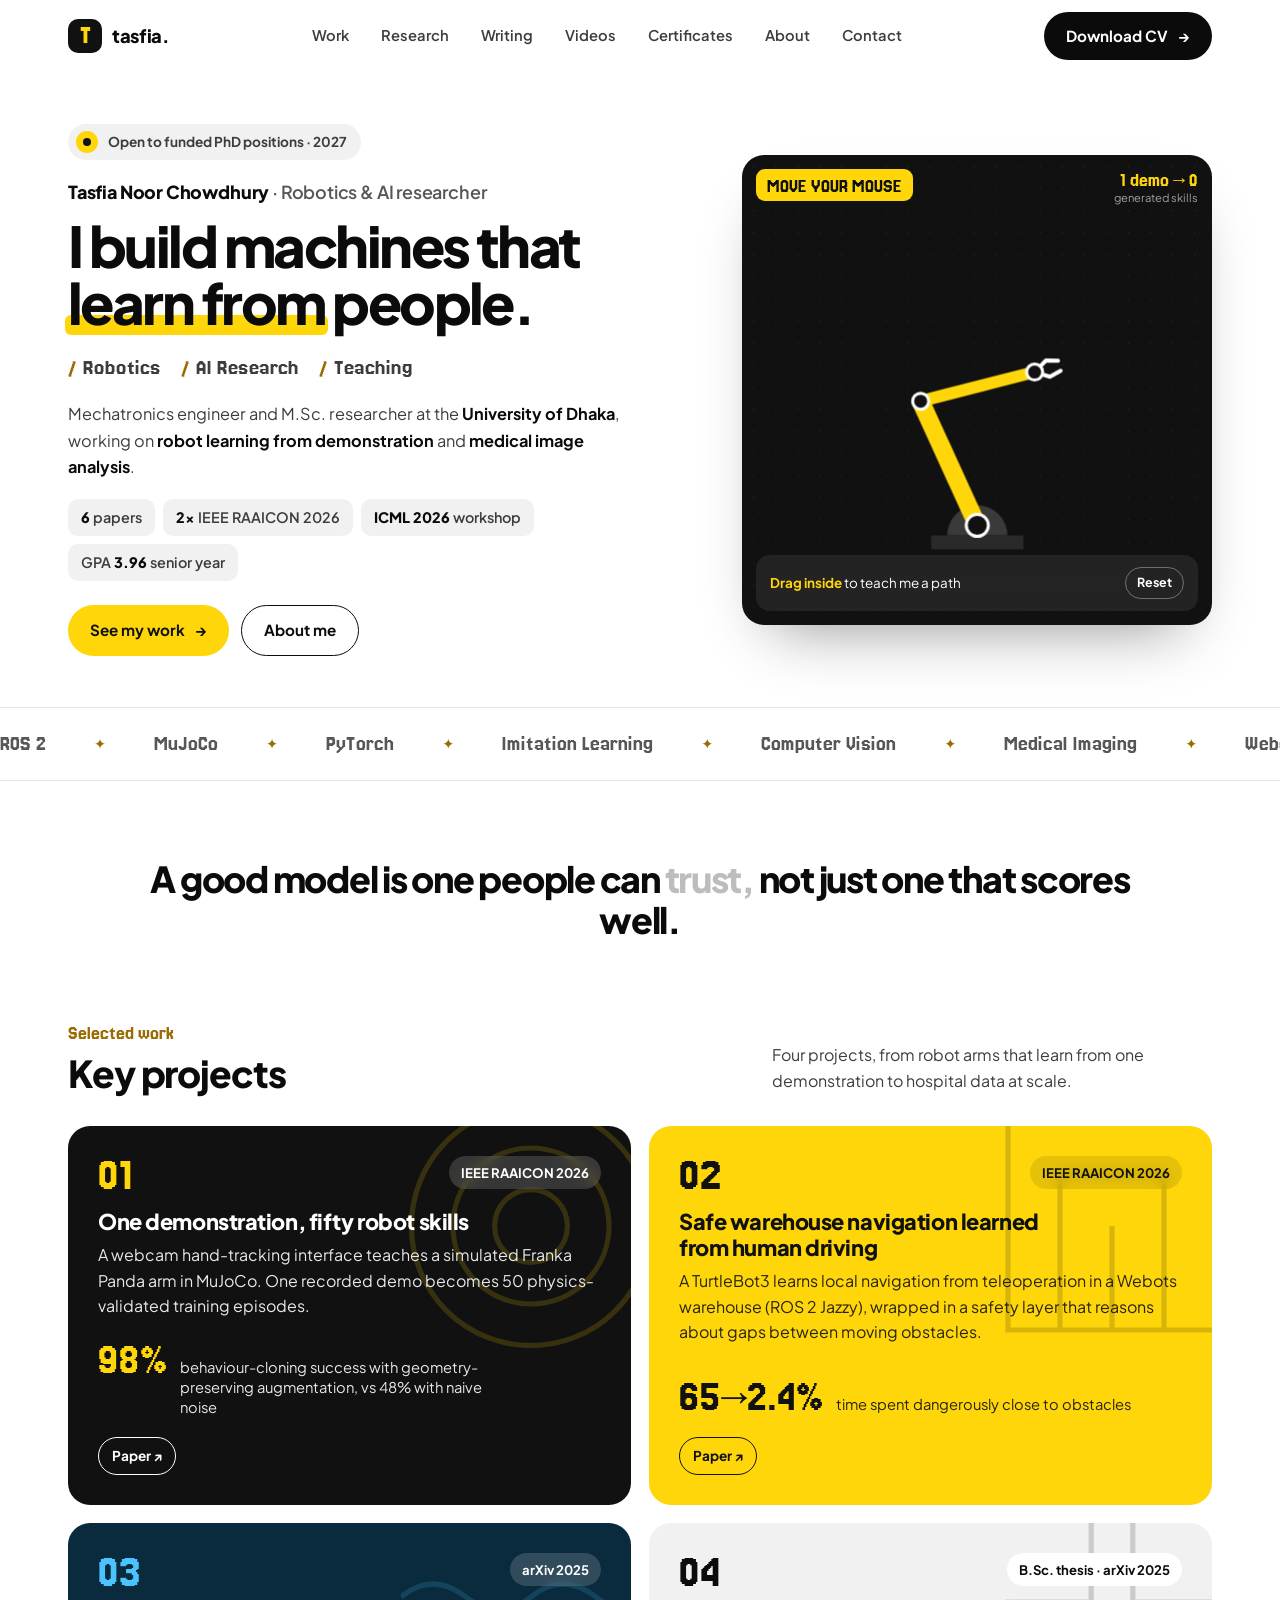
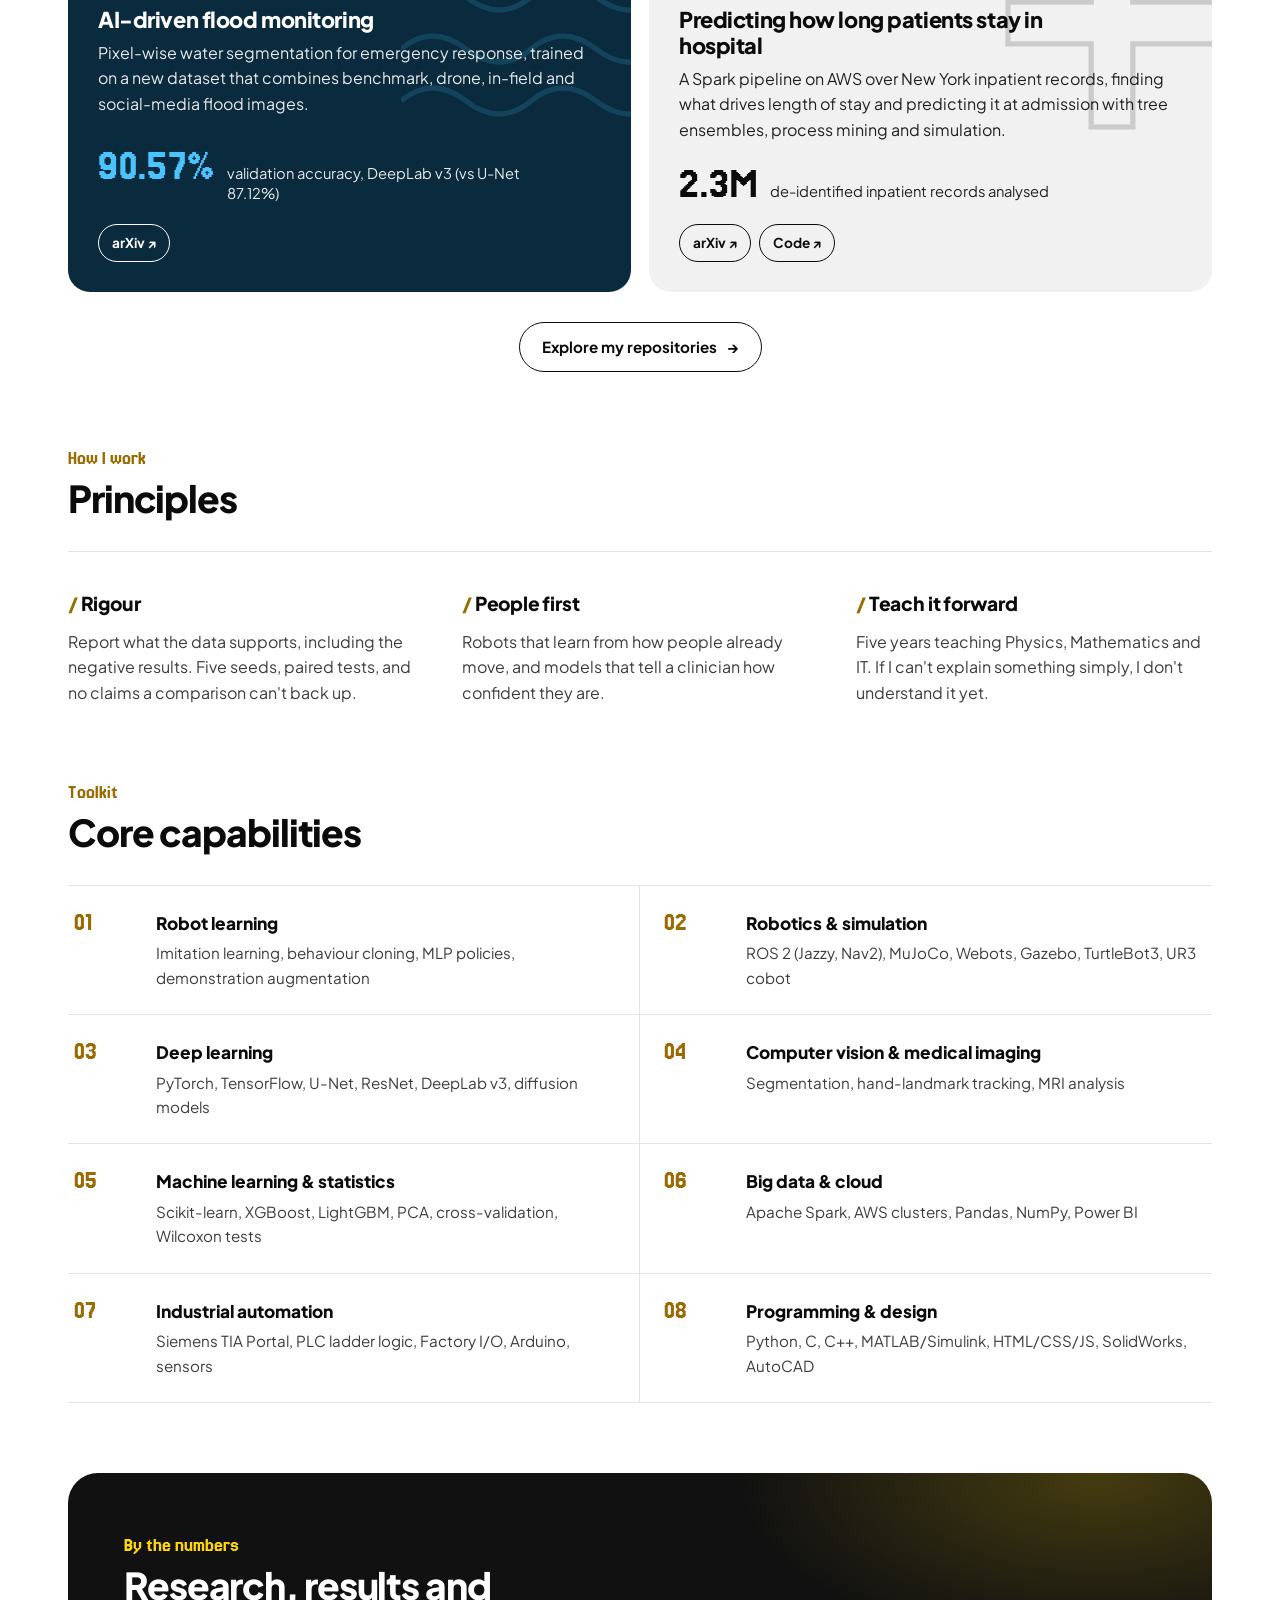
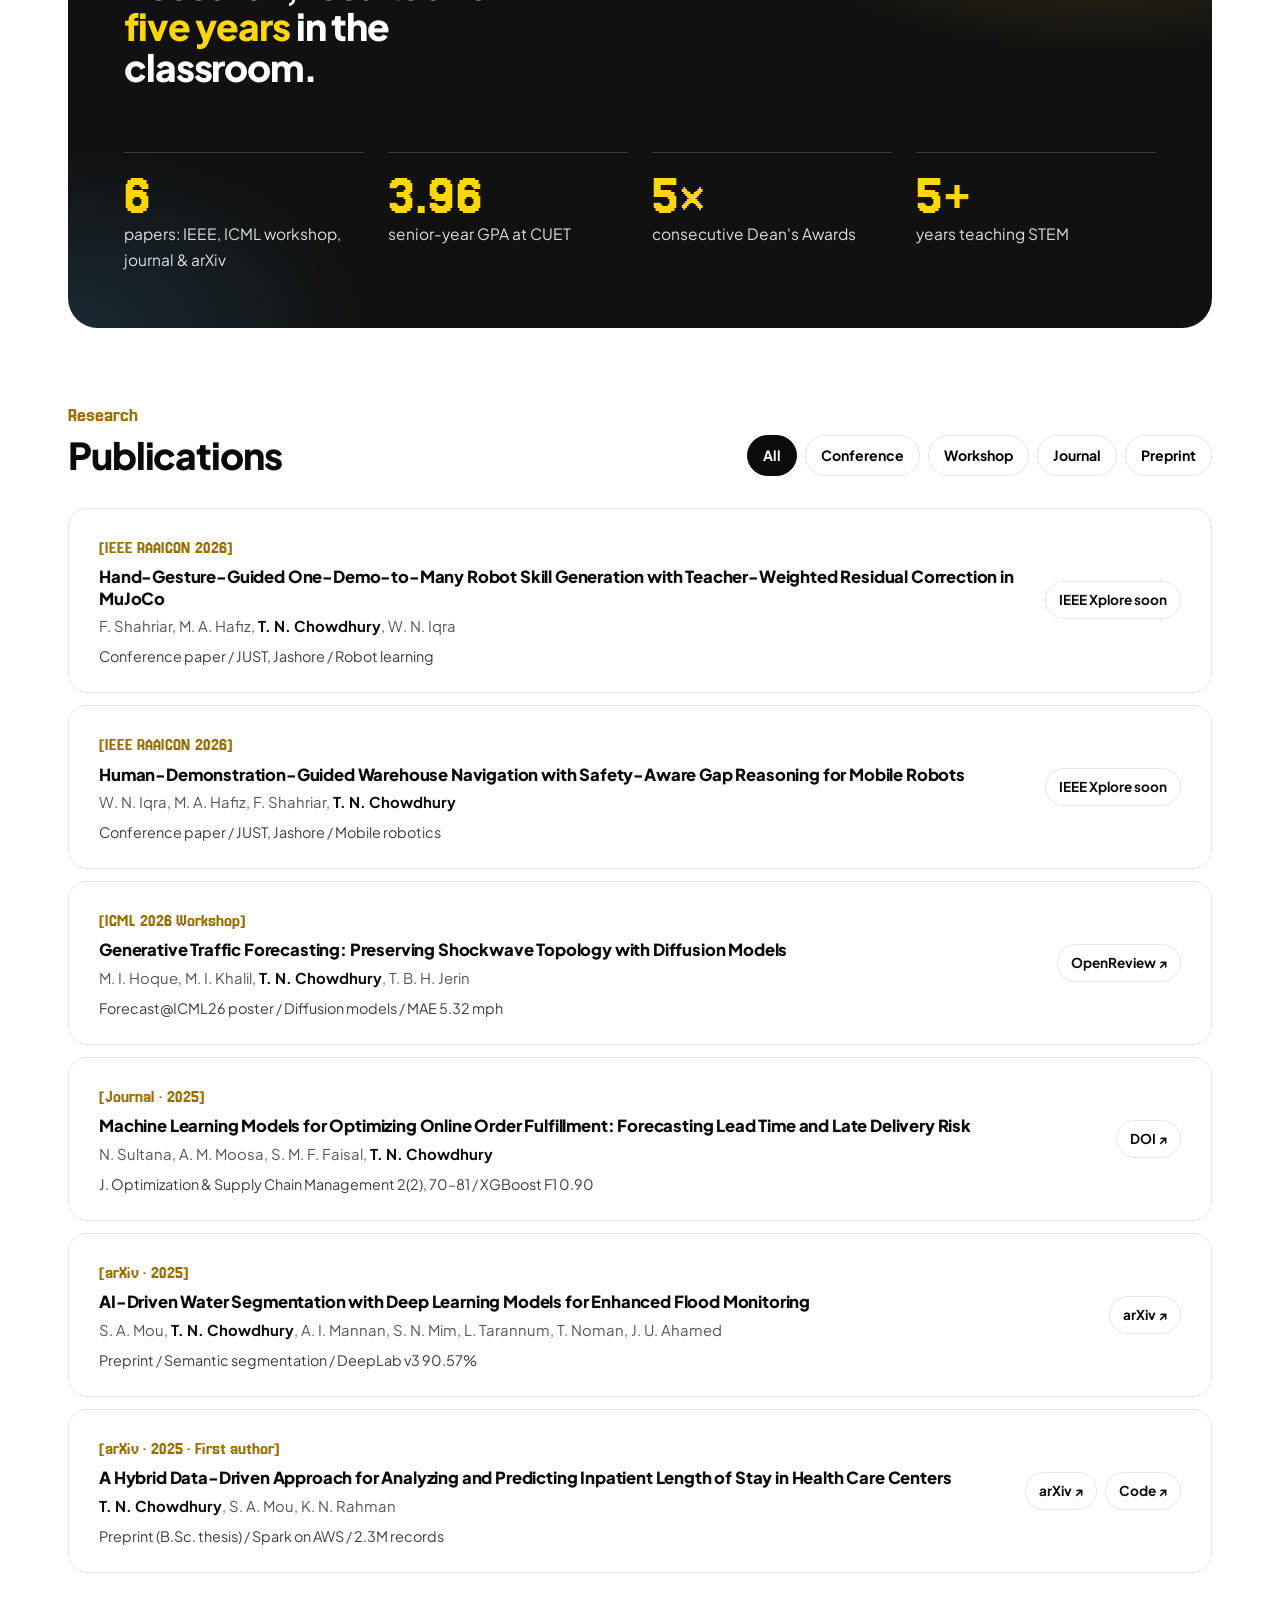
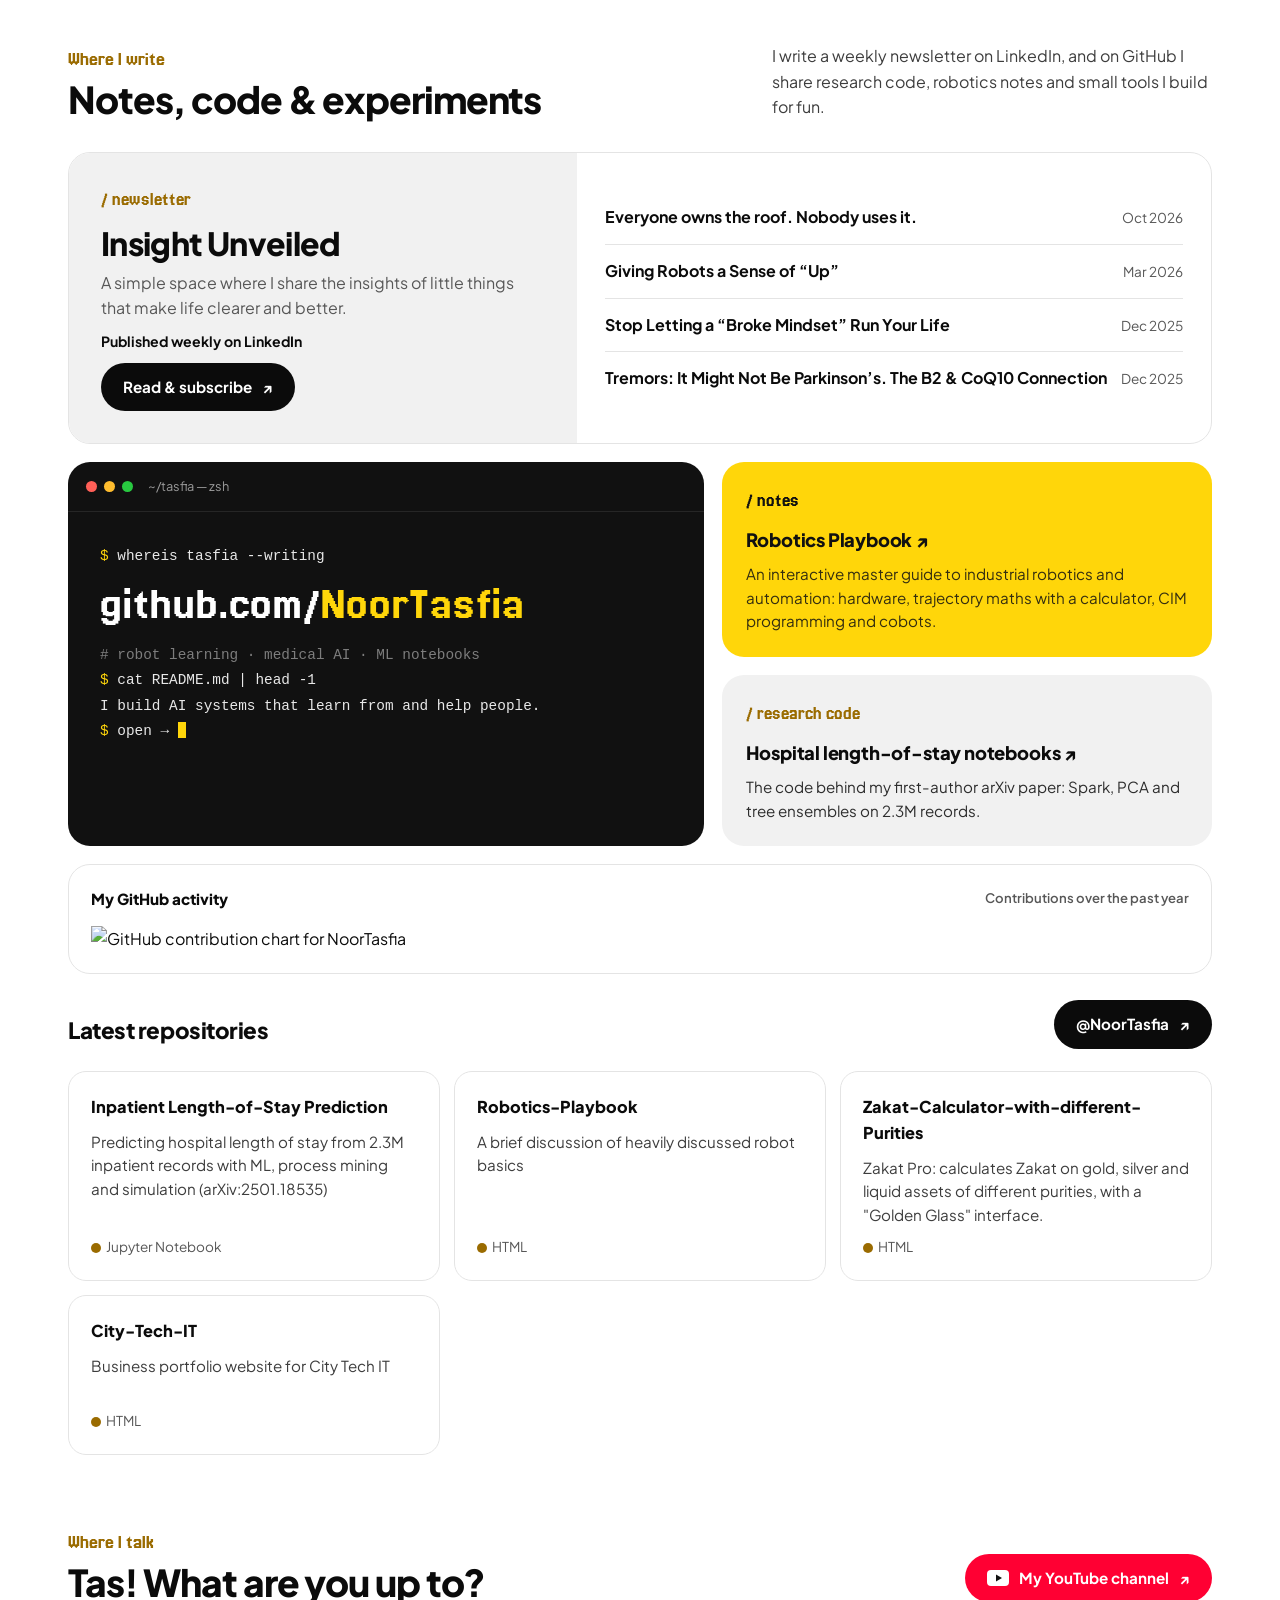
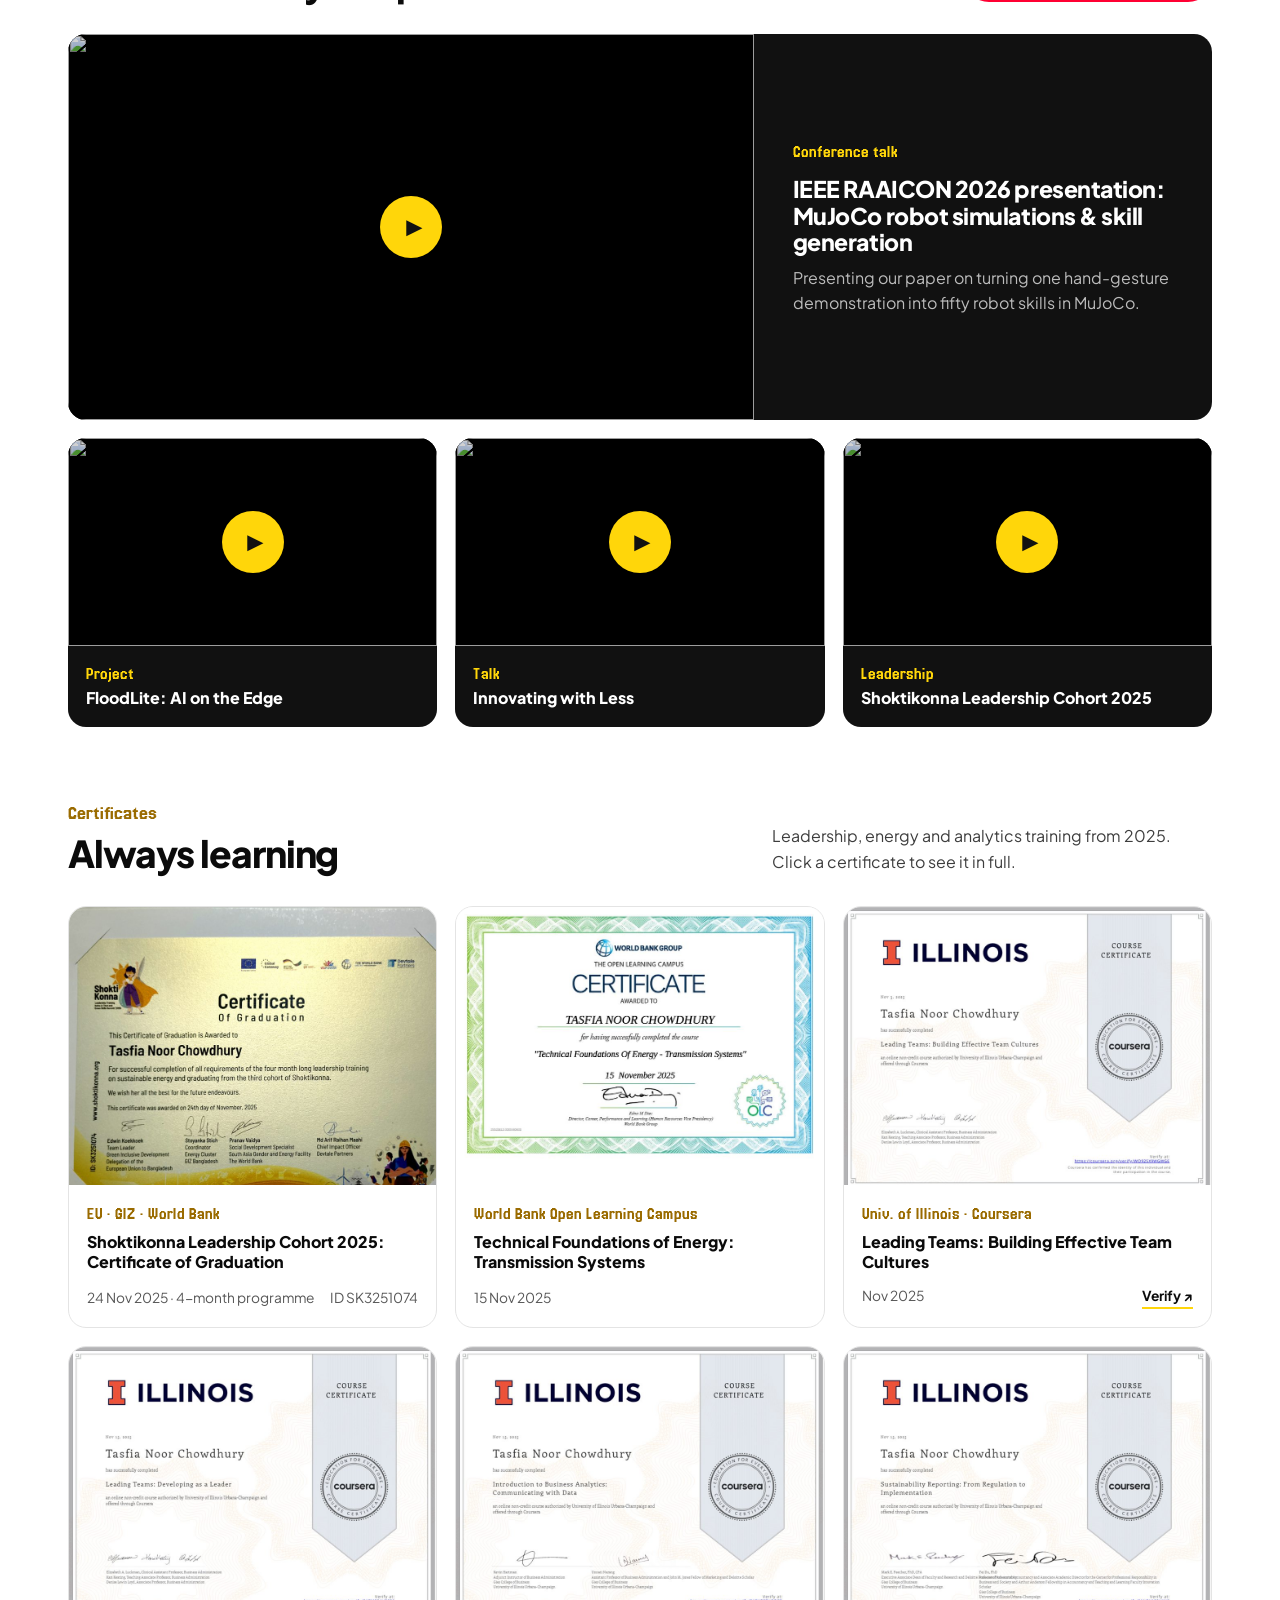
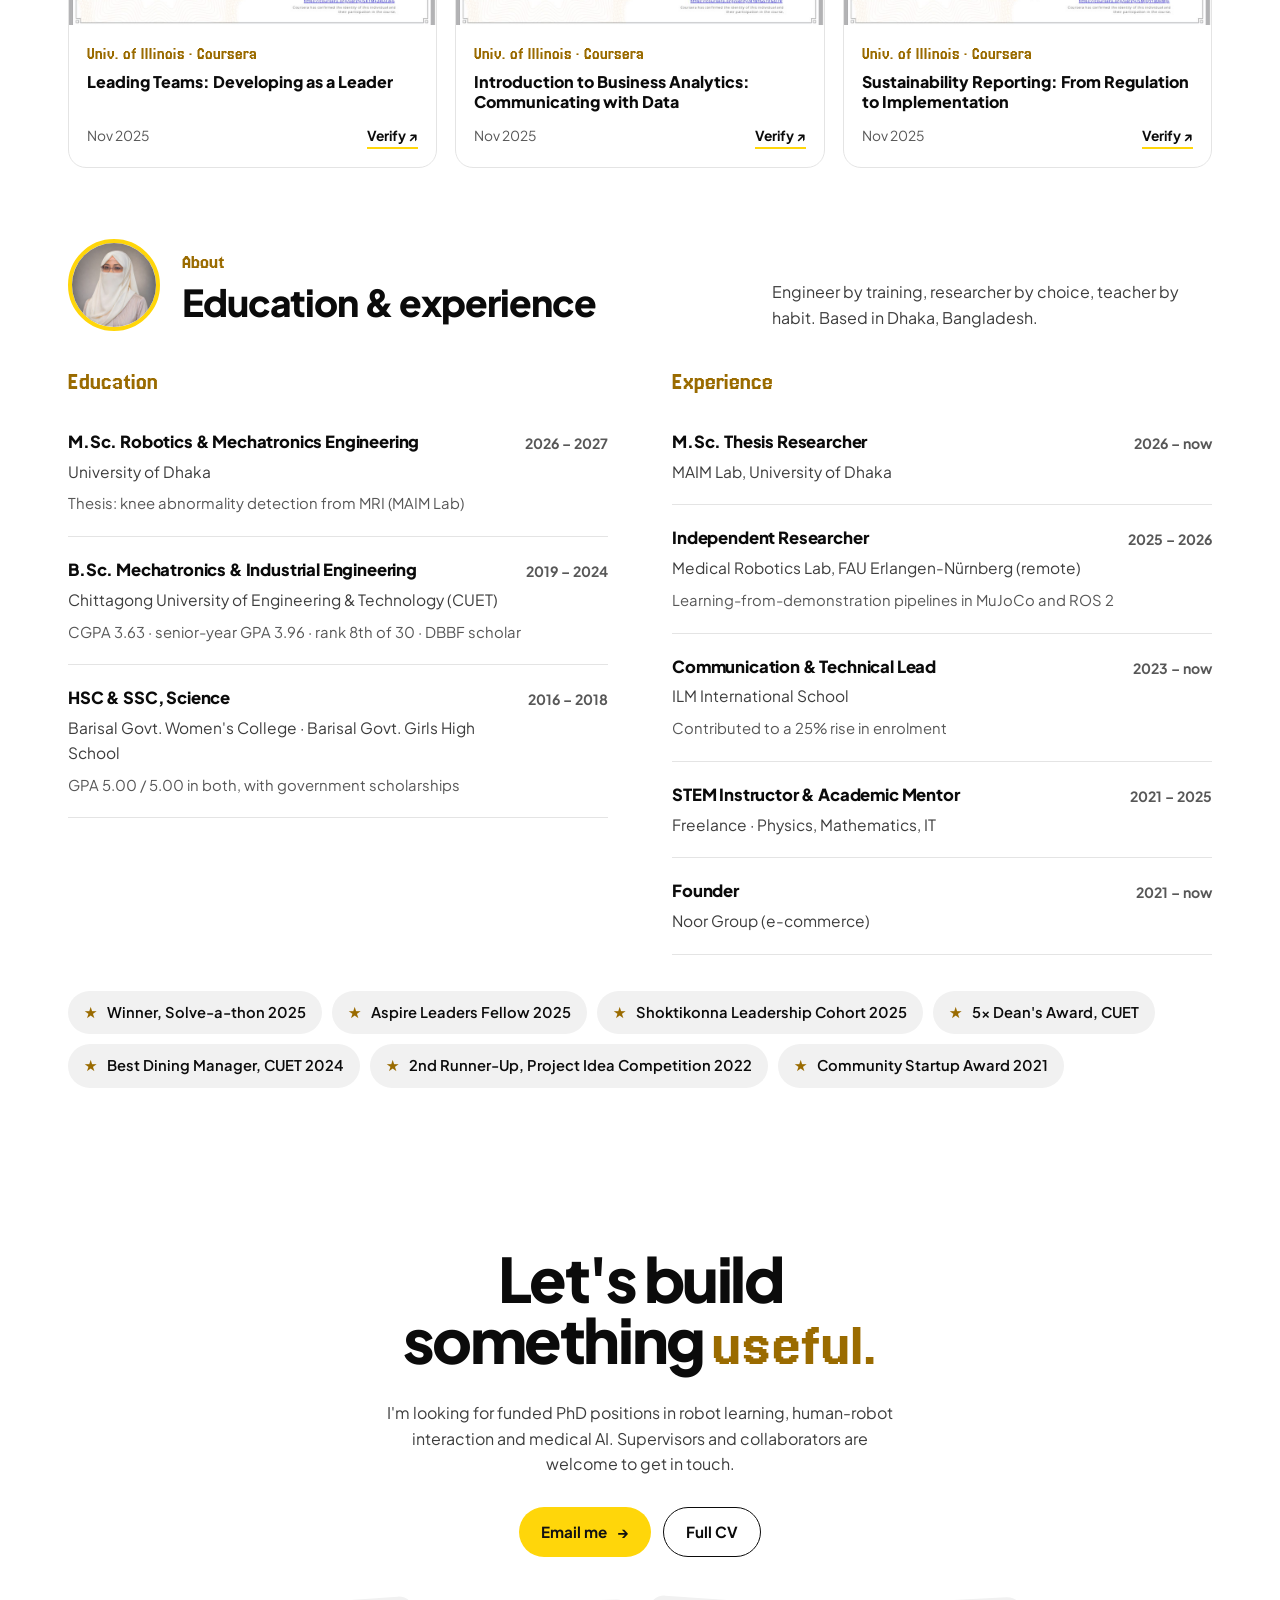
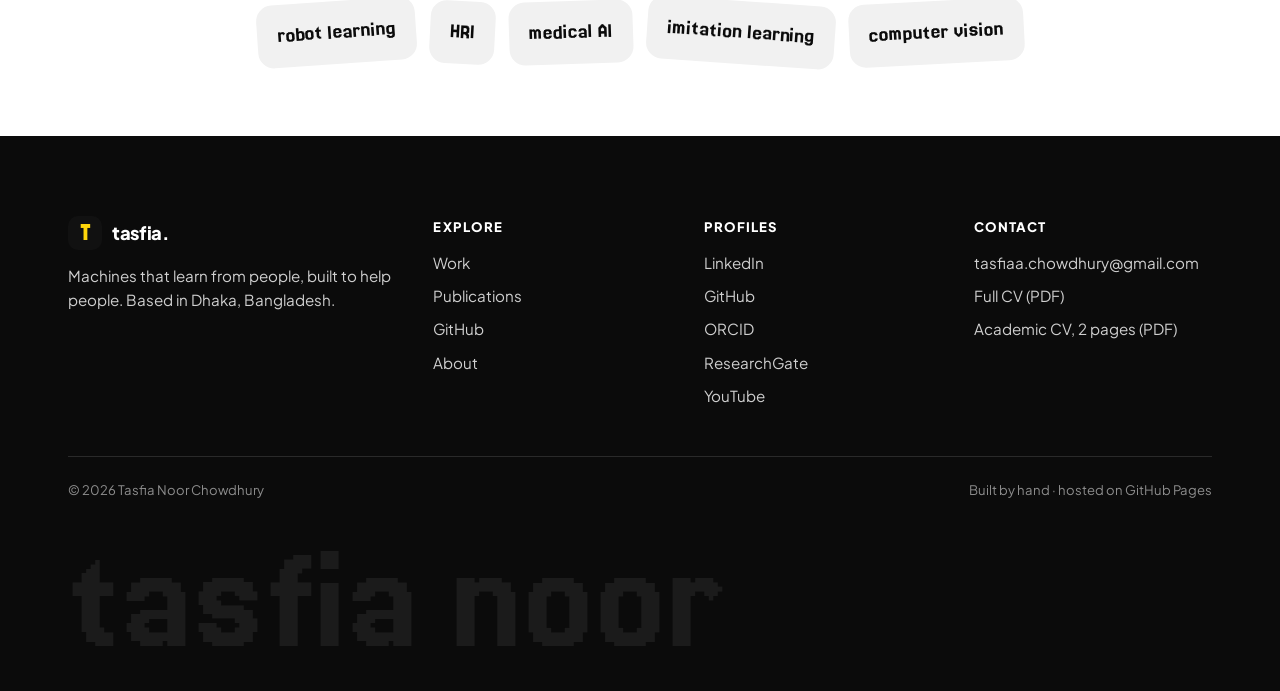
==== index.html @ 5b2067b6 "Add Insight Unveiled LinkedIn newsletter to Where I write Co-Authored-By: Claude Opus 5.5 <noreply@a" ====
<!doctype html>
<html lang="en">
<head>
<meta charset="utf-8">
<meta name="viewport" content="width=device-width, initial-scale=1">
<title>Tasfia Noor Chowdhury</title>
<meta name="description" content="Tasfia Noor Chowdhury: mechatronics engineer and robotics & AI researcher. Robots that learn from people, built to help people.">
<meta property="og:title" content="Tasfia Noor Chowdhury: Robotics & AI Researcher">
<meta property="og:description" content="Machines that learn from people, built to help people.">
<meta property="og:image" content="https://noortasfia.github.io/assets/photo.jpg">
<link rel="icon" href="data:image/svg+xml,<svg xmlns='http://www.w3.org/2000/svg' viewBox='0 0 32 32'><rect width='32' height='32' rx='8' fill='%23111111'/><text x='16' y='23' font-size='18' font-family='Arial' font-weight='700' text-anchor='middle' fill='%23FFD60A'>T</text></svg>">
<link rel="preconnect" href="https://fonts.googleapis.com">
<link rel="preconnect" href="https://fonts.gstatic.com" crossorigin>
<link href="https://fonts.googleapis.com/css2?family=Plus+Jakarta+Sans:ital,wght@0,400;0,500;0,600;0,700;0,800;1,400&family=Jersey+20&display=swap" rel="stylesheet">
<style>
  :root {
    --ink: #0b0b0b;
    --ink-2: #3d3d3d;
    --ink-3: #575757;
    --paper: #ffffff;
    --soft: #f1f1f1;
    --line: #e4e4e4;
    --sun: #ffd60a;
    --sun-2: #ffc300;
    --sun-ink: #9a6b00;
    --night: #111111;
    --sky: #4bc3ff;
    --radius: 22px;
    --gutter: clamp(16px, 4vw, 48px);
    --max: 1240px;
    --pixel: "Jersey 20", ui-monospace, monospace;
    --sans: "Plus Jakarta Sans", system-ui, -apple-system, "Segoe UI", sans-serif;
  }
  *, *::before, *::after { box-sizing: border-box; margin: 0; padding: 0; }
  html { scroll-behavior: smooth; scroll-padding-top: 84px; }
  body { font-family: var(--sans); color: var(--ink); background: var(--paper); line-height: 1.6; -webkit-font-smoothing: antialiased; overflow-x: hidden; }
  a { color: inherit; text-decoration: none; }
  img { display: block; max-width: 100%; }
  .wrap { max-width: var(--max); margin: 0 auto; padding: 0 var(--gutter); }
  .pixel { font-family: var(--pixel); font-weight: 400; letter-spacing: .01em; }
  .muted { color: var(--ink-3); }

  /* ---------- nav ---------- */
  .nav { position: sticky; top: 0; z-index: 50; background: rgba(255,255,255,.82); backdrop-filter: saturate(1.4) blur(14px); -webkit-backdrop-filter: saturate(1.4) blur(14px); border-bottom: 1px solid transparent; transition: border-color .3s; }
  .nav.scrolled { border-color: var(--line); }
  .nav .wrap { display: flex; align-items: center; justify-content: space-between; height: 72px; gap: 16px; }
  .logo { display: flex; align-items: center; gap: 10px; font-weight: 800; font-size: 1.15rem; letter-spacing: -.02em; }
  .logo-mark { width: 34px; height: 34px; border-radius: 10px; background: var(--night); color: var(--sun); display: grid; place-items: center; font-family: var(--pixel); font-size: 1.5rem; line-height: 1; }
  .nav-links { display: flex; gap: 4px; list-style: none; }
  .nav-links a { display: block; padding: 8px 14px; border-radius: 999px; font-size: .92rem; font-weight: 600; color: var(--ink-2); transition: background .2s, color .2s; }
  .nav-links a:hover { background: var(--soft); color: var(--ink); }
  .btn { display: inline-flex; align-items: center; gap: 10px; padding: 12px 22px; border-radius: 999px; font-weight: 700; font-size: .95rem; transition: transform .2s, background .2s, box-shadow .2s; white-space: nowrap; }
  .btn:hover { transform: translateY(-2px); }
  .btn-dark { background: var(--ink); color: #fff; }
  .btn-dark:hover { box-shadow: 0 10px 30px rgba(0,0,0,.18); }
  .btn-sun { background: var(--sun); color: var(--night); }
  .btn-sun:hover { background: var(--sun-2); }
  .btn-ghost { border: 1.5px solid var(--ink); }
  .btn .arr { transition: transform .2s; }
  .btn:hover .arr { transform: translateX(3px); }
  .menu-btn { display: none; background: none; border: 0; width: 42px; height: 42px; border-radius: 12px; cursor: pointer; }
  .menu-btn span { display: block; width: 20px; height: 2px; background: var(--ink); margin: 5px auto; transition: transform .25s, opacity .25s; }

  /* ---------- hero ---------- */
  .hero { padding: clamp(28px, 4vw, 56px) 0 clamp(36px, 4vw, 56px); }
  .hero-grid { display: grid; grid-template-columns: 1.3fr 1fr; gap: clamp(28px, 5vw, 64px); align-items: center; }
  .eyebrow { display: inline-flex; align-items: center; gap: 10px; font-size: .85rem; font-weight: 700; color: var(--ink-2); background: var(--soft); padding: 7px 14px 7px 8px; border-radius: 999px; margin-bottom: 18px; }
  .dot { width: 22px; height: 22px; border-radius: 50%; background: var(--sun); display: grid; place-items: center; }
  .dot::after { content: ""; width: 8px; height: 8px; border-radius: 50%; background: var(--night); animation: pulse 1.8s ease-in-out infinite; }
  @keyframes pulse { 50% { transform: scale(.55); opacity: .6; } }
  h1 { font-size: clamp(2.3rem, 4.4vw, 3.9rem); line-height: 1.02; letter-spacing: -.045em; font-weight: 800; }
  h1 .hl { position: relative; white-space: nowrap; }
  h1 .hl::before { content: ""; position: absolute; left: -.06em; right: -.06em; bottom: .06em; height: .36em; background: var(--sun); z-index: -1; border-radius: 6px; transform-origin: left; animation: swipe 1s .5s cubic-bezier(.2,.8,.2,1) both; }
  @keyframes swipe { from { transform: scaleX(0); } }
  .keywords { display: flex; flex-wrap: wrap; gap: 6px 20px; margin: 18px 0 14px; font-family: var(--pixel); font-size: clamp(1.3rem, 1.8vw, 1.6rem); color: var(--ink-2); }
  .keywords span::before { content: "/"; color: var(--sun-ink); margin-right: 6px; }
  .lead { font-size: clamp(1.02rem, 1.25vw, 1.15rem); line-height: 1.65; color: var(--ink-2); max-width: 580px; }
  .who { font-size: clamp(1.05rem, 1.4vw, 1.25rem); font-weight: 800; letter-spacing: -.01em; margin-bottom: 10px; }
  .who span { color: var(--ink-3); font-weight: 600; }
  .facts { display: flex; flex-wrap: wrap; gap: 8px; margin-top: 18px; list-style: none; }
  .facts li { font-size: .9rem; font-weight: 600; padding: 7px 13px; border-radius: 10px; background: var(--soft); color: var(--ink-2); }
  .facts li b { color: var(--ink); font-weight: 800; }
  .lead b { color: var(--ink); }
  .hero-ctas { display: flex; flex-wrap: wrap; gap: 12px; margin-top: 24px; }
  /* robot playground */
  .robot { position: relative; border-radius: var(--radius); overflow: hidden; aspect-ratio: 1 / 1; max-height: 560px; width: 100%; background: var(--night); color: #fff; touch-action: none; user-select: none; box-shadow: 0 30px 60px -30px rgba(0,0,0,.45); }
  .robot canvas { position: absolute; inset: 0; width: 100%; height: 100%; cursor: crosshair; }
  .robot .hud { position: absolute; left: 14px; right: 14px; top: 14px; display: flex; justify-content: space-between; gap: 10px; align-items: start; pointer-events: none; }
  .robot .mode { font-family: var(--pixel); font-size: 1.25rem; line-height: 1; background: var(--sun); color: var(--night); padding: 7px 11px 5px; border-radius: 9px; }
  .robot .mode.rec { background: #ff4d4d; color: #fff; animation: blink 1s steps(2) infinite; }
  @keyframes blink { 50% { opacity: .55; } }
  .robot .count { font-family: var(--pixel); font-size: 1.25rem; color: var(--sun); text-align: right; line-height: 1.1; }
  .robot .count small { display: block; font-family: var(--sans); font-size: .7rem; color: rgba(255,255,255,.6); }
  .robot .tag { position: absolute; left: 14px; bottom: 14px; right: 14px; background: rgba(255,255,255,.08); backdrop-filter: blur(8px); padding: 12px 14px; border-radius: 14px; font-size: .84rem; display: flex; justify-content: space-between; gap: 10px; align-items: center; pointer-events: none; }
  .robot .tag b { color: var(--sun); font-weight: 700; }
  .robot .reset { pointer-events: auto; font: inherit; font-size: .78rem; font-weight: 700; background: none; color: #fff; border: 1.5px solid rgba(255,255,255,.35); border-radius: 999px; padding: 5px 11px; cursor: pointer; white-space: nowrap; }
  .robot .reset:hover { border-color: var(--sun); color: var(--sun); }

  /* where I write */
  .write { display: grid; grid-template-columns: 1.3fr 1fr; gap: 18px; margin-bottom: 18px; }
  .term { background: var(--night); color: #e8e8e8; border-radius: var(--radius); overflow: hidden; display: flex; flex-direction: column; transition: transform .3s; }
  .term:hover { transform: translateY(-4px); }
  .term-bar { display: flex; align-items: center; gap: 7px; padding: 14px 18px; border-bottom: 1px solid #262626; font-size: .8rem; color: #9a9a9a; }
  .term-bar i { width: 11px; height: 11px; border-radius: 50%; background: #3a3a3a; }
  .term-bar i:first-child { background: #ff5f57; } .term-bar i:nth-child(2) { background: #febc2e; } .term-bar i:nth-child(3) { background: #28c840; }
  .term-bar span { margin-left: 8px; }
  .term-body { padding: clamp(20px, 3vw, 32px); font-family: ui-monospace, "SFMono-Regular", Consolas, monospace; font-size: .9rem; line-height: 1.75; flex: 1; }
  .term-body .p { color: var(--sun); }
  .term-body .c { color: #7d7d7d; }
  .term-body .url { display: block; font-family: var(--pixel); font-size: clamp(1.9rem, 4vw, 3rem); color: #fff; line-height: 1.05; margin: 10px 0 14px; word-break: break-all; }
  .term-body .url em { font-style: normal; color: var(--sun); }
  .caret { display: inline-block; width: .6em; height: 1.1em; background: var(--sun); vertical-align: -.2em; animation: blink 1s steps(2) infinite; }
  .write-side { display: grid; gap: 18px; }
  .wcard { border-radius: var(--radius); padding: 24px; display: flex; flex-direction: column; gap: 8px; transition: transform .3s; }
  .wcard:hover { transform: translateY(-4px); }
  .wcard .k { font-family: var(--pixel); font-size: 1.2rem; }
  .wcard h4 { font-size: 1.15rem; font-weight: 800; letter-spacing: -.01em; }
  .wcard p { font-size: .95rem; line-height: 1.55; opacity: .85; }
  .wcard.y { background: var(--sun); color: var(--night); }
  .wcard.g { background: var(--soft); }
  .wcard.g .k { color: var(--sun-ink); }
  .graph { border: 1px solid var(--line); border-radius: var(--radius); padding: 22px; margin-bottom: 26px; overflow-x: auto; }
  .graph h4 { font-size: .95rem; font-weight: 800; margin-bottom: 14px; display: flex; justify-content: space-between; gap: 10px; flex-wrap: wrap; }
  .graph h4 span { font-weight: 600; color: var(--ink-3); font-size: .82rem; }
  .graph img { width: 100%; min-width: 640px; height: auto; }
  .news { display: grid; grid-template-columns: 1fr 1.25fr; border: 1px solid var(--line); border-radius: var(--radius); overflow: hidden; margin-bottom: 18px; }
  .news-head { background: var(--soft); padding: clamp(22px, 3vw, 32px); display: flex; flex-direction: column; gap: 10px; }
  .news-head .k { font-family: var(--pixel); font-size: 1.2rem; color: var(--sun-ink); }
  .news-head h3 { font-size: clamp(1.5rem, 2.6vw, 2rem); font-weight: 800; letter-spacing: -.02em; line-height: 1.1; }
  .news-head p { font-size: 1rem; line-height: 1.55; color: var(--ink-3); }
  .news-head .meta { font-size: .88rem; font-weight: 700; color: var(--ink); }
  .news-head .btn { align-self: flex-start; margin-top: auto; }
  .news-list { list-style: none; margin: 0; padding: 8px clamp(18px, 2.6vw, 28px); display: flex; flex-direction: column; justify-content: center; }
  .news-list li + li { border-top: 1px solid var(--line); }
  .news-list a { display: flex; justify-content: space-between; align-items: baseline; gap: 14px; padding: 15px 0; }
  .news-list b { font-size: 1rem; font-weight: 700; line-height: 1.4; transition: color .2s; }
  .news-list a:hover b { color: var(--sun-ink); }
  .news-list time { font-size: .85rem; color: var(--ink-3); white-space: nowrap; }

  /* videos */
  .btn-yt { background: #ff0033; color: #fff; }
  .btn-yt:hover { box-shadow: 0 10px 30px rgba(255,0,51,.3); }
  .vids { display: grid; grid-template-columns: repeat(3, 1fr); gap: 18px; }
  .vid { border-radius: 18px; overflow: hidden; background: var(--night); color: #fff; display: flex; flex-direction: column; transition: transform .3s; }
  .vid:hover { transform: translateY(-5px); }
  .vid.big { grid-column: 1 / -1; flex-direction: row; }
  .vid.big .vi { display: flex; flex-direction: column; justify-content: center; gap: 10px; padding: clamp(22px, 3vw, 40px); }
  .vid.big p { font-size: 1rem; line-height: 1.55; color: rgba(255,255,255,.72); }
  .vid button { all: unset; cursor: pointer; position: relative; display: block; aspect-ratio: 16 / 9; overflow: hidden; background: #000; }
  .vid.big button { flex: 0 0 60%; }
  .vid button:focus-visible { outline: 3px solid var(--sun); outline-offset: -3px; }
  .vid img { width: 100%; height: 100%; object-fit: cover; opacity: .82; transition: transform .5s, opacity .3s; }
  .vid:hover img { transform: scale(1.05); opacity: 1; }
  .vid iframe { position: absolute; inset: 0; width: 100%; height: 100%; border: 0; }
  .vid .play { position: absolute; left: 50%; top: 50%; width: 62px; height: 62px; margin: -31px 0 0 -31px; border-radius: 50%; background: var(--sun); color: var(--night); display: grid; place-items: center; font-size: 1.3rem; padding-left: 4px; box-shadow: 0 0 0 0 rgba(255,214,10,.6); animation: ring 2s infinite; }
  @keyframes ring { 70% { box-shadow: 0 0 0 16px rgba(255,214,10,0); } 100% { box-shadow: 0 0 0 0 rgba(255,214,10,0); } }
  .vid .vi { padding: 14px 18px 18px; }
  .vid .iss { font-family: var(--pixel); font-size: 1.05rem; color: var(--sun); }
  .vid h4 { font-size: 1rem; font-weight: 800; line-height: 1.3; }
  .vid.big h4 { font-size: clamp(1.25rem, 1.8vw, 1.5rem); letter-spacing: -.02em; line-height: 1.15; }

  /* certificates */
  .certs { display: grid; grid-template-columns: repeat(3, 1fr); gap: 18px; }
  .cert { border: 1px solid var(--line); border-radius: 18px; overflow: hidden; background: #fff; display: flex; flex-direction: column; transition: transform .3s, box-shadow .3s, border-color .3s; }
  .cert:hover { transform: translateY(-5px) rotate(-.4deg); box-shadow: 0 20px 44px rgba(0,0,0,.09); border-color: var(--ink); }
  .cert button { all: unset; cursor: zoom-in; display: block; aspect-ratio: 900 / 680; background: var(--soft); overflow: hidden; }
  .cert button:focus-visible { outline: 3px solid var(--sun); outline-offset: -3px; }
  .cert img { width: 100%; height: 100%; object-fit: cover; object-position: top; transition: transform .5s; }
  .cert:hover img { transform: scale(1.04); }
  .cert .ci { padding: 16px 18px 18px; display: flex; flex-direction: column; gap: 4px; flex: 1; }
  .cert .iss { font-family: var(--pixel); font-size: 1.05rem; color: var(--sun-ink); }
  .cert h4 { font-size: 1rem; font-weight: 800; line-height: 1.3; }
  .cert .cm { font-size: .86rem; color: var(--ink-3); margin-top: auto; padding-top: 8px; display: flex; justify-content: space-between; gap: 8px; }
  .cert .cm a { font-weight: 700; color: var(--ink); border-bottom: 2px solid var(--sun); }
  dialog.lb { border: 0; padding: 0; background: transparent; max-width: min(1100px, 94vw); max-height: 92vh; margin: auto; }
  dialog.lb::backdrop { background: rgba(10,10,10,.82); backdrop-filter: blur(4px); }
  dialog.lb img { max-width: 100%; max-height: 84vh; border-radius: 12px; display: block; }
  dialog.lb p { color: #fff; text-align: center; margin-top: 12px; font-weight: 600; font-size: .92rem; }
  dialog.lb .x { position: fixed; top: 16px; right: 18px; width: 44px; height: 44px; border-radius: 50%; border: 0; background: var(--sun); color: var(--night); font-size: 1.4rem; font-weight: 800; cursor: pointer; }

  .avatar { width: 92px; height: 92px; border-radius: 50%; object-fit: cover; object-position: center 20%; border: 4px solid var(--sun); flex: none; }
  .about-head { display: flex; gap: 22px; align-items: center; }

  /* ---------- marquee ---------- */
  .marquee { border-block: 1px solid var(--line); overflow: hidden; padding: 18px 0; background: var(--paper); }
  .marquee-track { display: flex; gap: 48px; width: max-content; animation: scroll 38s linear infinite; }
  .marquee span { font-family: var(--pixel); font-size: 1.4rem; color: var(--ink-3); white-space: nowrap; display: inline-flex; align-items: center; gap: 48px; }
  .marquee span::after { content: "✦"; font-family: var(--sans); font-size: .9rem; color: var(--sun-ink); }
  @keyframes scroll { to { transform: translateX(-50%); } }

  /* ---------- statement ---------- */
  .statement { padding: clamp(40px, 6vw, 80px) 0; text-align: center; }
  .statement p { font-size: clamp(1.5rem, 2.8vw, 2.4rem); font-weight: 800; letter-spacing: -.035em; line-height: 1.15; max-width: 980px; margin: 0 auto; }
  .statement p .soft { color: #bdbdbd; }

  /* ---------- section heads ---------- */
  section { scroll-margin-top: 80px; }
  .sec { padding: clamp(40px, 5.5vw, 76px) 0; }
  .sec-head { display: flex; justify-content: space-between; align-items: end; gap: 24px; flex-wrap: wrap; margin-bottom: clamp(20px, 2.6vw, 32px); }
  .label { font-family: var(--pixel); font-size: 1.25rem; color: var(--sun-ink); display: block; margin-bottom: 4px; }
  h2 { font-size: clamp(1.7rem, 2.9vw, 2.5rem); letter-spacing: -.03em; line-height: 1.1; font-weight: 800; }
  .sec-head p { max-width: 440px; color: var(--ink-2); }

  /* ---------- work cards ---------- */
  .cards { display: grid; grid-template-columns: repeat(2, 1fr); gap: 18px; }
  .card { position: relative; border-radius: var(--radius); padding: clamp(22px, 2.4vw, 30px); display: flex; flex-direction: column; justify-content: space-between; overflow: hidden; isolation: isolate; transition: transform .35s cubic-bezier(.2,.8,.2,1); }
  .card:hover { transform: translateY(-6px); }
  .card .num { font-family: var(--pixel); font-size: 3rem; line-height: .8; }
  .card .top { display: flex; justify-content: space-between; align-items: start; gap: 16px; }
  .card .when { font-size: .82rem; font-weight: 700; padding: 6px 12px; border-radius: 999px; background: rgba(255,255,255,.16); backdrop-filter: blur(6px); }
  .card h3 { font-size: clamp(1.2rem, 1.7vw, 1.45rem); letter-spacing: -.02em; line-height: 1.2; font-weight: 800; margin: 14px 0 8px; max-width: 26ch; }
  .card p { font-size: 1rem; line-height: 1.6; opacity: .9; max-width: 52ch; }
  .card .stat { display: flex; align-items: baseline; gap: 12px; margin-top: 22px; flex-wrap: wrap; }
  .card .stat strong { font-family: var(--pixel); font-size: clamp(2.2rem, 3.4vw, 2.9rem); line-height: .9; font-weight: 400; }
  .card .stat small { font-size: .92rem; opacity: .9; max-width: 30ch; line-height: 1.35; }
  .card .links { display: flex; gap: 8px; margin-top: 20px; flex-wrap: wrap; }
  .chip { font-size: .85rem; font-weight: 700; padding: 7px 13px; border-radius: 999px; border: 1.5px solid currentColor; display: inline-flex; gap: 6px; align-items: center; transition: background .2s, color .2s; }
  .card .bg { position: absolute; inset: 0; z-index: -1; opacity: .9; }
  .c1 { background: var(--night); color: #fff; }
  .c1 .num, .c1 .stat strong { color: var(--sun); }
  .c1 .chip:hover { background: var(--sun); color: var(--night); border-color: var(--sun); }
  .c2 { background: var(--sun); color: var(--night); }
  .c2 .when { background: rgba(17,17,17,.1); }
  .c2 .chip:hover { background: var(--night); color: var(--sun); border-color: var(--night); }
  .c3 { background: #0a2a3d; color: #fff; }
  .c3 .num, .c3 .stat strong { color: var(--sky); }
  .c3 .chip:hover { background: var(--sky); color: #0a2a3d; border-color: var(--sky); }
  .c4 { background: var(--soft); color: var(--ink); }
  .c4 .when { background: #fff; }
  .c4 .num, .c4 .stat strong { color: var(--ink); }
  .c4 .chip:hover { background: var(--ink); color: #fff; border-color: var(--ink); }
  .card svg.art { position: absolute; right: -30px; top: -30px; width: 260px; height: 260px; z-index: -1; opacity: .16; }
  .more-row { display: flex; justify-content: center; margin-top: 30px; }

  /* ---------- values ---------- */
  .values { display: grid; grid-template-columns: repeat(3, 1fr); gap: clamp(20px, 3vw, 48px); border-top: 1px solid var(--line); padding-top: 36px; }
  .values h4 { font-size: 1.2rem; font-weight: 800; margin-bottom: 10px; letter-spacing: -.01em; }
  .values h4::before { content: "/ "; color: var(--sun-ink); }
  .values p { color: var(--ink-2); font-size: 1rem; }

  /* ---------- capabilities ---------- */
  .caps { display: grid; grid-template-columns: repeat(2, 1fr); border-top: 1px solid var(--line); }
  .cap { display: grid; grid-template-columns: 64px 1fr; gap: 18px; padding: 24px 6px; border-bottom: 1px solid var(--line); align-items: start; transition: background .25s, padding .25s; }
  .cap:nth-child(odd) { border-right: 1px solid var(--line); padding-right: 24px; }
  .cap:nth-child(even) { padding-left: 24px; }
  .cap:hover { background: #fffbe6; }
  .cap .n { font-family: var(--pixel); font-size: 1.6rem; color: var(--sun-ink); line-height: 1; }
  .cap h5 { font-size: 1.08rem; font-weight: 800; margin-bottom: 4px; }
  .cap p { font-size: .95rem; color: var(--ink-2); }

  /* ---------- stats ---------- */
  .stats { background: var(--night); color: #fff; border-radius: calc(var(--radius) + 8px); padding: clamp(28px, 4.5vw, 56px); position: relative; overflow: hidden; isolation: isolate; }
  .stats::before { content: ""; position: absolute; inset: 0; background: radial-gradient(600px 300px at 90% 0%, rgba(255,214,10,.22), transparent 60%), radial-gradient(500px 300px at 0% 100%, rgba(75,195,255,.14), transparent 60%); z-index: -1; }
  .stats h2 { max-width: 16ch; }
  .stats h2 em { font-style: normal; color: var(--sun); }
  .stat-grid { display: grid; grid-template-columns: repeat(4, 1fr); gap: 24px; margin-top: clamp(32px, 5vw, 64px); }
  .stat-grid div { border-top: 1px solid rgba(255,255,255,.18); padding-top: 18px; }
  .stat-grid strong { display: block; font-family: var(--pixel); font-weight: 400; font-size: clamp(2.6rem, 4.6vw, 4rem); line-height: .85; color: var(--sun); }
  .stat-grid span { font-size: .97rem; color: rgba(255,255,255,.85); }

  /* ---------- publications ---------- */
  .filters { display: flex; gap: 8px; flex-wrap: wrap; }
  .filters button { font: inherit; font-size: .88rem; font-weight: 700; padding: 8px 15px; border-radius: 999px; border: 1.5px solid var(--line); background: #fff; cursor: pointer; transition: all .2s; }
  .filters button:hover { border-color: var(--ink); }
  .filters button.on { background: var(--ink); color: #fff; border-color: var(--ink); }
  .pubs { display: grid; gap: 12px; }
  .pub { display: grid; grid-template-columns: 1fr auto; gap: 18px 28px; align-items: center; padding: 24px clamp(18px, 2.5vw, 30px); border: 1px solid var(--line); border-radius: 18px; transition: border-color .25s, box-shadow .25s, transform .25s; }
  .pub:hover { border-color: var(--ink); box-shadow: 0 14px 40px rgba(0,0,0,.06); }
  .pub .cat { font-family: var(--pixel); font-size: 1.15rem; color: var(--sun-ink); }
  .pub h3 { font-size: clamp(1.02rem, 1.3vw, 1.12rem); font-weight: 800; letter-spacing: -.01em; line-height: 1.3; margin: 4px 0 6px; }
  .pub .authors { font-size: .93rem; color: var(--ink-3); }
  .pub .authors b { color: var(--ink); }
  .pub .meta { font-size: .9rem; color: var(--ink-2); margin-top: 6px; }
  .pub .meta span + span::before { content: " / "; color: var(--ink-3); }
  .pub .act { display: flex; gap: 8px; flex-wrap: wrap; justify-content: end; }
  .pub .chip { border-color: var(--line); }
  .pub .chip:hover { background: var(--sun); border-color: var(--sun); color: var(--night); }
  .pub[hidden] { display: none; }

  /* ---------- github ---------- */
  .repos { display: grid; grid-template-columns: repeat(3, 1fr); gap: 14px; }
  .repo { border: 1px solid var(--line); border-radius: 18px; padding: 22px; display: flex; flex-direction: column; gap: 10px; transition: border-color .25s, transform .25s; min-height: 160px; }
  .repo:hover { border-color: var(--ink); transform: translateY(-3px); }
  .repo .rn { font-weight: 800; font-size: 1.02rem; word-break: break-word; display: flex; gap: 8px; align-items: start; }
  .repo .rn svg { flex: none; margin-top: 3px; }
  .repo p { font-size: .95rem; line-height: 1.55; color: var(--ink-2); flex: 1; }
  .repo .rm { display: flex; gap: 14px; font-size: .85rem; color: var(--ink-3); flex-wrap: wrap; }
  .lang-dot { display: inline-block; width: 10px; height: 10px; border-radius: 50%; margin-right: 5px; vertical-align: -1px; background: var(--sun-ink); }

  /* ---------- experience ---------- */
  .exp { display: grid; grid-template-columns: 1fr 1fr; gap: clamp(28px, 5vw, 72px); }
  .exp h3.col { font-family: var(--pixel); font-size: 1.5rem; font-weight: 400; color: var(--sun-ink); margin-bottom: 8px; }
  .row { display: grid; grid-template-columns: 1fr auto; gap: 4px 20px; padding: 20px 0; border-bottom: 1px solid var(--line); }
  .row h4 { font-size: 1.04rem; font-weight: 800; letter-spacing: -.01em; }
  .row .org { font-size: .97rem; color: var(--ink-2); grid-column: 1; }
  .row .yr { font-size: .88rem; font-weight: 700; color: var(--ink-3); grid-row: 1; grid-column: 2; white-space: nowrap; padding-top: 3px; }
  .row .note { grid-column: 1 / -1; font-size: .93rem; color: var(--ink-3); margin-top: 4px; }

  .awards { display: flex; flex-wrap: wrap; gap: 10px; margin-top: 36px; }
  .award { display: inline-flex; gap: 10px; align-items: center; padding: 10px 16px; border-radius: 999px; background: var(--soft); font-size: .92rem; font-weight: 600; }
  .award::before { content: "★"; color: var(--sun-ink); }

  /* ---------- CTA ---------- */
  .cta { text-align: center; padding: clamp(48px, 7vw, 96px) 0 clamp(44px, 6vw, 72px); }
  .cta .big { font-size: clamp(2.2rem, 4.8vw, 4.2rem); font-weight: 800; letter-spacing: -.04em; line-height: 1; }
  .cta .big .pixel { color: var(--sun-ink); font-size: 1.04em; letter-spacing: 0; }
  .cta p { color: var(--ink-2); margin: 22px auto 30px; max-width: 520px; }
  .cta .hero-ctas { justify-content: center; }
  .strip { display: flex; gap: 14px; justify-content: center; margin: 44px 0 0; flex-wrap: wrap; }
  .strip div { padding: 14px 20px; border-radius: 16px; background: var(--soft); font-family: var(--pixel); font-size: 1.35rem; transform: rotate(var(--r, 0deg)); transition: transform .3s; }
  .strip div:hover { transform: rotate(0) scale(1.06); background: var(--sun); }

  /* ---------- footer ---------- */
  footer { background: var(--ink); color: #cfcfcf; padding: clamp(48px, 7vw, 80px) 0 28px; }
  .foot { display: grid; grid-template-columns: 1.4fr 1fr 1fr 1fr; gap: 32px; }
  footer .logo { color: #fff; margin-bottom: 14px; }
  footer p { font-size: .95rem; max-width: 34ch; }
  footer h6 { color: #fff; font-size: .82rem; font-weight: 800; text-transform: uppercase; letter-spacing: .08em; margin-bottom: 14px; }
  footer ul { list-style: none; display: grid; gap: 9px; font-size: .95rem; }
  footer ul a:hover { color: var(--sun); }
  .foot-bottom { display: flex; justify-content: space-between; gap: 16px; flex-wrap: wrap; border-top: 1px solid #2a2a2a; margin-top: 48px; padding-top: 22px; font-size: .82rem; color: #8d8d8d; }
  .foot-word { font-family: var(--pixel); font-size: clamp(3rem, 12vw, 10rem); line-height: .8; color: #1b1b1b; margin-top: 40px; white-space: nowrap; overflow: hidden; user-select: none; }

  /* ---------- reveal ---------- */
  .reveal { opacity: 0; transform: translateY(26px); transition: opacity .8s cubic-bezier(.2,.8,.2,1), transform .8s cubic-bezier(.2,.8,.2,1); }
  .reveal.in { opacity: 1; transform: none; }
  @media (prefers-reduced-motion: reduce) {
    *, *::before, *::after { animation: none !important; transition: none !important; }
    .reveal { opacity: 1; transform: none; }
  }

  /* ---------- responsive ---------- */
  @media (max-width: 1000px) {
    .repos { grid-template-columns: repeat(2, 1fr); }
    .stat-grid { grid-template-columns: repeat(2, 1fr); }
    .foot { grid-template-columns: 1fr 1fr; }
  }
  @media (max-width: 860px) {
    .nav-links, .nav .btn { display: none; }
    .menu-btn { display: block; }
    .nav.open .nav-links { display: flex; flex-direction: column; position: absolute; top: 72px; left: 0; right: 0; background: #fff; padding: 12px var(--gutter) 20px; border-bottom: 1px solid var(--line); }
    .nav.open .nav-links a { padding: 12px 6px; font-size: 1.05rem; border-radius: 10px; }
    .nav.open .menu-btn span:nth-child(1) { transform: translateY(7px) rotate(45deg); }
    .nav.open .menu-btn span:nth-child(2) { opacity: 0; }
    .nav.open .menu-btn span:nth-child(3) { transform: translateY(-7px) rotate(-45deg); }
    .hero-grid { grid-template-columns: 1fr; }
    .robot { aspect-ratio: 1 / 1; }
    .cards, .exp, .values, .caps, .write, .news { grid-template-columns: 1fr; }
    .certs { grid-template-columns: repeat(2, 1fr); }
    .vids { grid-template-columns: 1fr 1fr; }
    .vid.big { flex-direction: column; }
    .vid.big button { flex: none; }
    .cap:nth-child(odd) { border-right: 0; padding-right: 6px; }
    .cap:nth-child(even) { padding-left: 6px; }
    .card { min-height: 0; }
    .pub { grid-template-columns: 1fr; }
    .pub .act { justify-content: start; }
  }
  @media (max-width: 560px) {
    .vids { grid-template-columns: 1fr; }
    /* swipeable rows on phones instead of very long stacks */
    .repos, .certs { grid-template-columns: none; grid-auto-flow: column; grid-auto-columns: 82%; overflow-x: auto; scroll-snap-type: x mandatory; padding-bottom: 10px; margin-right: calc(var(--gutter) * -1); padding-right: var(--gutter); }
    .repo, .cert { scroll-snap-align: start; }
    .vid:not(.big) { flex-direction: row; }
    .vid:not(.big) button { flex: 0 0 42%; aspect-ratio: 16 / 10; }
    .vid:not(.big) .vi { padding: 10px 14px; align-self: center; }
    .vid .play { width: 48px; height: 48px; margin: -24px 0 0 -24px; font-size: 1rem; }
    .stat-grid { gap: 18px; }
    .about-head { flex-direction: column; align-items: start; }
    .foot { grid-template-columns: 1fr; }
    h1 .hl { white-space: normal; }
  }
</style>
</head>
<body>

<header class="nav" id="nav">
  <div class="wrap">
    <a href="#top" class="logo" aria-label="Tasfia Noor Chowdhury, home"><span class="logo-mark">T</span>tasfia.</a>
    <ul class="nav-links" id="navLinks">
      <li><a href="#work">Work</a></li>
      <li><a href="#research">Research</a></li>
      <li><a href="#writing">Writing</a></li>
      <li><a href="#videos">Videos</a></li>
      <li><a href="#certificates">Certificates</a></li>
      <li><a href="#about">About</a></li>
      <li><a href="#contact">Contact</a></li>
    </ul>
    <a class="btn btn-dark" href="assets/Tasfia_Noor_Chowdhury_CV.pdf" target="_blank" rel="noopener">Download CV <span class="arr">→</span></a>
    <button class="menu-btn" id="menuBtn" aria-label="Open menu" aria-expanded="false"><span></span><span></span><span></span></button>
  </div>
</header>

<main id="top">
  <!-- HERO -->
  <section class="hero">
    <div class="wrap hero-grid">
      <div>
        <span class="eyebrow reveal"><span class="dot"></span>Open to funded PhD positions · 2027</span>
        <p class="who reveal">Tasfia Noor Chowdhury <span>· Robotics &amp; AI researcher</span></p>
        <h1 class="reveal">I build machines that <span class="hl">learn from</span> people.</h1>
        <div class="keywords reveal"><span>Robotics</span><span>AI Research</span><span>Teaching</span></div>
        <p class="lead reveal">Mechatronics engineer and M.Sc. researcher at the <b>University of Dhaka</b>, working on <b>robot learning from demonstration</b> and <b>medical image analysis</b>.</p>
        <ul class="facts reveal">
          <li><b>6</b> papers</li>
          <li><b>2×</b> IEEE RAAICON 2026</li>
          <li><b>ICML 2026</b> workshop</li>
          <li>GPA <b>3.96</b> senior year</li>
        </ul>
        <div class="hero-ctas reveal">
          <a class="btn btn-sun" href="#work">See my work <span class="arr">→</span></a>
          <a class="btn btn-ghost" href="#about">About me</a>
        </div>
      </div>
      <figure class="robot reveal" id="robot" aria-label="Interactive robot arm. Move your pointer and it follows; drag to teach it a path and it replays your demonstration with fifty variations.">
        <canvas id="robotCanvas"></canvas>
        <div class="hud">
          <span class="mode" id="robotMode">FOLLOW ME</span>
          <span class="count" id="robotCount">1 demo → 0<small>generated skills</small></span>
        </div>
        <figcaption class="tag"><span id="robotHint"><b>Drag inside</b> to teach me a path</span><button class="reset" id="robotReset" type="button">Reset</button></figcaption>
      </figure>
    </div>
  </section>

  <div class="marquee" aria-hidden="true">
    <div class="marquee-track">
      <span>ROS 2</span><span>MuJoCo</span><span>PyTorch</span><span>Imitation Learning</span><span>Computer Vision</span><span>Medical Imaging</span><span>Webots</span><span>Apache Spark</span><span>Siemens TIA Portal</span><span>Behaviour Cloning</span>
      <span>ROS 2</span><span>MuJoCo</span><span>PyTorch</span><span>Imitation Learning</span><span>Computer Vision</span><span>Medical Imaging</span><span>Webots</span><span>Apache Spark</span><span>Siemens TIA Portal</span><span>Behaviour Cloning</span>
    </div>
  </div>

  <!-- STATEMENT -->
  <section class="statement">
    <div class="wrap"><p class="reveal">A good model is one people can <span class="soft">trust,</span> not just one that scores well.</p></div>
  </section>

  <!-- WORK -->
  <section class="sec" id="work" style="padding-top:0">
    <div class="wrap">
      <div class="sec-head reveal">
        <div><span class="label">Selected work</span><h2>Key projects</h2></div>
        <p>Four projects, from robot arms that learn from one demonstration to hospital data at scale.</p>
      </div>
      <div class="cards">
        <article class="card c1 reveal">
          <svg class="art" viewBox="0 0 100 100" fill="none" stroke="#FFD60A" stroke-width="2"><circle cx="50" cy="50" r="46"/><circle cx="50" cy="50" r="30"/><circle cx="50" cy="50" r="14"/></svg>
          <div>
            <div class="top"><span class="num">01</span><span class="when">IEEE RAAICON 2026</span></div>
            <h3>One demonstration, fifty robot skills</h3>
            <p>A webcam hand-tracking interface teaches a simulated Franka Panda arm in MuJoCo. One recorded demo becomes 50 physics-validated training episodes.</p>
          </div>
          <div>
            <div class="stat"><strong>98%</strong><small>behaviour-cloning success with geometry-preserving augmentation, vs 48% with naive noise</small></div>
            <div class="links"><a class="chip" href="#research">Paper ↗</a></div>
          </div>
        </article>

        <article class="card c2 reveal">
          <svg class="art" viewBox="0 0 100 100" fill="none" stroke="#111111" stroke-width="2"><path d="M10 90V10h80v80z"/><path d="M30 90V30h40v60"/><path d="M50 90V50"/></svg>
          <div>
            <div class="top"><span class="num">02</span><span class="when">IEEE RAAICON 2026</span></div>
            <h3>Safe warehouse navigation learned from human driving</h3>
            <p>A TurtleBot3 learns local navigation from teleoperation in a Webots warehouse (ROS 2 Jazzy), wrapped in a safety layer that reasons about gaps between moving obstacles.</p>
          </div>
          <div>
            <div class="stat"><strong>65→2.4%</strong><small>time spent dangerously close to obstacles</small></div>
            <div class="links"><a class="chip" href="#research">Paper ↗</a></div>
          </div>
        </article>

        <article class="card c3 reveal">
          <svg class="art" viewBox="0 0 100 100" fill="none" stroke="#4BC3FF" stroke-width="2"><path d="M0 40q12-10 25 0t25 0 25 0 25 0"/><path d="M0 60q12-10 25 0t25 0 25 0 25 0"/><path d="M0 80q12-10 25 0t25 0 25 0 25 0"/></svg>
          <div>
            <div class="top"><span class="num">03</span><span class="when">arXiv 2025</span></div>
            <h3>AI-driven flood monitoring</h3>
            <p>Pixel-wise water segmentation for emergency response, trained on a new dataset that combines benchmark, drone, in-field and social-media flood images.</p>
          </div>
          <div>
            <div class="stat"><strong>90.57%</strong><small>validation accuracy, DeepLab v3 (vs U-Net 87.12%)</small></div>
            <div class="links"><a class="chip" href="https://arxiv.org/abs/2501.08266" target="_blank" rel="noopener">arXiv ↗</a></div>
          </div>
        </article>

        <article class="card c4 reveal">
          <svg class="art" viewBox="0 0 100 100" fill="none" stroke="#0b0b0b" stroke-width="2"><path d="M42 10h16v32h32v16H58v32H42V58H10V42h32z"/></svg>
          <div>
            <div class="top"><span class="num">04</span><span class="when">B.Sc. thesis · arXiv 2025</span></div>
            <h3>Predicting how long patients stay in hospital</h3>
            <p>A Spark pipeline on AWS over New York inpatient records, finding what drives length of stay and predicting it at admission with tree ensembles, process mining and simulation.</p>
          </div>
          <div>
            <div class="stat"><strong>2.3M</strong><small>de-identified inpatient records analysed</small></div>
            <div class="links">
              <a class="chip" href="https://arxiv.org/abs/2501.18535" target="_blank" rel="noopener">arXiv ↗</a>
              <a class="chip" href="https://github.com/NoorTasfia/A-Hybrid-Data-Driven-Approach-For-Analyzing-And-Predicting-Inpatient-Length-Of-Stay-In-Health-Centre" target="_blank" rel="noopener">Code ↗</a>
            </div>
          </div>
        </article>
      </div>
      <div class="more-row reveal"><a class="btn btn-ghost" href="#github">Explore my repositories <span class="arr">→</span></a></div>
    </div>
  </section>

  <!-- VALUES -->
  <section class="sec" style="padding-top:0">
    <div class="wrap">
      <div class="sec-head reveal"><div><span class="label">How I work</span><h2>Principles</h2></div></div>
      <div class="values">
        <div class="reveal"><h4>Rigour</h4><p>Report what the data supports, including the negative results. Five seeds, paired tests, and no claims a comparison can't back up.</p></div>
        <div class="reveal"><h4>People first</h4><p>Robots that learn from how people already move, and models that tell a clinician how confident they are.</p></div>
        <div class="reveal"><h4>Teach it forward</h4><p>Five years teaching Physics, Mathematics and IT. If I can't explain something simply, I don't understand it yet.</p></div>
      </div>
    </div>
  </section>

  <!-- CAPABILITIES -->
  <section class="sec" style="padding-top:0">
    <div class="wrap">
      <div class="sec-head reveal"><div><span class="label">Toolkit</span><h2>Core capabilities</h2></div></div>
      <div class="caps">
        <div class="cap reveal"><span class="n">01</span><div><h5>Robot learning</h5><p>Imitation learning, behaviour cloning, MLP policies, demonstration augmentation</p></div></div>
        <div class="cap reveal"><span class="n">02</span><div><h5>Robotics &amp; simulation</h5><p>ROS 2 (Jazzy, Nav2), MuJoCo, Webots, Gazebo, TurtleBot3, UR3 cobot</p></div></div>
        <div class="cap reveal"><span class="n">03</span><div><h5>Deep learning</h5><p>PyTorch, TensorFlow, U-Net, ResNet, DeepLab v3, diffusion models</p></div></div>
        <div class="cap reveal"><span class="n">04</span><div><h5>Computer vision &amp; medical imaging</h5><p>Segmentation, hand-landmark tracking, MRI analysis</p></div></div>
        <div class="cap reveal"><span class="n">05</span><div><h5>Machine learning &amp; statistics</h5><p>Scikit-learn, XGBoost, LightGBM, PCA, cross-validation, Wilcoxon tests</p></div></div>
        <div class="cap reveal"><span class="n">06</span><div><h5>Big data &amp; cloud</h5><p>Apache Spark, AWS clusters, Pandas, NumPy, Power BI</p></div></div>
        <div class="cap reveal"><span class="n">07</span><div><h5>Industrial automation</h5><p>Siemens TIA Portal, PLC ladder logic, Factory I/O, Arduino, sensors</p></div></div>
        <div class="cap reveal"><span class="n">08</span><div><h5>Programming &amp; design</h5><p>Python, C, C++, MATLAB/Simulink, HTML/CSS/JS, SolidWorks, AutoCAD</p></div></div>
      </div>
    </div>
  </section>

  <!-- STATS -->
  <section class="sec" style="padding-top:0">
    <div class="wrap">
      <div class="stats reveal">
        <span class="label" style="color:var(--sun)">By the numbers</span>
        <h2>Research, results and <em>five years</em> in the classroom.</h2>
        <div class="stat-grid">
          <div><strong data-count="6">6</strong><span>papers: IEEE, ICML workshop, journal &amp; arXiv</span></div>
          <div><strong data-count="3.96" data-dec="2">3.96</strong><span>senior-year GPA at CUET</span></div>
          <div><strong data-count="5" data-suffix="×">5×</strong><span>consecutive Dean's Awards</span></div>
          <div><strong data-count="5" data-suffix="+">5+</strong><span>years teaching STEM</span></div>
        </div>
      </div>
    </div>
  </section>

  <!-- PUBLICATIONS -->
  <section class="sec" id="research" style="padding-top:0">
    <div class="wrap">
      <div class="sec-head reveal">
        <div><span class="label">Research</span><h2>Publications</h2></div>
        <div class="filters" role="group" aria-label="Filter publications">
          <button class="on" data-f="all">All</button>
          <button data-f="conf">Conference</button>
          <button data-f="work">Workshop</button>
          <button data-f="jour">Journal</button>
          <button data-f="pre">Preprint</button>
        </div>
      </div>
      <div class="pubs">
        <article class="pub reveal" data-t="conf">
          <div>
            <span class="cat">[IEEE RAAICON 2026]</span>
            <h3>Hand-Gesture-Guided One-Demo-to-Many Robot Skill Generation with Teacher-Weighted Residual Correction in MuJoCo</h3>
            <div class="authors">F. Shahriar, M. A. Hafiz, <b>T. N. Chowdhury</b>, W. N. Iqra</div>
            <div class="meta"><span>Conference paper</span><span>JUST, Jashore</span><span>Robot learning</span></div>
          </div>
          <div class="act"><span class="chip">IEEE Xplore soon</span></div>
        </article>
        <article class="pub reveal" data-t="conf">
          <div>
            <span class="cat">[IEEE RAAICON 2026]</span>
            <h3>Human-Demonstration-Guided Warehouse Navigation with Safety-Aware Gap Reasoning for Mobile Robots</h3>
            <div class="authors">W. N. Iqra, M. A. Hafiz, F. Shahriar, <b>T. N. Chowdhury</b></div>
            <div class="meta"><span>Conference paper</span><span>JUST, Jashore</span><span>Mobile robotics</span></div>
          </div>
          <div class="act"><span class="chip">IEEE Xplore soon</span></div>
        </article>
        <article class="pub reveal" data-t="work">
          <div>
            <span class="cat">[ICML 2026 Workshop]</span>
            <h3>Generative Traffic Forecasting: Preserving Shockwave Topology with Diffusion Models</h3>
            <div class="authors">M. I. Hoque, M. I. Khalil, <b>T. N. Chowdhury</b>, T. B. H. Jerin</div>
            <div class="meta"><span>Forecast@ICML26 poster</span><span>Diffusion models</span><span>MAE 5.32 mph</span></div>
          </div>
          <div class="act"><a class="chip" href="https://openreview.net/forum?id=KA5RdNascV" target="_blank" rel="noopener">OpenReview ↗</a></div>
        </article>
        <article class="pub reveal" data-t="jour">
          <div>
            <span class="cat">[Journal · 2025]</span>
            <h3>Machine Learning Models for Optimizing Online Order Fulfillment: Forecasting Lead Time and Late Delivery Risk</h3>
            <div class="authors">N. Sultana, A. M. Moosa, S. M. F. Faisal, <b>T. N. Chowdhury</b></div>
            <div class="meta"><span>J. Optimization &amp; Supply Chain Management 2(2), 70–81</span><span>XGBoost F1 0.90</span></div>
          </div>
          <div class="act"><a class="chip" href="https://doi.org/10.22034/ISS.2025.9373.1049" target="_blank" rel="noopener">DOI ↗</a></div>
        </article>
        <article class="pub reveal" data-t="pre">
          <div>
            <span class="cat">[arXiv · 2025]</span>
            <h3>AI-Driven Water Segmentation with Deep Learning Models for Enhanced Flood Monitoring</h3>
            <div class="authors">S. A. Mou, <b>T. N. Chowdhury</b>, A. I. Mannan, S. N. Mim, L. Tarannum, T. Noman, J. U. Ahamed</div>
            <div class="meta"><span>Preprint</span><span>Semantic segmentation</span><span>DeepLab v3 90.57%</span></div>
          </div>
          <div class="act"><a class="chip" href="https://arxiv.org/abs/2501.08266" target="_blank" rel="noopener">arXiv ↗</a></div>
        </article>
        <article class="pub reveal" data-t="pre">
          <div>
            <span class="cat">[arXiv · 2025 · First author]</span>
            <h3>A Hybrid Data-Driven Approach for Analyzing and Predicting Inpatient Length of Stay in Health Care Centers</h3>
            <div class="authors"><b>T. N. Chowdhury</b>, S. A. Mou, K. N. Rahman</div>
            <div class="meta"><span>Preprint (B.Sc. thesis)</span><span>Spark on AWS</span><span>2.3M records</span></div>
          </div>
          <div class="act">
            <a class="chip" href="https://arxiv.org/abs/2501.18535" target="_blank" rel="noopener">arXiv ↗</a>
            <a class="chip" href="https://github.com/NoorTasfia/A-Hybrid-Data-Driven-Approach-For-Analyzing-And-Predicting-Inpatient-Length-Of-Stay-In-Health-Centre" target="_blank" rel="noopener">Code ↗</a>
          </div>
        </article>
      </div>
    </div>
  </section>

  <!-- WHERE I WRITE (GitHub) -->
  <section class="sec" id="writing" style="padding-top:0">
    <div class="wrap">
      <div class="sec-head reveal">
        <div><span class="label">Where I write</span><h2>Notes, code &amp; experiments</h2></div>
        <p>I write a weekly newsletter on LinkedIn, and on GitHub I share research code, robotics notes and small tools I build for fun.</p>
      </div>
      <div class="news reveal">
        <div class="news-head">
          <span class="k">/ newsletter</span>
          <h3>Insight Unveiled</h3>
          <p>A simple space where I share the insights of little things that make life clearer and better.</p>
          <span class="meta">Published weekly on LinkedIn</span>
          <a class="btn btn-dark" href="https://www.linkedin.com/newsletters/insight-unveiled-7402220966640357376/" target="_blank" rel="noopener">Read &amp; subscribe <span class="arr">↗</span></a>
        </div>
        <ul class="news-list">
          <li><a href="https://www.linkedin.com/newsletters/insight-unveiled-7402220966640357376/" target="_blank" rel="noopener"><b>Everyone owns the roof. Nobody uses it.</b><time datetime="2026-10-30">Oct 2026</time></a></li>
          <li><a href="https://www.linkedin.com/newsletters/insight-unveiled-7402220966640357376/" target="_blank" rel="noopener"><b>Giving Robots a Sense of “Up”</b><time datetime="2026-03-02">Mar 2026</time></a></li>
          <li><a href="https://www.linkedin.com/newsletters/insight-unveiled-7402220966640357376/" target="_blank" rel="noopener"><b>Stop Letting a “Broke Mindset” Run Your Life</b><time datetime="2025-12-31">Dec 2025</time></a></li>
          <li><a href="https://www.linkedin.com/newsletters/insight-unveiled-7402220966640357376/" target="_blank" rel="noopener"><b>Tremors: It Might Not Be Parkinson’s. The B2 &amp; CoQ10 Connection</b><time datetime="2025-12-12">Dec 2025</time></a></li>
        </ul>
      </div>
      <div class="write">
        <a class="term reveal" href="https://github.com/NoorTasfia" target="_blank" rel="noopener">
          <div class="term-bar"><i></i><i></i><i></i><span>~/tasfia — zsh</span></div>
          <div class="term-body">
            <div><span class="p">$</span> whereis tasfia --writing</div>
            <span class="url">github.com/<em>NoorTasfia</em></span>
            <div class="c"># robot learning · medical AI · ML notebooks</div>
            <div><span class="p">$</span> cat README.md | head -1</div>
            <div>I build AI systems that learn from and help people.</div>
            <div><span class="p">$</span> open → <span class="caret"></span></div>
          </div>
        </a>
        <div class="write-side">
          <a class="wcard y reveal" href="https://github.com/NoorTasfia/Robotics-Playbook" target="_blank" rel="noopener">
            <span class="k">/ notes</span>
            <h4>Robotics Playbook ↗</h4>
            <p>An interactive master guide to industrial robotics and automation: hardware, trajectory maths with a calculator, CIM programming and cobots.</p>
          </a>
          <a class="wcard g reveal" href="https://github.com/NoorTasfia/A-Hybrid-Data-Driven-Approach-For-Analyzing-And-Predicting-Inpatient-Length-Of-Stay-In-Health-Centre" target="_blank" rel="noopener">
            <span class="k">/ research code</span>
            <h4>Hospital length-of-stay notebooks ↗</h4>
            <p>The code behind my first-author arXiv paper: Spark, PCA and tree ensembles on 2.3M records.</p>
          </a>
        </div>
      </div>
      <div class="graph reveal">
        <h4>My GitHub activity <span>Contributions over the past year</span></h4>
        <img src="https://ghchart.rshah.org/E0A800/NoorTasfia" alt="GitHub contribution chart for NoorTasfia" loading="lazy">
      </div>
      <div class="sec-head reveal" id="github" style="margin-bottom:22px">
        <h3 style="font-size:1.4rem;font-weight:800;letter-spacing:-.02em">Latest repositories</h3>
        <a class="btn btn-dark" href="https://github.com/NoorTasfia" target="_blank" rel="noopener">@NoorTasfia <span class="arr">↗</span></a>
      </div>
      <div class="repos" id="repos">
        <!-- Fallback list; replaced with live data from the GitHub API when it loads -->
        <a class="repo" href="https://github.com/NoorTasfia/A-Hybrid-Data-Driven-Approach-For-Analyzing-And-Predicting-Inpatient-Length-Of-Stay-In-Health-Centre" target="_blank" rel="noopener"><span class="rn">Inpatient Length-of-Stay Prediction</span><p>Predicting hospital length of stay from 2.3M inpatient records with ML, process mining and simulation (arXiv:2501.18535)</p><span class="rm"><span><i class="lang-dot"></i>Jupyter Notebook</span></span></a>
        <a class="repo" href="https://github.com/NoorTasfia/Robotics-Playbook" target="_blank" rel="noopener"><span class="rn">Robotics-Playbook</span><p>A brief discussion of heavily discussed robot basics</p><span class="rm"><span><i class="lang-dot"></i>HTML</span></span></a>
        <a class="repo" href="https://github.com/NoorTasfia/Zakat-Calculator-with-different-Purities" target="_blank" rel="noopener"><span class="rn">Zakat-Calculator-with-different-Purities</span><p>Zakat Pro: calculates Zakat on gold, silver and liquid assets of different purities, with a "Golden Glass" interface.</p><span class="rm"><span><i class="lang-dot"></i>HTML</span></span></a>
        <a class="repo" href="https://github.com/NoorTasfia/City-Tech-IT" target="_blank" rel="noopener"><span class="rn">City-Tech-IT</span><p>Business portfolio website for City Tech IT</p><span class="rm"><span><i class="lang-dot"></i>HTML</span></span></a>
      </div>
    </div>
  </section>

  <!-- VIDEOS (YouTube) -->
  <section class="sec" id="videos" style="padding-top:0">
    <div class="wrap">
      <div class="sec-head reveal">
        <div><span class="label">Where I talk</span><h2>Tas! What are you up to?</h2></div>
        <a class="btn btn-yt" href="https://www.youtube.com/@taswhatareyouupto933/videos" target="_blank" rel="noopener"><svg width="22" height="16" viewBox="0 0 22 16" aria-hidden="true"><rect width="22" height="16" rx="4" fill="currentColor"/><path d="M9 4.5v7l6-3.5z" fill="#111"/></svg>My YouTube channel <span class="arr">↗</span></a>
      </div>
      <div class="vids">
        <article class="vid big reveal">
          <button type="button" data-yt="1etRjXyCowQ" aria-label="Play: IEEE RAAICON 2026 presentation"><img src="https://i.ytimg.com/vi/1etRjXyCowQ/maxresdefault.jpg" alt="" loading="lazy"><span class="play">▶</span></button>
          <div class="vi"><span class="iss">Conference talk</span><h4>IEEE RAAICON 2026 presentation: MuJoCo robot simulations &amp; skill generation</h4><p>Presenting our paper on turning one hand-gesture demonstration into fifty robot skills in MuJoCo.</p></div>
        </article>
        <article class="vid reveal">
          <button type="button" data-yt="F_onc64OuEQ" aria-label="Play: FloodLite: AI on the Edge"><img src="https://i.ytimg.com/vi/F_onc64OuEQ/maxresdefault.jpg" alt="" loading="lazy"><span class="play">▶</span></button>
          <div class="vi"><span class="iss">Project</span><h4>FloodLite: AI on the Edge</h4></div>
        </article>
        <article class="vid reveal">
          <button type="button" data-yt="4044WR3Z6R8" aria-label="Play: Innovating with Less"><img src="https://i.ytimg.com/vi/4044WR3Z6R8/maxresdefault.jpg" alt="" loading="lazy"><span class="play">▶</span></button>
          <div class="vi"><span class="iss">Talk</span><h4>Innovating with Less</h4></div>
        </article>
        <article class="vid reveal">
          <button type="button" data-yt="fTD4IIWKnlk" aria-label="Play: Shoktikonna Leadership Cohort 2025"><img src="https://i.ytimg.com/vi/fTD4IIWKnlk/mqdefault.jpg" alt="" loading="lazy"><span class="play">▶</span></button>
          <div class="vi"><span class="iss">Leadership</span><h4>Shoktikonna Leadership Cohort 2025</h4></div>
        </article>
      </div>
    </div>
  </section>

  <!-- CERTIFICATES -->
  <section class="sec" id="certificates" style="padding-top:0">
    <div class="wrap">
      <div class="sec-head reveal">
        <div><span class="label">Certificates</span><h2>Always learning</h2></div>
        <p>Leadership, energy and analytics training from 2025. Click a certificate to see it in full.</p>
      </div>
      <div class="certs">
        <article class="cert reveal">
          <button type="button" data-full="assets/certs/shoktikonna.jpg" aria-label="View Shoktikonna graduation certificate"><img src="assets/certs/shoktikonna.jpg" alt="Shoktikonna Leadership Cohort certificate of graduation" loading="lazy"></button>
          <div class="ci"><span class="iss">EU · GIZ · World Bank</span><h4>Shoktikonna Leadership Cohort 2025: Certificate of Graduation</h4><div class="cm"><span>24 Nov 2025 · 4-month programme</span><span>ID SK3251074</span></div></div>
        </article>
        <article class="cert reveal">
          <button type="button" data-full="assets/certs/worldbank-energy.jpg" aria-label="View World Bank certificate"><img src="assets/certs/worldbank-energy.jpg" alt="World Bank Open Learning Campus certificate" loading="lazy"></button>
          <div class="ci"><span class="iss">World Bank Open Learning Campus</span><h4>Technical Foundations of Energy: Transmission Systems</h4><div class="cm"><span>15 Nov 2025</span></div></div>
        </article>
        <article class="cert reveal">
          <button type="button" data-full="assets/certs/coursera-team-cultures.jpg" aria-label="View Leading Teams: Building Effective Team Cultures certificate"><img src="assets/certs/coursera-team-cultures.jpg" alt="Coursera certificate: Leading Teams: Building Effective Team Cultures" loading="lazy"></button>
          <div class="ci"><span class="iss">Univ. of Illinois · Coursera</span><h4>Leading Teams: Building Effective Team Cultures</h4><div class="cm"><span>Nov 2025</span><a href="https://coursera.org/verify/WO92SX9WGWGE" target="_blank" rel="noopener">Verify ↗</a></div></div>
        </article>
        <article class="cert reveal">
          <button type="button" data-full="assets/certs/coursera-developing-leader.jpg" aria-label="View Leading Teams: Developing as a Leader certificate"><img src="assets/certs/coursera-developing-leader.jpg" alt="Coursera certificate: Leading Teams: Developing as a Leader" loading="lazy"></button>
          <div class="ci"><span class="iss">Univ. of Illinois · Coursera</span><h4>Leading Teams: Developing as a Leader</h4><div class="cm"><span>Nov 2025</span><a href="https://coursera.org/verify/SKTMF24U33F6" target="_blank" rel="noopener">Verify ↗</a></div></div>
        </article>
        <article class="cert reveal">
          <button type="button" data-full="assets/certs/coursera-business-analytics.jpg" aria-label="View Introduction to Business Analytics certificate"><img src="assets/certs/coursera-business-analytics.jpg" alt="Coursera certificate: Introduction to Business Analytics: Communicating with Data" loading="lazy"></button>
          <div class="ci"><span class="iss">Univ. of Illinois · Coursera</span><h4>Introduction to Business Analytics: Communicating with Data</h4><div class="cm"><span>Nov 2025</span><a href="https://coursera.org/verify/RY8YGSTVGO7R" target="_blank" rel="noopener">Verify ↗</a></div></div>
        </article>
        <article class="cert reveal">
          <button type="button" data-full="assets/certs/coursera-sustainability.jpg" aria-label="View Sustainability Reporting certificate"><img src="assets/certs/coursera-sustainability.jpg" alt="Coursera certificate: Sustainability Reporting: From Regulation to Implementation" loading="lazy"></button>
          <div class="ci"><span class="iss">Univ. of Illinois · Coursera</span><h4>Sustainability Reporting: From Regulation to Implementation</h4><div class="cm"><span>Nov 2025</span><a href="https://coursera.org/verify/5MJQY180HWJF" target="_blank" rel="noopener">Verify ↗</a></div></div>
        </article>
      </div>
    </div>
  </section>
  <dialog class="lb" id="lightbox"><button class="x" type="button" aria-label="Close">×</button><img id="lbImg" alt=""><p id="lbCap"></p></dialog>

  <!-- ABOUT / EXPERIENCE -->
  <section class="sec" id="about" style="padding-top:0">
    <div class="wrap">
      <div class="sec-head reveal">
        <div class="about-head"><img class="avatar" src="assets/photo.jpg" alt="Tasfia Noor Chowdhury" width="92" height="92"><div><span class="label">About</span><h2>Education &amp; experience</h2></div></div>
        <p>Engineer by training, researcher by choice, teacher by habit. Based in Dhaka, Bangladesh.</p>
      </div>
      <div class="exp">
        <div class="reveal">
          <h3 class="col">Education</h3>
          <div class="row"><h4>M.Sc. Robotics &amp; Mechatronics Engineering</h4><span class="yr">2026 – 2027</span><span class="org">University of Dhaka</span><span class="note">Thesis: knee abnormality detection from MRI (MAIM Lab)</span></div>
          <div class="row"><h4>B.Sc. Mechatronics &amp; Industrial Engineering</h4><span class="yr">2019 – 2024</span><span class="org">Chittagong University of Engineering &amp; Technology (CUET)</span><span class="note">CGPA 3.63 · senior-year GPA 3.96 · rank 8th of 30 · DBBF scholar</span></div>
          <div class="row"><h4>HSC &amp; SSC, Science</h4><span class="yr">2016 – 2018</span><span class="org">Barisal Govt. Women's College · Barisal Govt. Girls High School</span><span class="note">GPA 5.00 / 5.00 in both, with government scholarships</span></div>
        </div>
        <div class="reveal">
          <h3 class="col">Experience</h3>
          <div class="row"><h4>M.Sc. Thesis Researcher</h4><span class="yr">2026 – now</span><span class="org">MAIM Lab, University of Dhaka</span></div>
          <div class="row"><h4>Independent Researcher</h4><span class="yr">2025 – 2026</span><span class="org">Medical Robotics Lab, FAU Erlangen-Nürnberg (remote)</span><span class="note">Learning-from-demonstration pipelines in MuJoCo and ROS 2</span></div>
          <div class="row"><h4>Communication &amp; Technical Lead</h4><span class="yr">2023 – now</span><span class="org">ILM International School</span><span class="note">Contributed to a 25% rise in enrolment</span></div>
          <div class="row"><h4>STEM Instructor &amp; Academic Mentor</h4><span class="yr">2021 – 2025</span><span class="org">Freelance · Physics, Mathematics, IT</span></div>
          <div class="row"><h4>Founder</h4><span class="yr">2021 – now</span><span class="org">Noor Group (e-commerce)</span></div>
        </div>
      </div>
      <div class="awards reveal">
        <span class="award">Winner, Solve-a-thon 2025</span>
        <span class="award">Aspire Leaders Fellow 2025</span>
        <span class="award">Shoktikonna Leadership Cohort 2025</span>
        <span class="award">5× Dean's Award, CUET</span>
        <span class="award">Best Dining Manager, CUET 2024</span>
        <span class="award">2nd Runner-Up, Project Idea Competition 2022</span>
        <span class="award">Community Startup Award 2021</span>
      </div>
    </div>
  </section>

  <!-- CTA -->
  <section class="cta" id="contact">
    <div class="wrap">
      <div class="big reveal">Let's build<br>something <span class="pixel">useful.</span></div>
      <p class="reveal">I'm looking for funded PhD positions in robot learning, human-robot interaction and medical AI. Supervisors and collaborators are welcome to get in touch.</p>
      <div class="hero-ctas reveal">
        <a class="btn btn-sun" href="mailto:tasfiaa.chowdhury@gmail.com">Email me <span class="arr">→</span></a>
        <a class="btn btn-ghost" href="assets/Tasfia_Noor_Chowdhury_CV.pdf" target="_blank" rel="noopener">Full CV</a>
      </div>
      <div class="strip reveal" aria-hidden="true">
        <div style="--r:-4deg">robot learning</div>
        <div style="--r:3deg">HRI</div>
        <div style="--r:-2deg">medical AI</div>
        <div style="--r:4deg">imitation learning</div>
        <div style="--r:-3deg">computer vision</div>
      </div>
    </div>
  </section>
</main>

<footer>
  <div class="wrap">
    <div class="foot">
      <div>
        <a href="#top" class="logo"><span class="logo-mark">T</span>tasfia.</a>
        <p>Machines that learn from people, built to help people. Based in Dhaka, Bangladesh.</p>
      </div>
      <div>
        <h6>Explore</h6>
        <ul><li><a href="#work">Work</a></li><li><a href="#research">Publications</a></li><li><a href="#github">GitHub</a></li><li><a href="#about">About</a></li></ul>
      </div>
      <div>
        <h6>Profiles</h6>
        <ul>
          <li><a href="https://www.linkedin.com/in/tasfia-noor-chowdhury/" target="_blank" rel="noopener">LinkedIn</a></li>
          <li><a href="https://github.com/NoorTasfia" target="_blank" rel="noopener">GitHub</a></li>
          <li><a href="https://orcid.org/0009-0005-2074-1118" target="_blank" rel="noopener">ORCID</a></li>
          <li><a href="https://www.researchgate.net/profile/Tasfia-Chowdhury" target="_blank" rel="noopener">ResearchGate</a></li>
          <li><a href="https://www.youtube.com/@taswhatareyouupto933/videos" target="_blank" rel="noopener">YouTube</a></li>
        </ul>
      </div>
      <div>
        <h6>Contact</h6>
        <ul>
          <li><a href="mailto:tasfiaa.chowdhury@gmail.com">tasfiaa.chowdhury@gmail.com</a></li>
          <li><a href="assets/Tasfia_Noor_Chowdhury_CV.pdf" target="_blank" rel="noopener">Full CV (PDF)</a></li>
          <li><a href="assets/Tasfia_Noor_Chowdhury_Resume.pdf" target="_blank" rel="noopener">Academic CV, 2 pages (PDF)</a></li>
        </ul>
      </div>
    </div>
    <div class="foot-bottom"><span>© <span id="yr">2026</span> Tasfia Noor Chowdhury</span><span>Built by hand · hosted on GitHub Pages</span></div>
    <div class="foot-word" aria-hidden="true">tasfia noor</div>
  </div>
</footer>

<script>
  // Sticky nav border and mobile menu
  var nav = document.getElementById('nav');
  var menuBtn = document.getElementById('menuBtn');
  addEventListener('scroll', function () { nav.classList.toggle('scrolled', scrollY > 8); }, { passive: true });
  menuBtn.addEventListener('click', function () {
    var open = nav.classList.toggle('open');
    menuBtn.setAttribute('aria-expanded', open);
  });
  document.querySelectorAll('#navLinks a').forEach(function (a) {
    a.addEventListener('click', function () { nav.classList.remove('open'); menuBtn.setAttribute('aria-expanded', false); });
  });
  document.getElementById('yr').textContent = new Date().getFullYear();

  // Reveal on scroll
  var io = 'IntersectionObserver' in window ? new IntersectionObserver(function (entries) {
    entries.forEach(function (e) { if (e.isIntersecting) { e.target.classList.add('in'); io.unobserve(e.target); } });
  }, { threshold: .12 }) : null;
  document.querySelectorAll('.reveal').forEach(function (el) { io ? io.observe(el) : el.classList.add('in'); });

  // Count-up numbers in the stats band
  var counted = false;
  var statsBox = document.querySelector('.stats');
  function countUp() {
    if (counted) return; counted = true;
    document.querySelectorAll('[data-count]').forEach(function (el) {
      var end = parseFloat(el.dataset.count), dec = +(el.dataset.dec || 0), suf = el.dataset.suffix || '', t0 = null;
      function step(t) {
        if (!t0) t0 = t;
        var p = Math.min((t - t0) / 1200, 1), v = end * (1 - Math.pow(1 - p, 3));
        el.textContent = v.toFixed(dec) + suf;
        if (p < 1) requestAnimationFrame(step);
      }
      requestAnimationFrame(step);
    });
  }
  if (io && !matchMedia('(prefers-reduced-motion: reduce)').matches) {
    new IntersectionObserver(function (e, o) { if (e[0].isIntersecting) { countUp(); o.disconnect(); } }, { threshold: .4 }).observe(statsBox);
  }

  // Publication filters
  document.querySelectorAll('.filters button').forEach(function (b) {
    b.addEventListener('click', function () {
      document.querySelectorAll('.filters button').forEach(function (x) { x.classList.toggle('on', x === b); });
      document.querySelectorAll('.pub').forEach(function (p) { p.hidden = b.dataset.f !== 'all' && p.dataset.t !== b.dataset.f; });
    });
  });

  // Robot arm playground: follows the pointer; drag to record a demo, then it replays it with 50 variations
  (function () {
    var box = document.getElementById('robot'), cv = document.getElementById('robotCanvas'), ctx = cv.getContext('2d');
    var modeEl = document.getElementById('robotMode'), countEl = document.getElementById('robotCount'), hintEl = document.getElementById('robotHint');
    var SUN = '#FFD60A', W, H, base, L1, L2;
    var mode = 'idle', demo = [], ghosts = [], shown = 0, play = 0, track = null, tip = null, target = { x: 0, y: 0 };

    function size() {
      var r = box.getBoundingClientRect(), dpr = Math.min(devicePixelRatio || 1, 2);
      W = r.width; H = r.height; cv.width = W * dpr; cv.height = H * dpr; ctx.setTransform(dpr, 0, 0, dpr, 0, 0);
      base = { x: W * .5, y: Math.min(H * .8, H - 100) }; L1 = Math.min(W, H) * .29; L2 = Math.min(W, H) * .25;
    }
    function local(e) { var r = cv.getBoundingClientRect(); return { x: e.clientX - r.left, y: e.clientY - r.top }; }
    function setMode(m) {
      mode = m;
      modeEl.className = 'mode' + (m === 'record' ? ' rec' : '');
      modeEl.textContent = { idle: matchMedia('(pointer: coarse)').matches ? 'TOUCH & DRAG' : 'MOVE YOUR MOUSE', follow: 'FOLLOW ME', record: '● REC DEMO', replay: 'REPLAY ×50' }[m];
      hintEl.innerHTML = m === 'replay' ? '<b>1 demo → 50 skills</b>, like my IEEE paper' : m === 'record' ? '<b>Recording…</b> let go to replay' : '<b>Drag inside</b> to teach me a path';
    }
    function count() { countEl.innerHTML = '1 demo → ' + shown + '<small>generated skills</small>'; }

    // Two-link inverse kinematics, elbow up
    function ik(t) {
      var dx = t.x - base.x, dy = t.y - base.y, a = Math.atan2(dy, dx);
      var d = Math.max(Math.abs(L1 - L2) + 2, Math.min(L1 + L2 - 2, Math.hypot(dx, dy)));
      var s = a - Math.acos(Math.max(-1, Math.min(1, (L1 * L1 + d * d - L2 * L2) / (2 * L1 * d))));
      return { e: { x: base.x + L1 * Math.cos(s), y: base.y + L1 * Math.sin(s) }, h: { x: base.x + d * Math.cos(a), y: base.y + d * Math.sin(a) } };
    }
    // Geometry-preserving variations: rotate, scale and shift the whole demo as a rigid shape
    function makeGhosts() {
      var cx = 0, cy = 0; demo.forEach(function (p) { cx += p.x; cy += p.y; }); cx /= demo.length; cy /= demo.length;
      ghosts = [];
      for (var k = 0; k < 50; k++) {
        var th = (Math.random() - .5) * .6, sc = .8 + Math.random() * .3, ox = (Math.random() - .5) * W * .3, oy = (Math.random() - .5) * H * .18;
        var c = Math.cos(th), s = Math.sin(th);
        ghosts.push(demo.map(function (p) {
          var x = (p.x - cx) * sc, y = (p.y - cy) * sc;
          return { x: cx + ox + x * c - y * s, y: cy + oy + x * s + y * c };
        }));
      }
    }
    function path(pts) { ctx.beginPath(); pts.forEach(function (p, i) { i ? ctx.lineTo(p.x, p.y) : ctx.moveTo(p.x, p.y); }); ctx.stroke(); }

    cv.addEventListener('pointerdown', function (e) { cv.setPointerCapture(e.pointerId); demo = [local(e)]; ghosts = []; shown = 0; count(); setMode('record'); });
    cv.addEventListener('pointermove', function (e) {
      var p = local(e);
      if (mode === 'record') { var l = demo[demo.length - 1]; if (Math.hypot(p.x - l.x, p.y - l.y) > 3) demo.push(p); }
      else if (mode !== 'replay') setMode('follow');
      if (mode !== 'replay') target = p;
    });
    cv.addEventListener('pointerup', function () {
      if (mode !== 'record') return;
      if (demo.length > 10) { makeGhosts(); track = demo; play = 0; setMode('replay'); } else { demo = []; setMode('follow'); }
    });
    cv.addEventListener('pointerleave', function () { if (mode === 'follow') setMode('idle'); });
    document.getElementById('robotReset').addEventListener('click', function () { demo = []; ghosts = []; shown = 0; count(); setMode('idle'); });

    function frame(t) {
      if (mode === 'idle') target = { x: base.x + L1 * 1.1 * Math.sin(t * .0009), y: base.y - (L1 + L2) * .62 + H * .08 * Math.sin(t * .0021) };
      if (mode === 'replay') {
        play += .7;
        if (play >= track.length) { play = 0; track = ghosts[Math.floor(Math.random() * ghosts.length)]; }
        if (shown < 50 && Math.random() < .35) { shown++; count(); }
        target = track[Math.floor(play)];
      }
      if (!tip) tip = { x: target.x, y: target.y };
      tip.x += (target.x - tip.x) * .16; tip.y += (target.y - tip.y) * .16;

      ctx.clearRect(0, 0, W, H);
      ctx.fillStyle = 'rgba(255,255,255,.07)';
      for (var gx = 11; gx < W; gx += 22) for (var gy = 11; gy < H; gy += 22) ctx.fillRect(gx, gy, 1.5, 1.5);
      ctx.lineCap = ctx.lineJoin = 'round';
      ctx.lineWidth = 1; ctx.strokeStyle = 'rgba(255,214,10,.16)';
      ghosts.slice(0, shown).forEach(path);
      if (demo.length > 1) { ctx.lineWidth = 2.5; ctx.strokeStyle = mode === 'record' ? '#ff4d4d' : SUN; path(demo); }

      var j = ik(tip), ang = Math.atan2(j.h.y - j.e.y, j.h.x - j.e.x);
      ctx.fillStyle = '#2a2a2a'; ctx.fillRect(base.x - 46, base.y + 10, 92, 14);
      ctx.fillStyle = '#3a3a3a'; ctx.beginPath(); ctx.arc(base.x, base.y + 10, 30, Math.PI, 0); ctx.fill();
      ctx.strokeStyle = SUN; ctx.lineWidth = 18; ctx.beginPath(); ctx.moveTo(base.x, base.y); ctx.lineTo(j.e.x, j.e.y); ctx.stroke();
      ctx.lineWidth = 12; ctx.beginPath(); ctx.moveTo(j.e.x, j.e.y); ctx.lineTo(j.h.x, j.h.y); ctx.stroke();
      // gripper fingers
      ctx.strokeStyle = '#fff'; ctx.lineWidth = 4;
      [-1, 1].forEach(function (sd) {
        var o = ang + sd * .55; ctx.beginPath(); ctx.moveTo(j.h.x, j.h.y);
        ctx.lineTo(j.h.x + 16 * Math.cos(o), j.h.y + 16 * Math.sin(o)); ctx.lineTo(j.h.x + 26 * Math.cos(ang + sd * .2), j.h.y + 26 * Math.sin(ang + sd * .2)); ctx.stroke();
      });
      [base, j.e, j.h].forEach(function (p, i) {
        ctx.fillStyle = '#111'; ctx.strokeStyle = '#fff'; ctx.lineWidth = 3;
        ctx.beginPath(); ctx.arc(p.x, p.y, i ? 8 : 11, 0, 7); ctx.fill(); ctx.stroke();
      });
      if (mode === 'follow') { ctx.strokeStyle = 'rgba(255,255,255,.5)'; ctx.lineWidth = 1.5; ctx.beginPath(); ctx.arc(target.x, target.y, 10, 0, 7); ctx.stroke(); }
      requestAnimationFrame(frame);
    }
    size(); addEventListener('resize', size); setMode('idle'); count(); requestAnimationFrame(frame);
  })();

  // YouTube: load the player only when a thumbnail is clicked
  document.querySelectorAll('.vid button').forEach(function (b) {
    b.addEventListener('click', function () {
      if (b.querySelector('iframe')) return;
      var f = document.createElement('iframe');
      f.src = 'https://www.youtube-nocookie.com/embed/' + b.dataset.yt + '?autoplay=1&rel=0';
      f.title = b.getAttribute('aria-label'); f.allow = 'autoplay; encrypted-media; picture-in-picture'; f.allowFullscreen = true;
      b.appendChild(f);
    });
  });

  // Certificate lightbox
  var lb = document.getElementById('lightbox'), lbImg = document.getElementById('lbImg');
  document.querySelectorAll('.cert button').forEach(function (b) {
    b.addEventListener('click', function () {
      lbImg.src = b.dataset.full; lbImg.alt = b.querySelector('img').alt;
      document.getElementById('lbCap').textContent = b.closest('.cert').querySelector('h4').textContent;
      lb.showModal();
    });
  });
  lb.addEventListener('click', function (e) { if (e.target === lb || e.target.classList.contains('x')) lb.close(); });

  // Live GitHub repositories (falls back to the static list above)
  var LANG = { 'Python': '#3572A5', 'Jupyter Notebook': '#DA5B0B', 'HTML': '#e34c26', 'JavaScript': '#f1e05a', 'C++': '#f34b7d', 'C': '#555555', 'MATLAB': '#e16737', 'TypeScript': '#3178c6', 'CSS': '#563d7c' };
  var SKIP = ['NoorTasfia', 'NoorTasfia.github.io'];
  var NAMES = { 'A-Hybrid-Data-Driven-Approach-For-Analyzing-And-Predicting-Inpatient-Length-Of-Stay-In-Health-Centre': 'Inpatient Length-of-Stay Prediction' };
  function esc(s) { return String(s).replace(/[&<>"']/g, function (c) { return { '&': '&amp;', '<': '&lt;', '>': '&gt;', '"': '&quot;', "'": '&#39;' }[c]; }); }
  fetch('https://api.github.com/users/NoorTasfia/repos?sort=updated&per_page=30')
    .then(function (r) { if (!r.ok) throw r; return r.json(); })
    .then(function (list) {
      list = list.filter(function (r) { return !r.fork && SKIP.indexOf(r.name) < 0 && r.description; });
      if (!list.length) return;
      document.getElementById('repos').innerHTML = list.slice(0, 9).map(function (r) {
        var lang = r.language ? '<span><i class="lang-dot" style="background:' + (LANG[r.language] || '#9a6b00') + '"></i>' + esc(r.language) + '</span>' : '';
        var stars = r.stargazers_count ? '<span>★ ' + r.stargazers_count + '</span>' : '';
        var upd = '<span>Updated ' + new Date(r.pushed_at).toLocaleDateString('en-GB', { month: 'short', year: 'numeric' }) + '</span>';
        return '<a class="repo" href="' + esc(r.html_url) + '" target="_blank" rel="noopener"><span class="rn">' + esc(NAMES[r.name] || r.name) + '</span><p>' + esc(r.description) + '</p><span class="rm">' + lang + stars + upd + '</span></a>';
      }).join('');
    })
    .catch(function () { /* keep the fallback list */ });
</script>
</body>
</html>
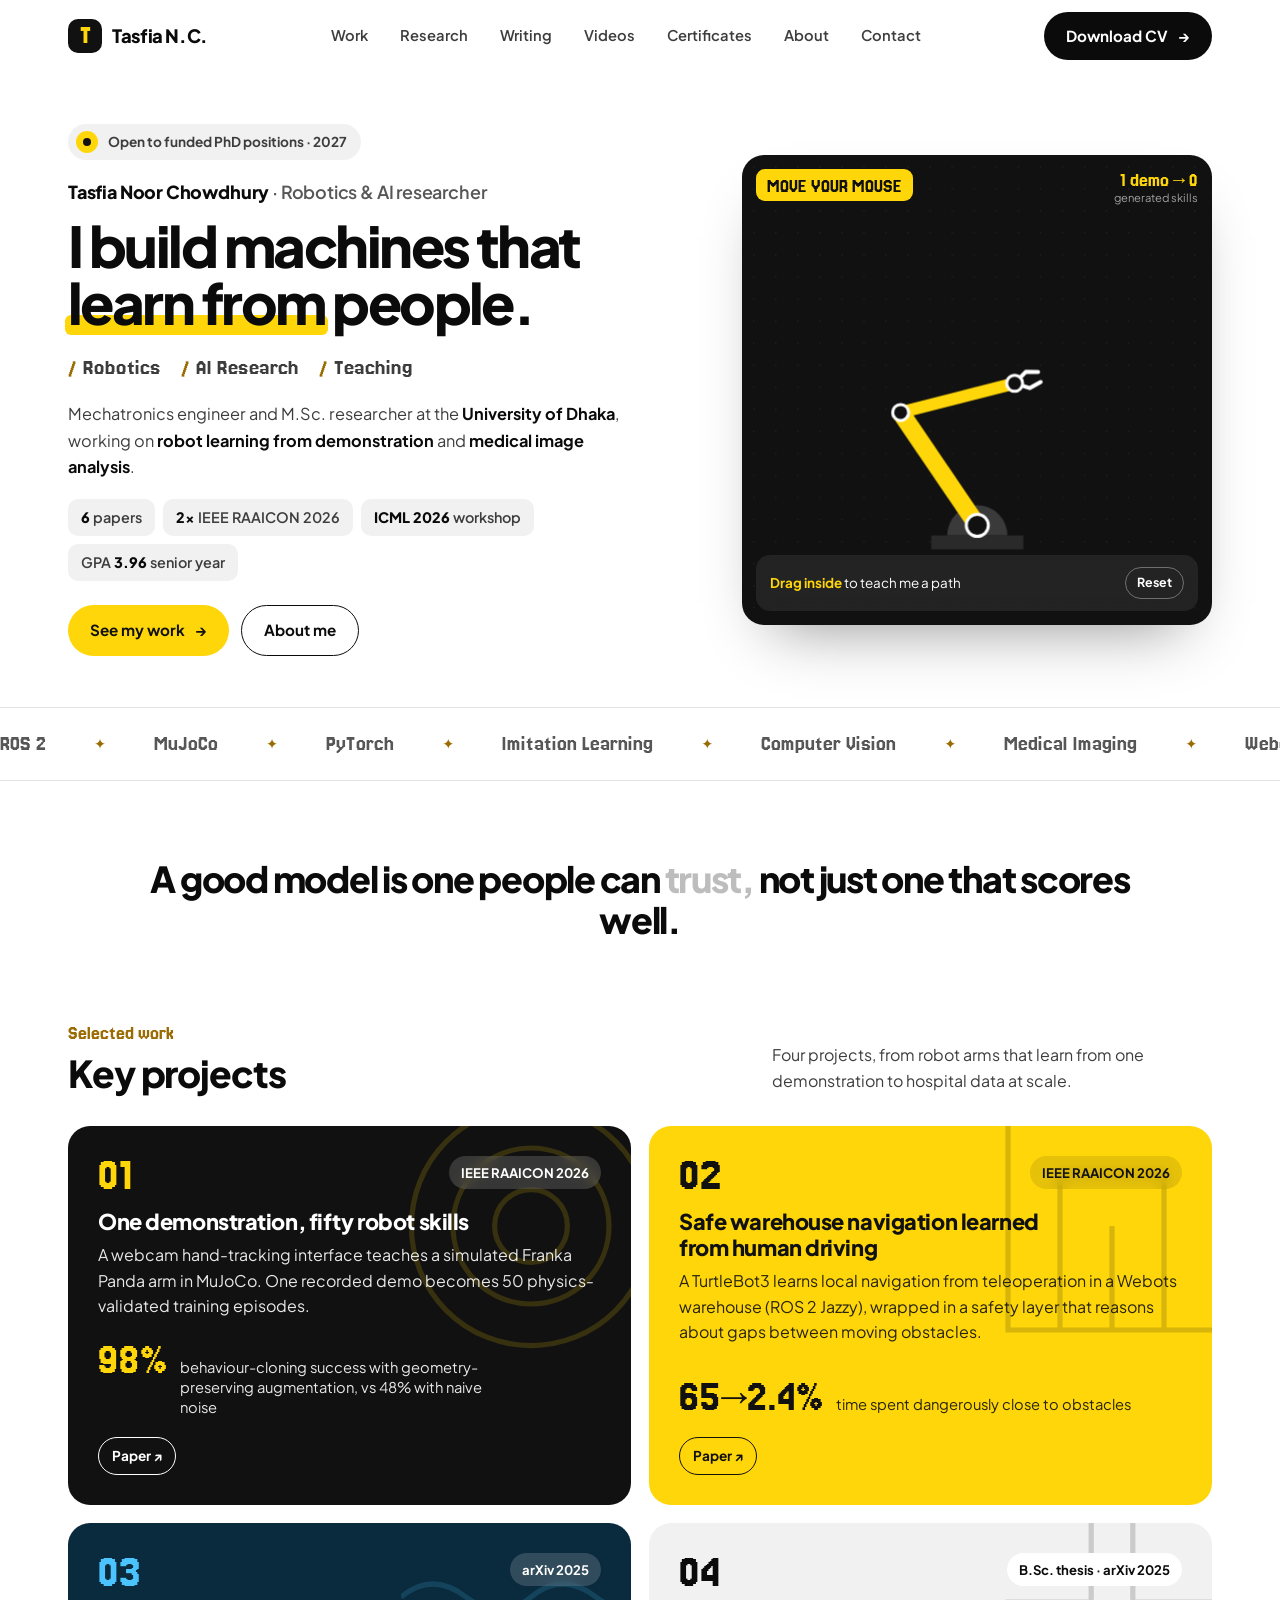
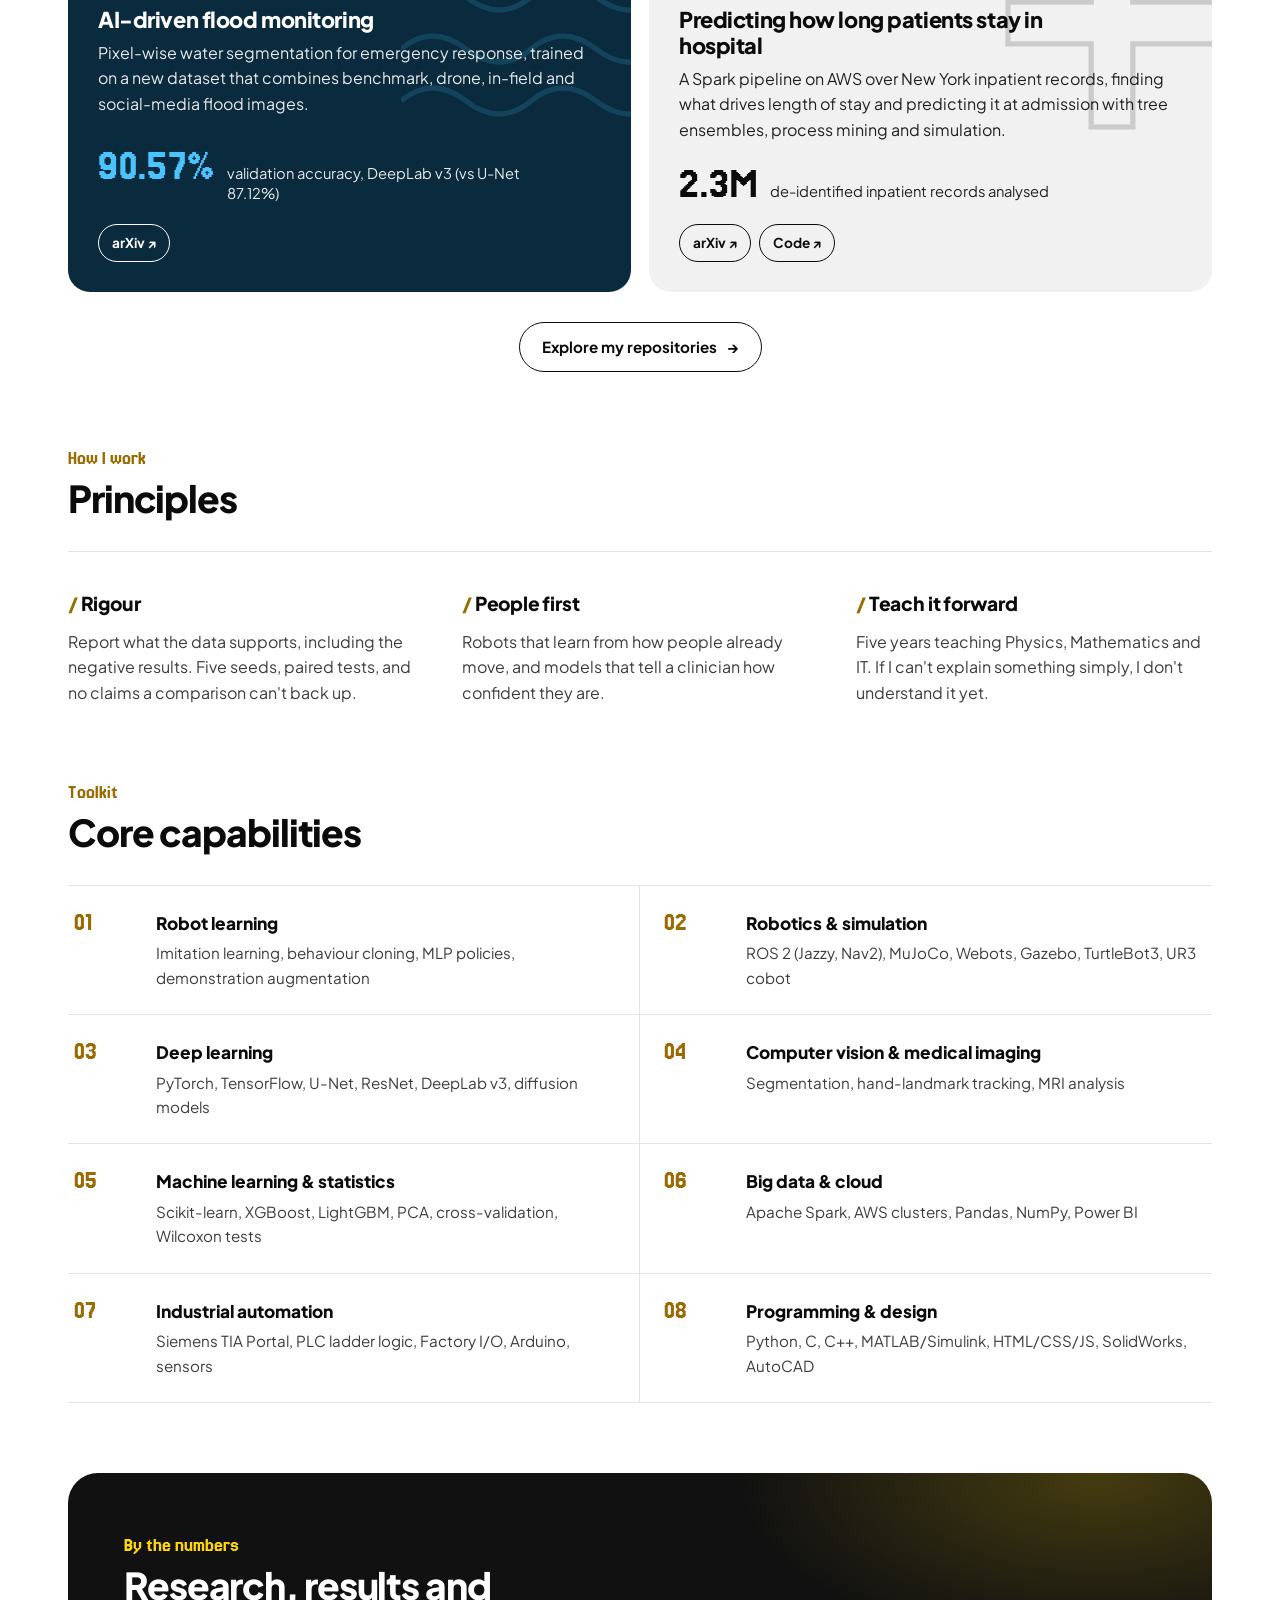
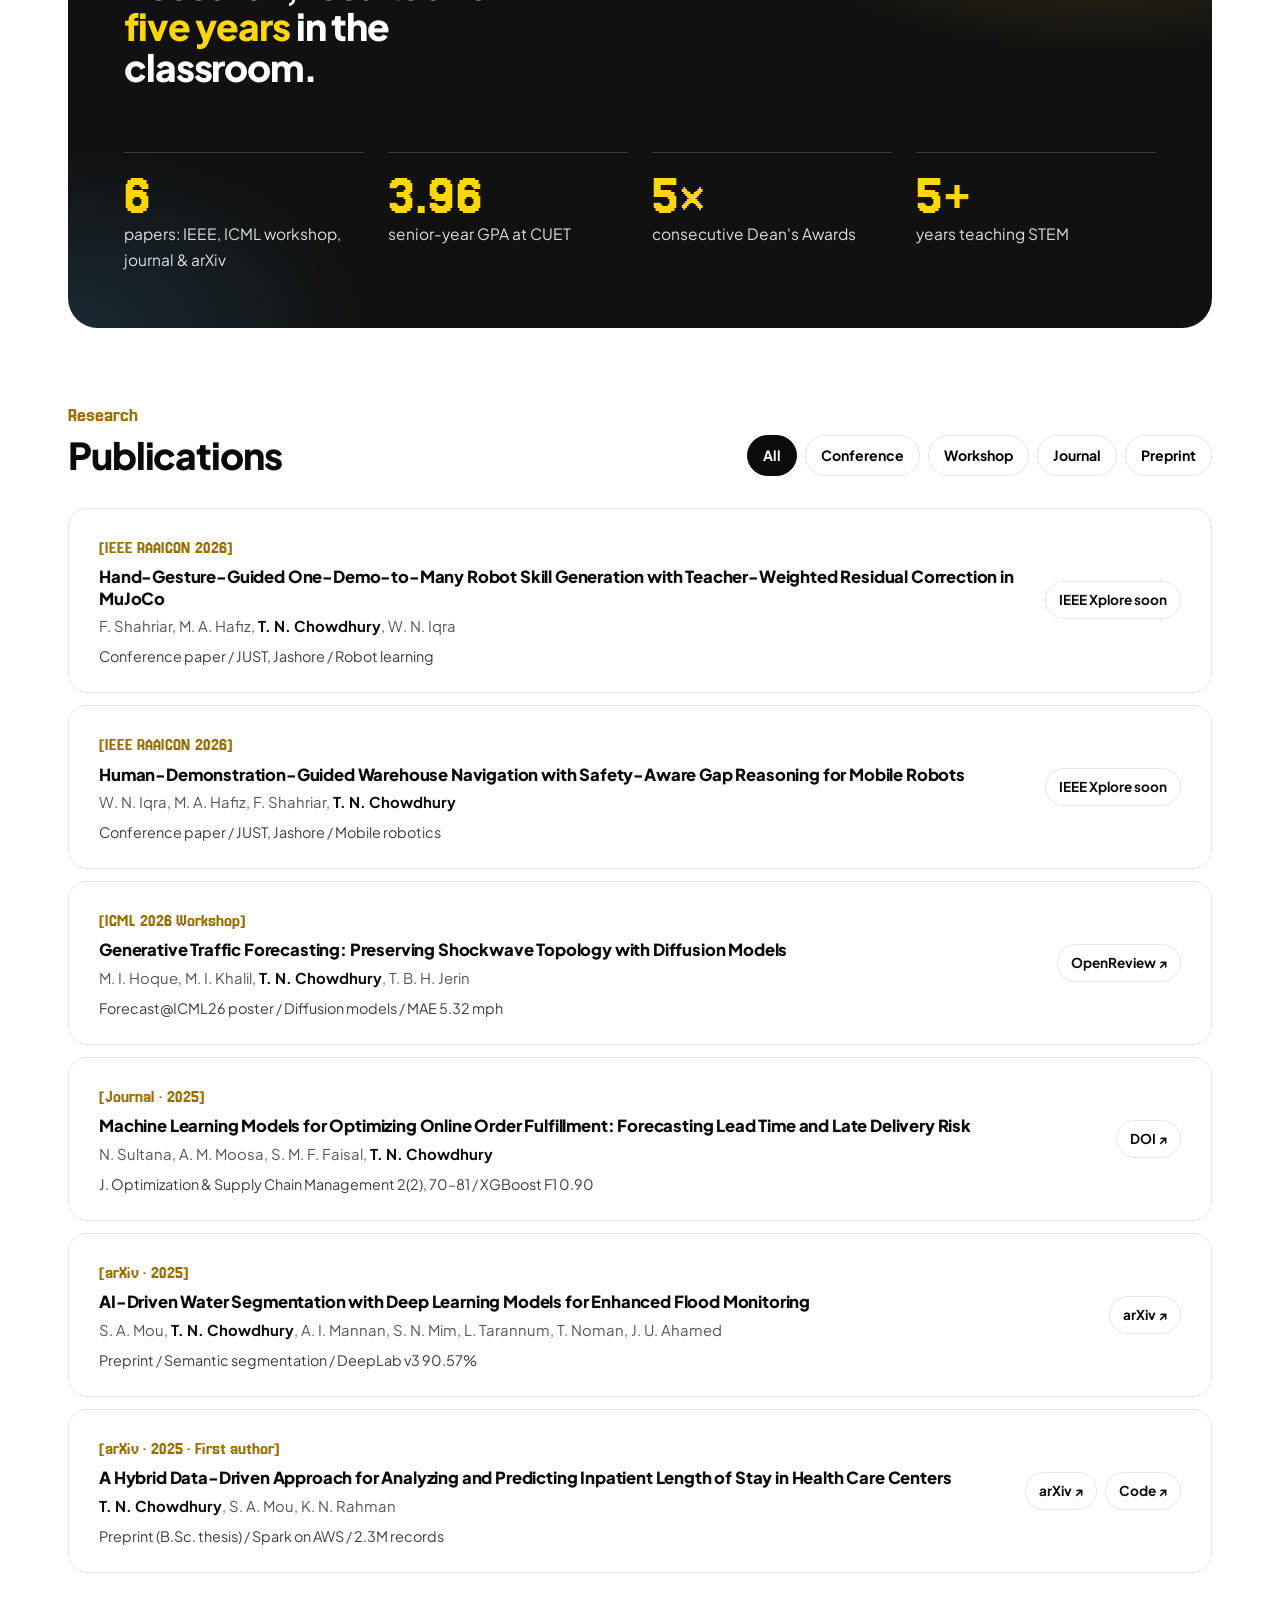
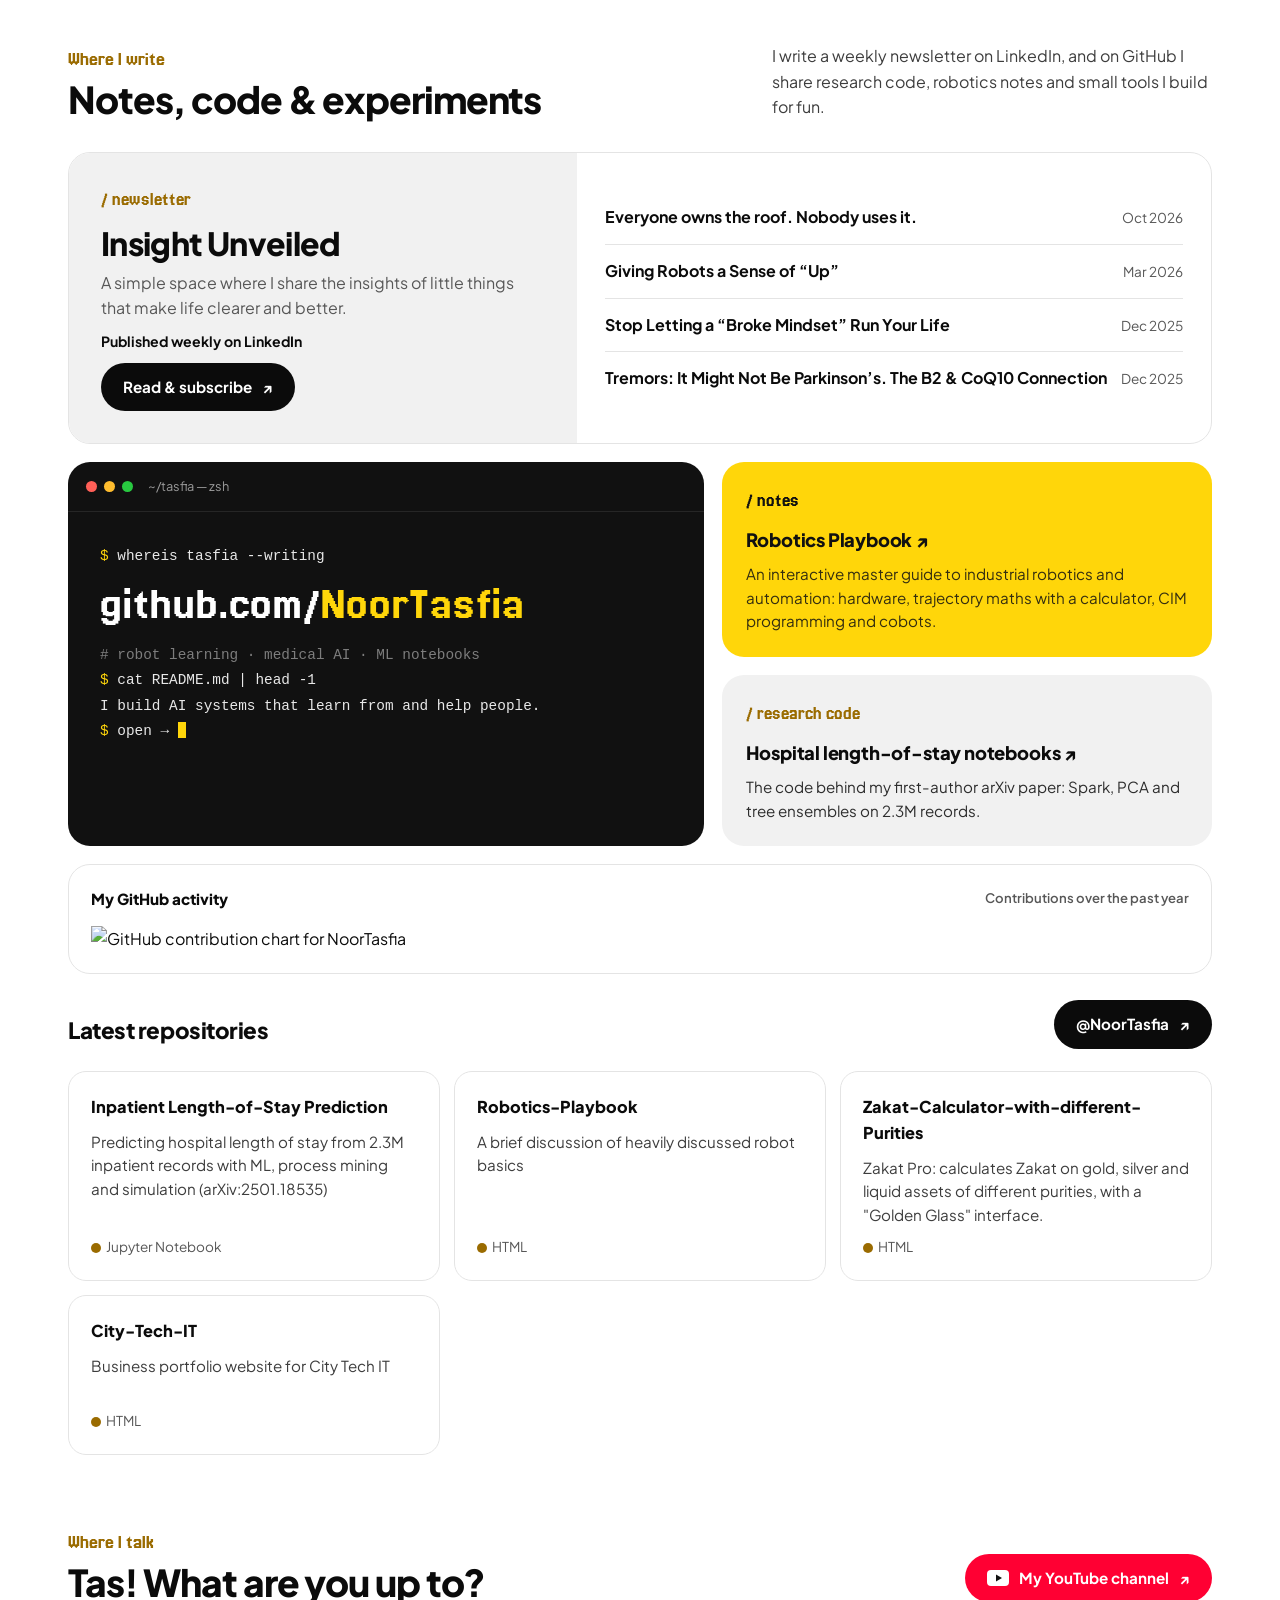
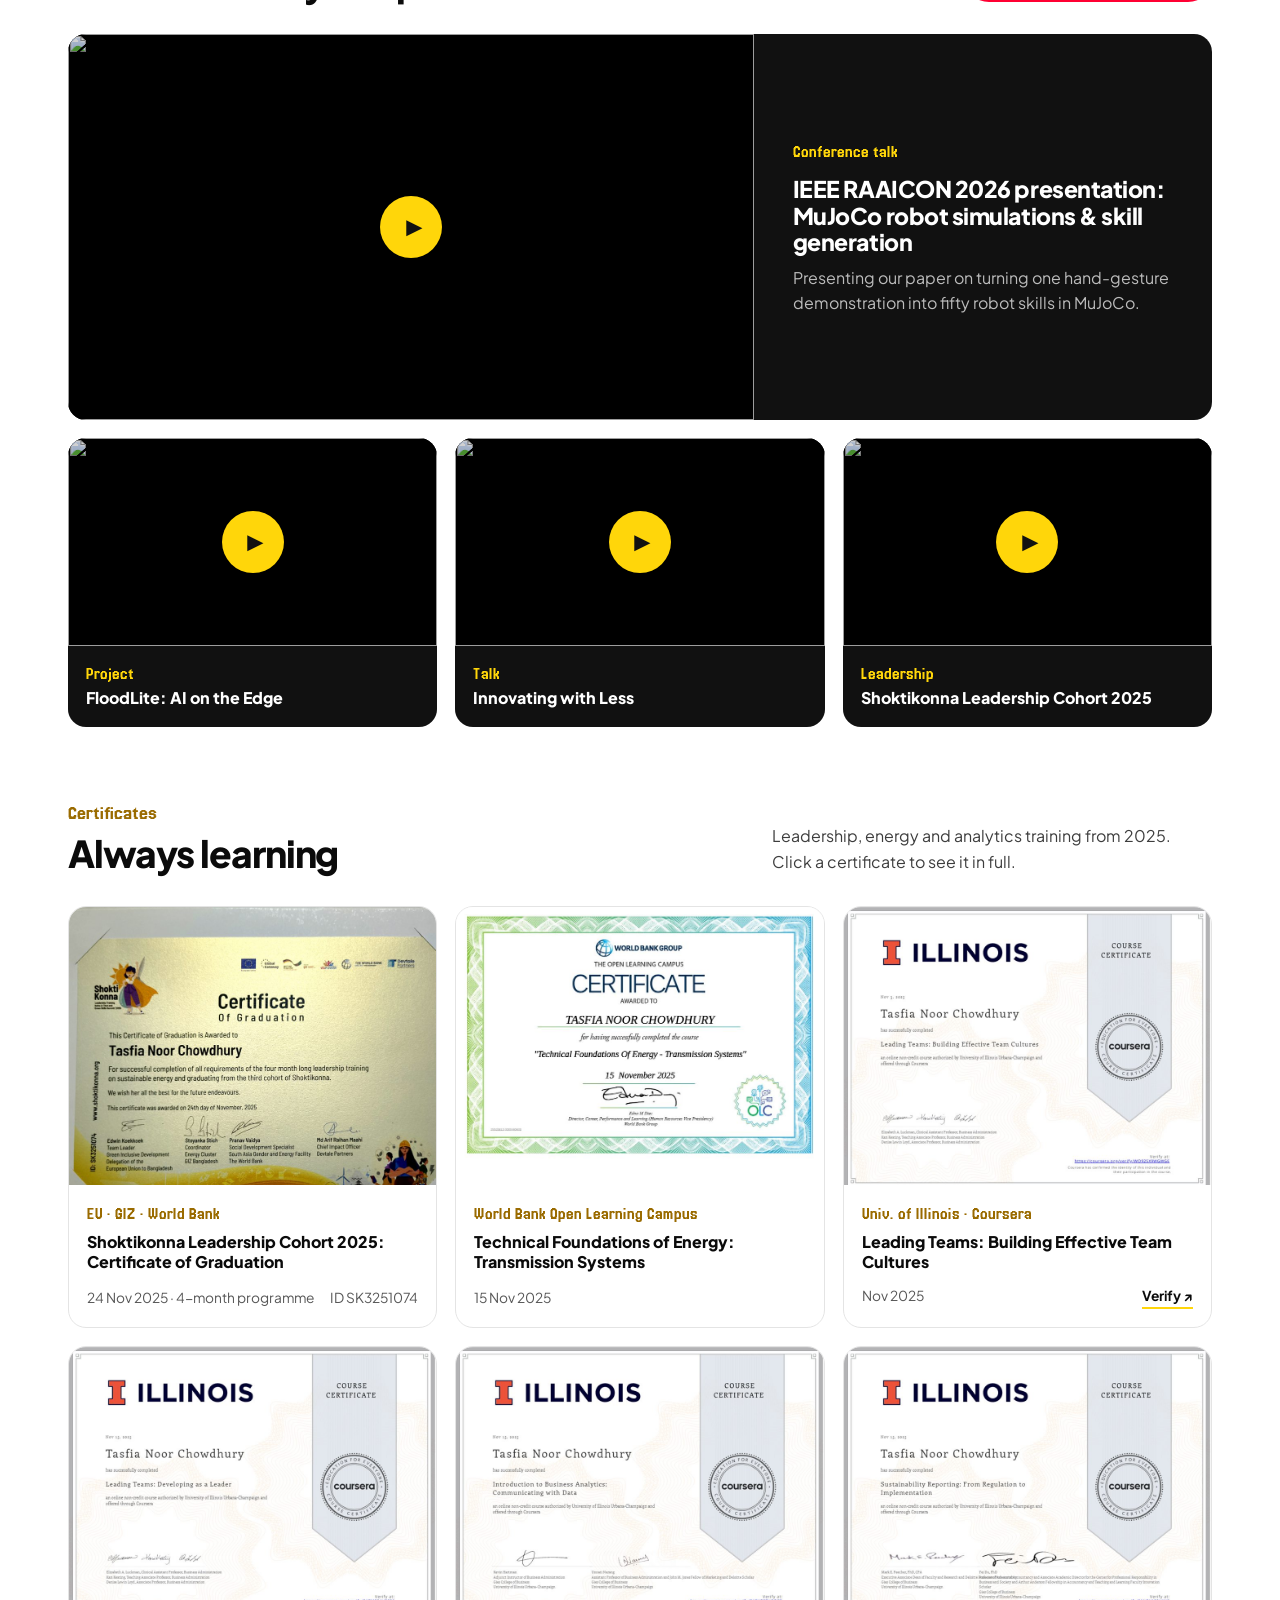
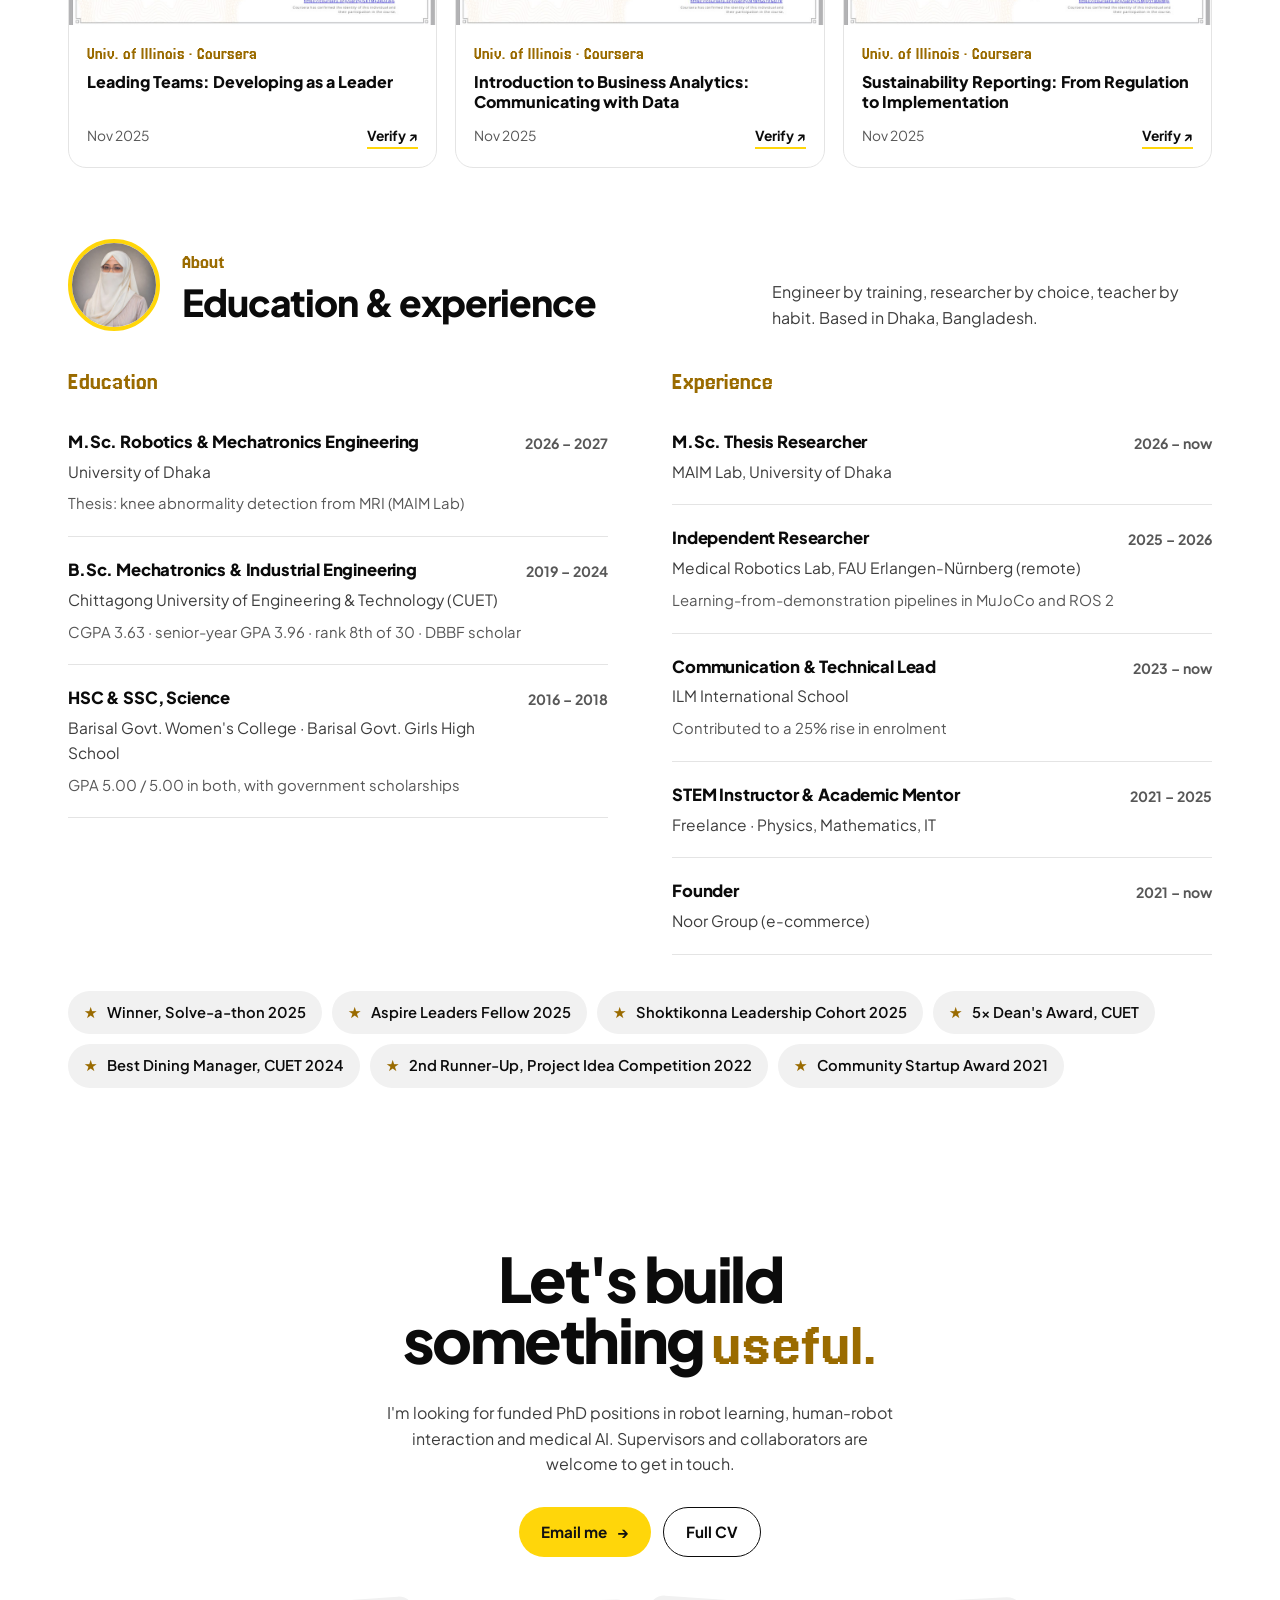
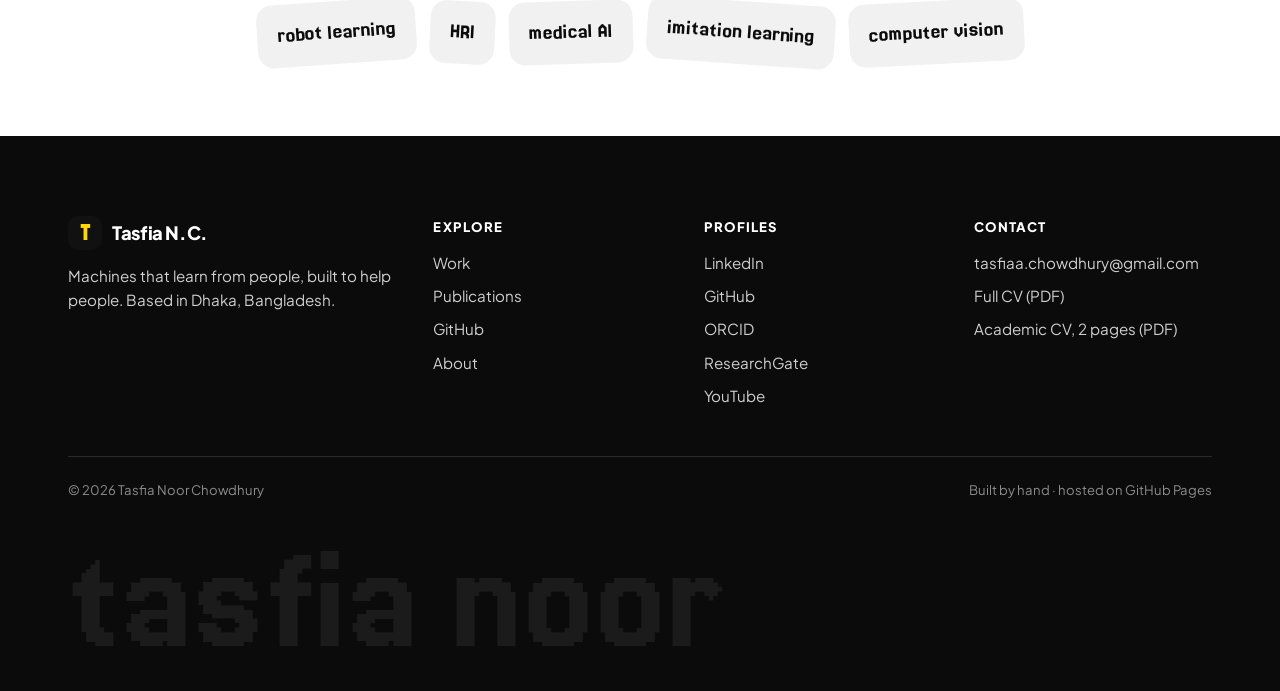
==== commit 5b765c0f: "Logo text: Tasfia N.C. Co-Authored-By: Claude Opus 5.5 <noreply@anthropic.com>" ====
--- a/index.html
+++ b/index.html
@@ -376,7 +376,7 @@
 
 <header class="nav" id="nav">
   <div class="wrap">
-    <a href="#top" class="logo" aria-label="Tasfia Noor Chowdhury, home"><span class="logo-mark">T</span>tasfia.</a>
+    <a href="#top" class="logo" aria-label="Tasfia Noor Chowdhury, home"><span class="logo-mark">T</span>Tasfia N.C.</a>
     <ul class="nav-links" id="navLinks">
       <li><a href="#work">Work</a></li>
       <li><a href="#research">Research</a></li>
@@ -811,7 +811,7 @@
   <div class="wrap">
     <div class="foot">
       <div>
-        <a href="#top" class="logo"><span class="logo-mark">T</span>tasfia.</a>
+        <a href="#top" class="logo"><span class="logo-mark">T</span>Tasfia N.C.</a>
         <p>Machines that learn from people, built to help people. Based in Dhaka, Bangladesh.</p>
       </div>
       <div>
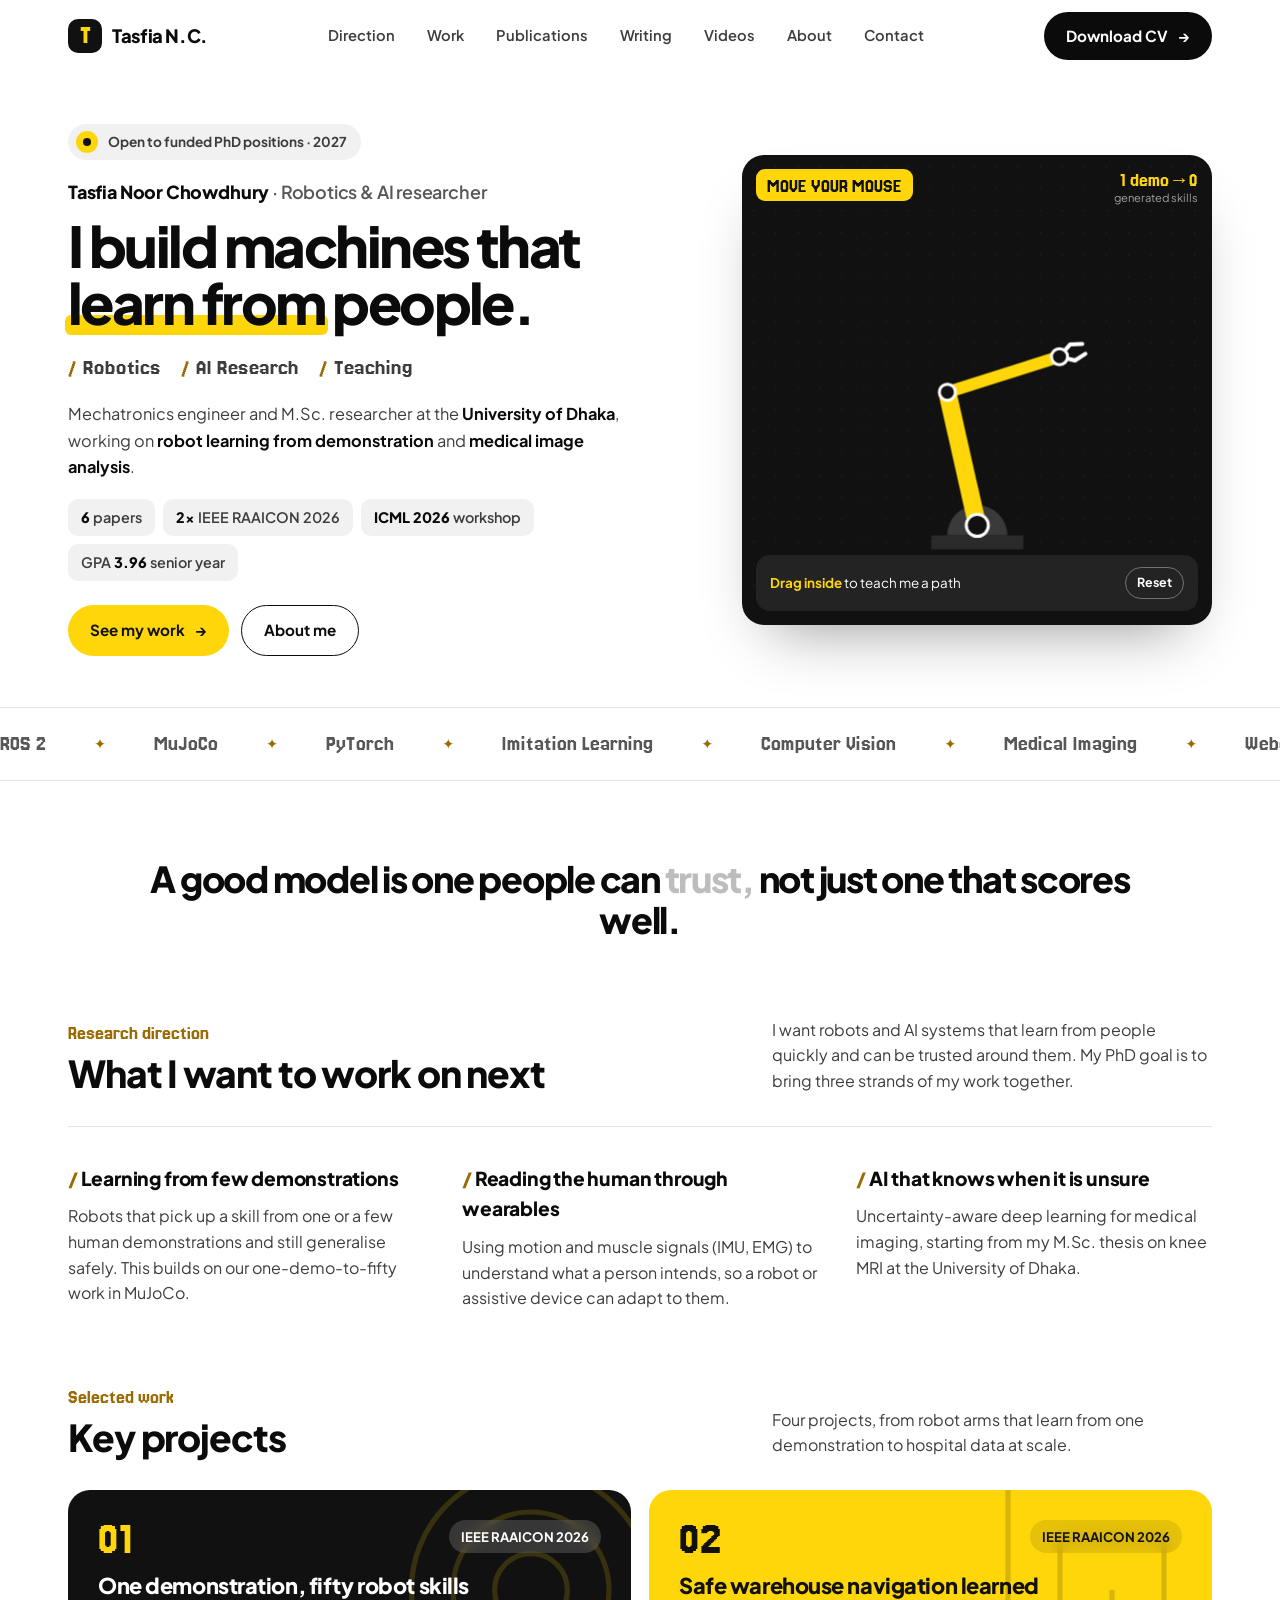
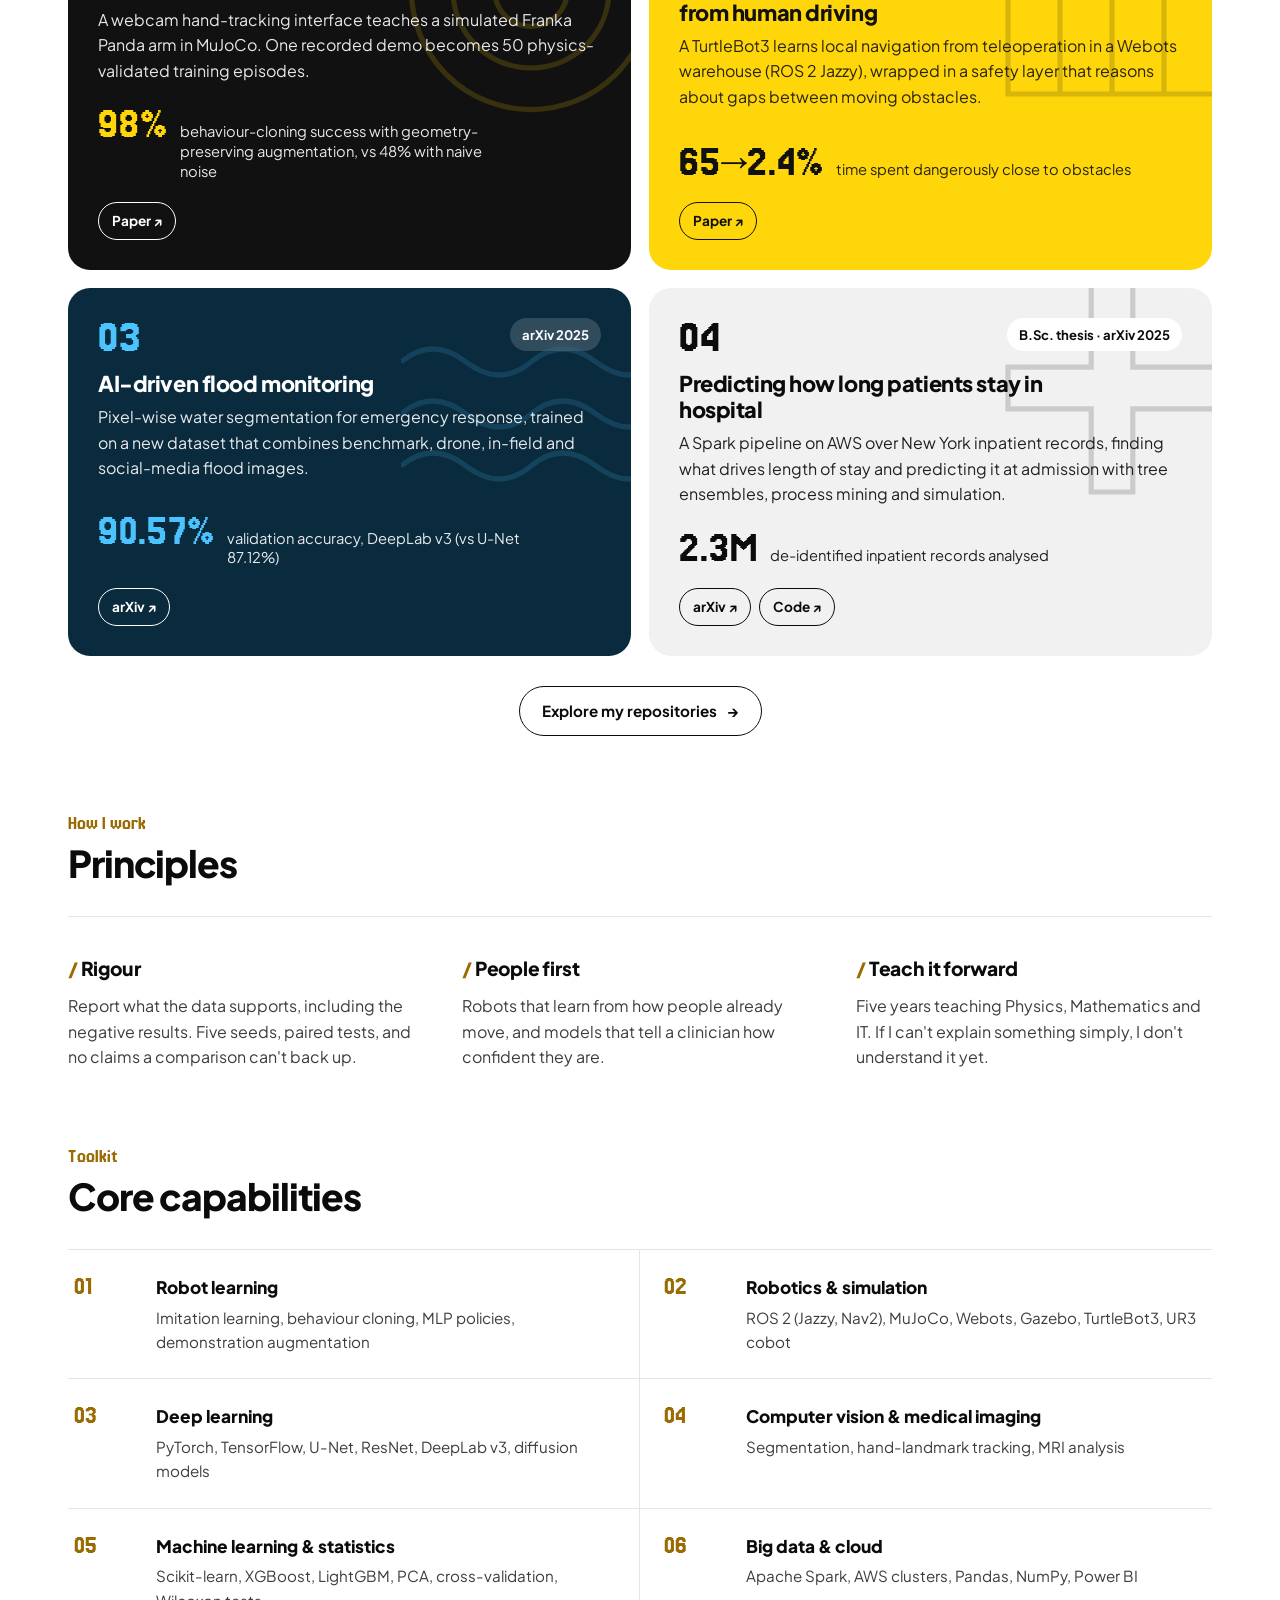
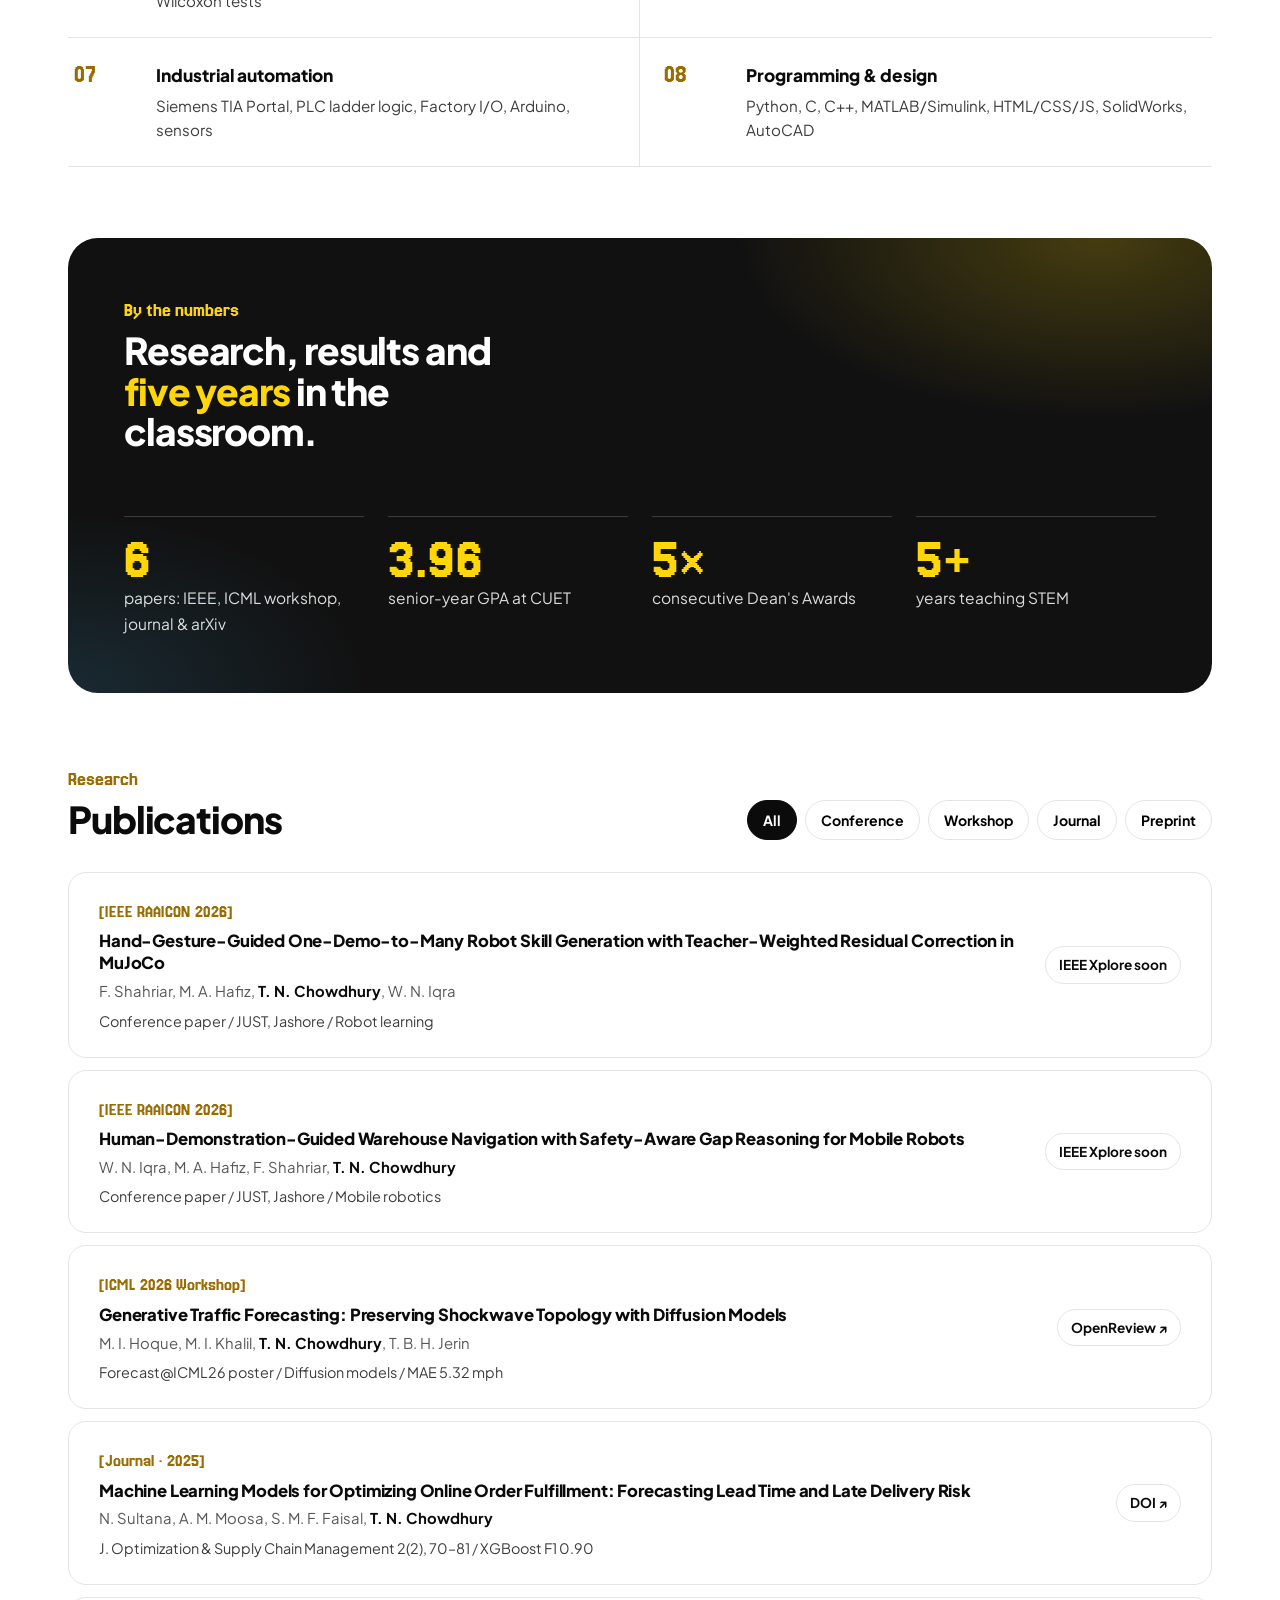
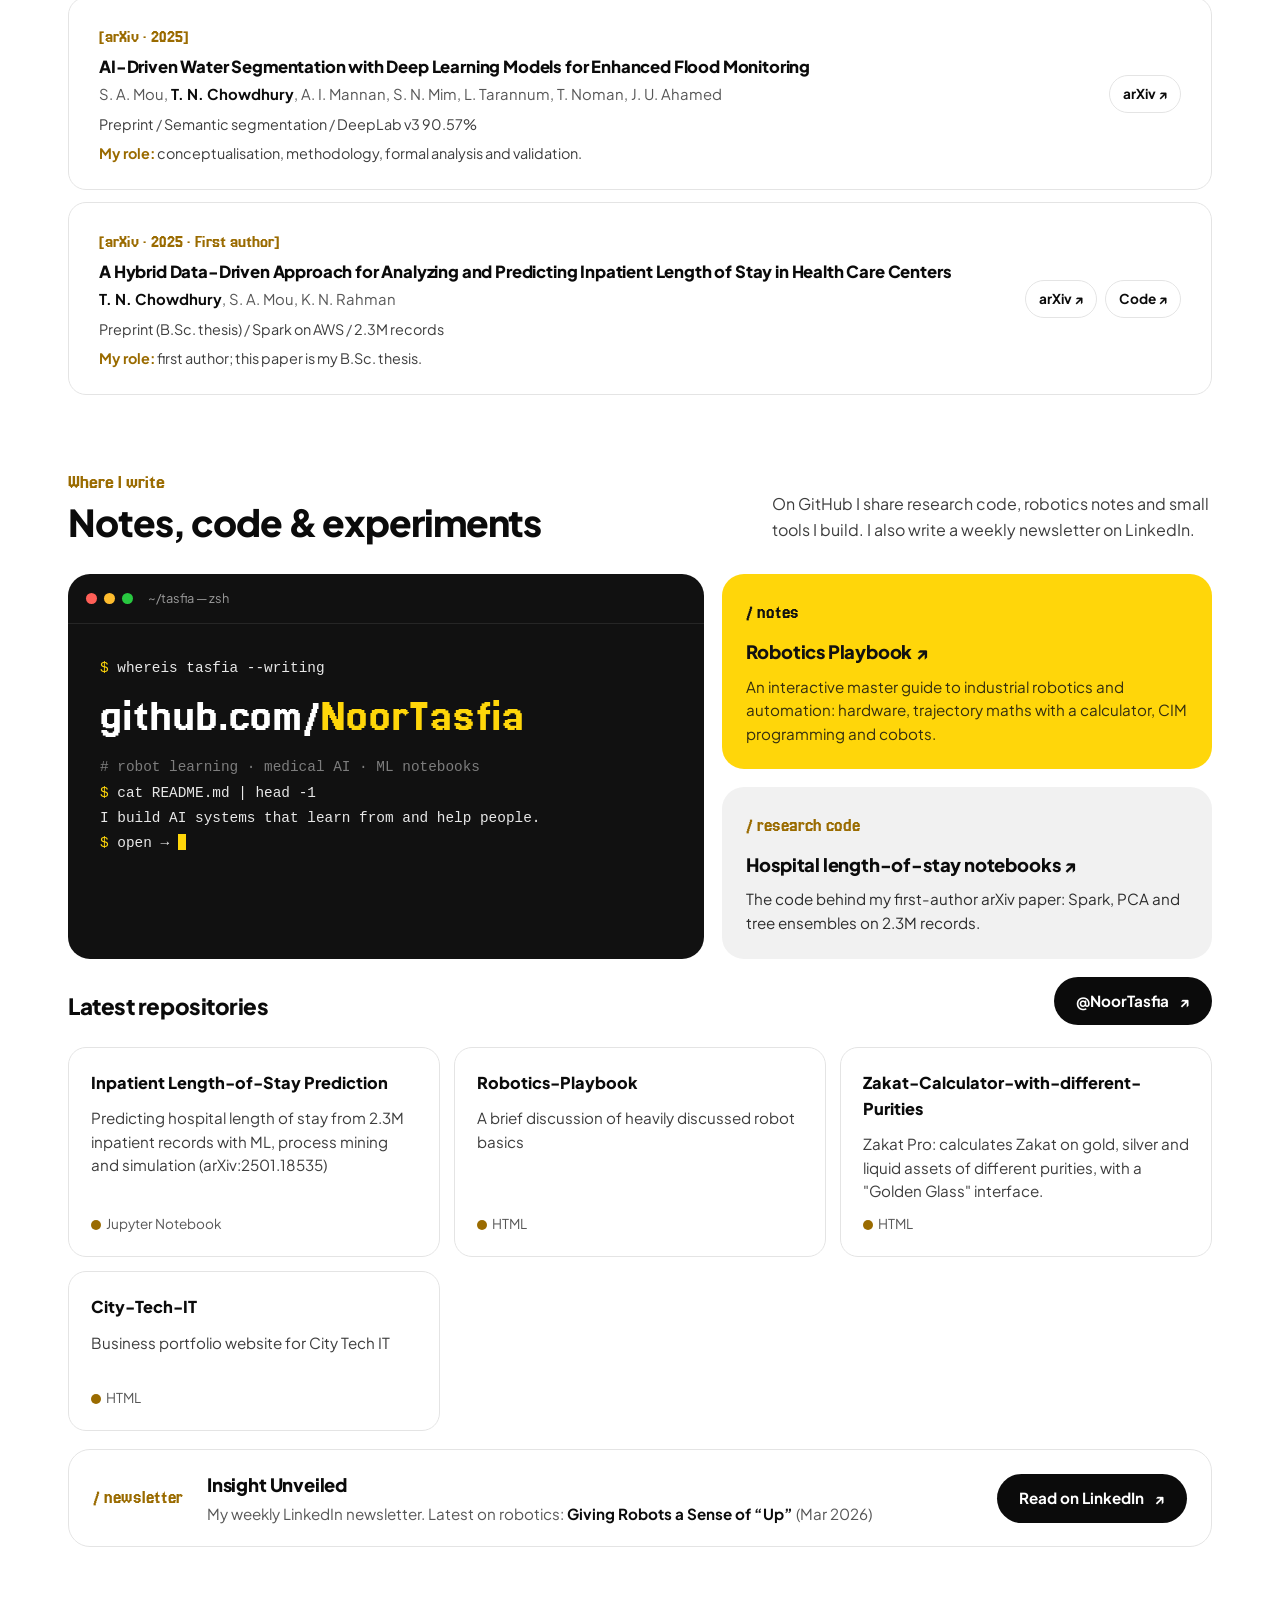
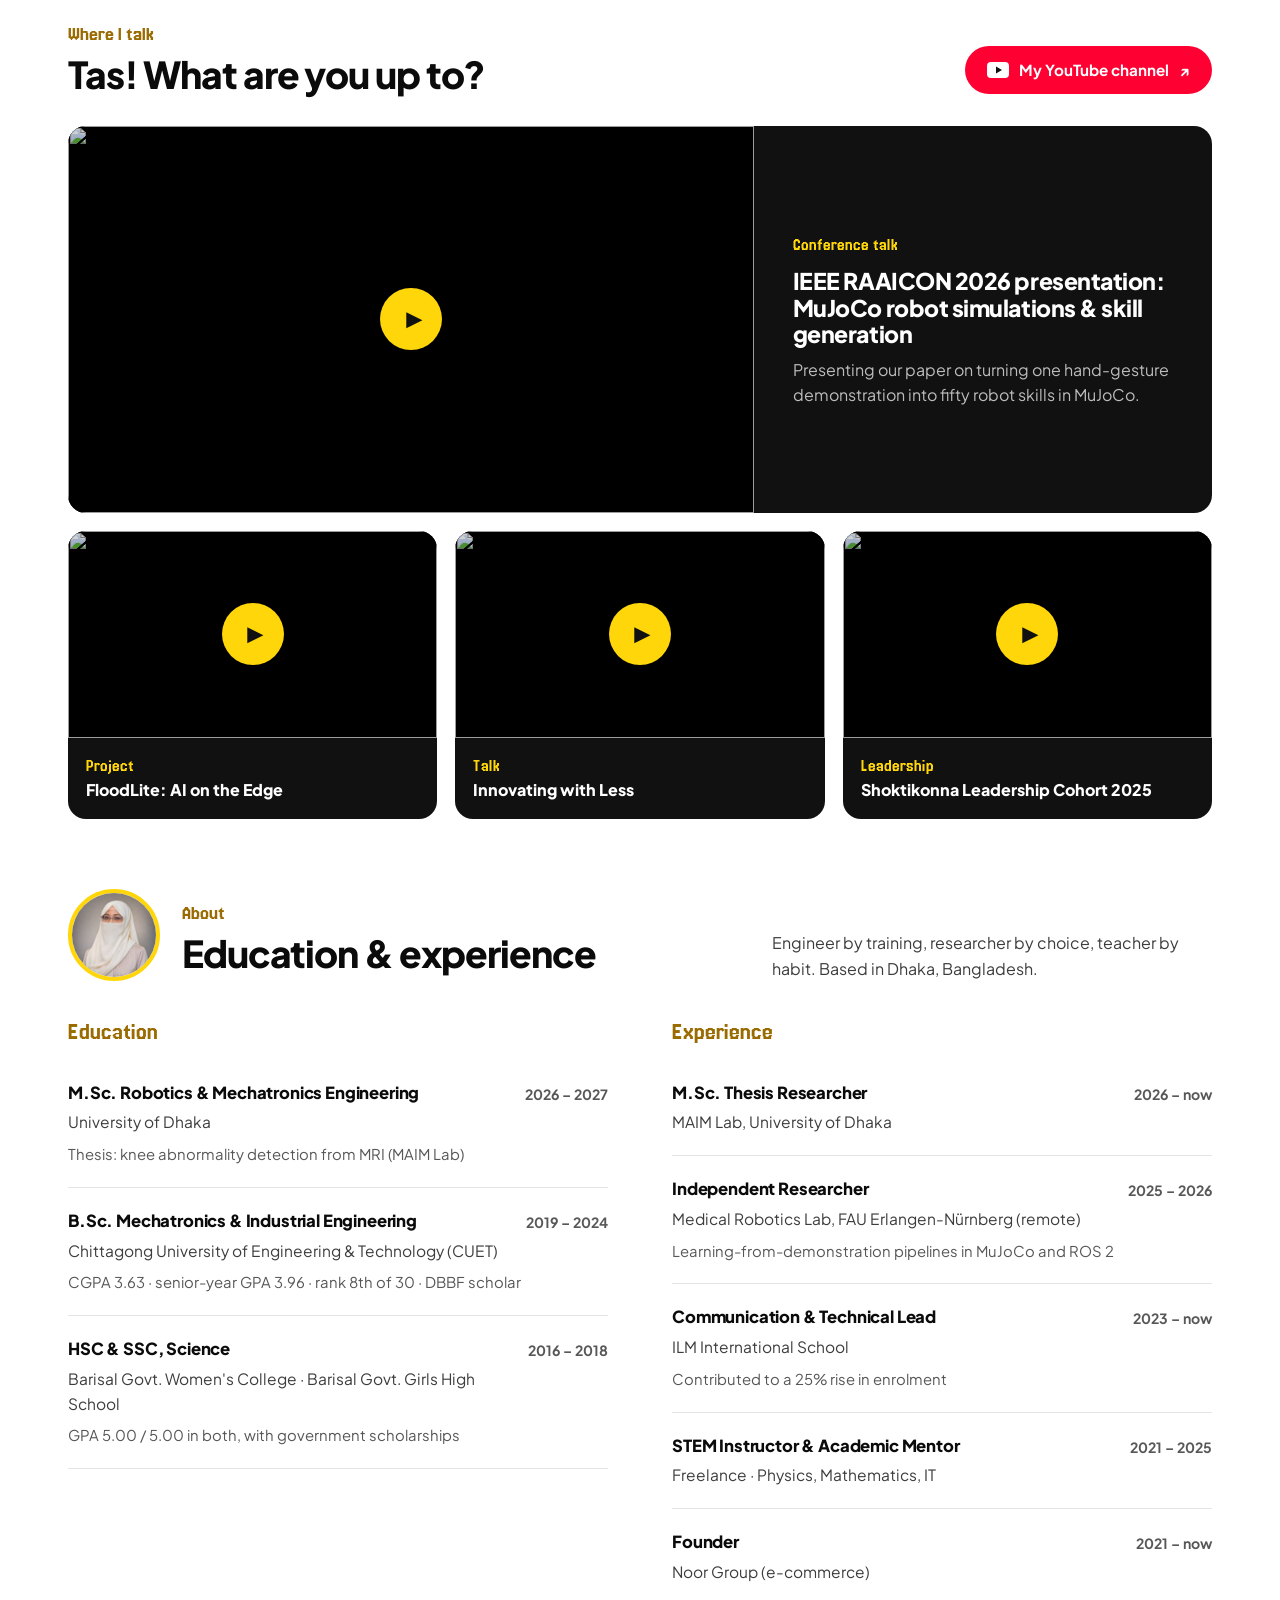
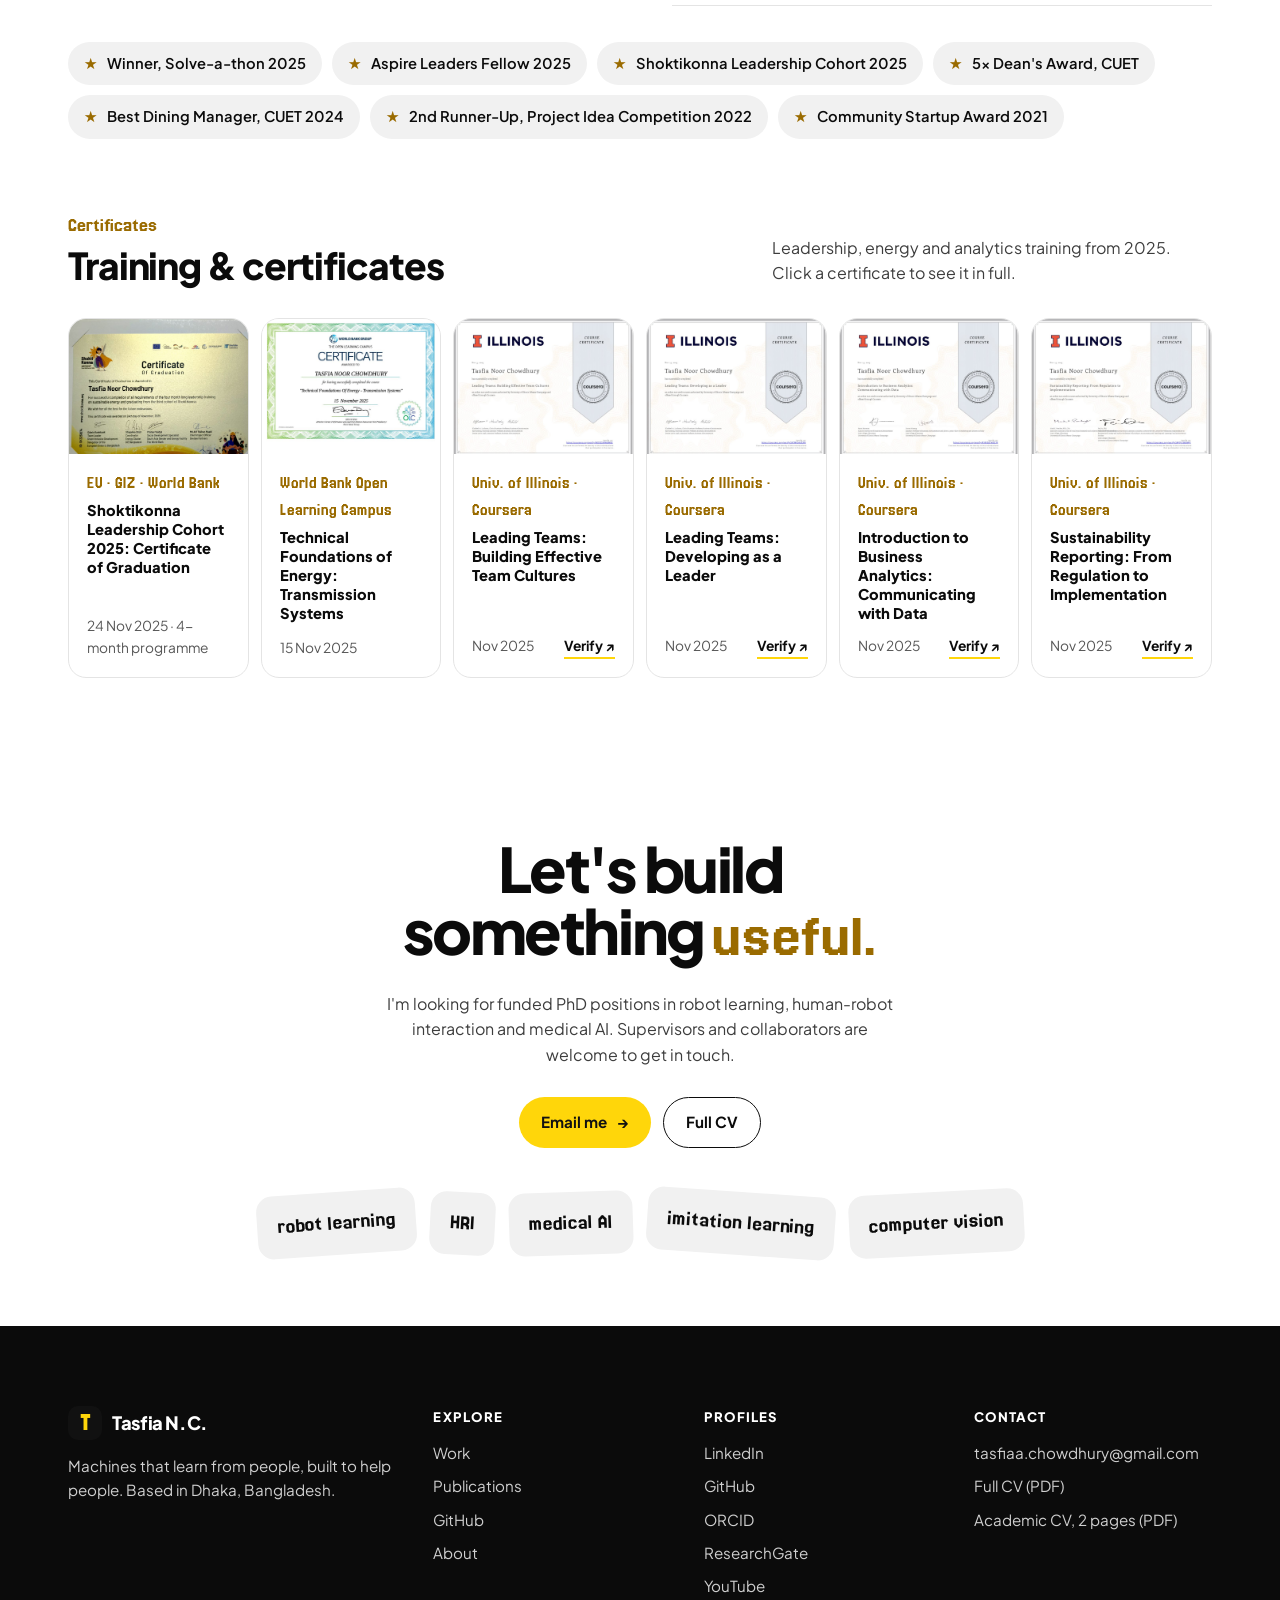
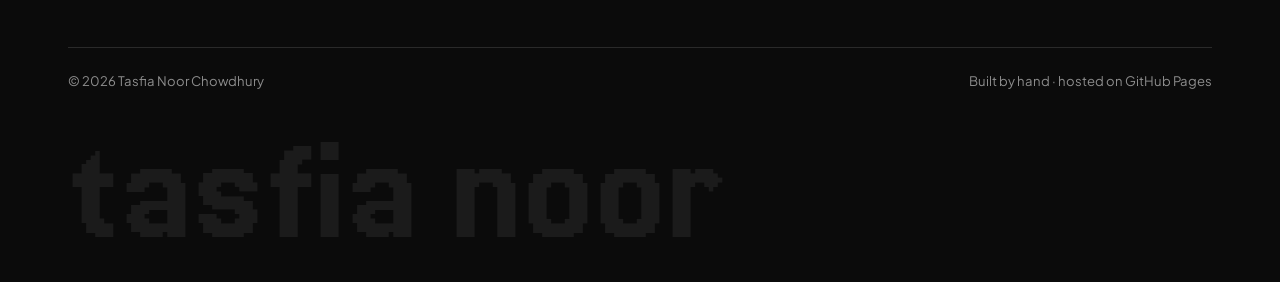
==== commit 107a3920: "PhD-focused pass: research direction section, author roles, slimmer newsletter, no activity chart, c" ====
--- a/index.html
+++ b/index.html
@@ -123,19 +123,15 @@
   .graph h4 { font-size: .95rem; font-weight: 800; margin-bottom: 14px; display: flex; justify-content: space-between; gap: 10px; flex-wrap: wrap; }
   .graph h4 span { font-weight: 600; color: var(--ink-3); font-size: .82rem; }
   .graph img { width: 100%; min-width: 640px; height: auto; }
-  .news { display: grid; grid-template-columns: 1fr 1.25fr; border: 1px solid var(--line); border-radius: var(--radius); overflow: hidden; margin-bottom: 18px; }
-  .news-head { background: var(--soft); padding: clamp(22px, 3vw, 32px); display: flex; flex-direction: column; gap: 10px; }
-  .news-head .k { font-family: var(--pixel); font-size: 1.2rem; color: var(--sun-ink); }
-  .news-head h3 { font-size: clamp(1.5rem, 2.6vw, 2rem); font-weight: 800; letter-spacing: -.02em; line-height: 1.1; }
-  .news-head p { font-size: 1rem; line-height: 1.55; color: var(--ink-3); }
-  .news-head .meta { font-size: .88rem; font-weight: 700; color: var(--ink); }
-  .news-head .btn { align-self: flex-start; margin-top: auto; }
-  .news-list { list-style: none; margin: 0; padding: 8px clamp(18px, 2.6vw, 28px); display: flex; flex-direction: column; justify-content: center; }
-  .news-list li + li { border-top: 1px solid var(--line); }
-  .news-list a { display: flex; justify-content: space-between; align-items: baseline; gap: 14px; padding: 15px 0; }
-  .news-list b { font-size: 1rem; font-weight: 700; line-height: 1.4; transition: color .2s; }
-  .news-list a:hover b { color: var(--sun-ink); }
-  .news-list time { font-size: .85rem; color: var(--ink-3); white-space: nowrap; }
+  .news { display: flex; align-items: center; gap: 18px 24px; flex-wrap: wrap; border: 1px solid var(--line); border-radius: var(--radius); padding: 20px 24px; margin-top: 18px; transition: border-color .2s; }
+  .news:hover { border-color: var(--sun-2); }
+  .news .k { font-family: var(--pixel); font-size: 1.2rem; color: var(--sun-ink); }
+  .news > div { flex: 1; min-width: 240px; }
+  .news h3 { font-size: 1.15rem; font-weight: 800; letter-spacing: -.01em; }
+  .news p { font-size: .95rem; color: var(--ink-3); margin-top: 2px; }
+  .news p b { color: var(--ink); }
+  .pub .role { font-size: .9rem; color: var(--ink-2); margin-top: 6px; }
+  .pub .role b { color: var(--sun-ink); }
 
   /* videos */
   .btn-yt { background: #ff0033; color: #fff; }
@@ -160,7 +156,7 @@
   .vid.big h4 { font-size: clamp(1.25rem, 1.8vw, 1.5rem); letter-spacing: -.02em; line-height: 1.15; }
 
   /* certificates */
-  .certs { display: grid; grid-template-columns: repeat(3, 1fr); gap: 18px; }
+  .certs { display: grid; grid-template-columns: repeat(6, 1fr); gap: 12px; }
   .cert { border: 1px solid var(--line); border-radius: 18px; overflow: hidden; background: #fff; display: flex; flex-direction: column; transition: transform .3s, box-shadow .3s, border-color .3s; }
   .cert:hover { transform: translateY(-5px) rotate(-.4deg); box-shadow: 0 20px 44px rgba(0,0,0,.09); border-color: var(--ink); }
   .cert button { all: unset; cursor: zoom-in; display: block; aspect-ratio: 900 / 680; background: var(--soft); overflow: hidden; }
@@ -169,7 +165,7 @@
   .cert:hover img { transform: scale(1.04); }
   .cert .ci { padding: 16px 18px 18px; display: flex; flex-direction: column; gap: 4px; flex: 1; }
   .cert .iss { font-family: var(--pixel); font-size: 1.05rem; color: var(--sun-ink); }
-  .cert h4 { font-size: 1rem; font-weight: 800; line-height: 1.3; }
+  .cert h4 { font-size: .92rem; font-weight: 800; line-height: 1.3; }
   .cert .cm { font-size: .86rem; color: var(--ink-3); margin-top: auto; padding-top: 8px; display: flex; justify-content: space-between; gap: 8px; }
   .cert .cm a { font-weight: 700; color: var(--ink); border-bottom: 2px solid var(--sun); }
   dialog.lb { border: 0; padding: 0; background: transparent; max-width: min(1100px, 94vw); max-height: 92vh; margin: auto; }
@@ -345,8 +341,8 @@
     .nav.open .menu-btn span:nth-child(3) { transform: translateY(-7px) rotate(-45deg); }
     .hero-grid { grid-template-columns: 1fr; }
     .robot { aspect-ratio: 1 / 1; }
-    .cards, .exp, .values, .caps, .write, .news { grid-template-columns: 1fr; }
-    .certs { grid-template-columns: repeat(2, 1fr); }
+    .cards, .exp, .values, .caps, .write { grid-template-columns: 1fr; }
+    .certs { grid-template-columns: repeat(3, 1fr); }
     .vids { grid-template-columns: 1fr 1fr; }
     .vid.big { flex-direction: column; }
     .vid.big button { flex: none; }
@@ -378,11 +374,11 @@
   <div class="wrap">
     <a href="#top" class="logo" aria-label="Tasfia Noor Chowdhury, home"><span class="logo-mark">T</span>Tasfia N.C.</a>
     <ul class="nav-links" id="navLinks">
+      <li><a href="#direction">Direction</a></li>
       <li><a href="#work">Work</a></li>
-      <li><a href="#research">Research</a></li>
+      <li><a href="#research">Publications</a></li>
       <li><a href="#writing">Writing</a></li>
       <li><a href="#videos">Videos</a></li>
-      <li><a href="#certificates">Certificates</a></li>
       <li><a href="#about">About</a></li>
       <li><a href="#contact">Contact</a></li>
     </ul>
@@ -435,6 +431,21 @@
     <div class="wrap"><p class="reveal">A good model is one people can <span class="soft">trust,</span> not just one that scores well.</p></div>
   </section>
 
+  <!-- RESEARCH DIRECTION -->
+  <section class="sec" id="direction" style="padding-top:0">
+    <div class="wrap">
+      <div class="sec-head reveal">
+        <div><span class="label">Research direction</span><h2>What I want to work on next</h2></div>
+        <p>I want robots and AI systems that learn from people quickly and can be trusted around them. My PhD goal is to bring three strands of my work together.</p>
+      </div>
+      <div class="values">
+        <div class="reveal"><h4>Learning from few demonstrations</h4><p>Robots that pick up a skill from one or a few human demonstrations and still generalise safely. This builds on our one-demo-to-fifty work in MuJoCo.</p></div>
+        <div class="reveal"><h4>Reading the human through wearables</h4><p>Using motion and muscle signals (IMU, EMG) to understand what a person intends, so a robot or assistive device can adapt to them.</p></div>
+        <div class="reveal"><h4>AI that knows when it is unsure</h4><p>Uncertainty-aware deep learning for medical imaging, starting from my M.Sc. thesis on knee MRI at the University of Dhaka.</p></div>
+      </div>
+    </div>
+  </section>
+
   <!-- WORK -->
   <section class="sec" id="work" style="padding-top:0">
     <div class="wrap">
@@ -603,6 +614,7 @@
             <h3>AI-Driven Water Segmentation with Deep Learning Models for Enhanced Flood Monitoring</h3>
             <div class="authors">S. A. Mou, <b>T. N. Chowdhury</b>, A. I. Mannan, S. N. Mim, L. Tarannum, T. Noman, J. U. Ahamed</div>
             <div class="meta"><span>Preprint</span><span>Semantic segmentation</span><span>DeepLab v3 90.57%</span></div>
+            <div class="role"><b>My role:</b> conceptualisation, methodology, formal analysis and validation.</div>
           </div>
           <div class="act"><a class="chip" href="https://arxiv.org/abs/2501.08266" target="_blank" rel="noopener">arXiv ↗</a></div>
         </article>
@@ -612,6 +624,7 @@
             <h3>A Hybrid Data-Driven Approach for Analyzing and Predicting Inpatient Length of Stay in Health Care Centers</h3>
             <div class="authors"><b>T. N. Chowdhury</b>, S. A. Mou, K. N. Rahman</div>
             <div class="meta"><span>Preprint (B.Sc. thesis)</span><span>Spark on AWS</span><span>2.3M records</span></div>
+            <div class="role"><b>My role:</b> first author; this paper is my B.Sc. thesis.</div>
           </div>
           <div class="act">
             <a class="chip" href="https://arxiv.org/abs/2501.18535" target="_blank" rel="noopener">arXiv ↗</a>
@@ -627,22 +640,7 @@
     <div class="wrap">
       <div class="sec-head reveal">
         <div><span class="label">Where I write</span><h2>Notes, code &amp; experiments</h2></div>
-        <p>I write a weekly newsletter on LinkedIn, and on GitHub I share research code, robotics notes and small tools I build for fun.</p>
-      </div>
-      <div class="news reveal">
-        <div class="news-head">
-          <span class="k">/ newsletter</span>
-          <h3>Insight Unveiled</h3>
-          <p>A simple space where I share the insights of little things that make life clearer and better.</p>
-          <span class="meta">Published weekly on LinkedIn</span>
-          <a class="btn btn-dark" href="https://www.linkedin.com/newsletters/insight-unveiled-7402220966640357376/" target="_blank" rel="noopener">Read &amp; subscribe <span class="arr">↗</span></a>
-        </div>
-        <ul class="news-list">
-          <li><a href="https://www.linkedin.com/newsletters/insight-unveiled-7402220966640357376/" target="_blank" rel="noopener"><b>Everyone owns the roof. Nobody uses it.</b><time datetime="2026-10-30">Oct 2026</time></a></li>
-          <li><a href="https://www.linkedin.com/newsletters/insight-unveiled-7402220966640357376/" target="_blank" rel="noopener"><b>Giving Robots a Sense of “Up”</b><time datetime="2026-03-02">Mar 2026</time></a></li>
-          <li><a href="https://www.linkedin.com/newsletters/insight-unveiled-7402220966640357376/" target="_blank" rel="noopener"><b>Stop Letting a “Broke Mindset” Run Your Life</b><time datetime="2025-12-31">Dec 2025</time></a></li>
-          <li><a href="https://www.linkedin.com/newsletters/insight-unveiled-7402220966640357376/" target="_blank" rel="noopener"><b>Tremors: It Might Not Be Parkinson’s. The B2 &amp; CoQ10 Connection</b><time datetime="2025-12-12">Dec 2025</time></a></li>
-        </ul>
+        <p>On GitHub I share research code, robotics notes and small tools I build. I also write a weekly newsletter on LinkedIn.</p>
       </div>
       <div class="write">
         <a class="term reveal" href="https://github.com/NoorTasfia" target="_blank" rel="noopener">
@@ -669,10 +667,6 @@
           </a>
         </div>
       </div>
-      <div class="graph reveal">
-        <h4>My GitHub activity <span>Contributions over the past year</span></h4>
-        <img src="https://ghchart.rshah.org/E0A800/NoorTasfia" alt="GitHub contribution chart for NoorTasfia" loading="lazy">
-      </div>
       <div class="sec-head reveal" id="github" style="margin-bottom:22px">
         <h3 style="font-size:1.4rem;font-weight:800;letter-spacing:-.02em">Latest repositories</h3>
         <a class="btn btn-dark" href="https://github.com/NoorTasfia" target="_blank" rel="noopener">@NoorTasfia <span class="arr">↗</span></a>
@@ -684,6 +678,11 @@
         <a class="repo" href="https://github.com/NoorTasfia/Zakat-Calculator-with-different-Purities" target="_blank" rel="noopener"><span class="rn">Zakat-Calculator-with-different-Purities</span><p>Zakat Pro: calculates Zakat on gold, silver and liquid assets of different purities, with a "Golden Glass" interface.</p><span class="rm"><span><i class="lang-dot"></i>HTML</span></span></a>
         <a class="repo" href="https://github.com/NoorTasfia/City-Tech-IT" target="_blank" rel="noopener"><span class="rn">City-Tech-IT</span><p>Business portfolio website for City Tech IT</p><span class="rm"><span><i class="lang-dot"></i>HTML</span></span></a>
       </div>
+      <a class="news reveal" href="https://www.linkedin.com/newsletters/insight-unveiled-7402220966640357376/" target="_blank" rel="noopener">
+        <span class="k">/ newsletter</span>
+        <div><h3>Insight Unveiled</h3><p>My weekly LinkedIn newsletter. Latest on robotics: <b>Giving Robots a Sense of “Up”</b> (Mar 2026)</p></div>
+        <span class="btn btn-dark">Read on LinkedIn <span class="arr">↗</span></span>
+      </a>
     </div>
   </section>
 
@@ -715,42 +714,6 @@
     </div>
   </section>
 
-  <!-- CERTIFICATES -->
-  <section class="sec" id="certificates" style="padding-top:0">
-    <div class="wrap">
-      <div class="sec-head reveal">
-        <div><span class="label">Certificates</span><h2>Always learning</h2></div>
-        <p>Leadership, energy and analytics training from 2025. Click a certificate to see it in full.</p>
-      </div>
-      <div class="certs">
-        <article class="cert reveal">
-          <button type="button" data-full="assets/certs/shoktikonna.jpg" aria-label="View Shoktikonna graduation certificate"><img src="assets/certs/shoktikonna.jpg" alt="Shoktikonna Leadership Cohort certificate of graduation" loading="lazy"></button>
-          <div class="ci"><span class="iss">EU · GIZ · World Bank</span><h4>Shoktikonna Leadership Cohort 2025: Certificate of Graduation</h4><div class="cm"><span>24 Nov 2025 · 4-month programme</span><span>ID SK3251074</span></div></div>
-        </article>
-        <article class="cert reveal">
-          <button type="button" data-full="assets/certs/worldbank-energy.jpg" aria-label="View World Bank certificate"><img src="assets/certs/worldbank-energy.jpg" alt="World Bank Open Learning Campus certificate" loading="lazy"></button>
-          <div class="ci"><span class="iss">World Bank Open Learning Campus</span><h4>Technical Foundations of Energy: Transmission Systems</h4><div class="cm"><span>15 Nov 2025</span></div></div>
-        </article>
-        <article class="cert reveal">
-          <button type="button" data-full="assets/certs/coursera-team-cultures.jpg" aria-label="View Leading Teams: Building Effective Team Cultures certificate"><img src="assets/certs/coursera-team-cultures.jpg" alt="Coursera certificate: Leading Teams: Building Effective Team Cultures" loading="lazy"></button>
-          <div class="ci"><span class="iss">Univ. of Illinois · Coursera</span><h4>Leading Teams: Building Effective Team Cultures</h4><div class="cm"><span>Nov 2025</span><a href="https://coursera.org/verify/WO92SX9WGWGE" target="_blank" rel="noopener">Verify ↗</a></div></div>
-        </article>
-        <article class="cert reveal">
-          <button type="button" data-full="assets/certs/coursera-developing-leader.jpg" aria-label="View Leading Teams: Developing as a Leader certificate"><img src="assets/certs/coursera-developing-leader.jpg" alt="Coursera certificate: Leading Teams: Developing as a Leader" loading="lazy"></button>
-          <div class="ci"><span class="iss">Univ. of Illinois · Coursera</span><h4>Leading Teams: Developing as a Leader</h4><div class="cm"><span>Nov 2025</span><a href="https://coursera.org/verify/SKTMF24U33F6" target="_blank" rel="noopener">Verify ↗</a></div></div>
-        </article>
-        <article class="cert reveal">
-          <button type="button" data-full="assets/certs/coursera-business-analytics.jpg" aria-label="View Introduction to Business Analytics certificate"><img src="assets/certs/coursera-business-analytics.jpg" alt="Coursera certificate: Introduction to Business Analytics: Communicating with Data" loading="lazy"></button>
-          <div class="ci"><span class="iss">Univ. of Illinois · Coursera</span><h4>Introduction to Business Analytics: Communicating with Data</h4><div class="cm"><span>Nov 2025</span><a href="https://coursera.org/verify/RY8YGSTVGO7R" target="_blank" rel="noopener">Verify ↗</a></div></div>
-        </article>
-        <article class="cert reveal">
-          <button type="button" data-full="assets/certs/coursera-sustainability.jpg" aria-label="View Sustainability Reporting certificate"><img src="assets/certs/coursera-sustainability.jpg" alt="Coursera certificate: Sustainability Reporting: From Regulation to Implementation" loading="lazy"></button>
-          <div class="ci"><span class="iss">Univ. of Illinois · Coursera</span><h4>Sustainability Reporting: From Regulation to Implementation</h4><div class="cm"><span>Nov 2025</span><a href="https://coursera.org/verify/5MJQY180HWJF" target="_blank" rel="noopener">Verify ↗</a></div></div>
-        </article>
-      </div>
-    </div>
-  </section>
-  <dialog class="lb" id="lightbox"><button class="x" type="button" aria-label="Close">×</button><img id="lbImg" alt=""><p id="lbCap"></p></dialog>
 
   <!-- ABOUT / EXPERIENCE -->
   <section class="sec" id="about" style="padding-top:0">
@@ -787,6 +750,42 @@
     </div>
   </section>
 
+  <!-- CERTIFICATES -->
+  <section class="sec" id="certificates" style="padding-top:0">
+    <div class="wrap">
+      <div class="sec-head reveal">
+        <div><span class="label">Certificates</span><h2>Training &amp; certificates</h2></div>
+        <p>Leadership, energy and analytics training from 2025. Click a certificate to see it in full.</p>
+      </div>
+      <div class="certs">
+        <article class="cert reveal">
+          <button type="button" data-full="assets/certs/shoktikonna.jpg" aria-label="View Shoktikonna graduation certificate"><img src="assets/certs/shoktikonna.jpg" alt="Shoktikonna Leadership Cohort certificate of graduation" loading="lazy"></button>
+          <div class="ci"><span class="iss">EU · GIZ · World Bank</span><h4>Shoktikonna Leadership Cohort 2025: Certificate of Graduation</h4><div class="cm"><span>24 Nov 2025 · 4-month programme</span></div></div>
+        </article>
+        <article class="cert reveal">
+          <button type="button" data-full="assets/certs/worldbank-energy.jpg" aria-label="View World Bank certificate"><img src="assets/certs/worldbank-energy.jpg" alt="World Bank Open Learning Campus certificate" loading="lazy"></button>
+          <div class="ci"><span class="iss">World Bank Open Learning Campus</span><h4>Technical Foundations of Energy: Transmission Systems</h4><div class="cm"><span>15 Nov 2025</span></div></div>
+        </article>
+        <article class="cert reveal">
+          <button type="button" data-full="assets/certs/coursera-team-cultures.jpg" aria-label="View Leading Teams: Building Effective Team Cultures certificate"><img src="assets/certs/coursera-team-cultures.jpg" alt="Coursera certificate: Leading Teams: Building Effective Team Cultures" loading="lazy"></button>
+          <div class="ci"><span class="iss">Univ. of Illinois · Coursera</span><h4>Leading Teams: Building Effective Team Cultures</h4><div class="cm"><span>Nov 2025</span><a href="https://coursera.org/verify/WO92SX9WGWGE" target="_blank" rel="noopener">Verify ↗</a></div></div>
+        </article>
+        <article class="cert reveal">
+          <button type="button" data-full="assets/certs/coursera-developing-leader.jpg" aria-label="View Leading Teams: Developing as a Leader certificate"><img src="assets/certs/coursera-developing-leader.jpg" alt="Coursera certificate: Leading Teams: Developing as a Leader" loading="lazy"></button>
+          <div class="ci"><span class="iss">Univ. of Illinois · Coursera</span><h4>Leading Teams: Developing as a Leader</h4><div class="cm"><span>Nov 2025</span><a href="https://coursera.org/verify/SKTMF24U33F6" target="_blank" rel="noopener">Verify ↗</a></div></div>
+        </article>
+        <article class="cert reveal">
+          <button type="button" data-full="assets/certs/coursera-business-analytics.jpg" aria-label="View Introduction to Business Analytics certificate"><img src="assets/certs/coursera-business-analytics.jpg" alt="Coursera certificate: Introduction to Business Analytics: Communicating with Data" loading="lazy"></button>
+          <div class="ci"><span class="iss">Univ. of Illinois · Coursera</span><h4>Introduction to Business Analytics: Communicating with Data</h4><div class="cm"><span>Nov 2025</span><a href="https://coursera.org/verify/RY8YGSTVGO7R" target="_blank" rel="noopener">Verify ↗</a></div></div>
+        </article>
+        <article class="cert reveal">
+          <button type="button" data-full="assets/certs/coursera-sustainability.jpg" aria-label="View Sustainability Reporting certificate"><img src="assets/certs/coursera-sustainability.jpg" alt="Coursera certificate: Sustainability Reporting: From Regulation to Implementation" loading="lazy"></button>
+          <div class="ci"><span class="iss">Univ. of Illinois · Coursera</span><h4>Sustainability Reporting: From Regulation to Implementation</h4><div class="cm"><span>Nov 2025</span><a href="https://coursera.org/verify/5MJQY180HWJF" target="_blank" rel="noopener">Verify ↗</a></div></div>
+        </article>
+      </div>
+    </div>
+  </section>
+  <dialog class="lb" id="lightbox"><button class="x" type="button" aria-label="Close">×</button><img id="lbImg" alt=""><p id="lbCap"></p></dialog>
   <!-- CTA -->
   <section class="cta" id="contact">
     <div class="wrap">
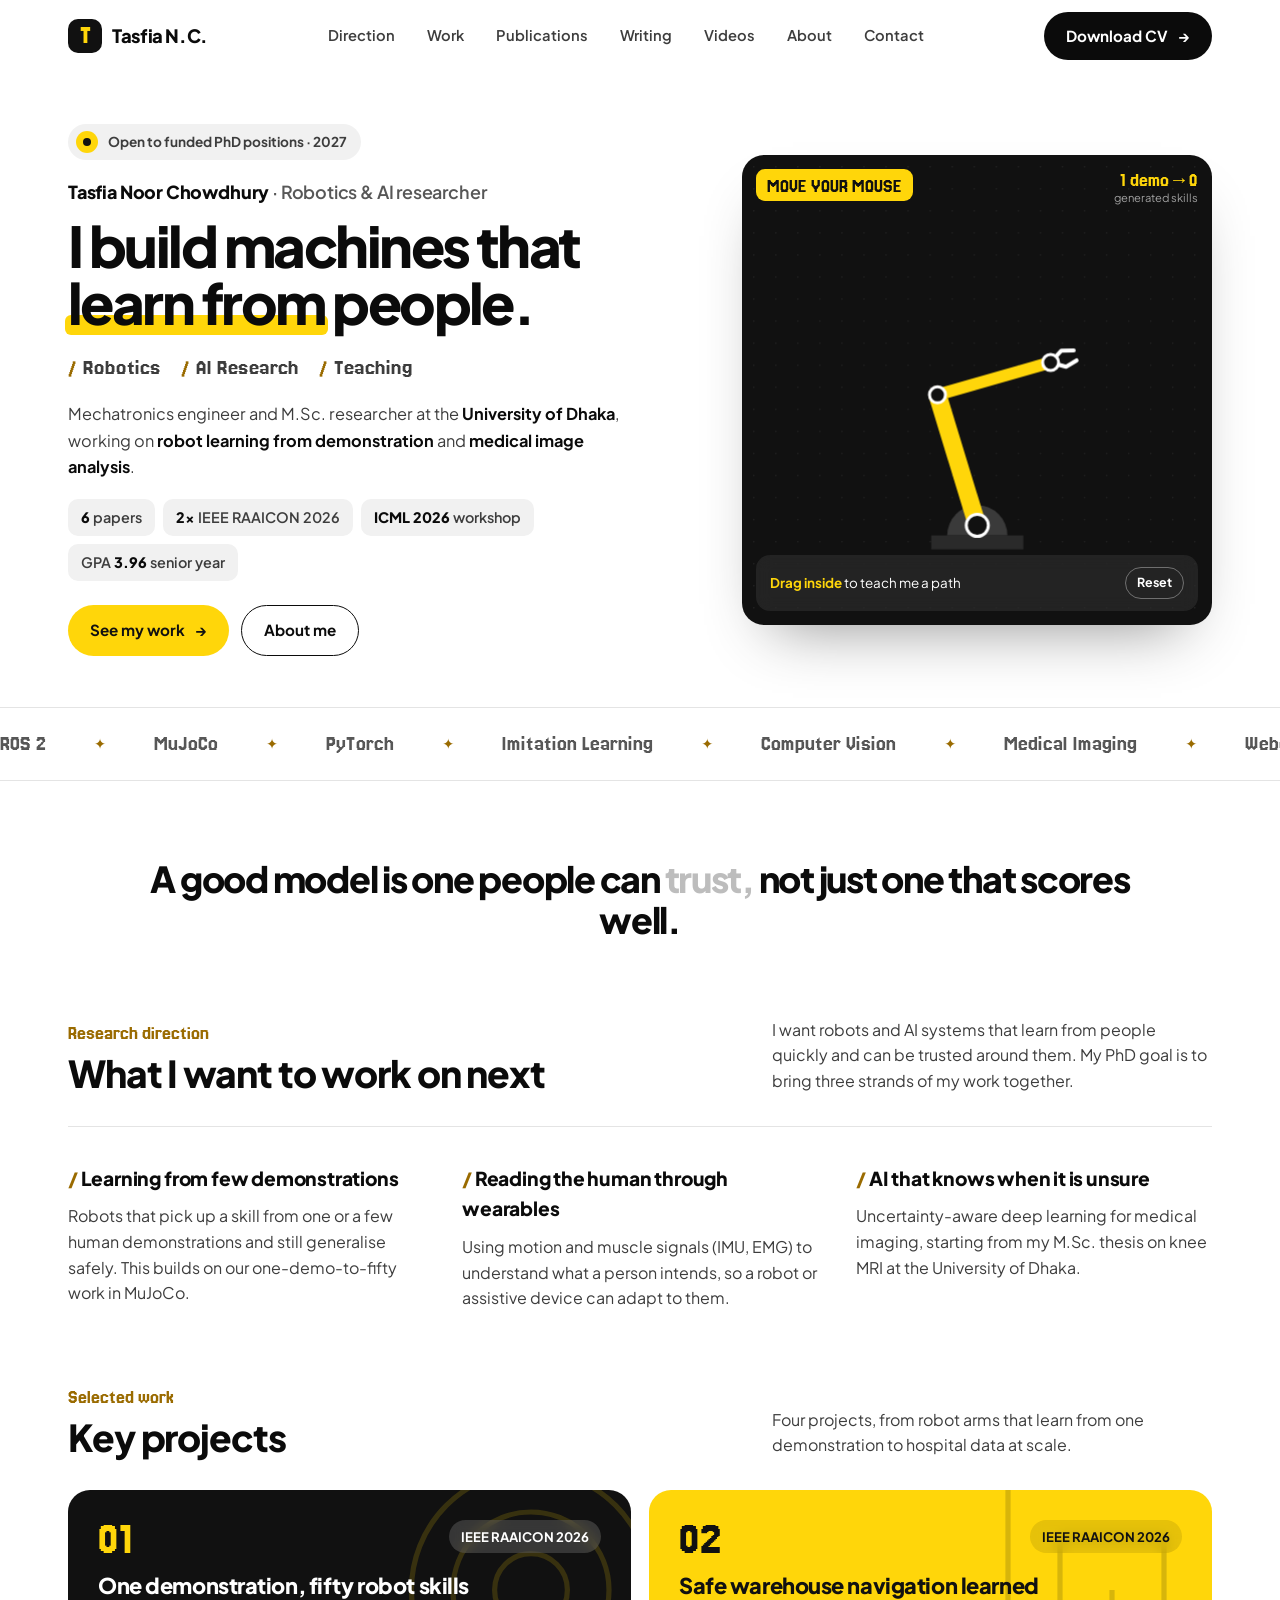
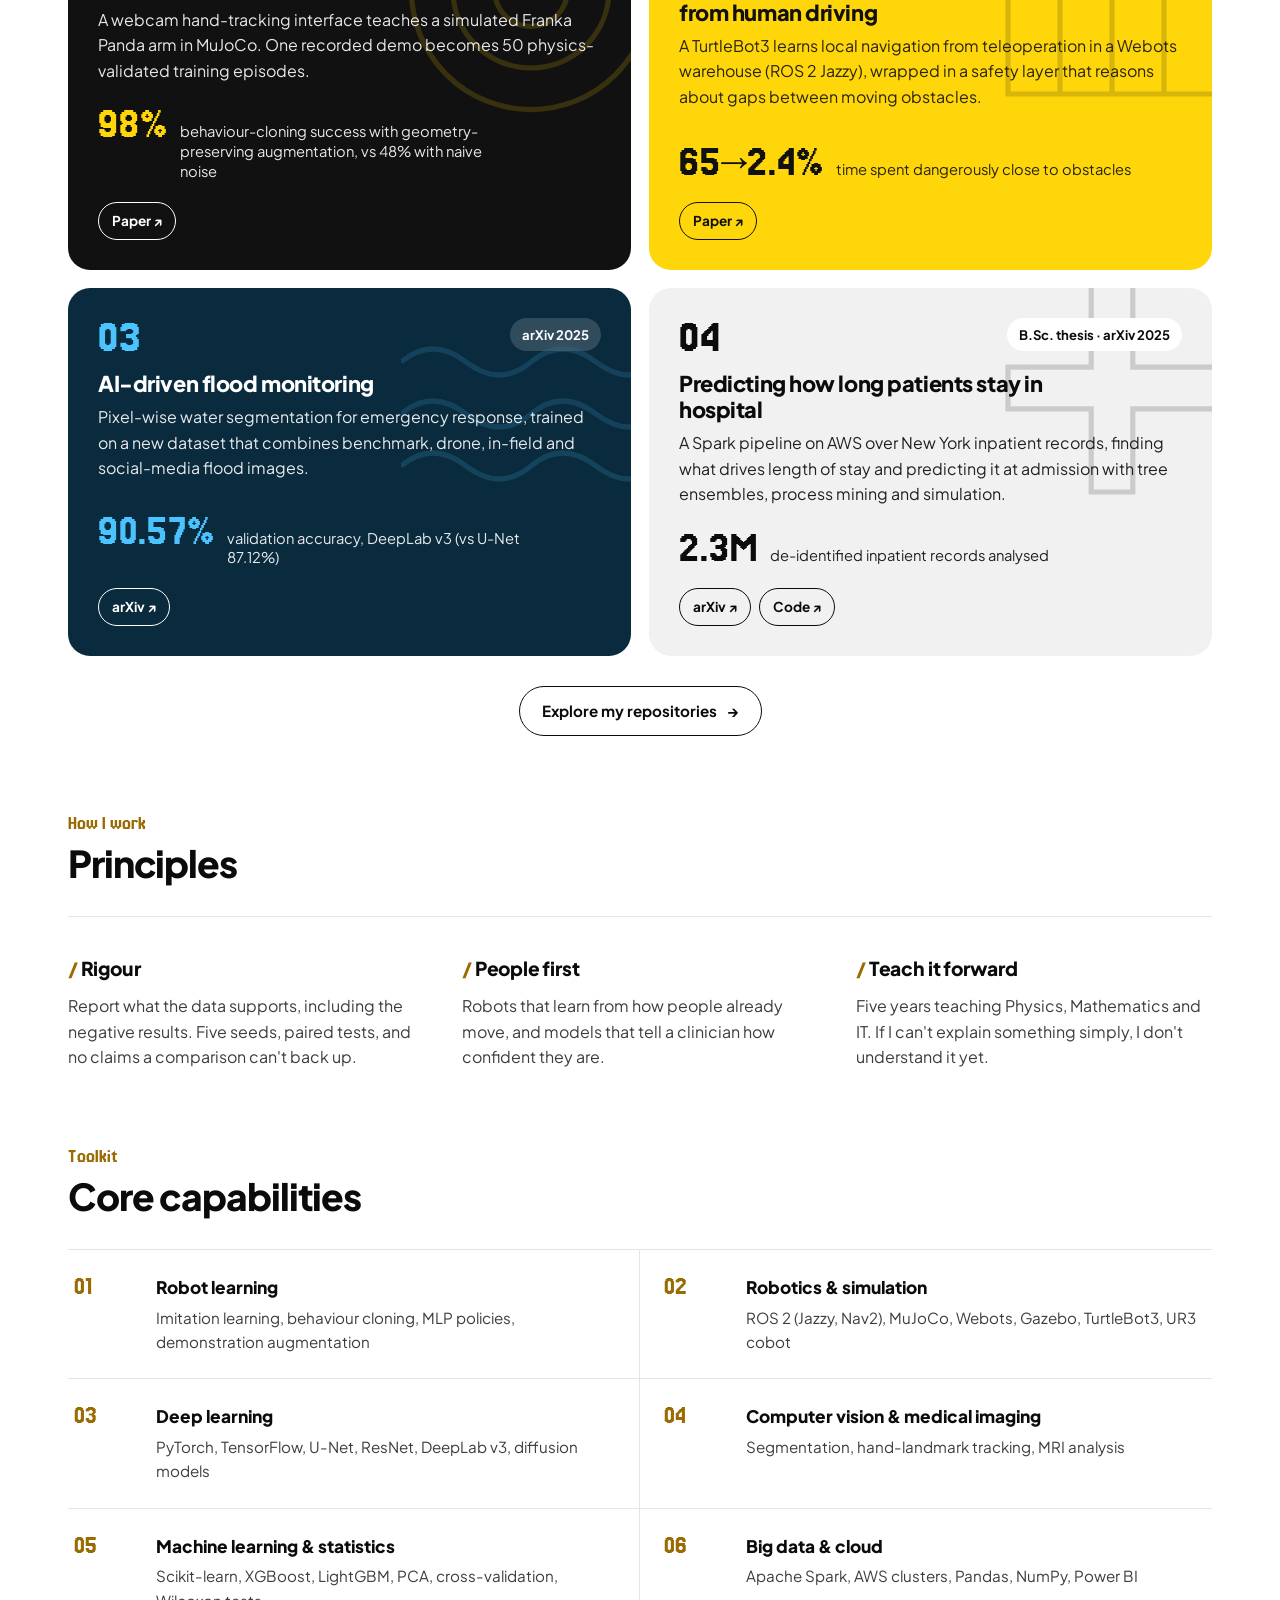
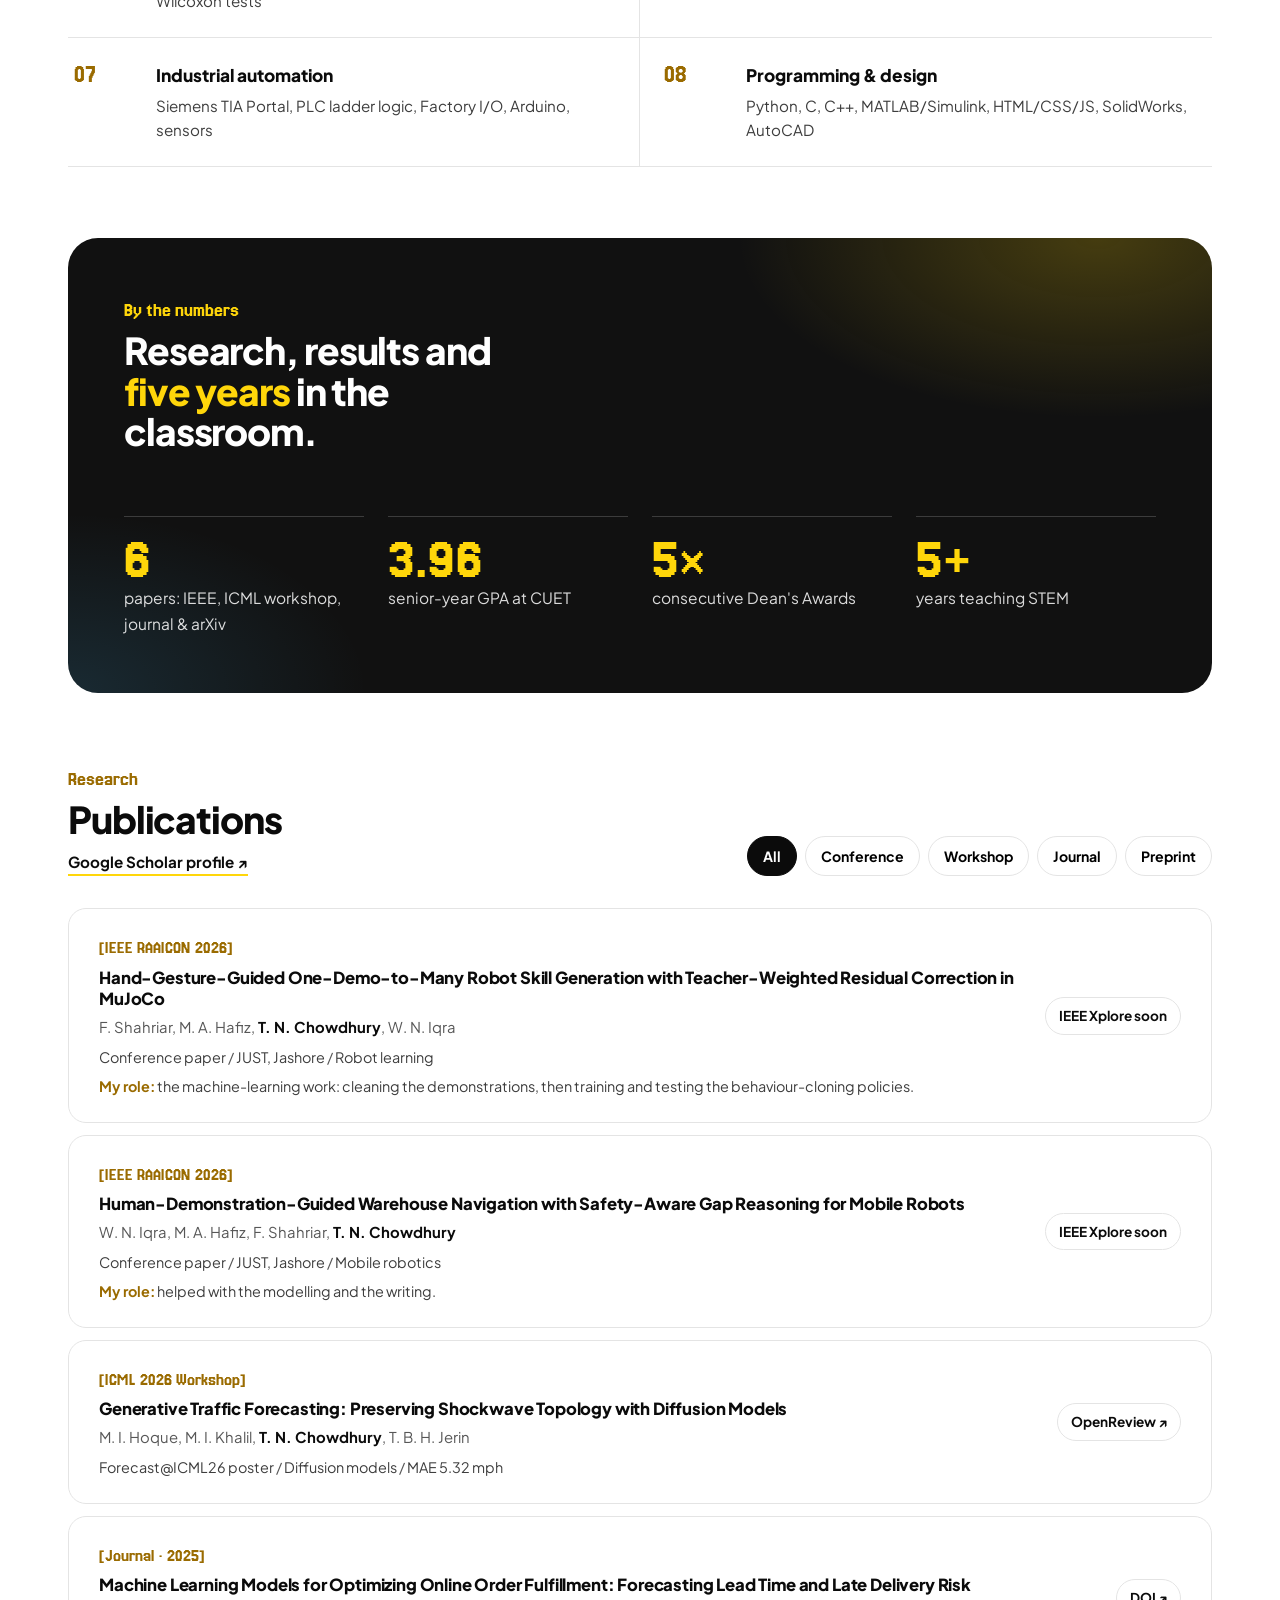
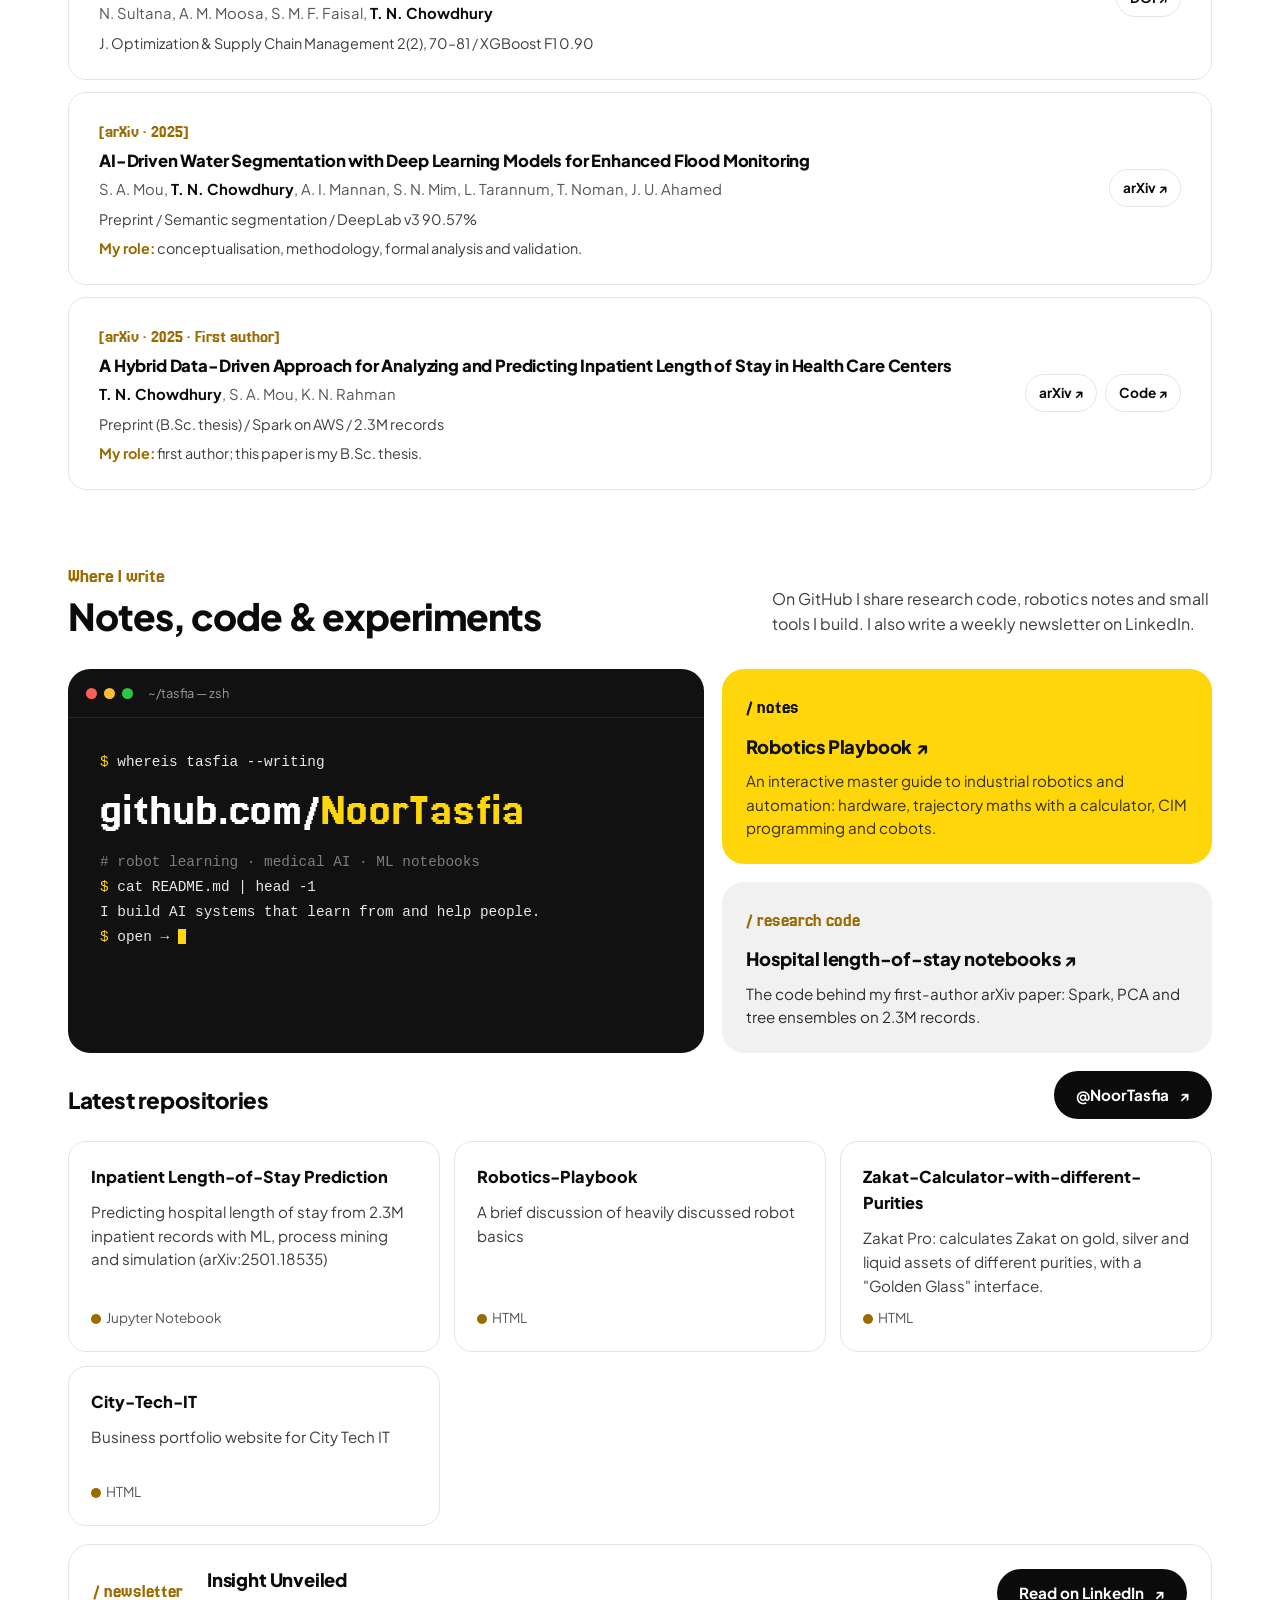
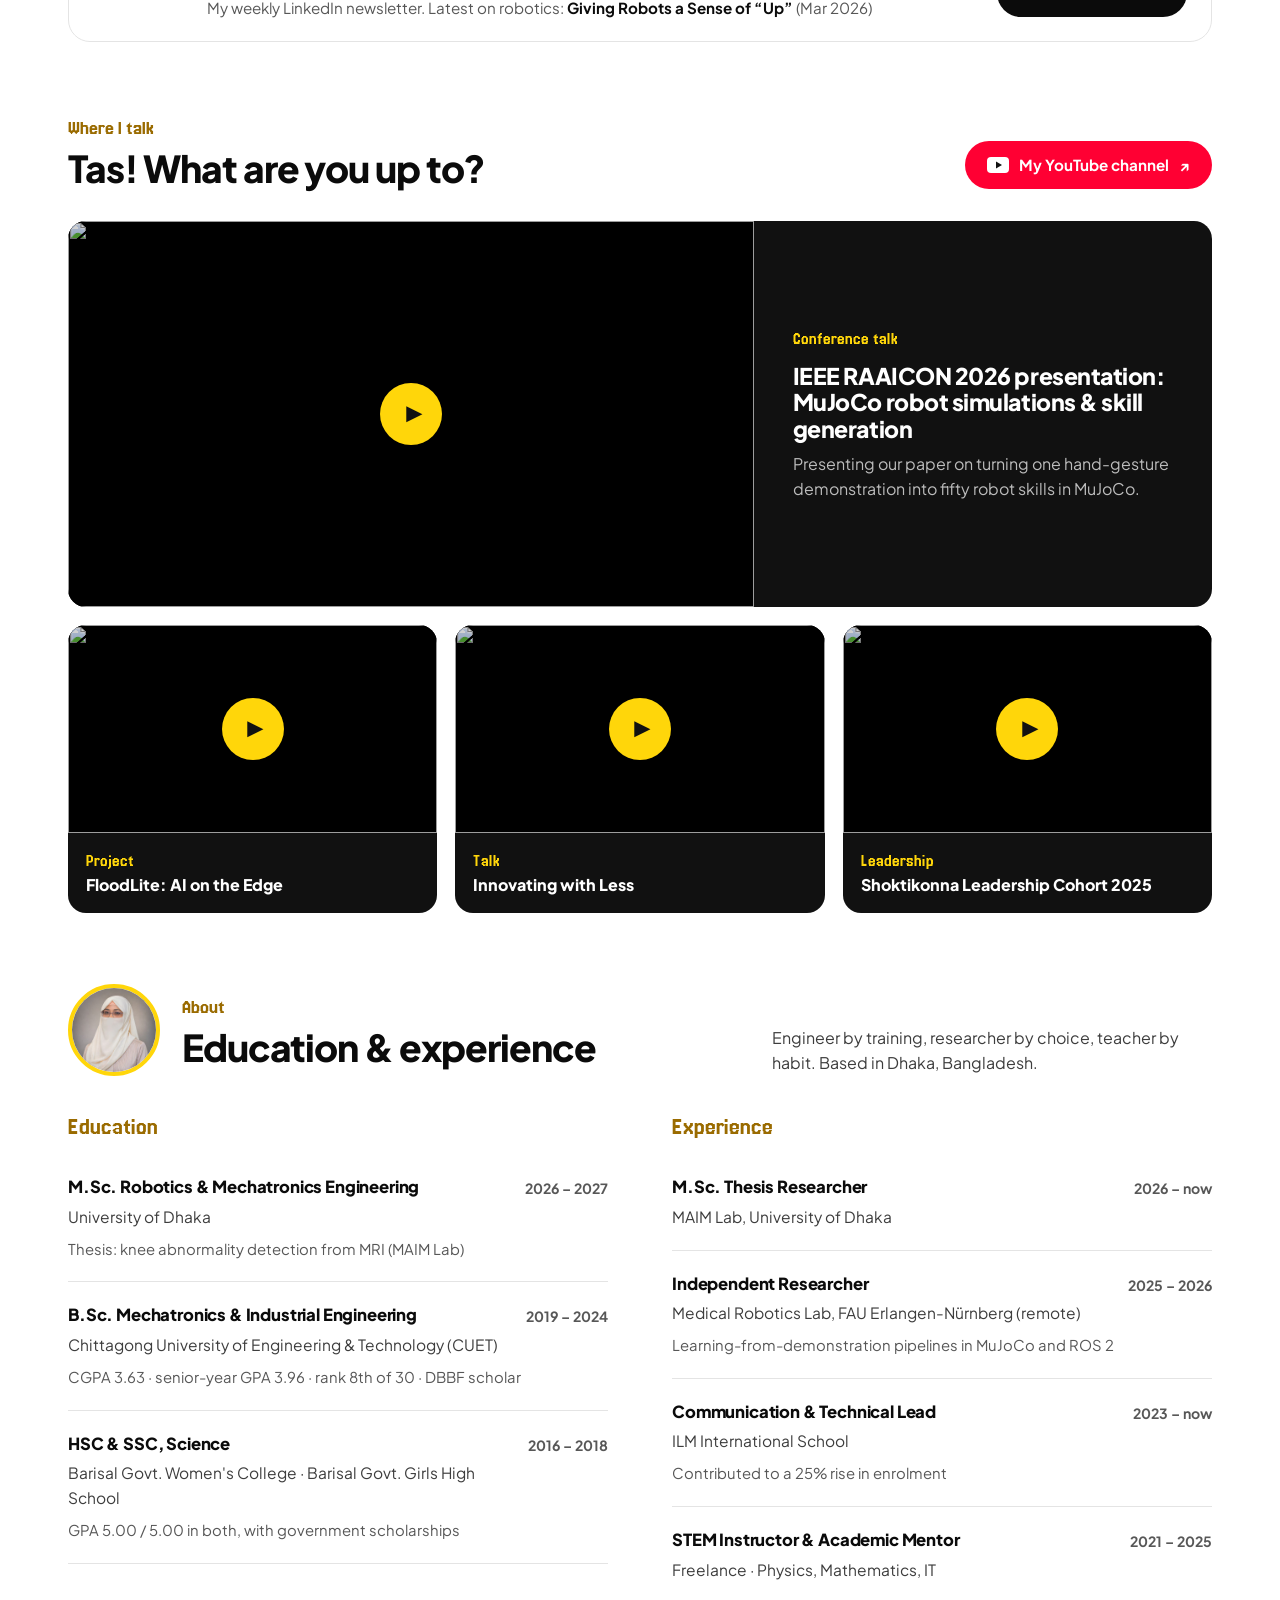
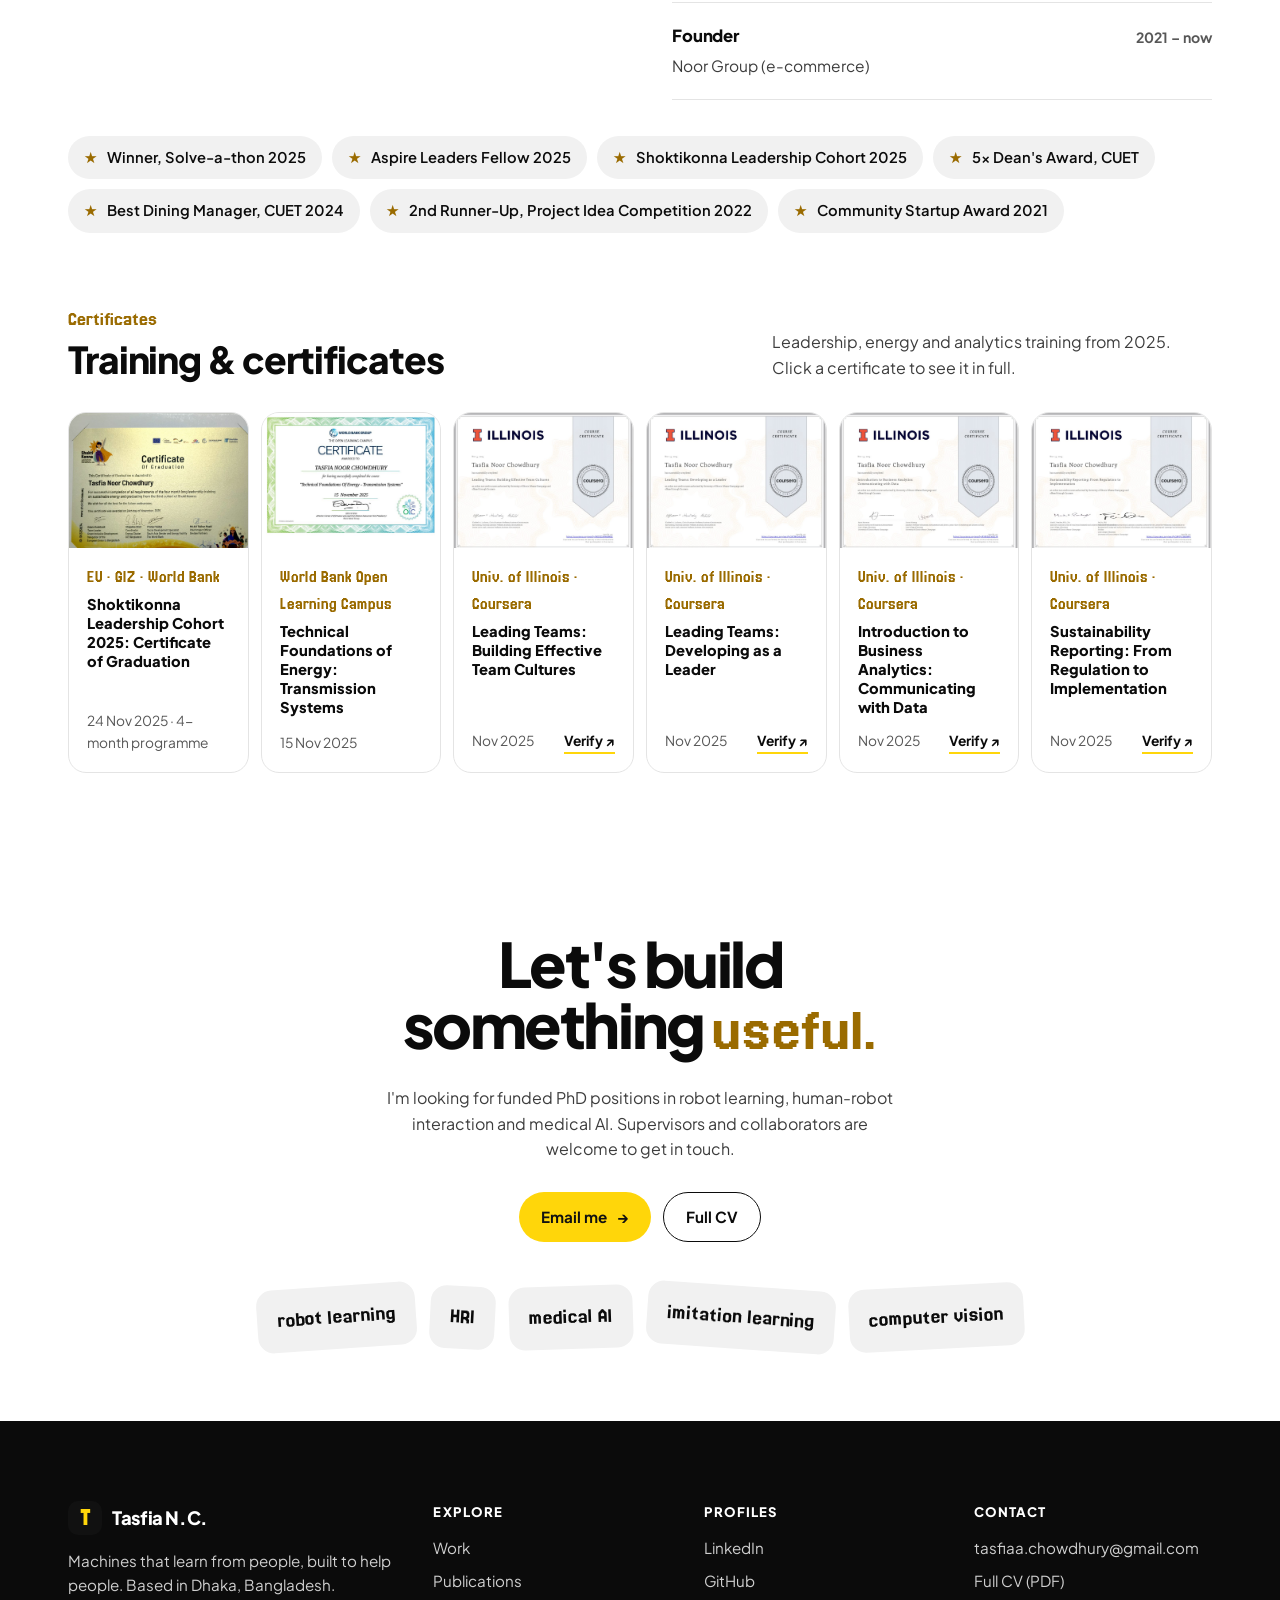
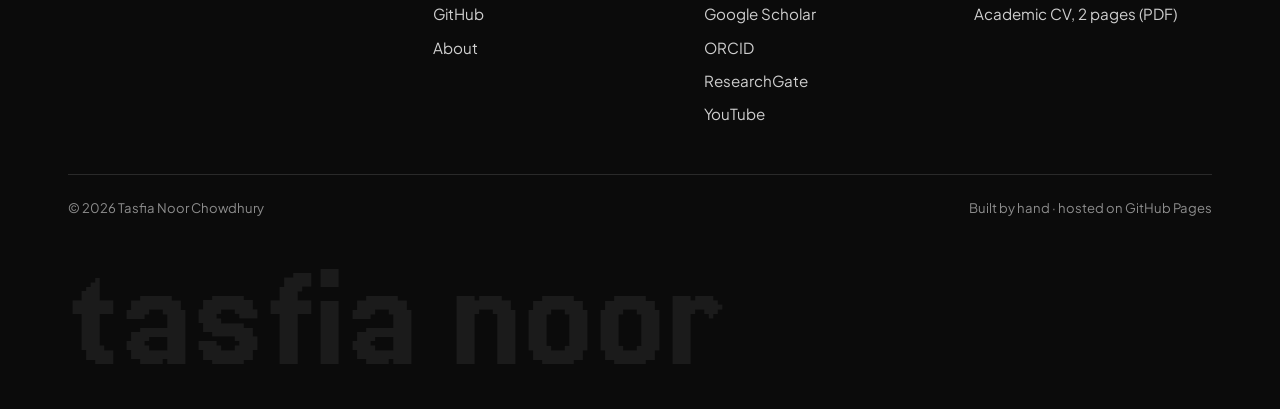
==== commit 345d341c: "Add roles for RAAICON papers and Google Scholar profile links Co-Authored-By: Claude Opus 5.5 <norep" ====
--- a/index.html
+++ b/index.html
@@ -132,6 +132,7 @@
   .news p b { color: var(--ink); }
   .pub .role { font-size: .9rem; color: var(--ink-2); margin-top: 6px; }
   .pub .role b { color: var(--sun-ink); }
+  .scholar { display: inline-block; margin-top: 10px; font-size: .95rem; font-weight: 700; border-bottom: 2px solid var(--sun); }
 
   /* videos */
   .btn-yt { background: #ff0033; color: #fff; }
@@ -562,7 +563,7 @@
   <section class="sec" id="research" style="padding-top:0">
     <div class="wrap">
       <div class="sec-head reveal">
-        <div><span class="label">Research</span><h2>Publications</h2></div>
+        <div><span class="label">Research</span><h2>Publications</h2><a class="scholar" href="https://scholar.google.com/citations?user=RaQGSYoAAAAJ&amp;hl=en" target="_blank" rel="noopener">Google Scholar profile ↗</a></div>
         <div class="filters" role="group" aria-label="Filter publications">
           <button class="on" data-f="all">All</button>
           <button data-f="conf">Conference</button>
@@ -578,6 +579,7 @@
             <h3>Hand-Gesture-Guided One-Demo-to-Many Robot Skill Generation with Teacher-Weighted Residual Correction in MuJoCo</h3>
             <div class="authors">F. Shahriar, M. A. Hafiz, <b>T. N. Chowdhury</b>, W. N. Iqra</div>
             <div class="meta"><span>Conference paper</span><span>JUST, Jashore</span><span>Robot learning</span></div>
+            <div class="role"><b>My role:</b> the machine-learning work: cleaning the demonstrations, then training and testing the behaviour-cloning policies.</div>
           </div>
           <div class="act"><span class="chip">IEEE Xplore soon</span></div>
         </article>
@@ -587,6 +589,7 @@
             <h3>Human-Demonstration-Guided Warehouse Navigation with Safety-Aware Gap Reasoning for Mobile Robots</h3>
             <div class="authors">W. N. Iqra, M. A. Hafiz, F. Shahriar, <b>T. N. Chowdhury</b></div>
             <div class="meta"><span>Conference paper</span><span>JUST, Jashore</span><span>Mobile robotics</span></div>
+            <div class="role"><b>My role:</b> helped with the modelling and the writing.</div>
           </div>
           <div class="act"><span class="chip">IEEE Xplore soon</span></div>
         </article>
@@ -822,6 +825,7 @@
         <ul>
           <li><a href="https://www.linkedin.com/in/tasfia-noor-chowdhury/" target="_blank" rel="noopener">LinkedIn</a></li>
           <li><a href="https://github.com/NoorTasfia" target="_blank" rel="noopener">GitHub</a></li>
+          <li><a href="https://scholar.google.com/citations?user=RaQGSYoAAAAJ&amp;hl=en" target="_blank" rel="noopener">Google Scholar</a></li>
           <li><a href="https://orcid.org/0009-0005-2074-1118" target="_blank" rel="noopener">ORCID</a></li>
           <li><a href="https://www.researchgate.net/profile/Tasfia-Chowdhury" target="_blank" rel="noopener">ResearchGate</a></li>
           <li><a href="https://www.youtube.com/@taswhatareyouupto933/videos" target="_blank" rel="noopener">YouTube</a></li>
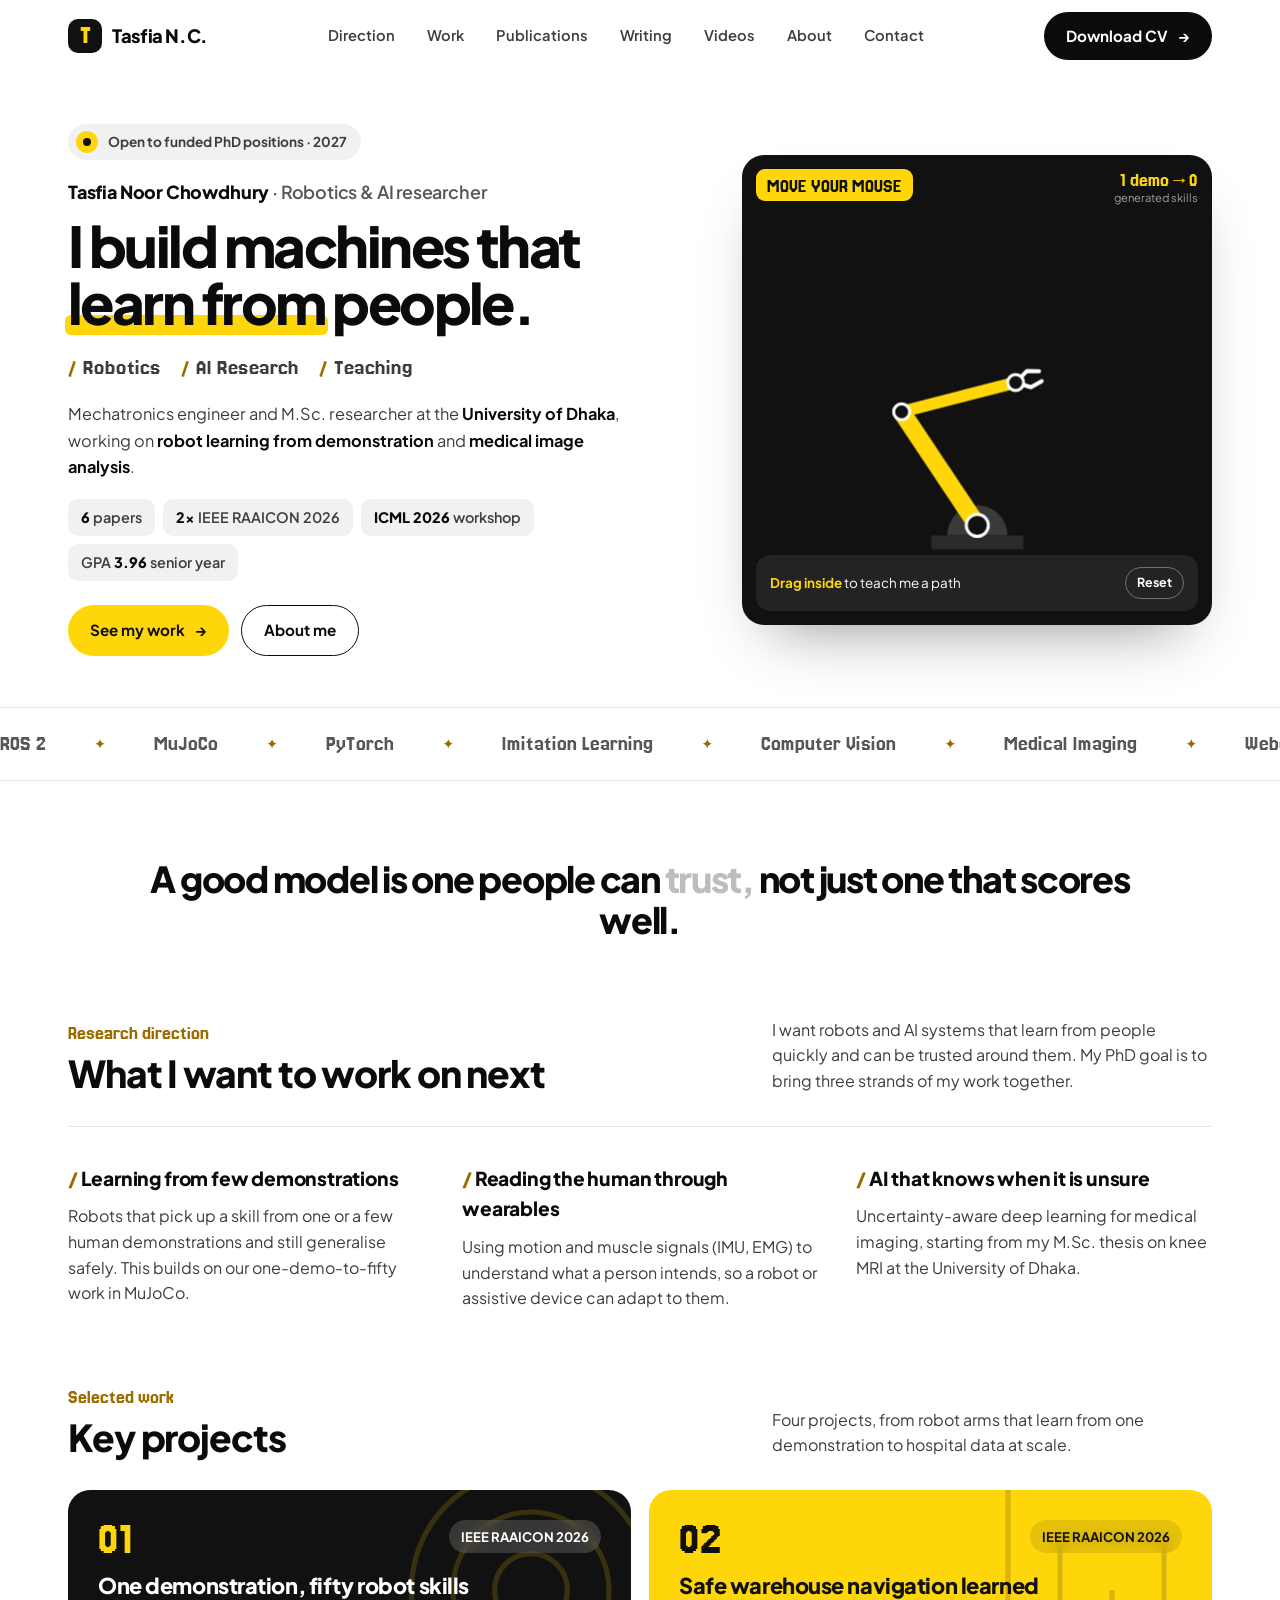
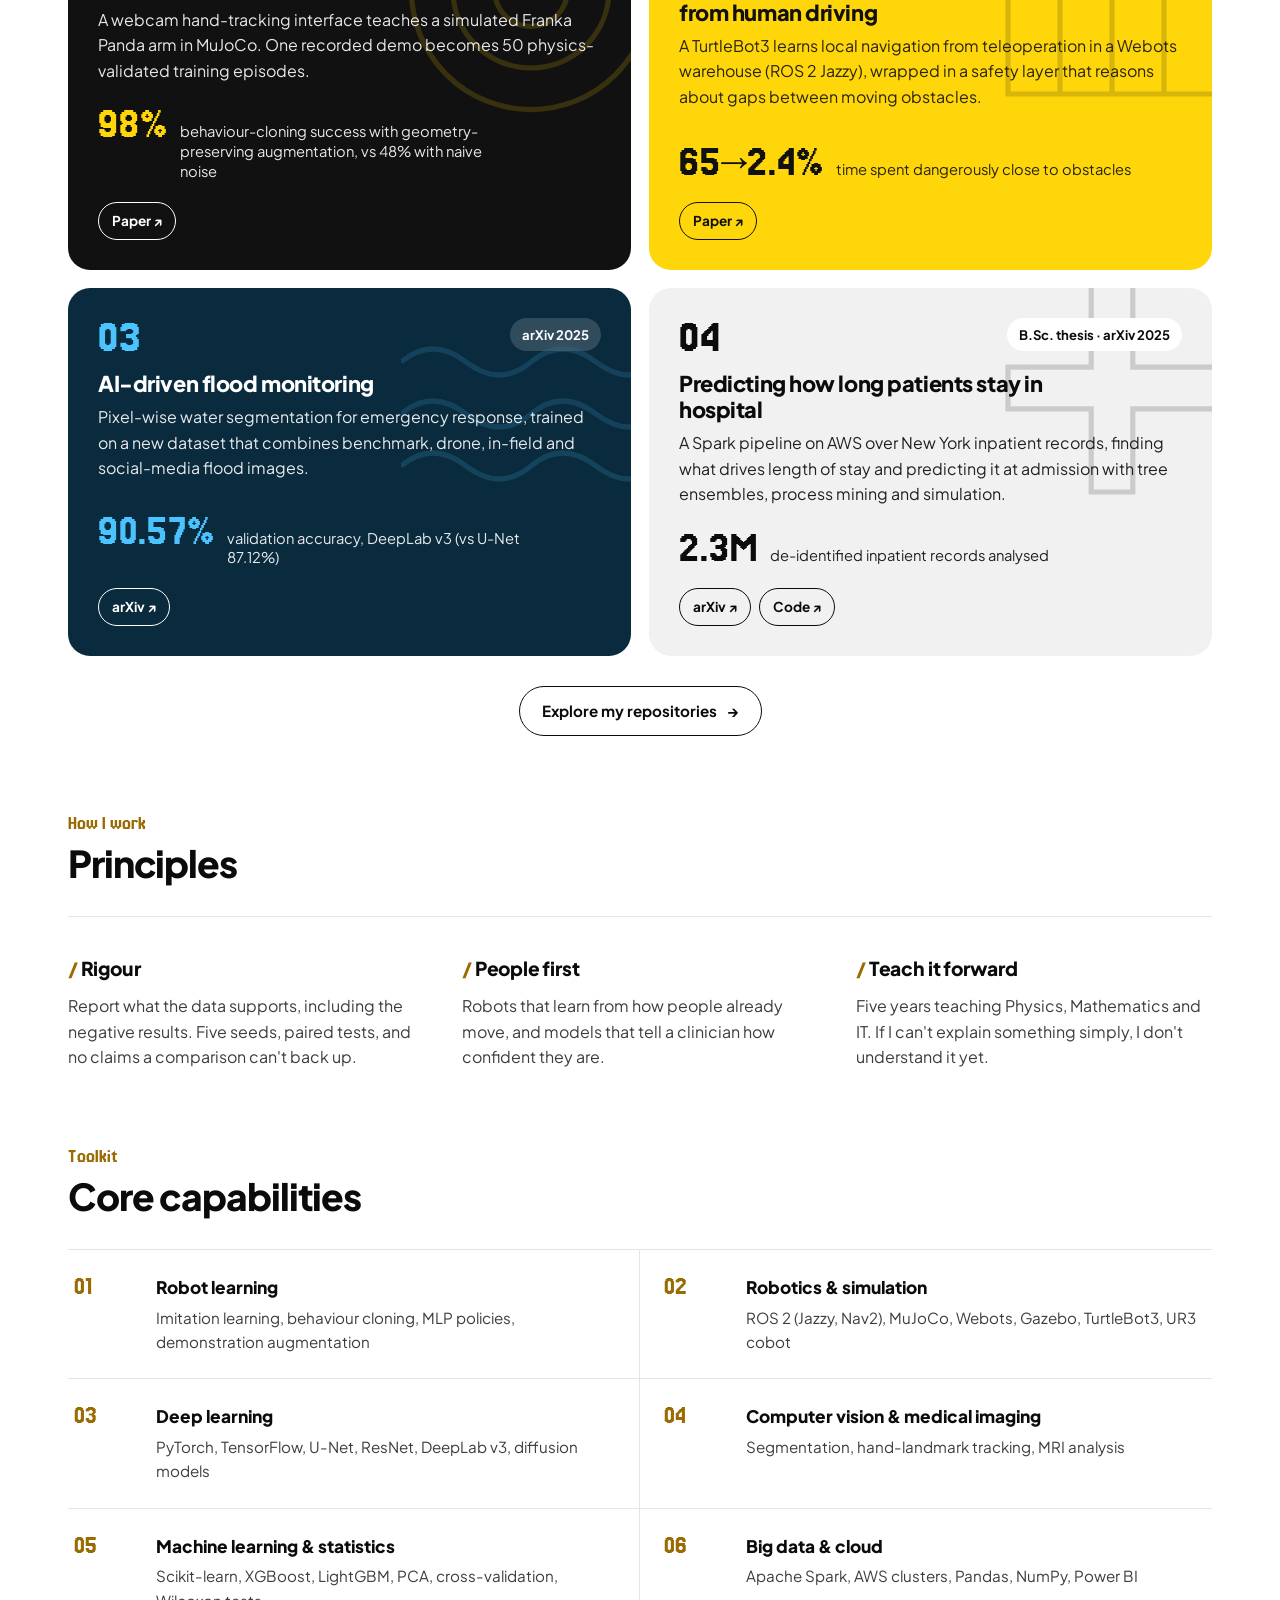
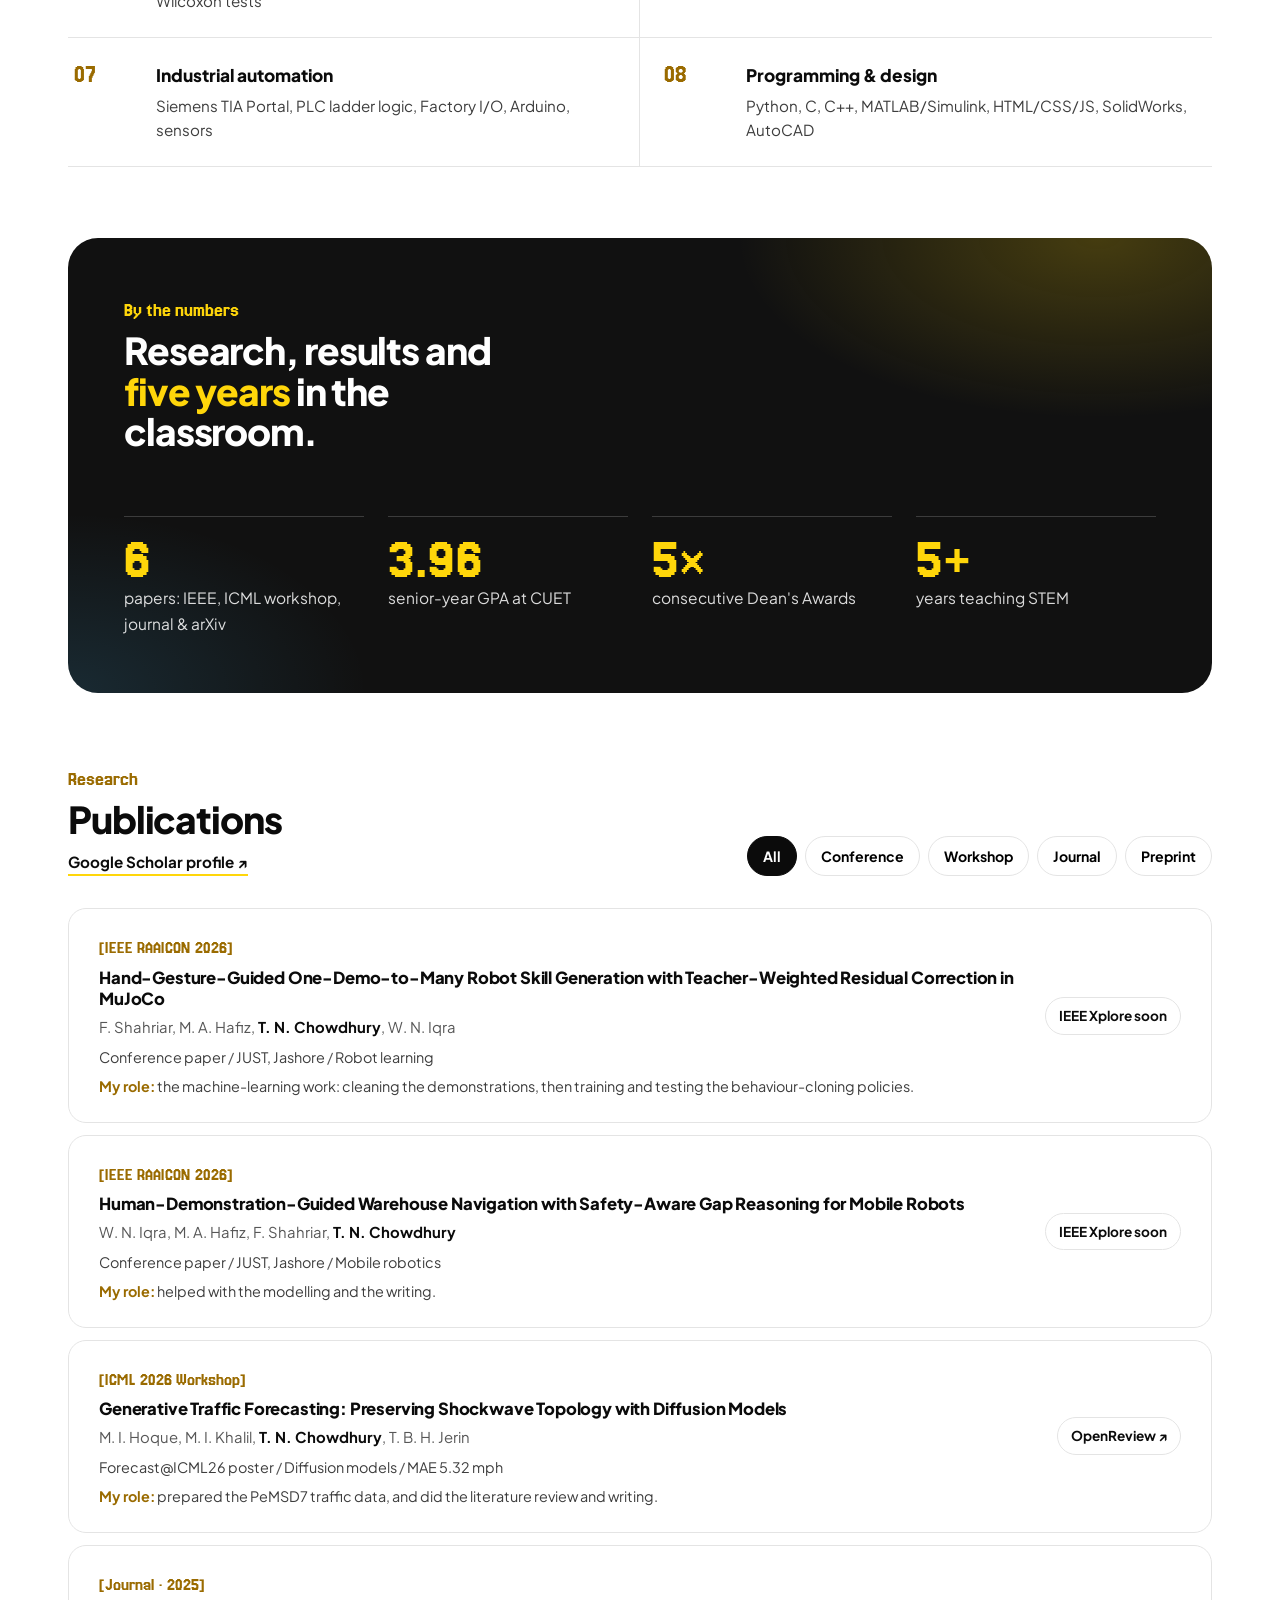
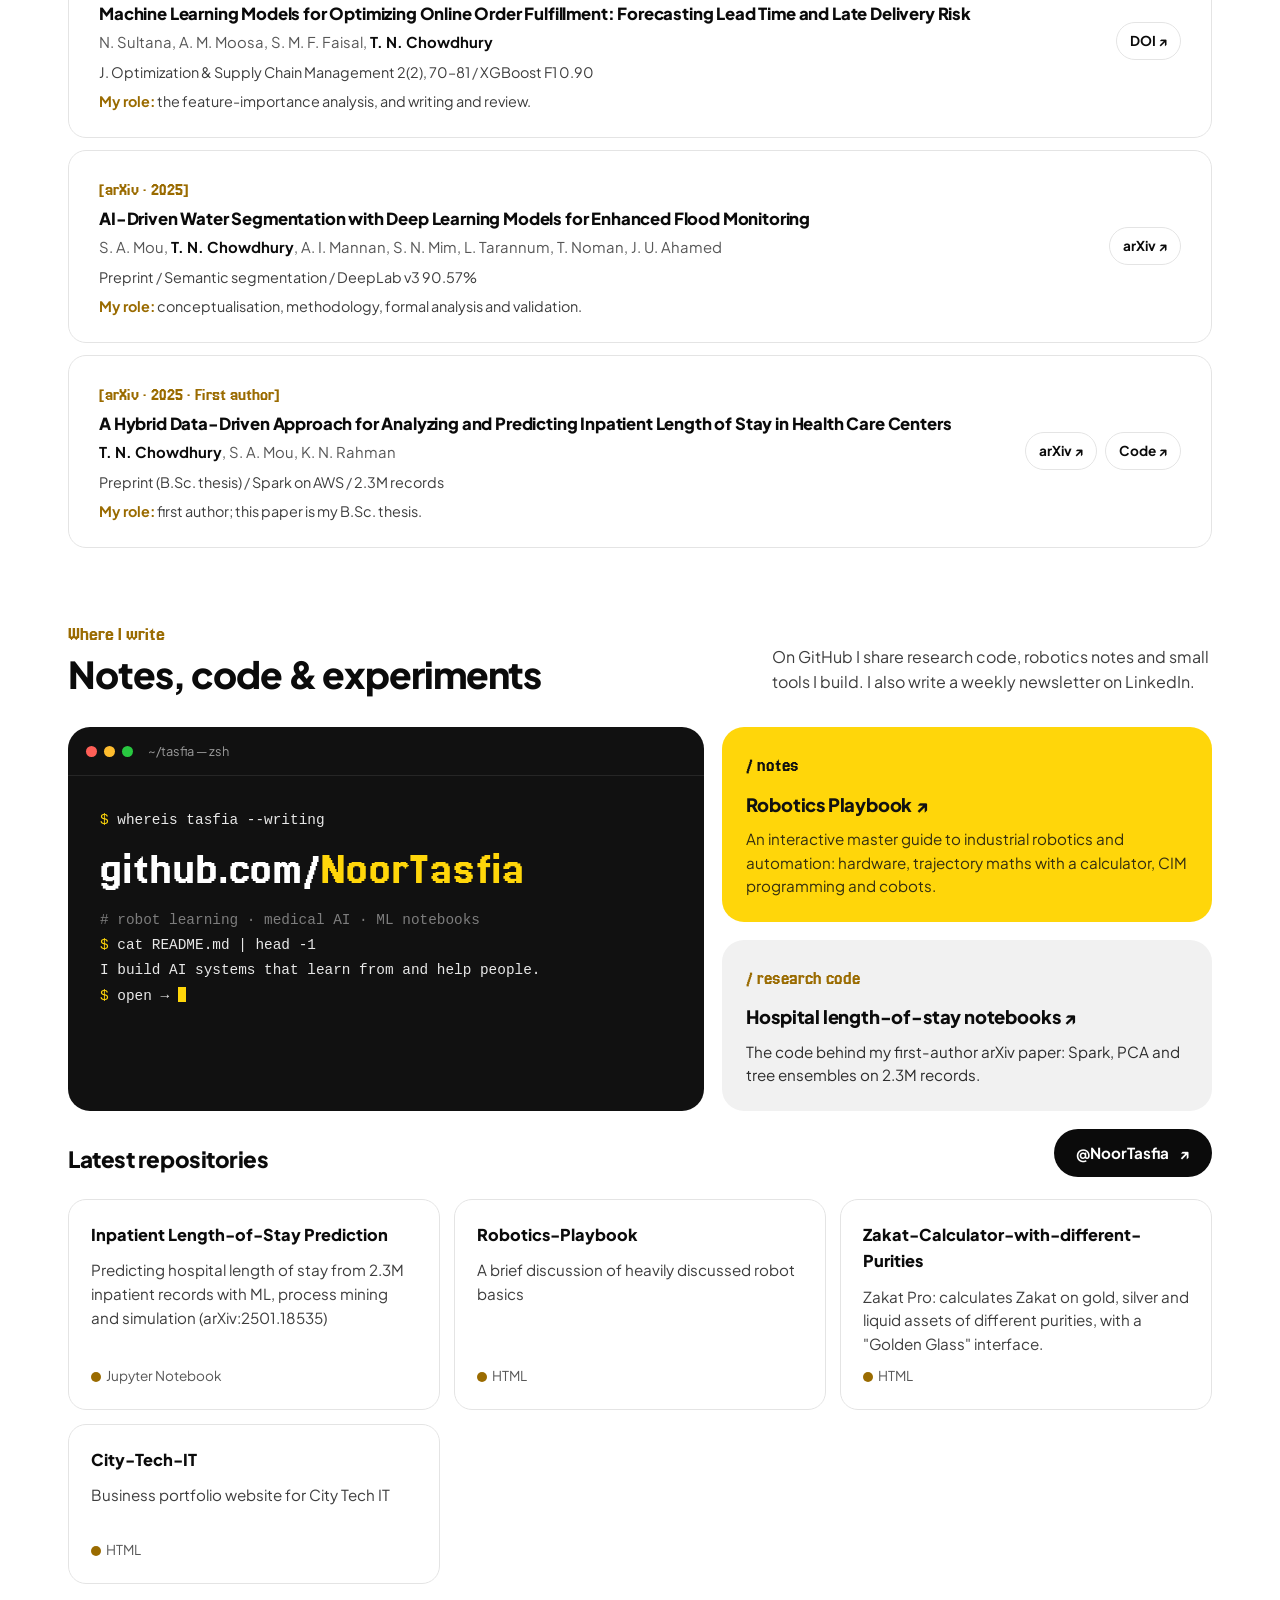
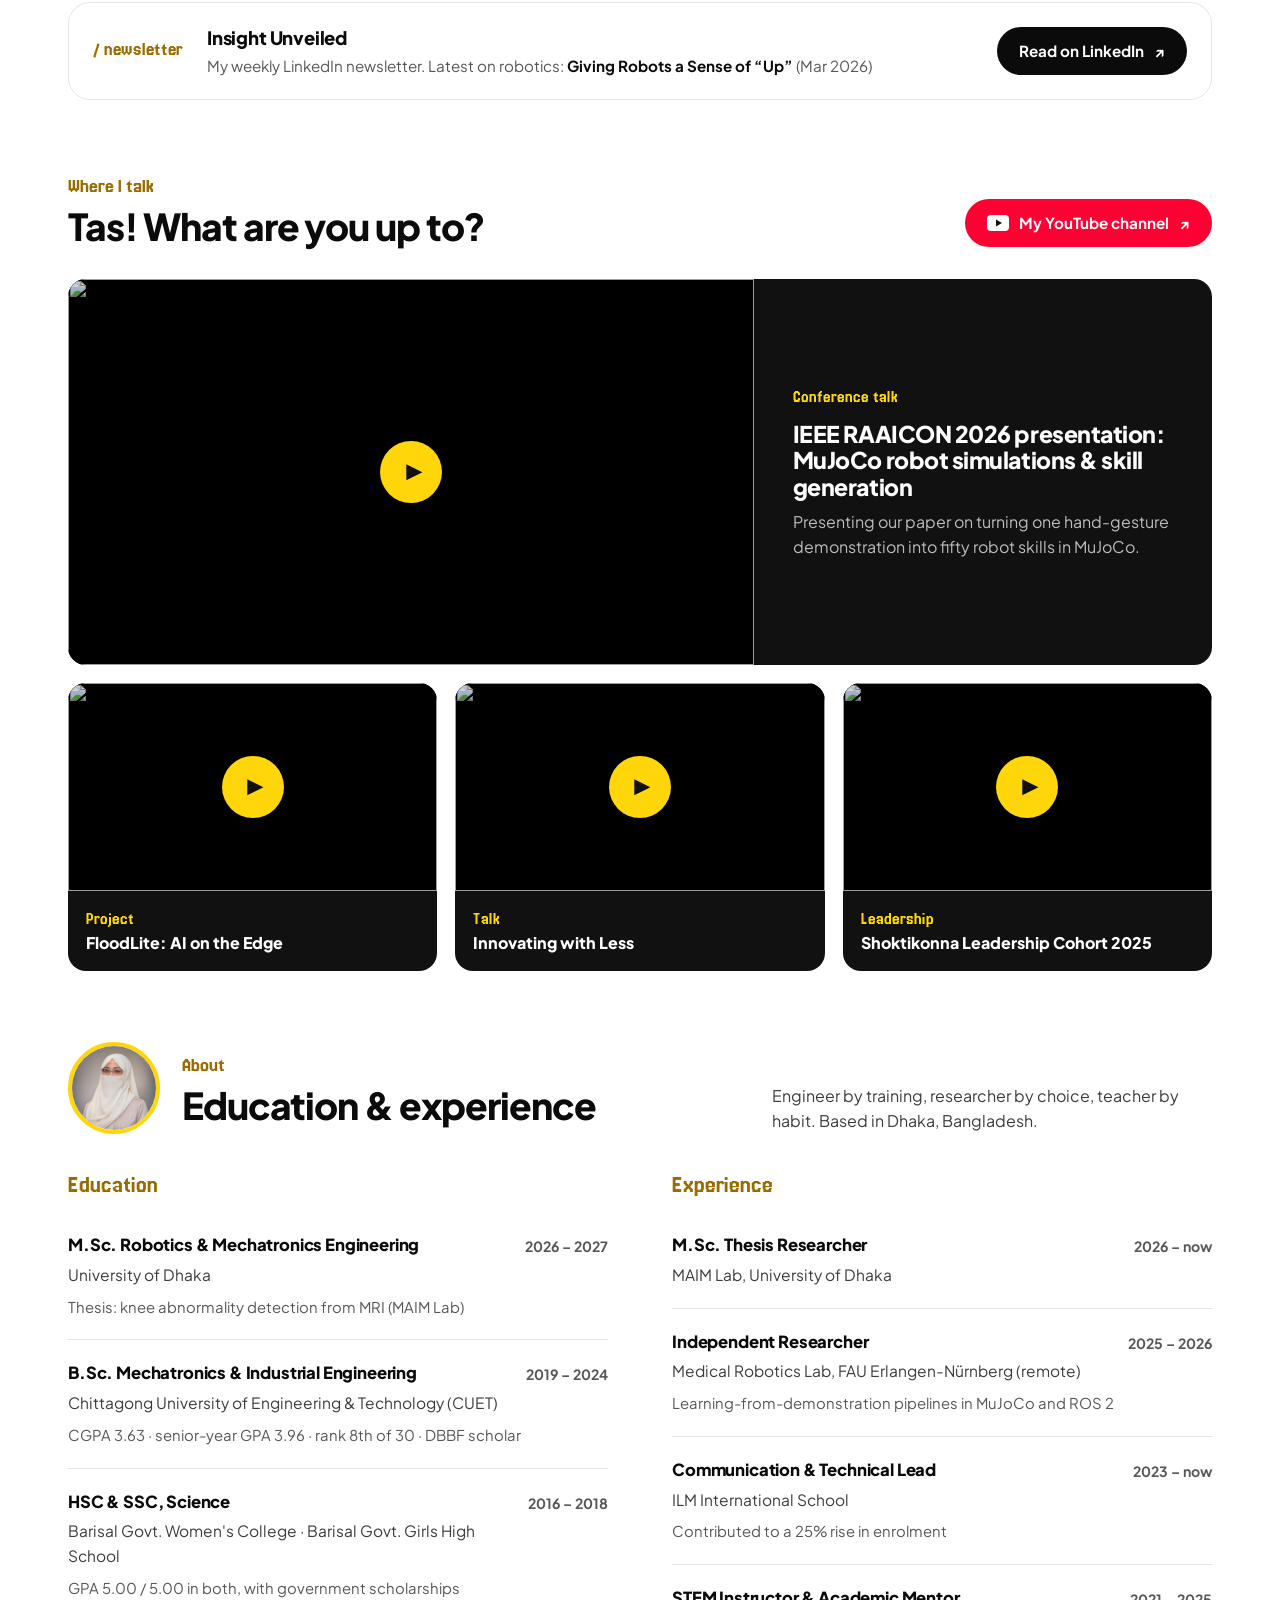
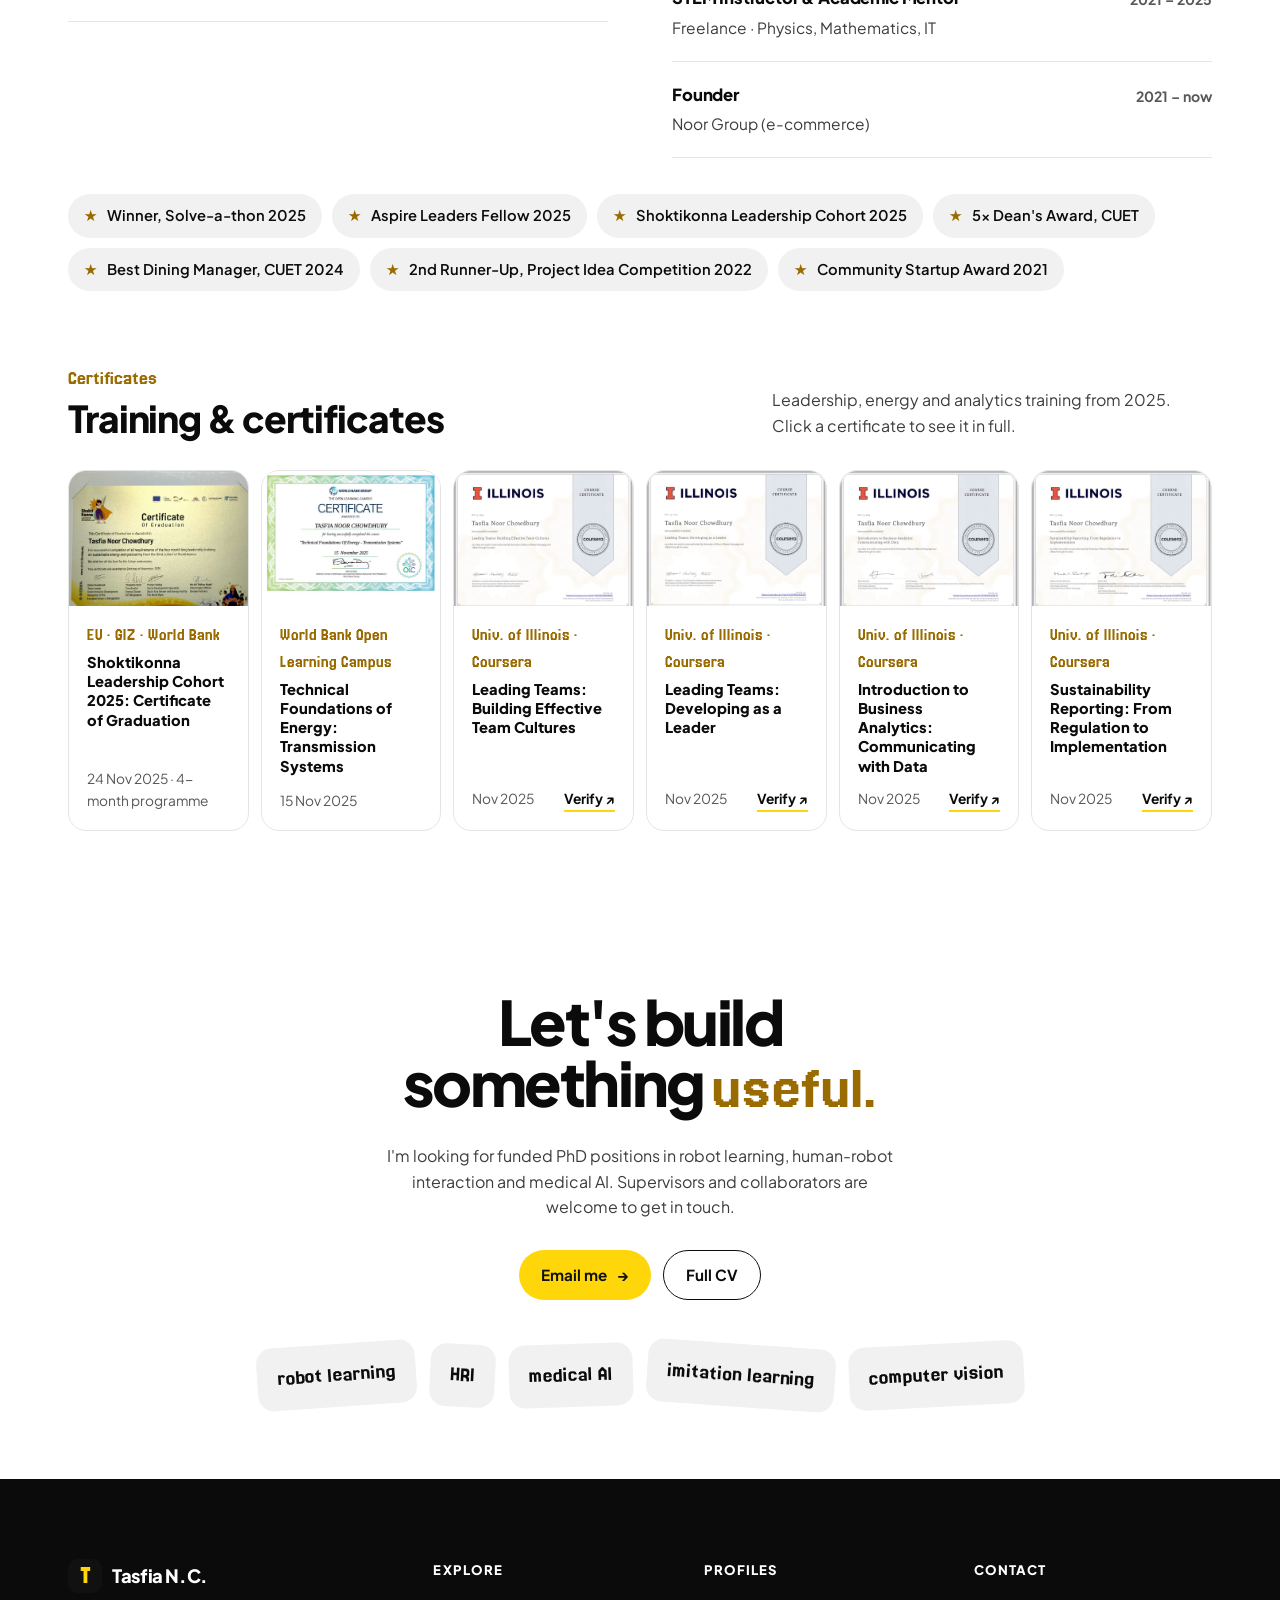
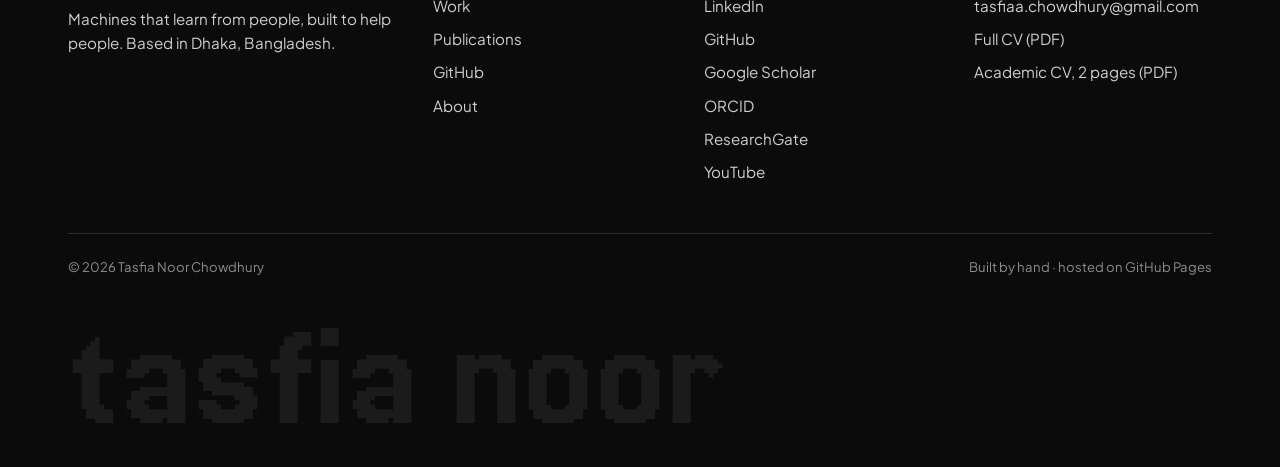
==== commit 79fb84b0: "Add roles for ICML poster and supply-chain paper Co-Authored-By: Claude Opus 5.5 <noreply@anthropic." ====
--- a/index.html
+++ b/index.html
@@ -599,6 +599,7 @@
             <h3>Generative Traffic Forecasting: Preserving Shockwave Topology with Diffusion Models</h3>
             <div class="authors">M. I. Hoque, M. I. Khalil, <b>T. N. Chowdhury</b>, T. B. H. Jerin</div>
             <div class="meta"><span>Forecast@ICML26 poster</span><span>Diffusion models</span><span>MAE 5.32 mph</span></div>
+            <div class="role"><b>My role:</b> prepared the PeMSD7 traffic data, and did the literature review and writing.</div>
           </div>
           <div class="act"><a class="chip" href="https://openreview.net/forum?id=KA5RdNascV" target="_blank" rel="noopener">OpenReview ↗</a></div>
         </article>
@@ -608,6 +609,7 @@
             <h3>Machine Learning Models for Optimizing Online Order Fulfillment: Forecasting Lead Time and Late Delivery Risk</h3>
             <div class="authors">N. Sultana, A. M. Moosa, S. M. F. Faisal, <b>T. N. Chowdhury</b></div>
             <div class="meta"><span>J. Optimization &amp; Supply Chain Management 2(2), 70–81</span><span>XGBoost F1 0.90</span></div>
+            <div class="role"><b>My role:</b> the feature-importance analysis, and writing and review.</div>
           </div>
           <div class="act"><a class="chip" href="https://doi.org/10.22034/ISS.2025.9373.1049" target="_blank" rel="noopener">DOI ↗</a></div>
         </article>
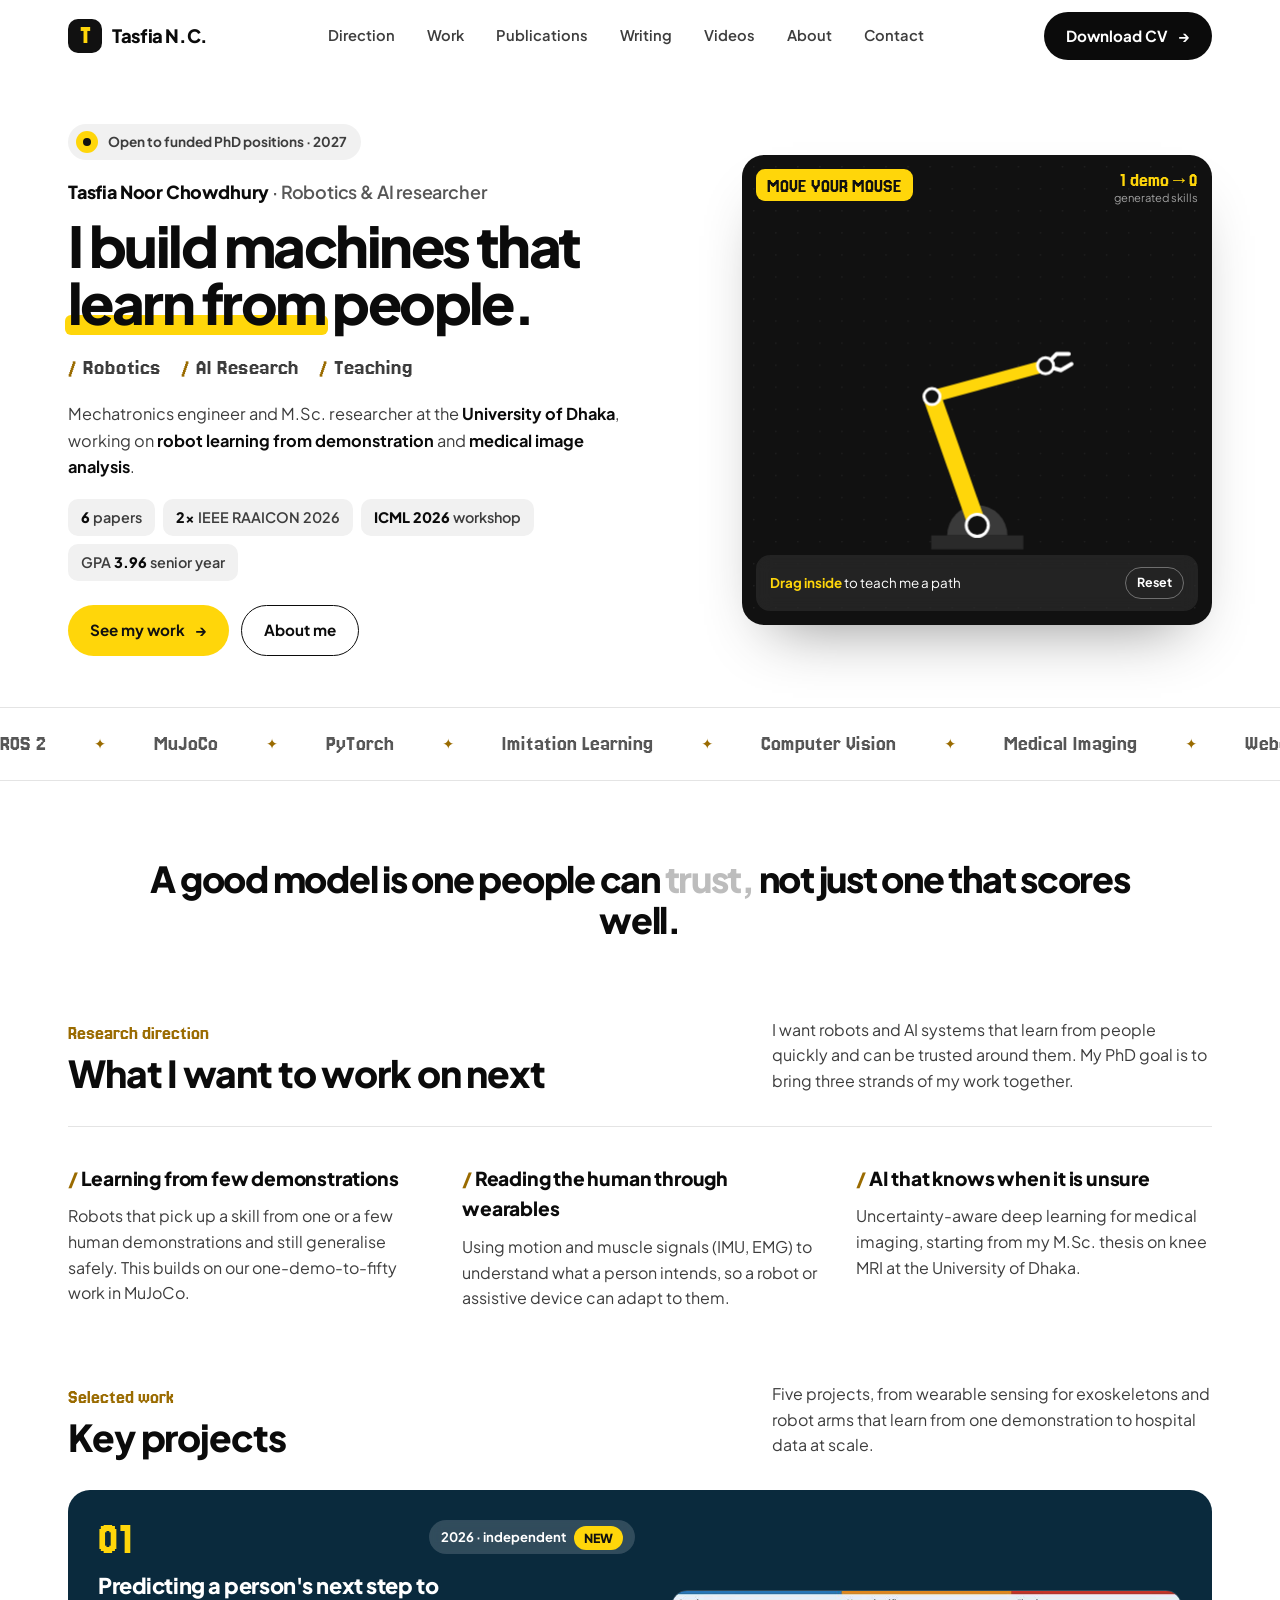
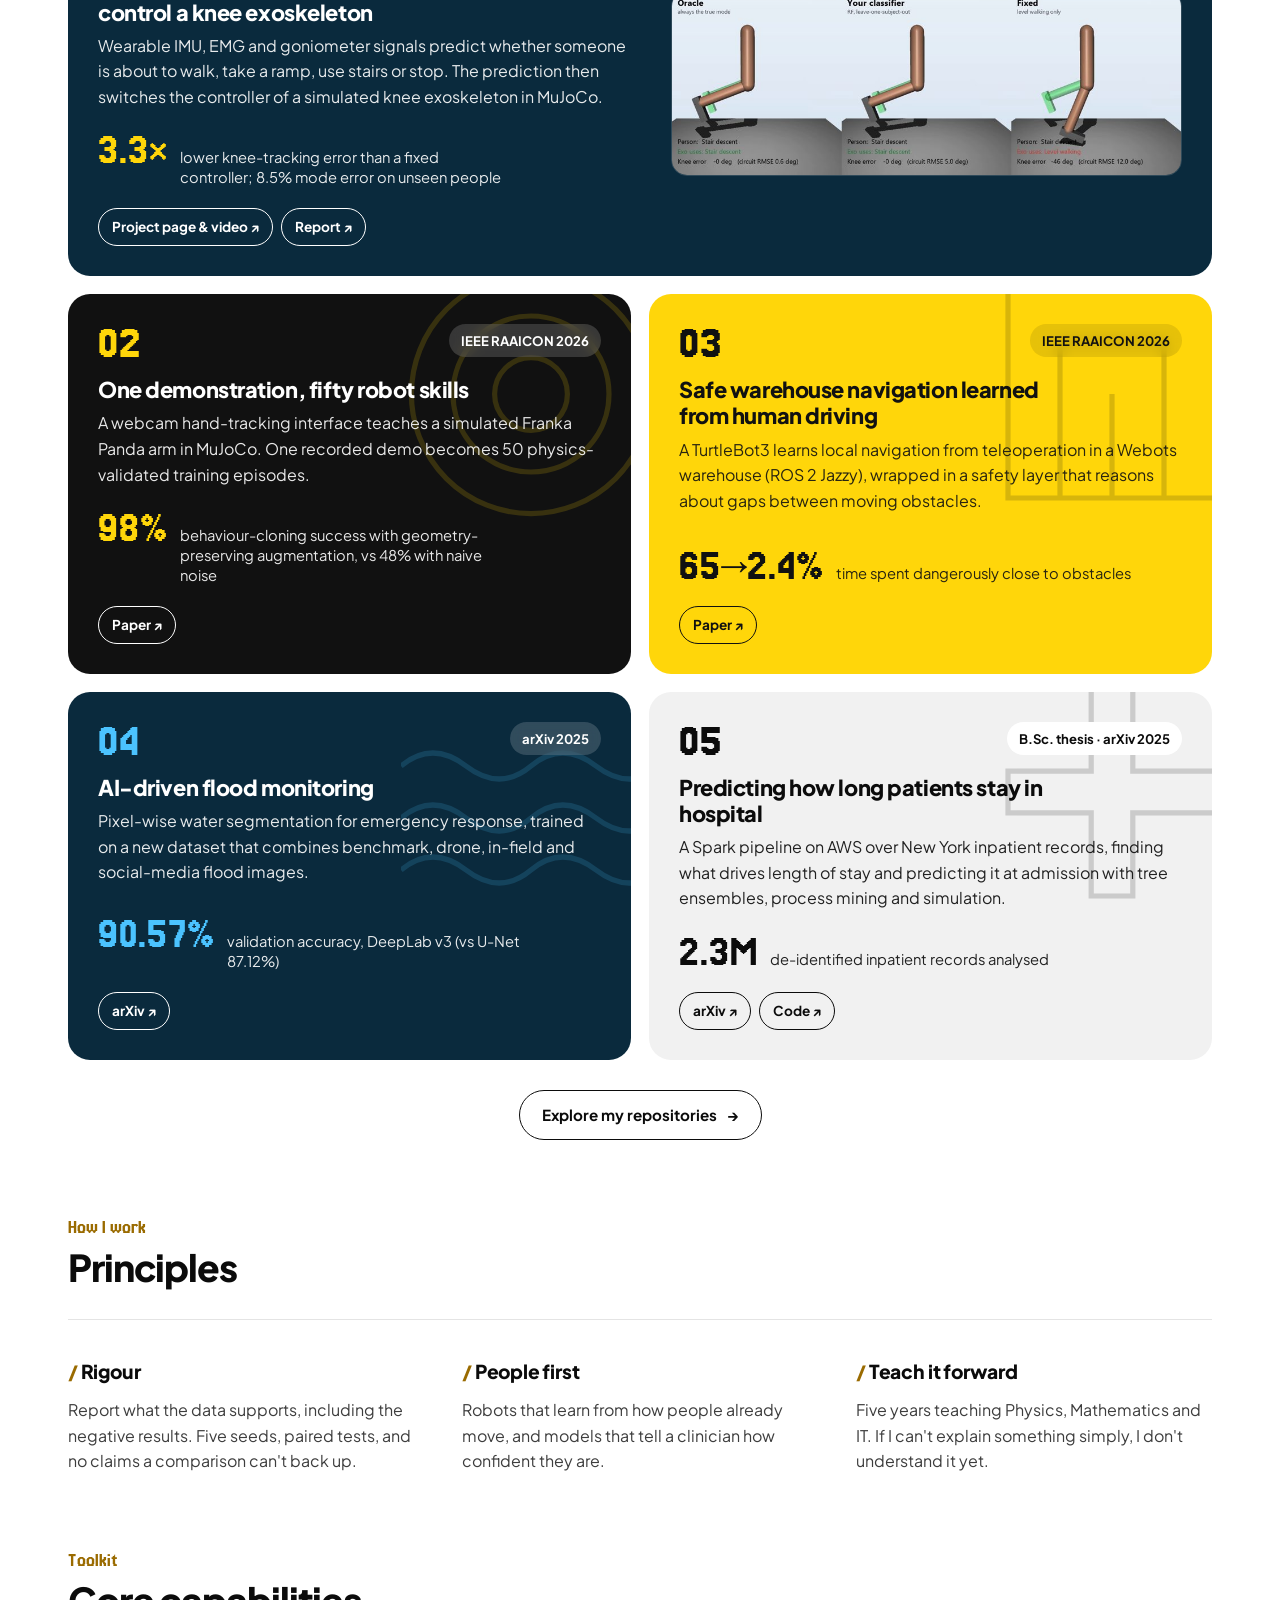
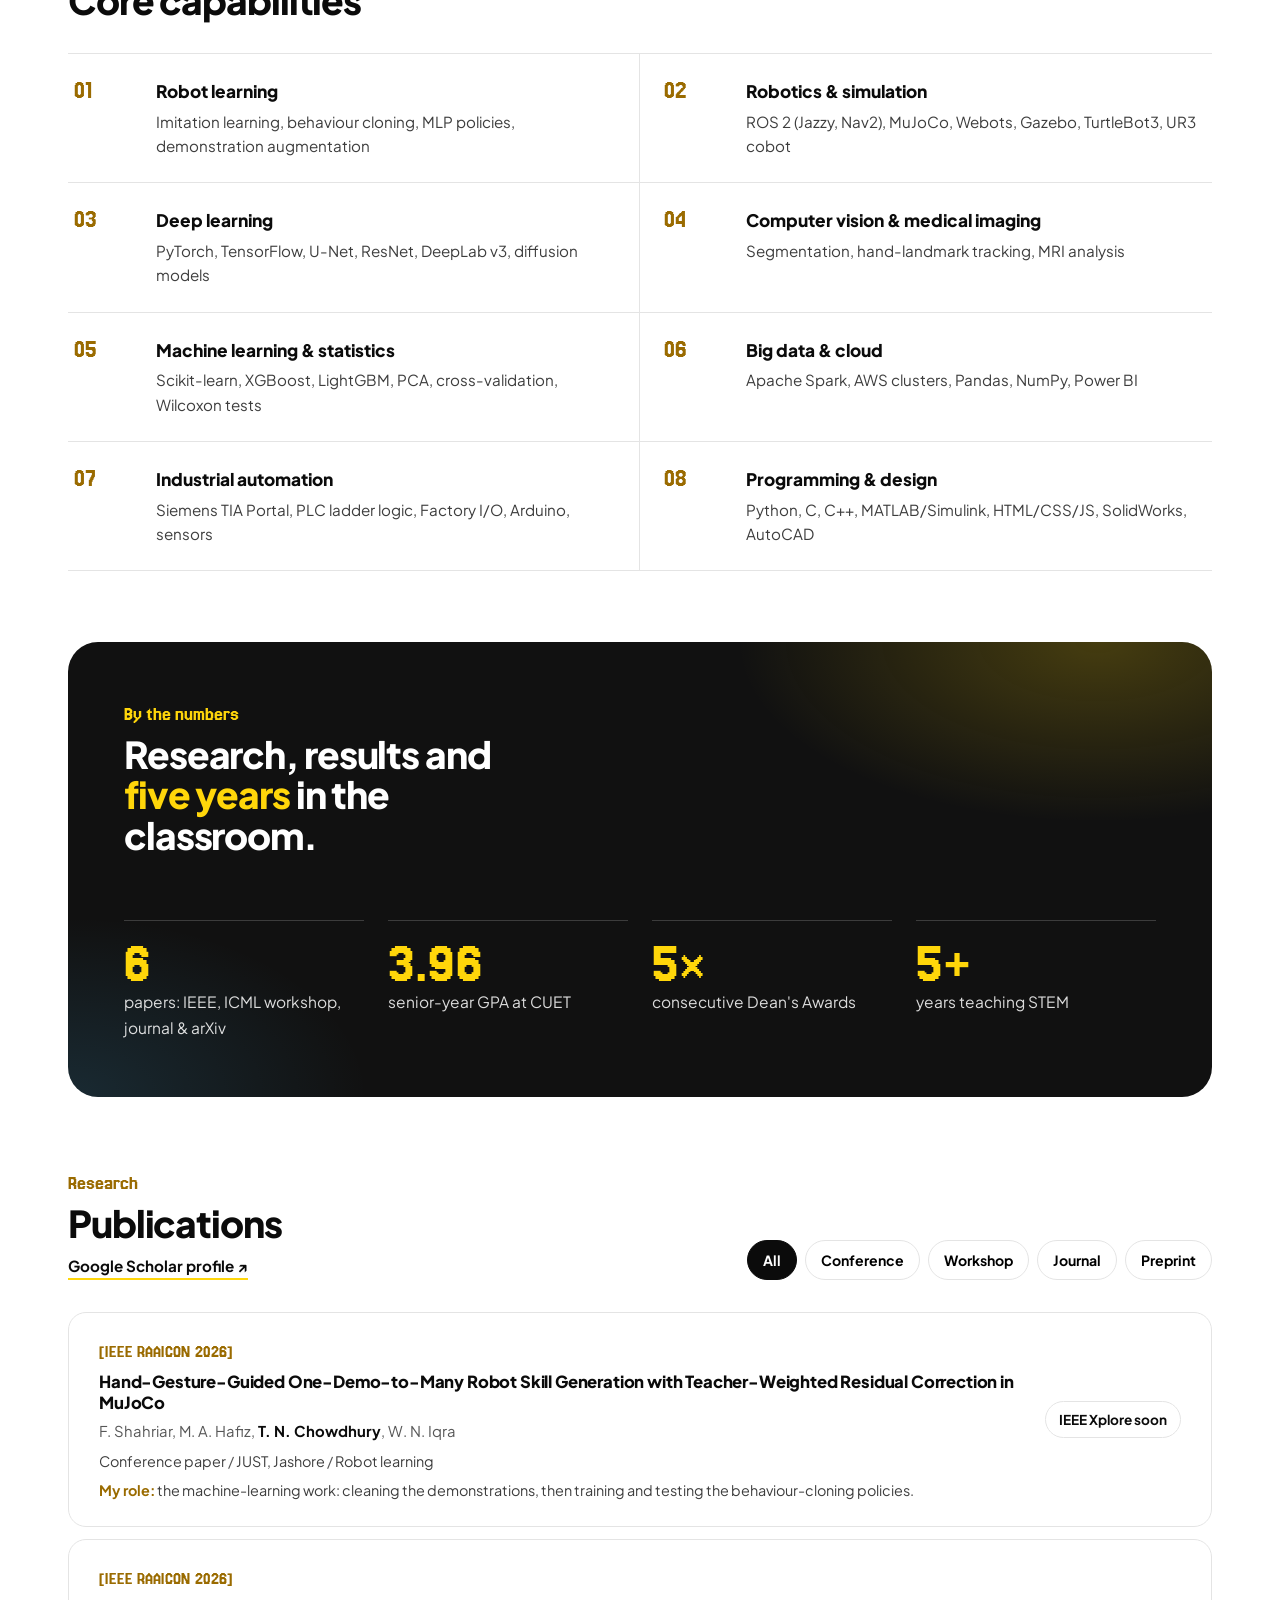
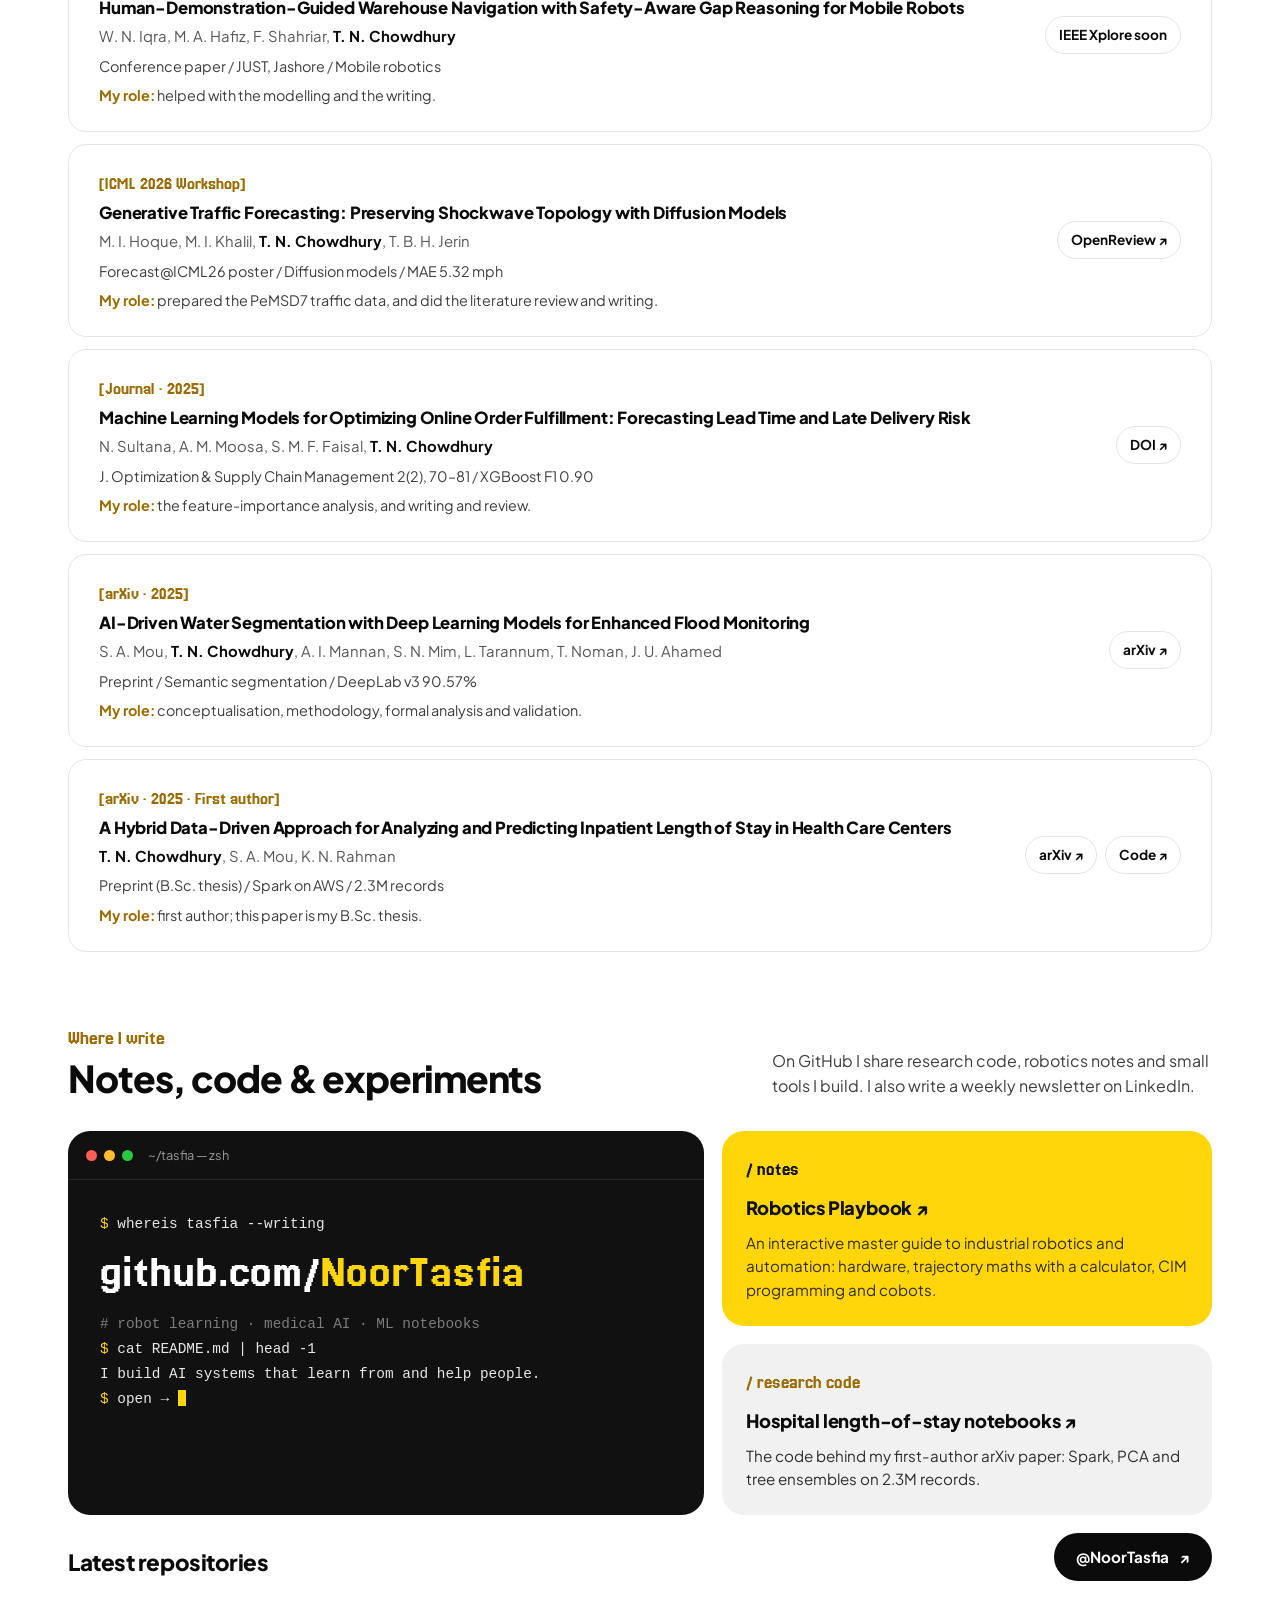
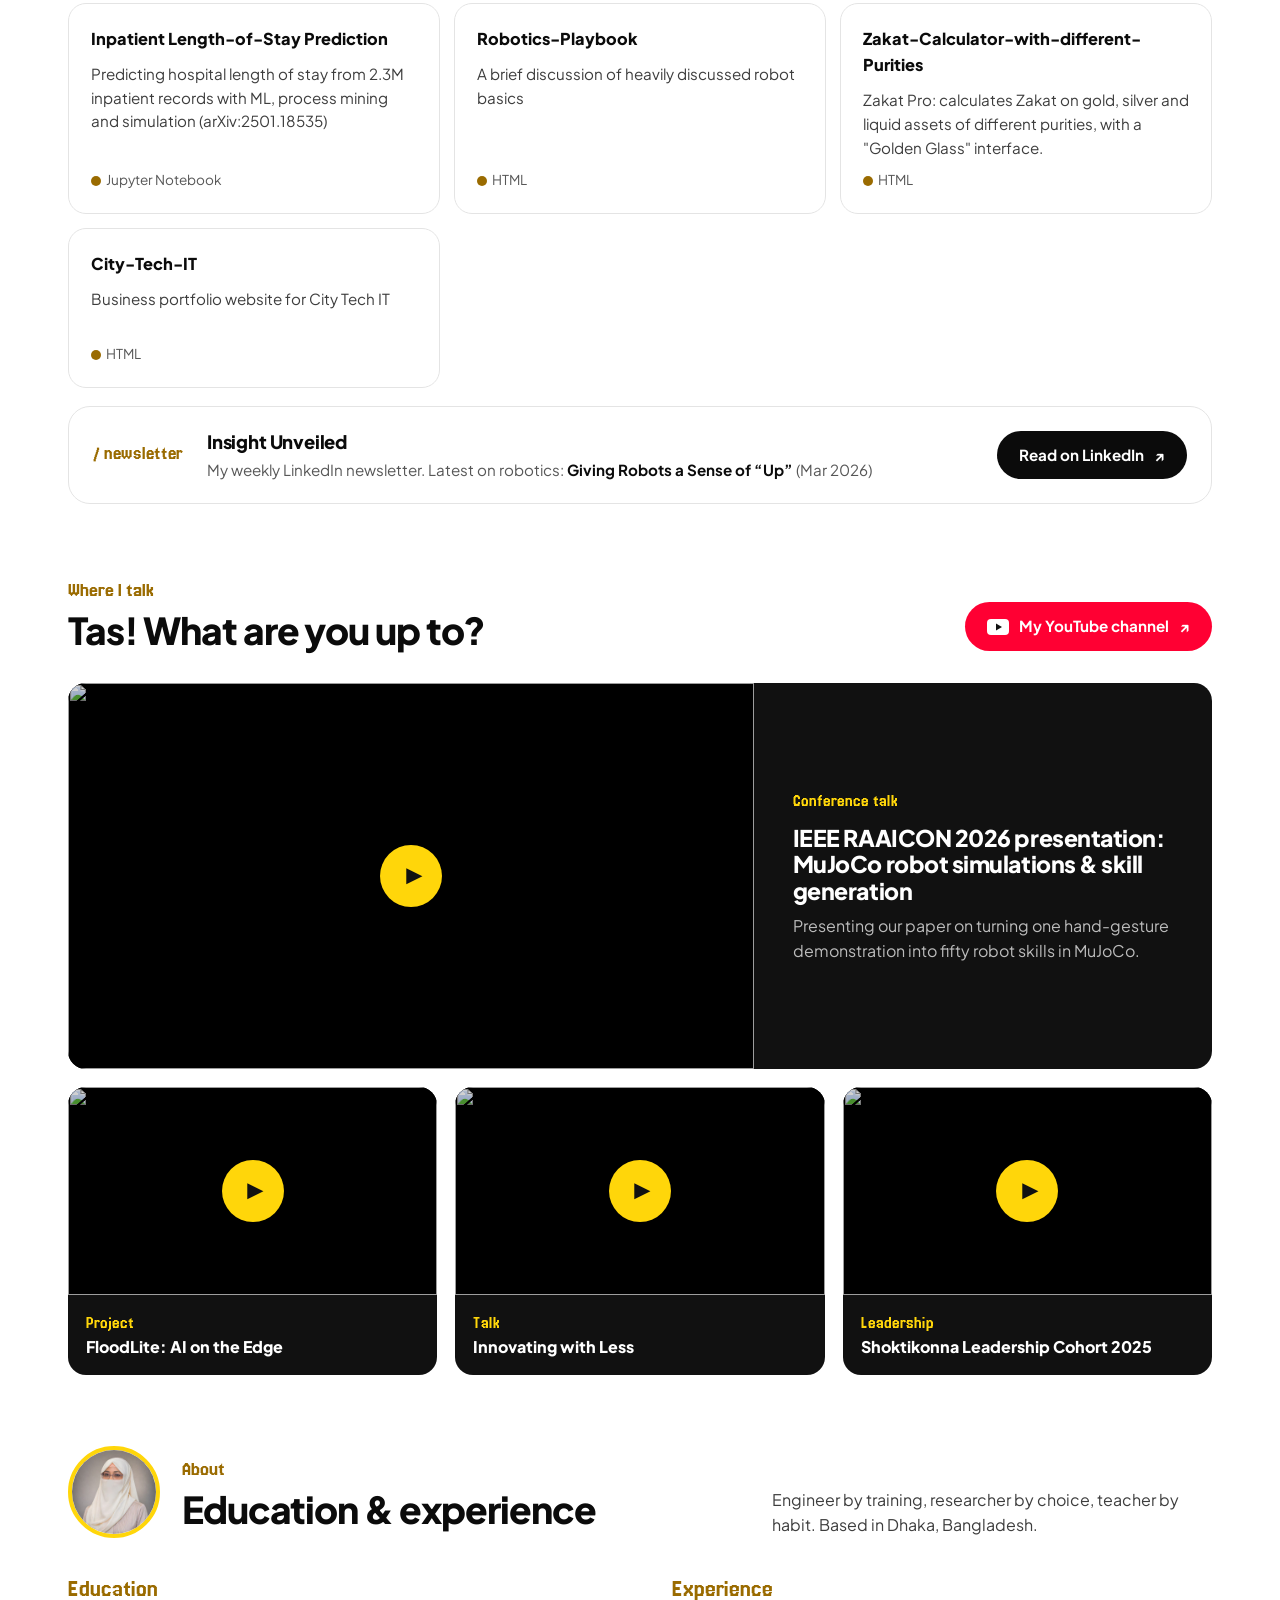
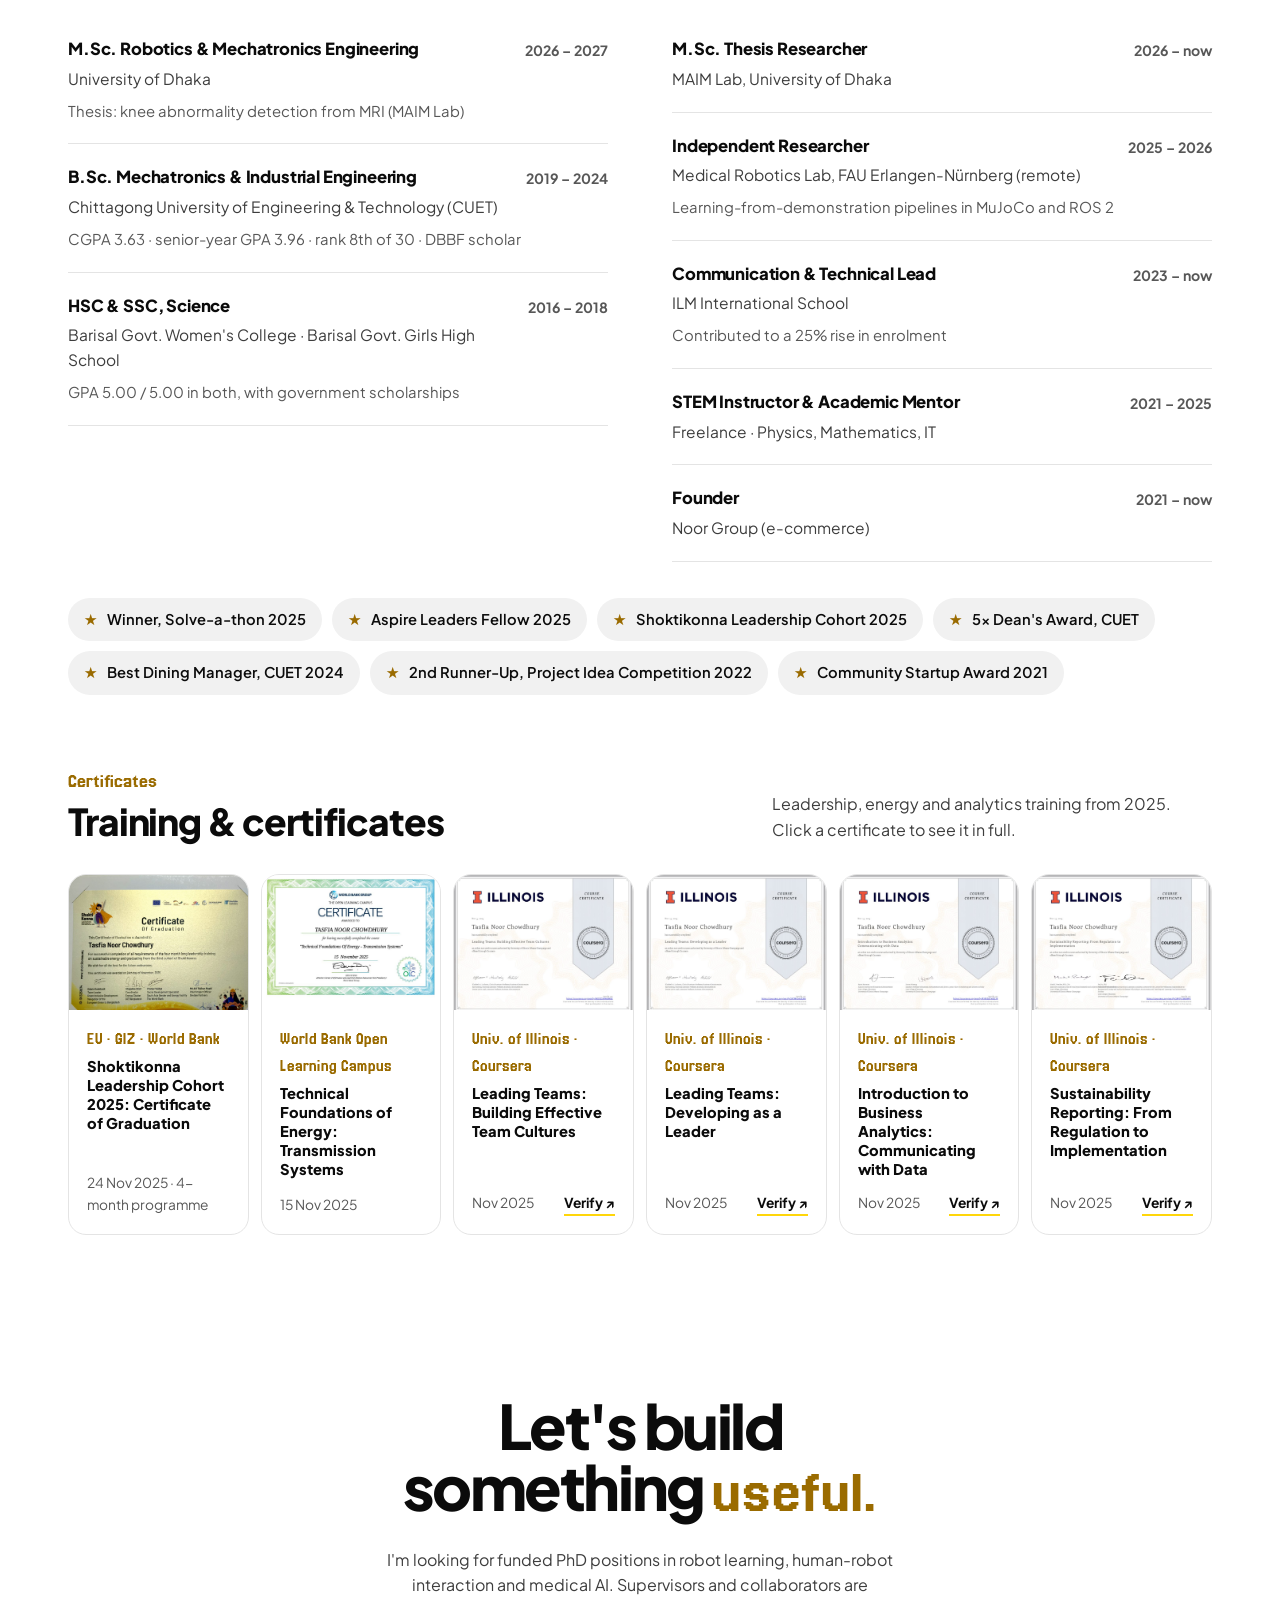
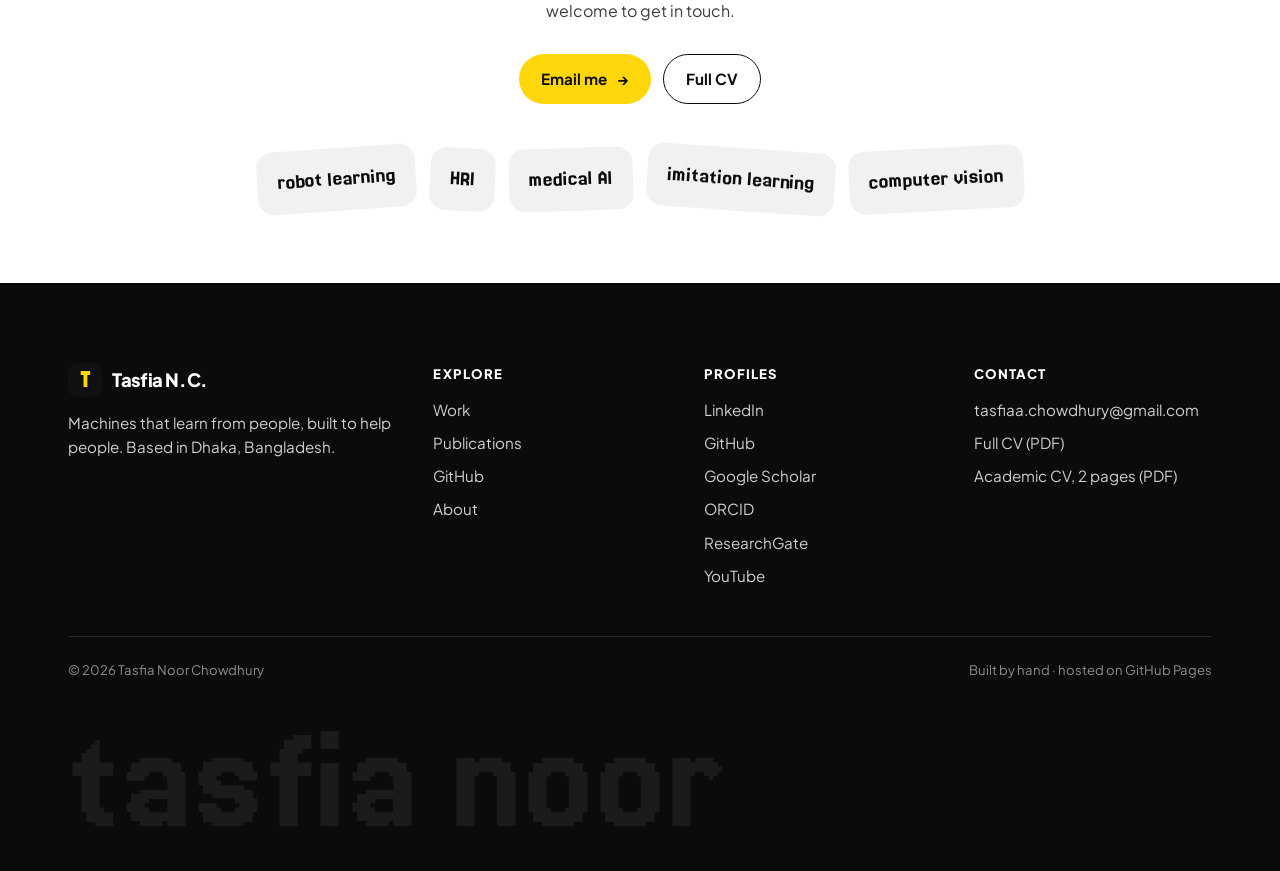
==== commit d2fe1c57: "Add knee exoskeleton intent-recognition project page with demo video Co-Authored-By: Claude Opus 5.5" ====
--- a/index.html
+++ b/index.html
@@ -226,6 +226,14 @@
   .c4 .when { background: #fff; }
   .c4 .num, .c4 .stat strong { color: var(--ink); }
   .c4 .chip:hover { background: var(--ink); color: #fff; border-color: var(--ink); }
+  .card.wide { grid-column: 1 / -1; display: grid; grid-template-columns: 1.05fr 1fr; gap: clamp(18px, 3vw, 36px); align-items: center; background: #0a2a3d; color: #fff; }
+  .card.wide .num, .card.wide .stat strong { color: var(--sun); }
+  .card.wide .chip:hover { background: var(--sun); color: var(--night); border-color: var(--sun); }
+  .card.wide .shot { display: block; border-radius: 16px; overflow: hidden; border: 1px solid rgba(255,255,255,.15); }
+  .card.wide .shot img { width: 100%; transition: transform .5s; }
+  .card.wide:hover .shot img { transform: scale(1.03); }
+  .card.wide .new { font-size: .78rem; font-weight: 800; padding: 4px 10px; border-radius: 999px; background: var(--sun); color: var(--night); margin-left: 8px; vertical-align: middle; }
+  @media (max-width: 860px) { .card.wide { grid-template-columns: 1fr; } }
   .card svg.art { position: absolute; right: -30px; top: -30px; width: 260px; height: 260px; z-index: -1; opacity: .16; }
   .more-row { display: flex; justify-content: center; margin-top: 30px; }
 
@@ -452,13 +460,24 @@
     <div class="wrap">
       <div class="sec-head reveal">
         <div><span class="label">Selected work</span><h2>Key projects</h2></div>
-        <p>Four projects, from robot arms that learn from one demonstration to hospital data at scale.</p>
+        <p>Five projects, from wearable sensing for exoskeletons and robot arms that learn from one demonstration to hospital data at scale.</p>
       </div>
       <div class="cards">
+        <article class="card wide reveal">
+          <div>
+            <div class="top"><span class="num">01</span><span class="when">2026 · independent<span class="new">NEW</span></span></div>
+            <h3>Predicting a person's next step to control a knee exoskeleton</h3>
+            <p>Wearable IMU, EMG and goniometer signals predict whether someone is about to walk, take a ramp, use stairs or stop. The prediction then switches the controller of a simulated knee exoskeleton in MuJoCo.</p>
+            <div class="stat"><strong>3.3×</strong><small>lower knee-tracking error than a fixed controller; 8.5% mode error on unseen people</small></div>
+            <div class="links"><a class="chip" href="projects/knee-exo/">Project page &amp; video ↗</a><a class="chip" href="projects/knee-exo/report.pdf" target="_blank" rel="noopener">Report ↗</a></div>
+          </div>
+          <a class="shot" href="projects/knee-exo/" aria-label="Open the knee exoskeleton project page"><img src="projects/knee-exo/card.jpg" alt="MuJoCo knee exoskeleton: oracle, classifier and fixed controllers side by side" loading="lazy"></a>
+        </article>
+
         <article class="card c1 reveal">
           <svg class="art" viewBox="0 0 100 100" fill="none" stroke="#FFD60A" stroke-width="2"><circle cx="50" cy="50" r="46"/><circle cx="50" cy="50" r="30"/><circle cx="50" cy="50" r="14"/></svg>
           <div>
-            <div class="top"><span class="num">01</span><span class="when">IEEE RAAICON 2026</span></div>
+            <div class="top"><span class="num">02</span><span class="when">IEEE RAAICON 2026</span></div>
             <h3>One demonstration, fifty robot skills</h3>
             <p>A webcam hand-tracking interface teaches a simulated Franka Panda arm in MuJoCo. One recorded demo becomes 50 physics-validated training episodes.</p>
           </div>
@@ -471,7 +490,7 @@
         <article class="card c2 reveal">
           <svg class="art" viewBox="0 0 100 100" fill="none" stroke="#111111" stroke-width="2"><path d="M10 90V10h80v80z"/><path d="M30 90V30h40v60"/><path d="M50 90V50"/></svg>
           <div>
-            <div class="top"><span class="num">02</span><span class="when">IEEE RAAICON 2026</span></div>
+            <div class="top"><span class="num">03</span><span class="when">IEEE RAAICON 2026</span></div>
             <h3>Safe warehouse navigation learned from human driving</h3>
             <p>A TurtleBot3 learns local navigation from teleoperation in a Webots warehouse (ROS 2 Jazzy), wrapped in a safety layer that reasons about gaps between moving obstacles.</p>
           </div>
@@ -484,7 +503,7 @@
         <article class="card c3 reveal">
           <svg class="art" viewBox="0 0 100 100" fill="none" stroke="#4BC3FF" stroke-width="2"><path d="M0 40q12-10 25 0t25 0 25 0 25 0"/><path d="M0 60q12-10 25 0t25 0 25 0 25 0"/><path d="M0 80q12-10 25 0t25 0 25 0 25 0"/></svg>
           <div>
-            <div class="top"><span class="num">03</span><span class="when">arXiv 2025</span></div>
+            <div class="top"><span class="num">04</span><span class="when">arXiv 2025</span></div>
             <h3>AI-driven flood monitoring</h3>
             <p>Pixel-wise water segmentation for emergency response, trained on a new dataset that combines benchmark, drone, in-field and social-media flood images.</p>
           </div>
@@ -497,7 +516,7 @@
         <article class="card c4 reveal">
           <svg class="art" viewBox="0 0 100 100" fill="none" stroke="#0b0b0b" stroke-width="2"><path d="M42 10h16v32h32v16H58v32H42V58H10V42h32z"/></svg>
           <div>
-            <div class="top"><span class="num">04</span><span class="when">B.Sc. thesis · arXiv 2025</span></div>
+            <div class="top"><span class="num">05</span><span class="when">B.Sc. thesis · arXiv 2025</span></div>
             <h3>Predicting how long patients stay in hospital</h3>
             <p>A Spark pipeline on AWS over New York inpatient records, finding what drives length of stay and predicting it at admission with tree ensembles, process mining and simulation.</p>
           </div>
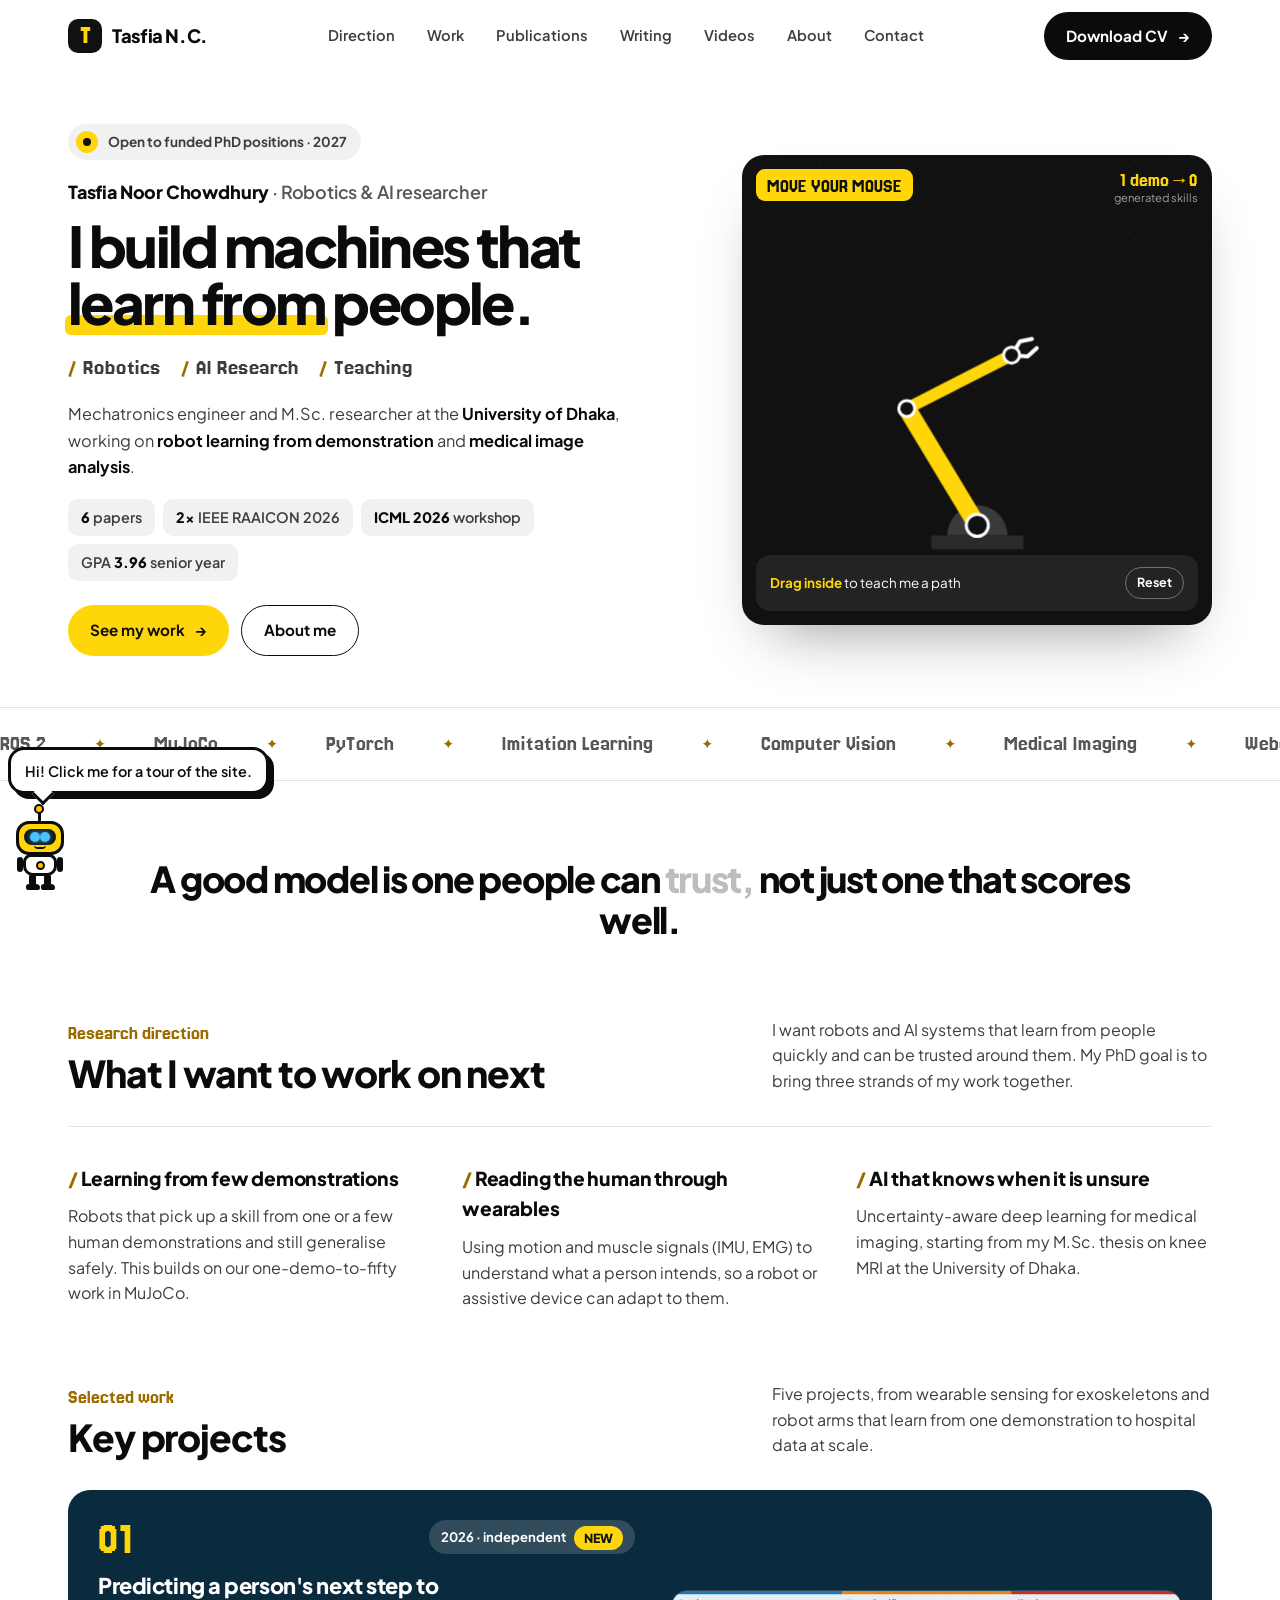
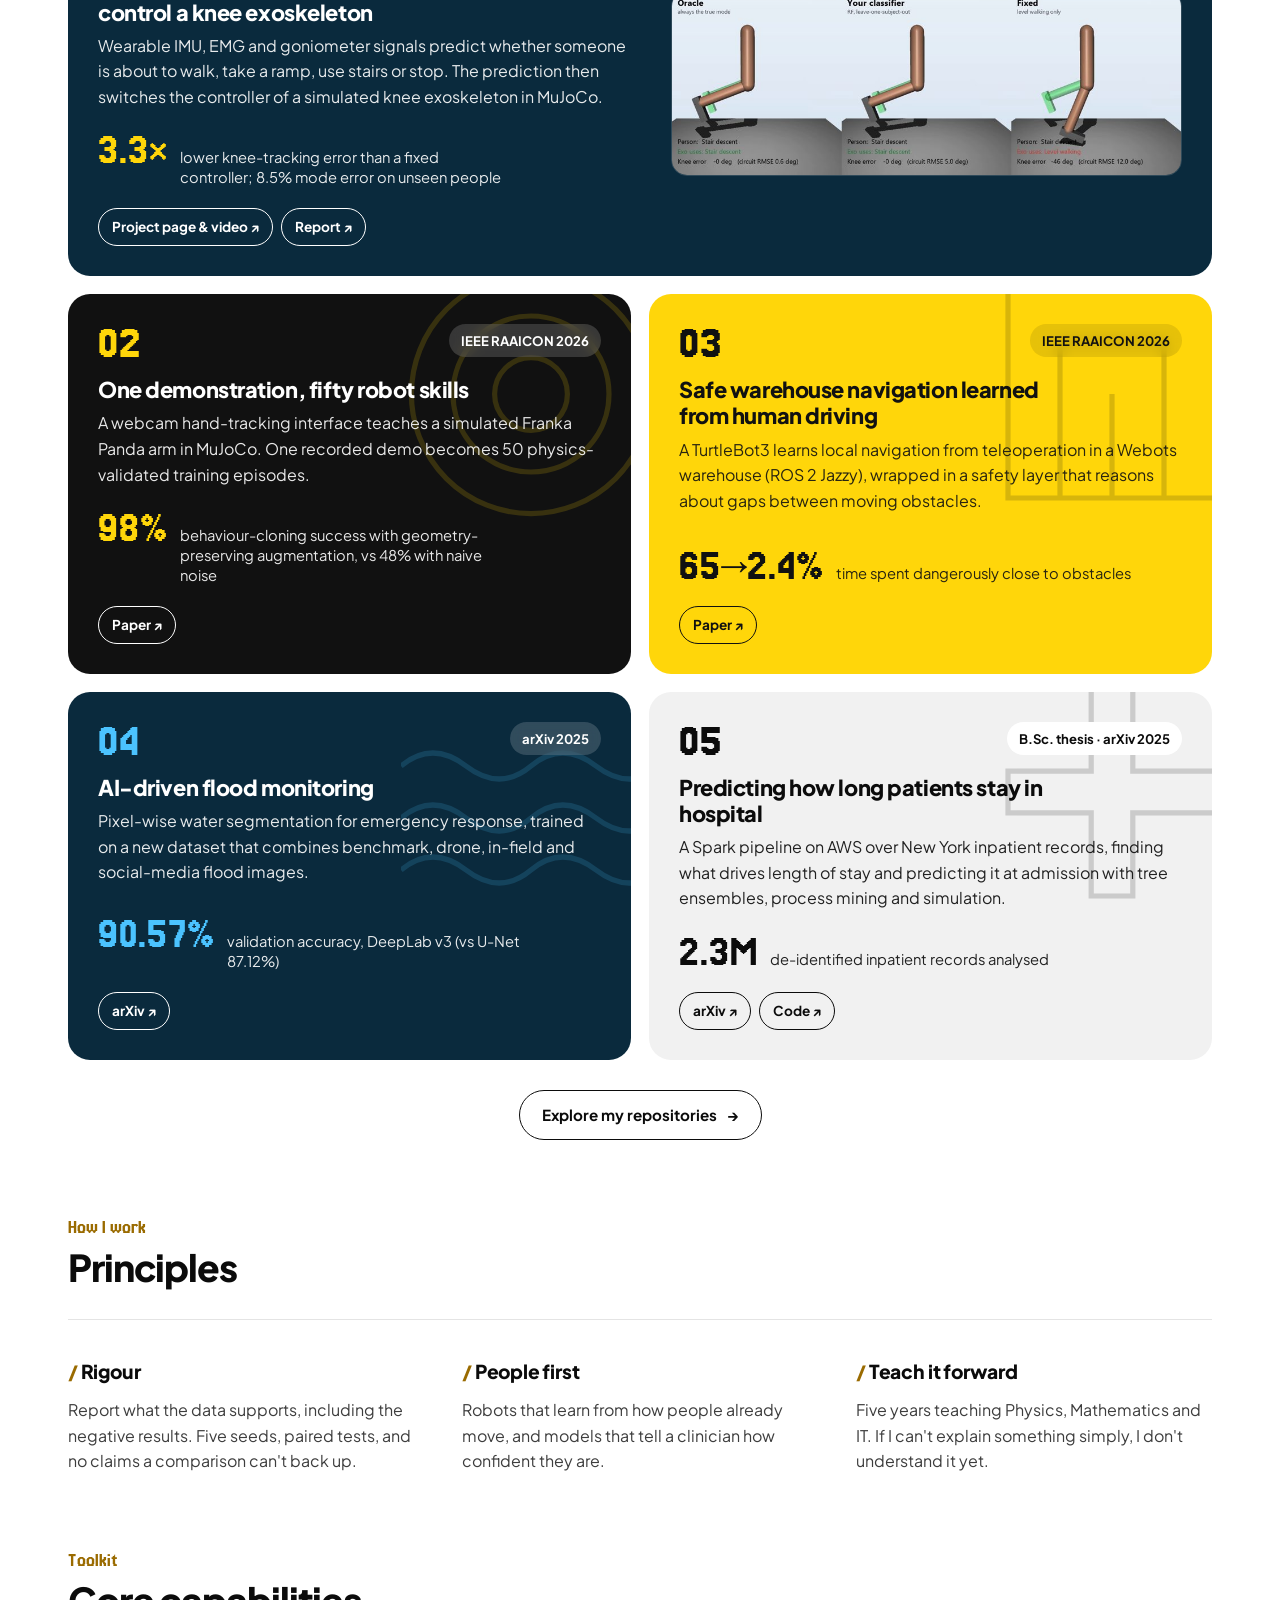
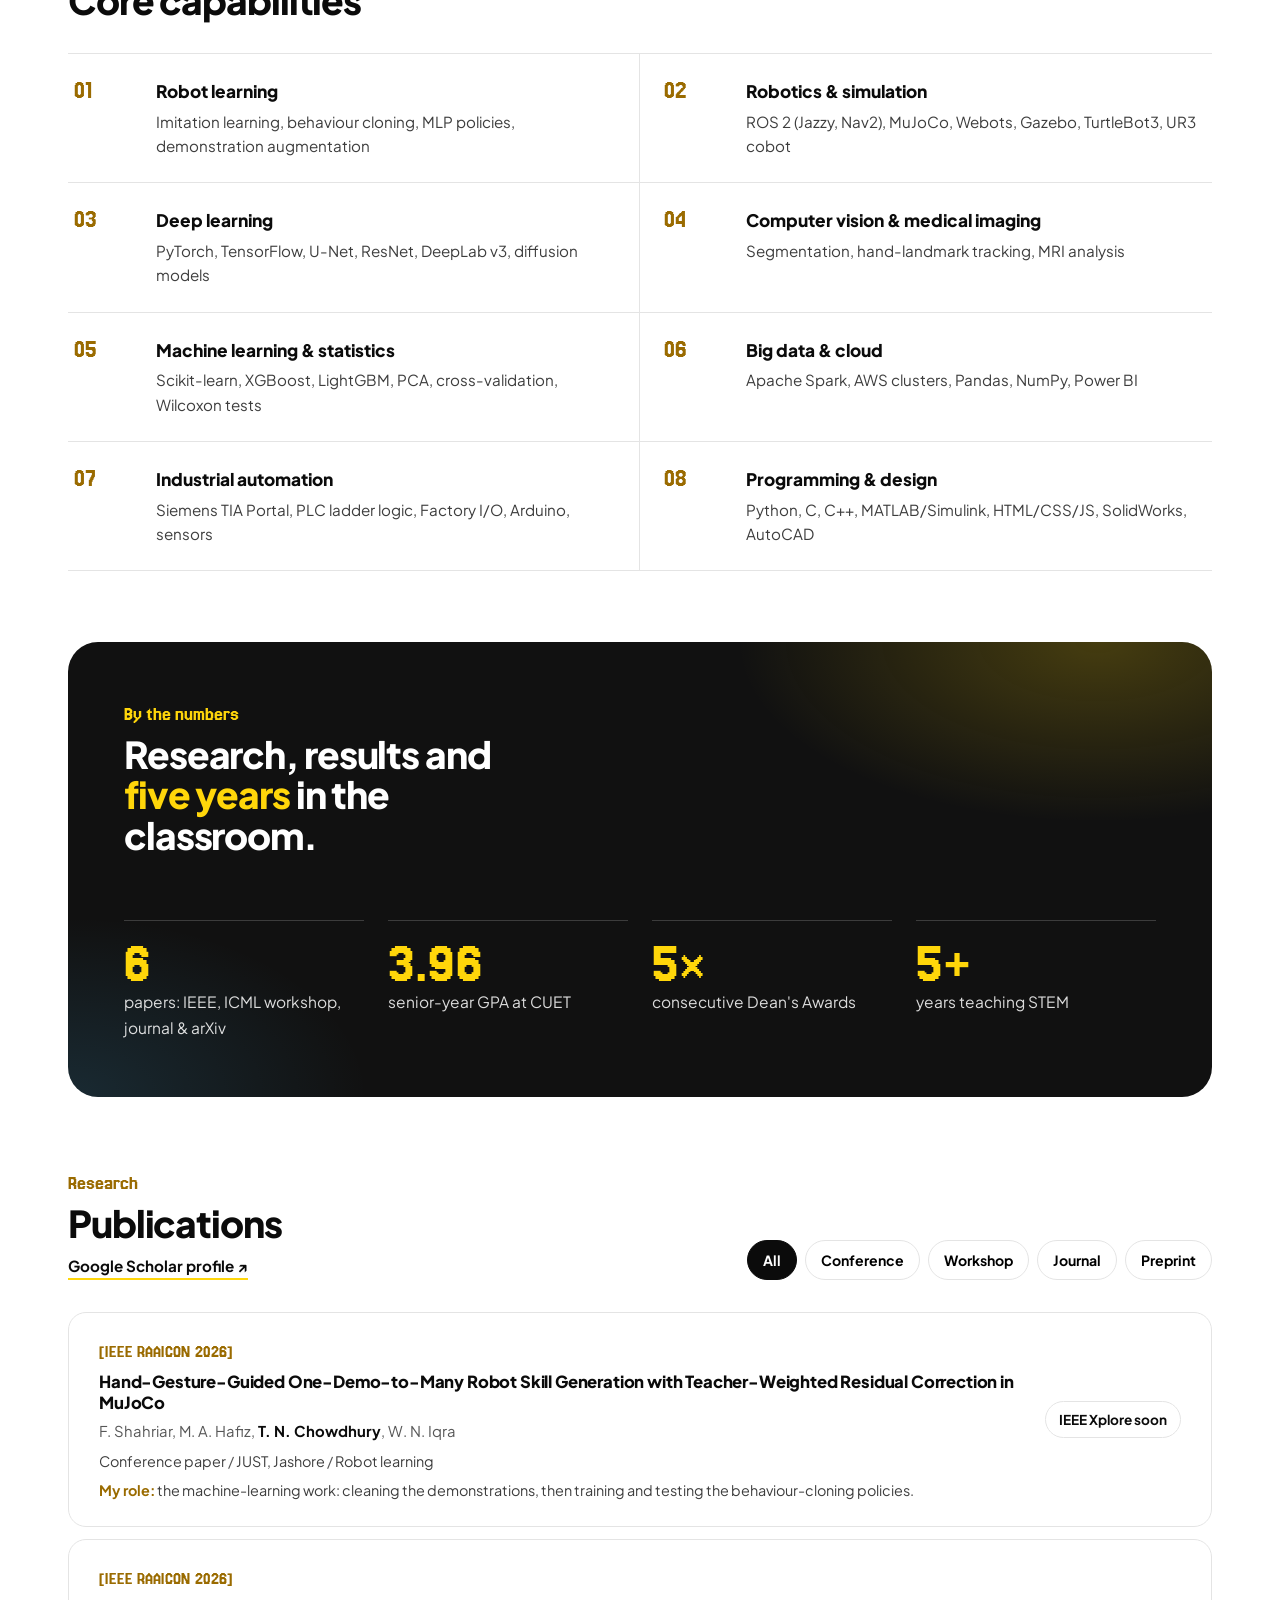
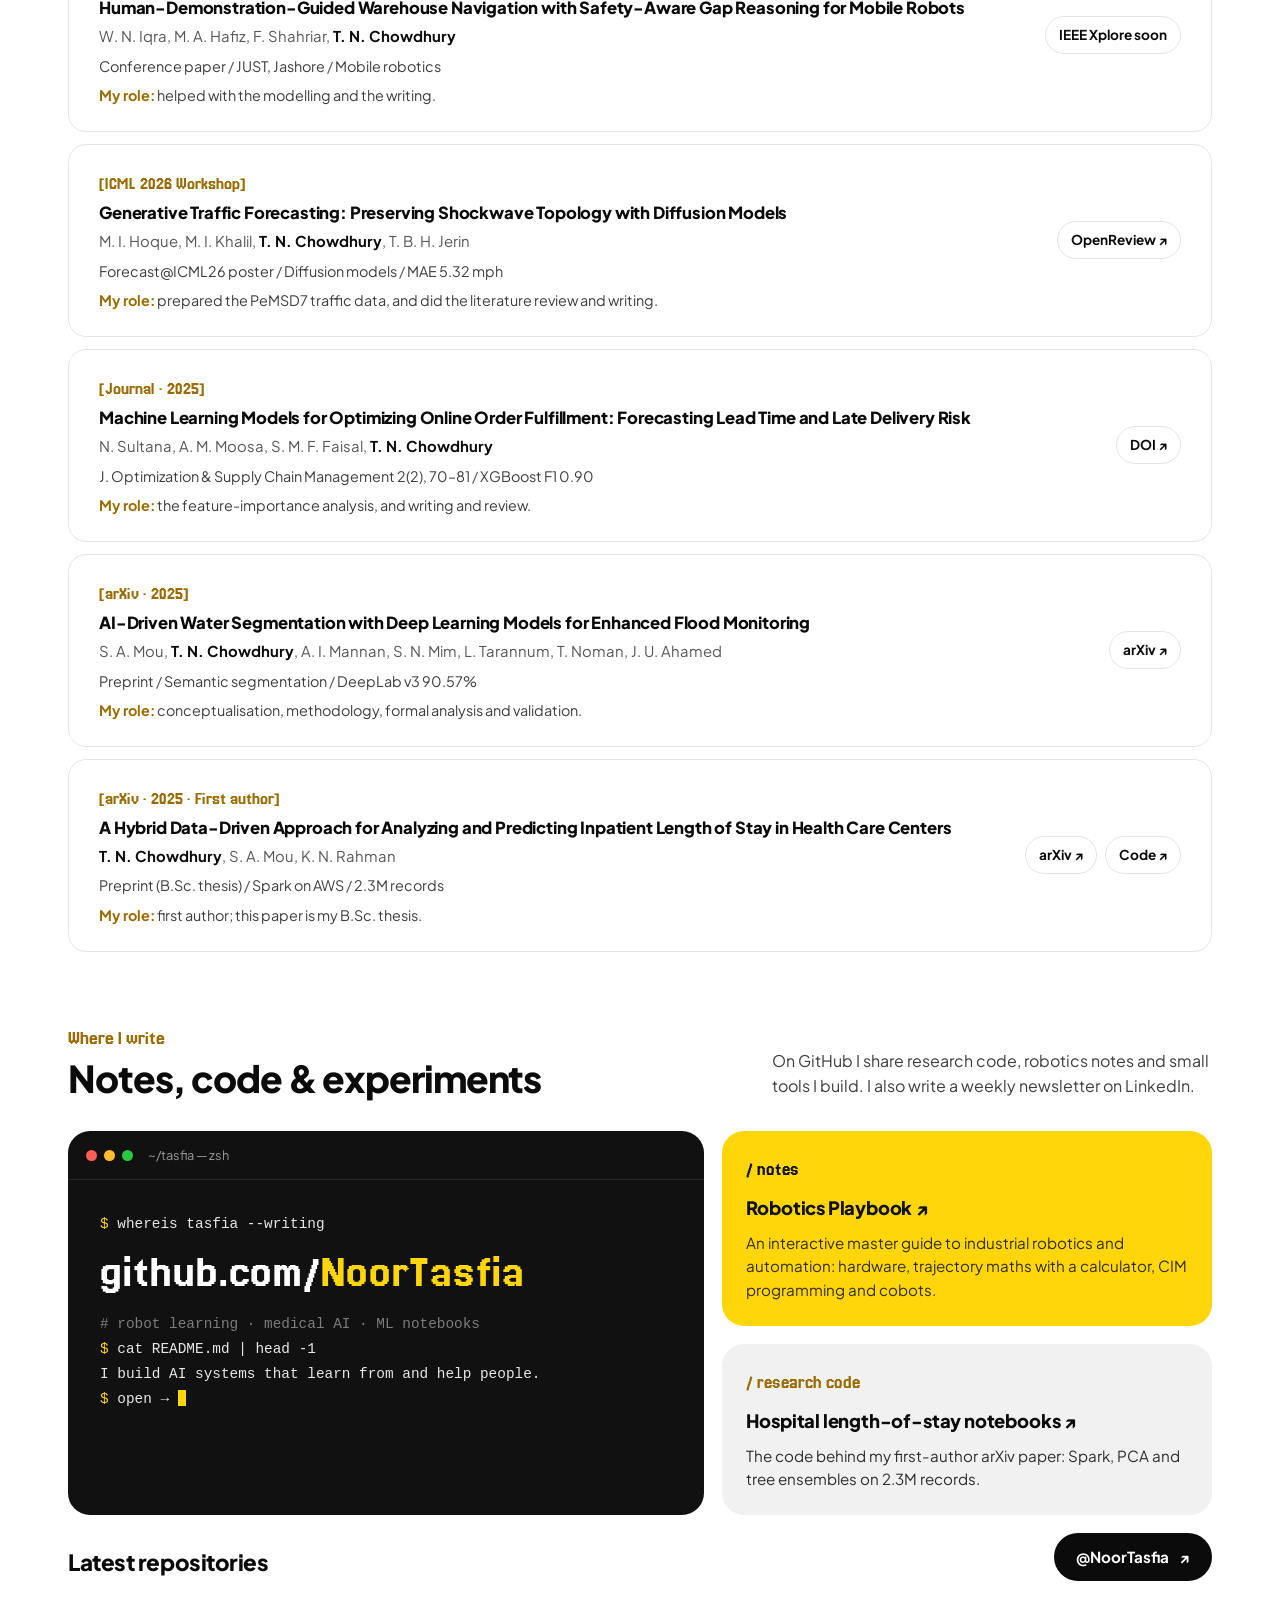
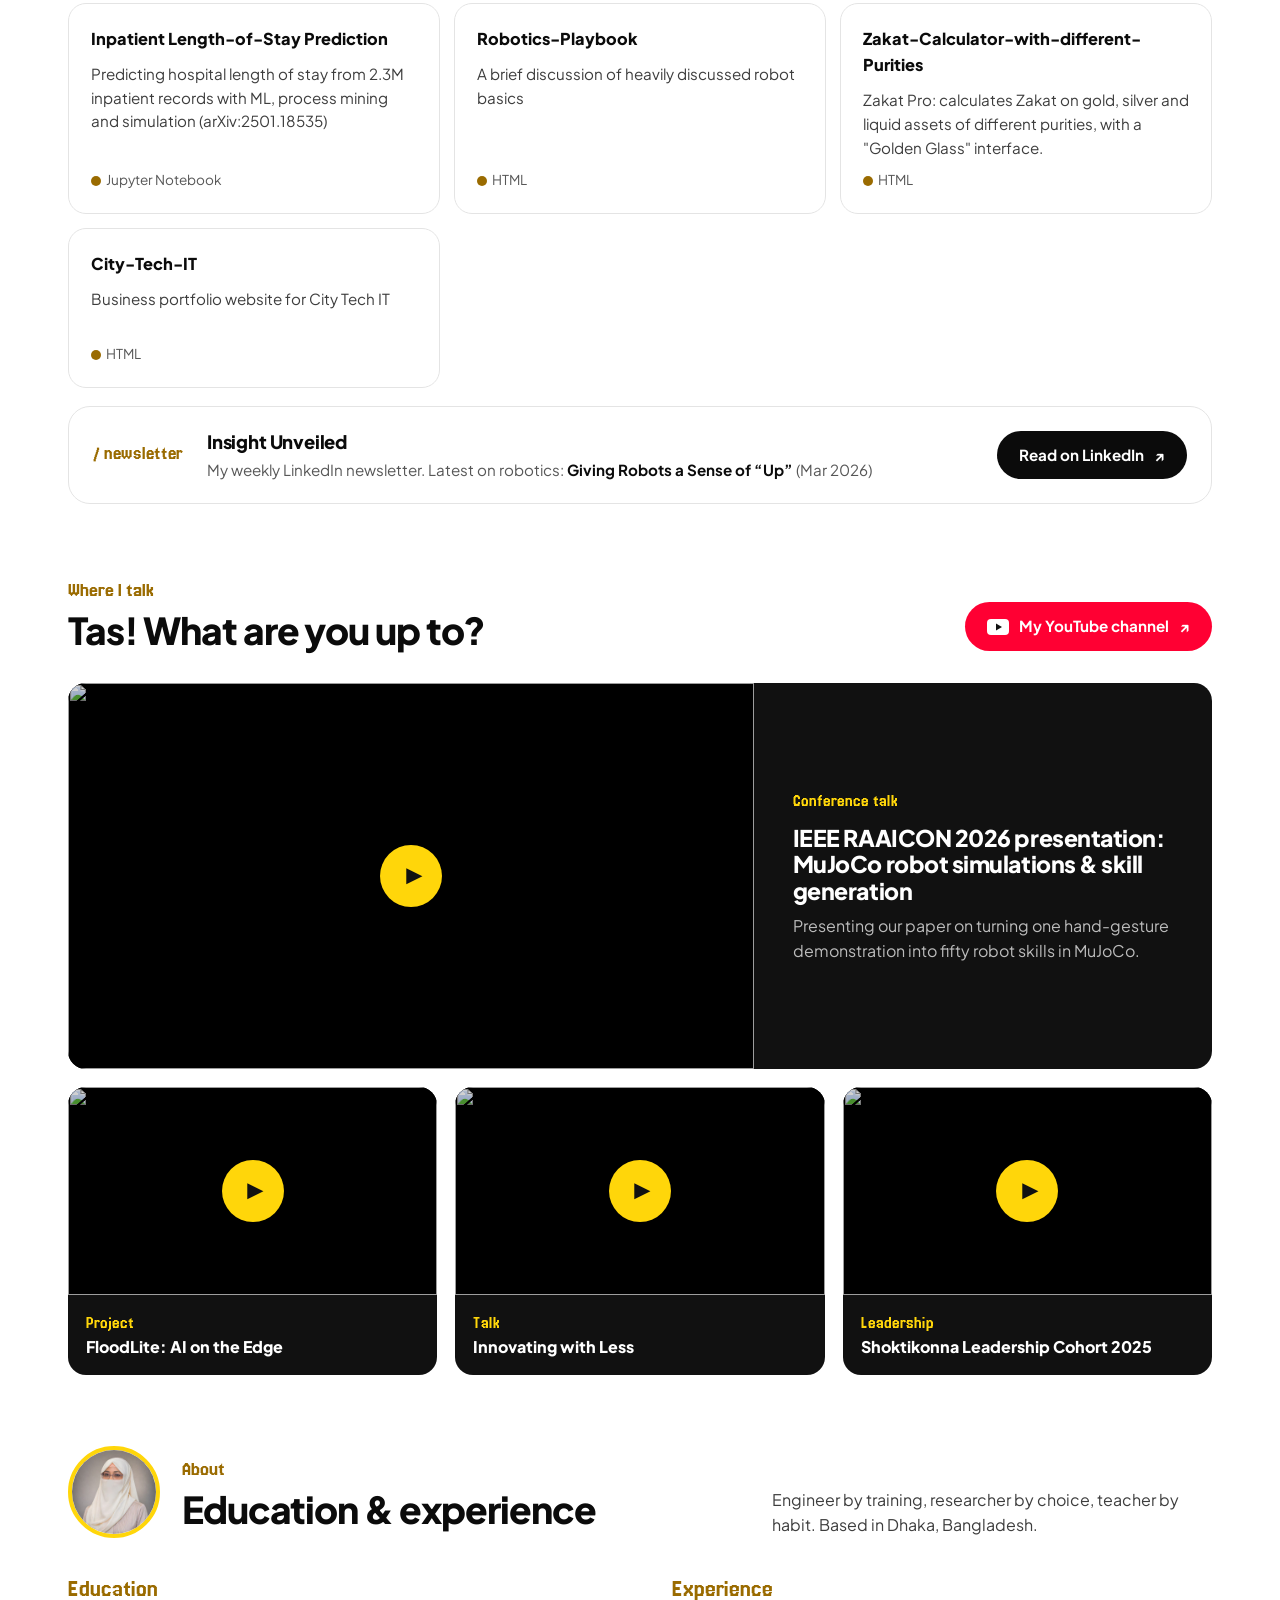
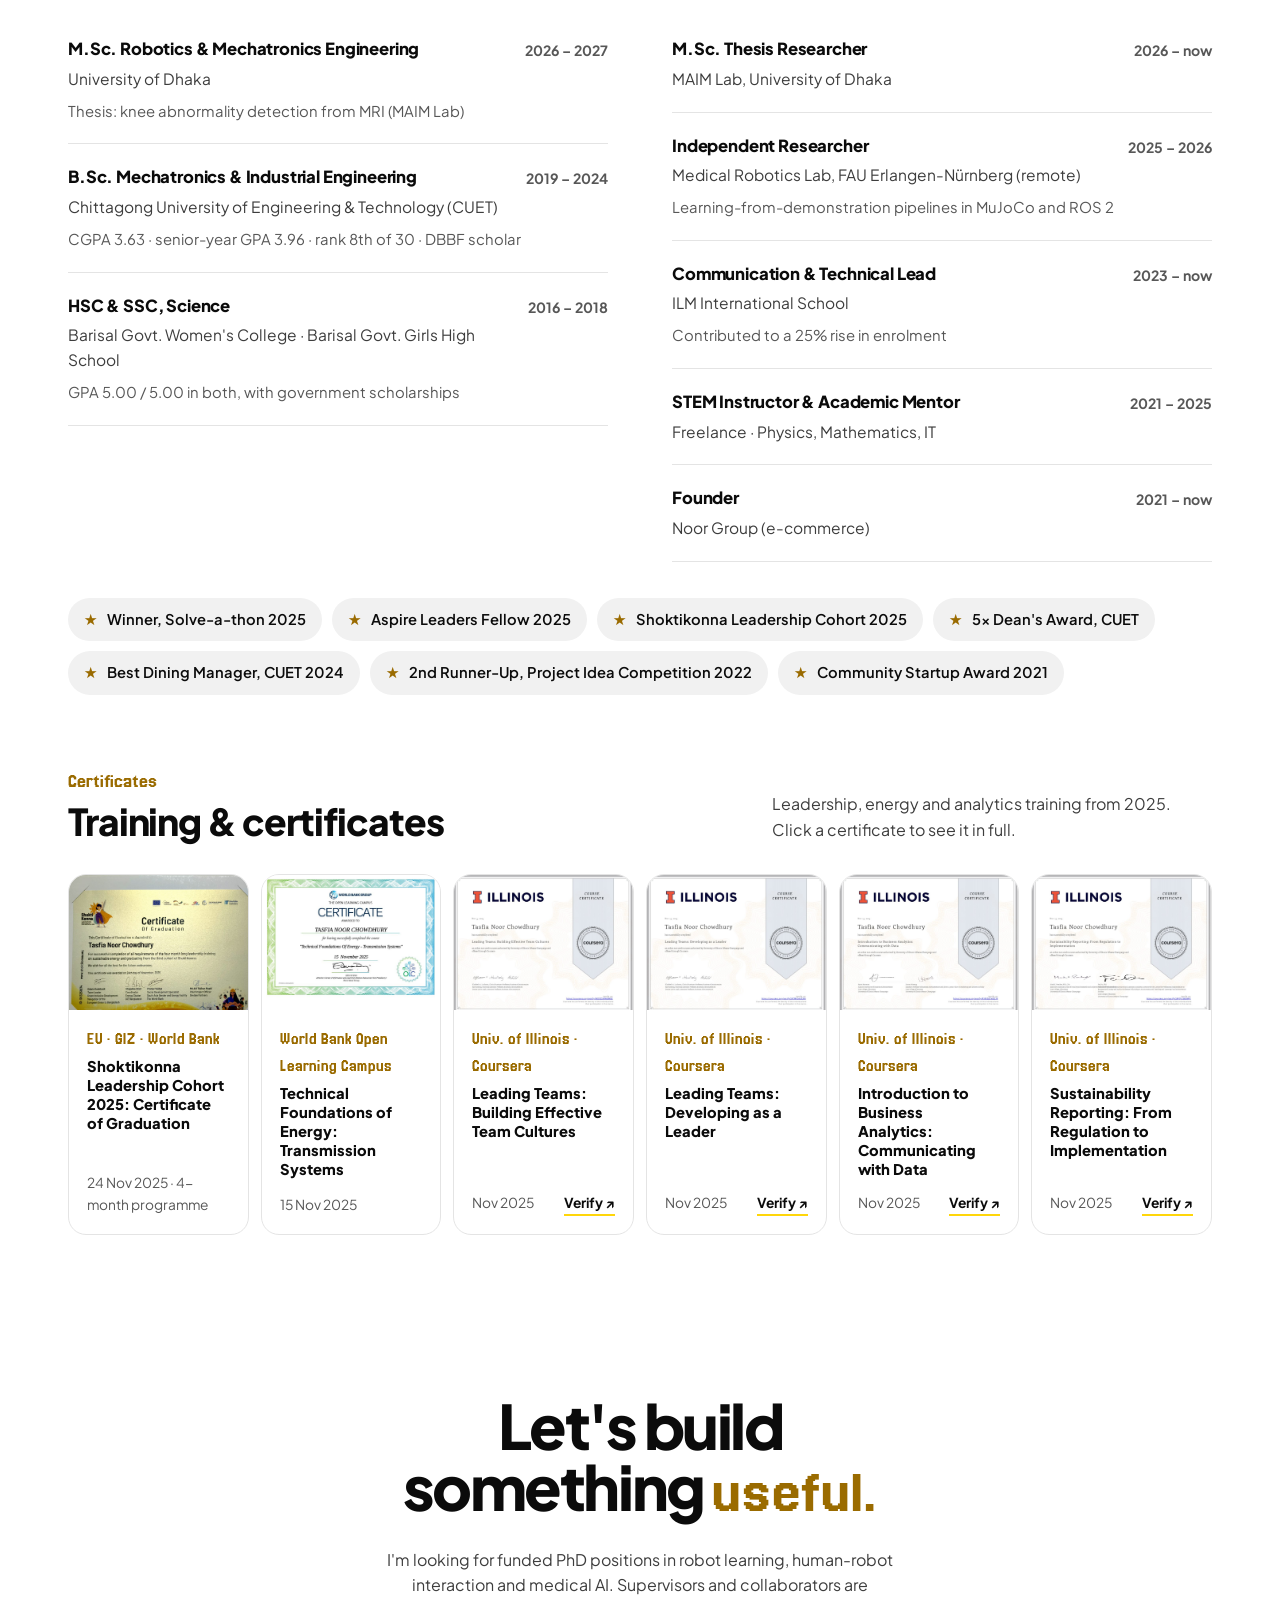
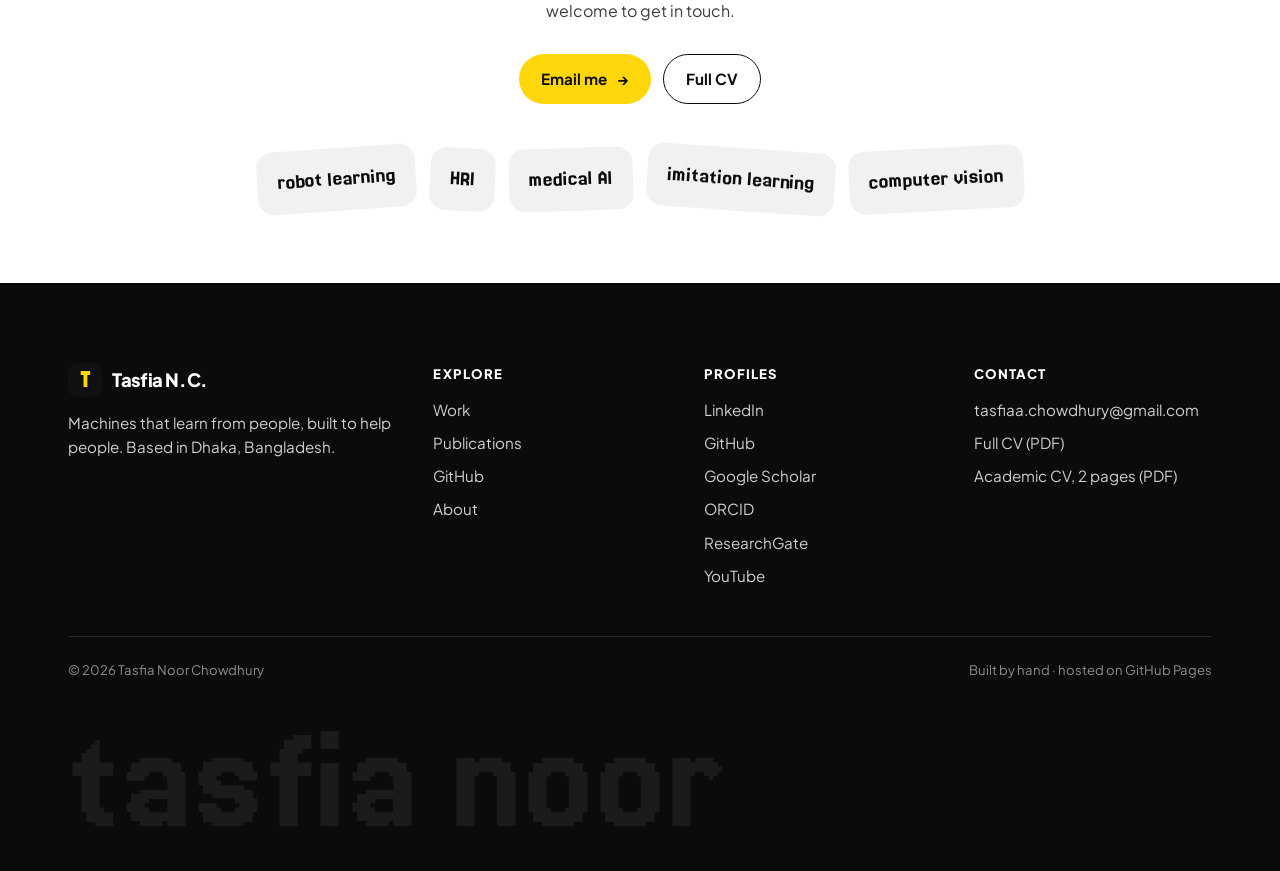
==== commit e228d238: "Add walking guide robot that tours the site Co-Authored-By: Claude Opus 5.5 <noreply@anthropic.com>" ====
--- a/index.html
+++ b/index.html
@@ -376,6 +376,7 @@
     h1 .hl { white-space: normal; }
   }
 </style>
+<link rel="stylesheet" href="assets/mascot.css">
 </head>
 <body>
 
@@ -1052,5 +1053,6 @@
     })
     .catch(function () { /* keep the fallback list */ });
 </script>
+<script src="assets/mascot.js" defer></script>
 </body>
 </html>
--- a/assets/mascot.css
+++ b/assets/mascot.css
@@ -0,0 +1,62 @@
+/* Guide robot: a small walker that patrols the bottom of the page and opens a site guide. */
+.bot { position: fixed; left: 0; bottom: 10px; z-index: 60; width: 64px; height: 84px; transform: translateX(24px); pointer-events: none; }
+.bot[hidden] { display: none; }
+.bot-btn { pointer-events: auto; position: absolute; inset: 0; padding: 0; border: 0; background: none; cursor: pointer; }
+.bot-btn:focus-visible { outline: 3px solid var(--sky, #4bc3ff); outline-offset: 4px; border-radius: 14px; }
+.bot-rig { position: absolute; left: 6px; bottom: 0; width: 52px; height: 80px; transform-origin: 50% 100%; }
+.bot.face-left .bot-rig { transform: scaleX(-1); }
+
+/* parts */
+.b-ant { position: absolute; left: 24px; top: 0; width: 3px; height: 12px; background: var(--ink, #0b0b0b); border-radius: 2px; transform-origin: 50% 100%; animation: b-sway 2.4s ease-in-out infinite; }
+.b-ant::after { content: ""; position: absolute; left: -4px; top: -6px; width: 10px; height: 10px; border-radius: 50%; background: var(--sun-2, #ffc300); border: 2px solid var(--ink, #0b0b0b); box-sizing: border-box; animation: b-glow 1.8s ease-in-out infinite; }
+.b-head { position: absolute; left: 2px; top: 11px; width: 48px; height: 34px; border-radius: 13px; background: var(--sun, #ffd60a); border: 3px solid var(--ink, #0b0b0b); box-sizing: border-box; }
+.b-visor { position: absolute; left: 5px; right: 5px; top: 5px; height: 16px; border-radius: 8px; background: var(--night, #111); overflow: hidden; }
+.b-eye { position: absolute; top: 3px; width: 10px; height: 10px; border-radius: 50%; background: var(--sky, #4bc3ff); box-shadow: 0 0 6px rgba(75,195,255,.8); animation: b-blink 5s infinite; }
+.b-eye.l { left: 6px; } .b-eye.r { right: 6px; }
+.b-mouth { position: absolute; left: 50%; bottom: 3px; width: 12px; height: 4px; margin-left: -6px; border-bottom: 2px solid var(--ink, #0b0b0b); border-radius: 0 0 8px 8px; }
+.b-body { position: absolute; left: 9px; top: 44px; width: 34px; height: 22px; border-radius: 8px 8px 10px 10px; background: #fff; border: 3px solid var(--ink, #0b0b0b); box-sizing: border-box; }
+.b-core { position: absolute; left: 50%; top: 4px; width: 9px; height: 9px; margin-left: -4.5px; border-radius: 50%; background: var(--sun-2, #ffc300); border: 2px solid var(--ink, #0b0b0b); box-sizing: border-box; }
+.b-arm { position: absolute; top: 47px; width: 6px; height: 15px; border-radius: 4px; background: var(--ink, #0b0b0b); transform-origin: 50% 2px; }
+.b-arm.l { left: 3px; } .b-arm.r { right: 3px; }
+.b-leg { position: absolute; top: 64px; width: 7px; height: 12px; background: var(--ink, #0b0b0b); border-radius: 3px; transform-origin: 50% 0; }
+.b-leg::after { content: ""; position: absolute; left: -3px; bottom: -4px; width: 14px; height: 6px; border-radius: 4px 6px 3px 3px; background: var(--ink, #0b0b0b); }
+.b-leg.l { left: 15px; } .b-leg.r { right: 15px; }
+
+/* states */
+.bot.walking .b-leg.l { animation: b-step .42s ease-in-out infinite; }
+.bot.walking .b-leg.r { animation: b-step .42s ease-in-out infinite reverse; }
+.bot.walking .b-arm.l { animation: b-swing .42s ease-in-out infinite reverse; }
+.bot.walking .b-arm.r { animation: b-swing .42s ease-in-out infinite; }
+.bot.walking .bot-rig { animation: b-bob .21s ease-in-out infinite alternate; }
+.bot.face-left.walking .bot-rig { animation-name: b-bob-l; }
+.bot.waving .b-arm.r { animation: b-wave .5s ease-in-out 3; }
+.bot.jump .bot-btn { animation: b-jump .55s cubic-bezier(.3,.7,.4,1); }
+.bot.open .b-eye { height: 4px; top: 6px; border-radius: 4px; animation: none; }
+
+@keyframes b-step { 0%,100% { transform: rotate(22deg); } 50% { transform: rotate(-22deg); } }
+@keyframes b-swing { 0%,100% { transform: rotate(25deg); } 50% { transform: rotate(-25deg); } }
+@keyframes b-bob { to { transform: translateY(-2px); } }
+@keyframes b-bob-l { from { transform: scaleX(-1); } to { transform: scaleX(-1) translateY(-2px); } }
+@keyframes b-wave { 0%,100% { transform: rotate(0); } 50% { transform: rotate(-150deg); } }
+@keyframes b-jump { 0%,100% { transform: translateY(0); } 45% { transform: translateY(-34px); } }
+@keyframes b-sway { 0%,100% { transform: rotate(-8deg); } 50% { transform: rotate(8deg); } }
+@keyframes b-glow { 50% { background: #fff4a8; box-shadow: 0 0 8px var(--sun, #ffd60a); } }
+@keyframes b-blink { 0%,94%,100% { transform: scaleY(1); } 96% { transform: scaleY(.1); } }
+
+/* speech bubble / guide */
+.bot-bubble { pointer-events: auto; position: absolute; bottom: 96px; left: 0; width: max-content; max-width: min(300px, calc(100vw - 16px)); padding: 12px 14px 10px; background: #fff; color: var(--ink, #0b0b0b); border: 3px solid var(--ink, #0b0b0b); border-radius: 16px; box-shadow: 5px 5px 0 var(--ink, #0b0b0b); font: 600 .9rem/1.35 var(--sans, system-ui, sans-serif); box-sizing: border-box; }
+.bot-bubble[hidden] { display: none; }
+.bot-bubble::after { content: ""; position: absolute; bottom: -11px; left: var(--tail, 30px); width: 16px; height: 16px; margin-left: -8px; background: #fff; border-right: 3px solid var(--ink, #0b0b0b); border-bottom: 3px solid var(--ink, #0b0b0b); transform: rotate(45deg); }
+.bot-bubble .t { font-family: var(--pixel, monospace); font-size: 1.35rem; line-height: 1; margin-bottom: 8px; }
+.bot-opts { display: flex; flex-wrap: wrap; gap: 6px; margin: 2px 0 6px; }
+.bot-opts a, .bot-opts button { display: inline-block; padding: 5px 10px; border: 2px solid var(--ink, #0b0b0b); border-radius: 999px; background: var(--soft, #f1f1f1); color: inherit; font: inherit; font-size: .82rem; text-decoration: none; cursor: pointer; }
+.bot-opts a:hover, .bot-opts button:hover, .bot-opts a:focus-visible, .bot-opts button:focus-visible { background: var(--sun, #ffd60a); outline: none; }
+.bot-bubble small { display: block; color: var(--ink-3, #575757); font-weight: 500; font-size: .72rem; }
+.bot-x { pointer-events: auto; position: absolute; top: -8px; right: -6px; width: 22px; height: 22px; padding: 0; border: 2px solid var(--ink, #0b0b0b); border-radius: 50%; background: #fff; color: var(--ink, #0b0b0b); font: 800 13px/1 var(--sans, sans-serif); cursor: pointer; opacity: 0; transition: opacity .2s; }
+.bot:hover .bot-x, .bot-x:focus-visible, .bot.open .bot-x { opacity: 1; }
+.bot-back { position: fixed; right: 12px; bottom: 12px; z-index: 60; padding: 6px 12px; border: 2px solid var(--ink, #0b0b0b); border-radius: 999px; background: var(--sun, #ffd60a); color: var(--ink, #0b0b0b); font: 700 .8rem var(--sans, sans-serif); cursor: pointer; box-shadow: 3px 3px 0 var(--ink, #0b0b0b); }
+.bot-back[hidden] { display: none; }
+
+@media (max-width: 600px) { .bot { transform-origin: 0 100%; } .bot-rig { scale: .85; transform-origin: 50% 100%; } }
+@media print { .bot, .bot-back { display: none !important; } }
+@media (prefers-reduced-motion: reduce) { .bot *, .bot { animation: none !important; } }
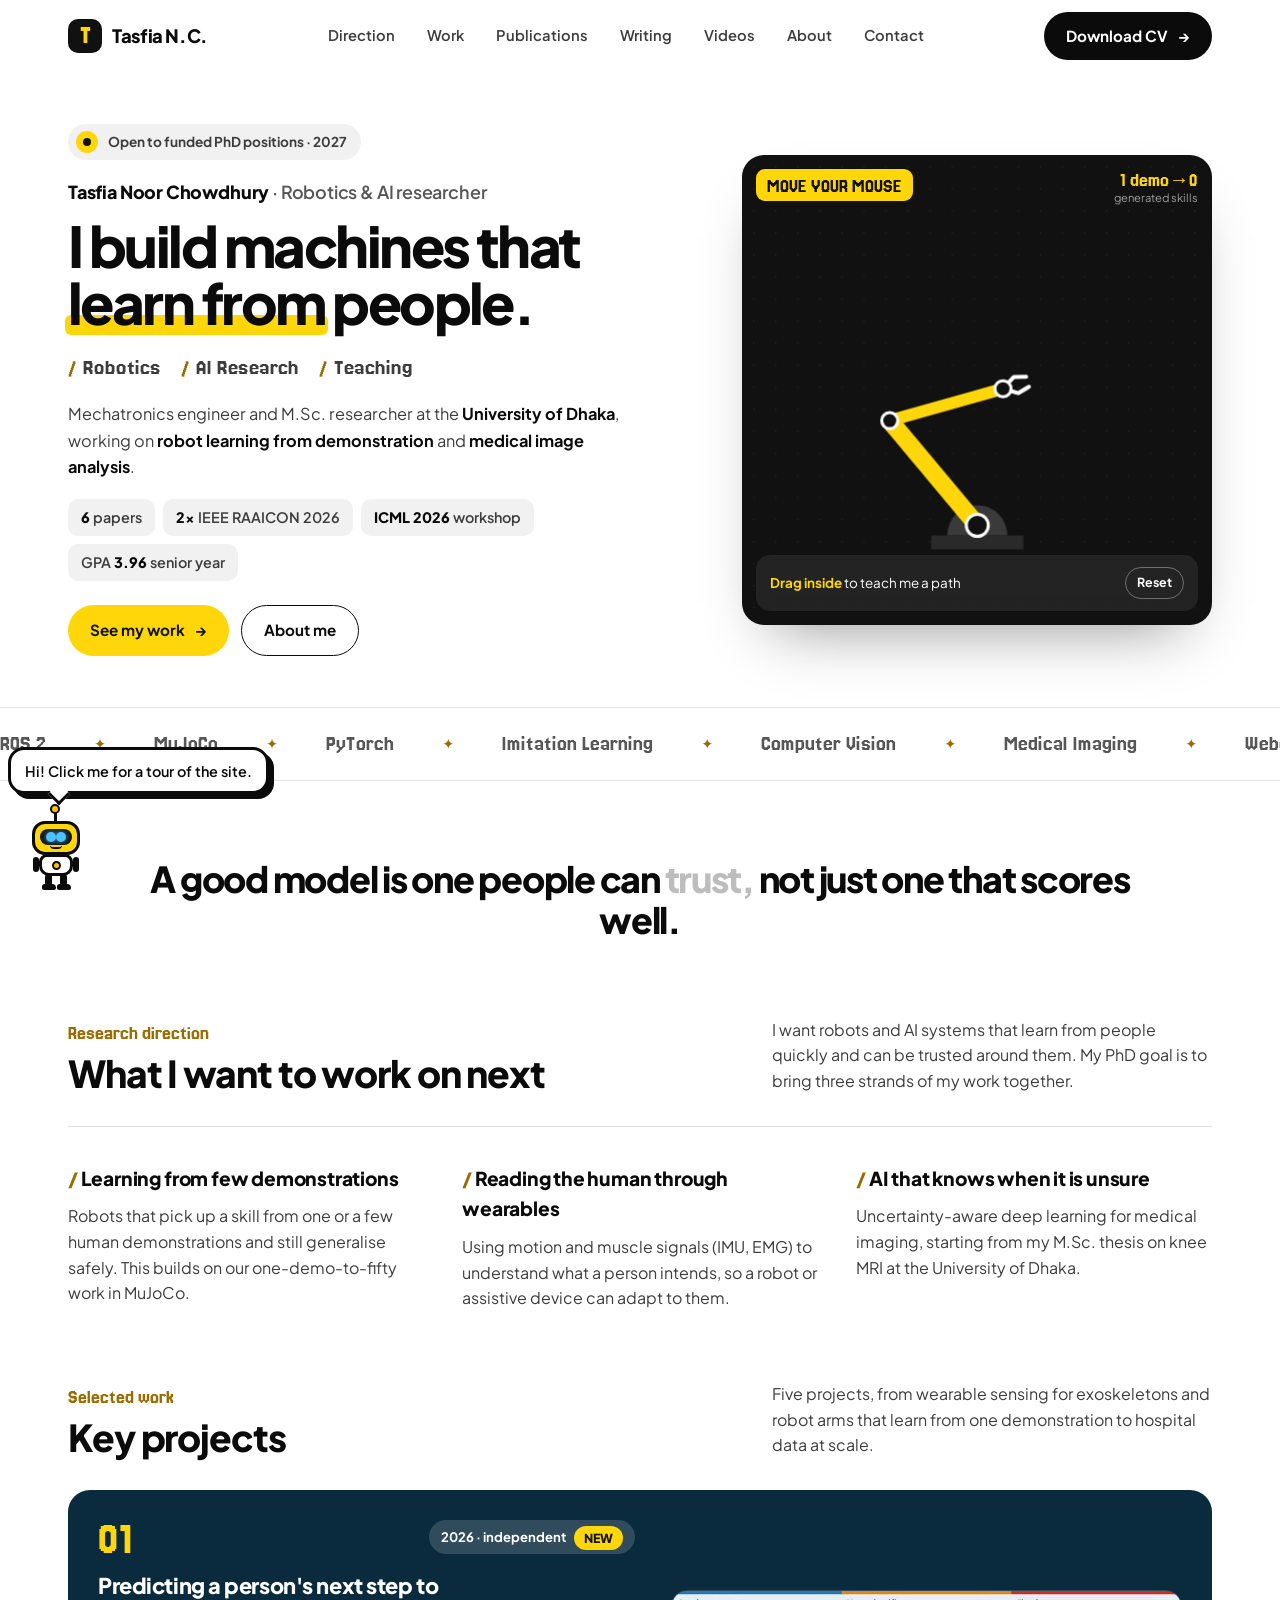
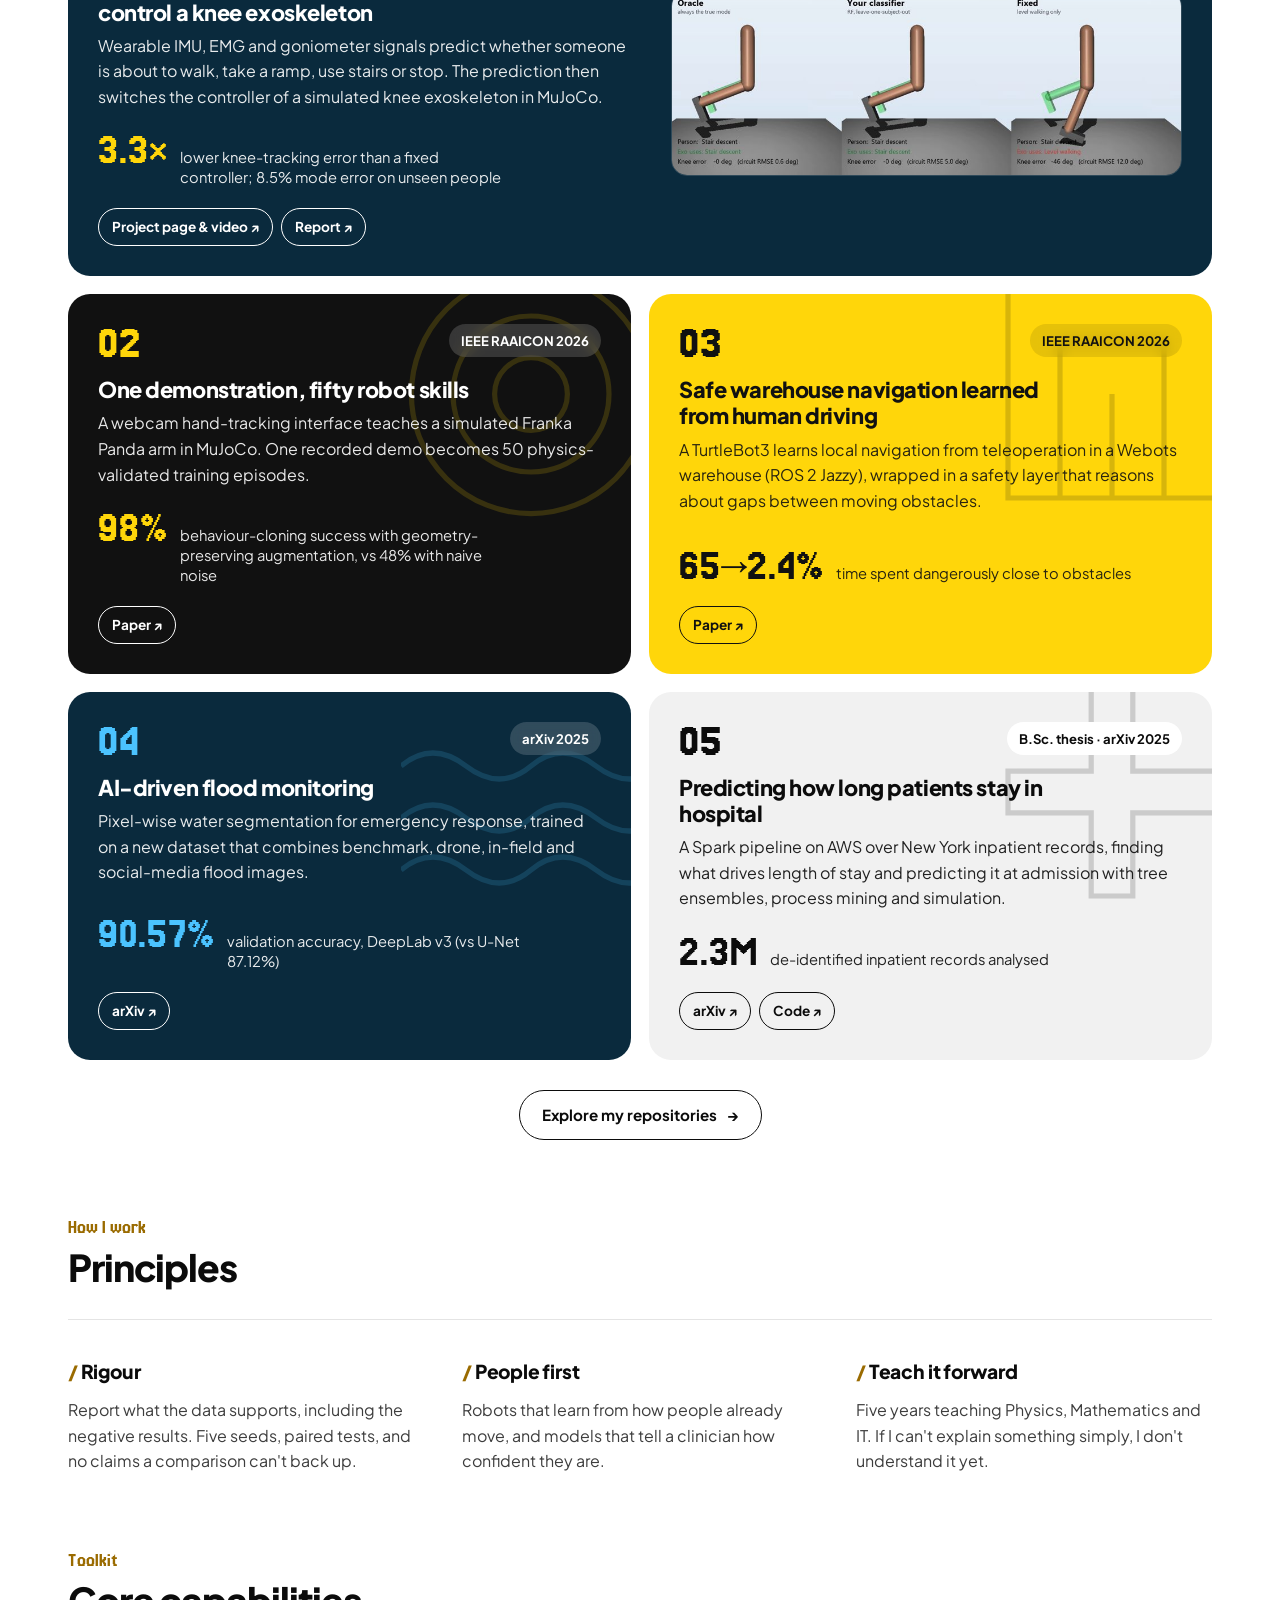
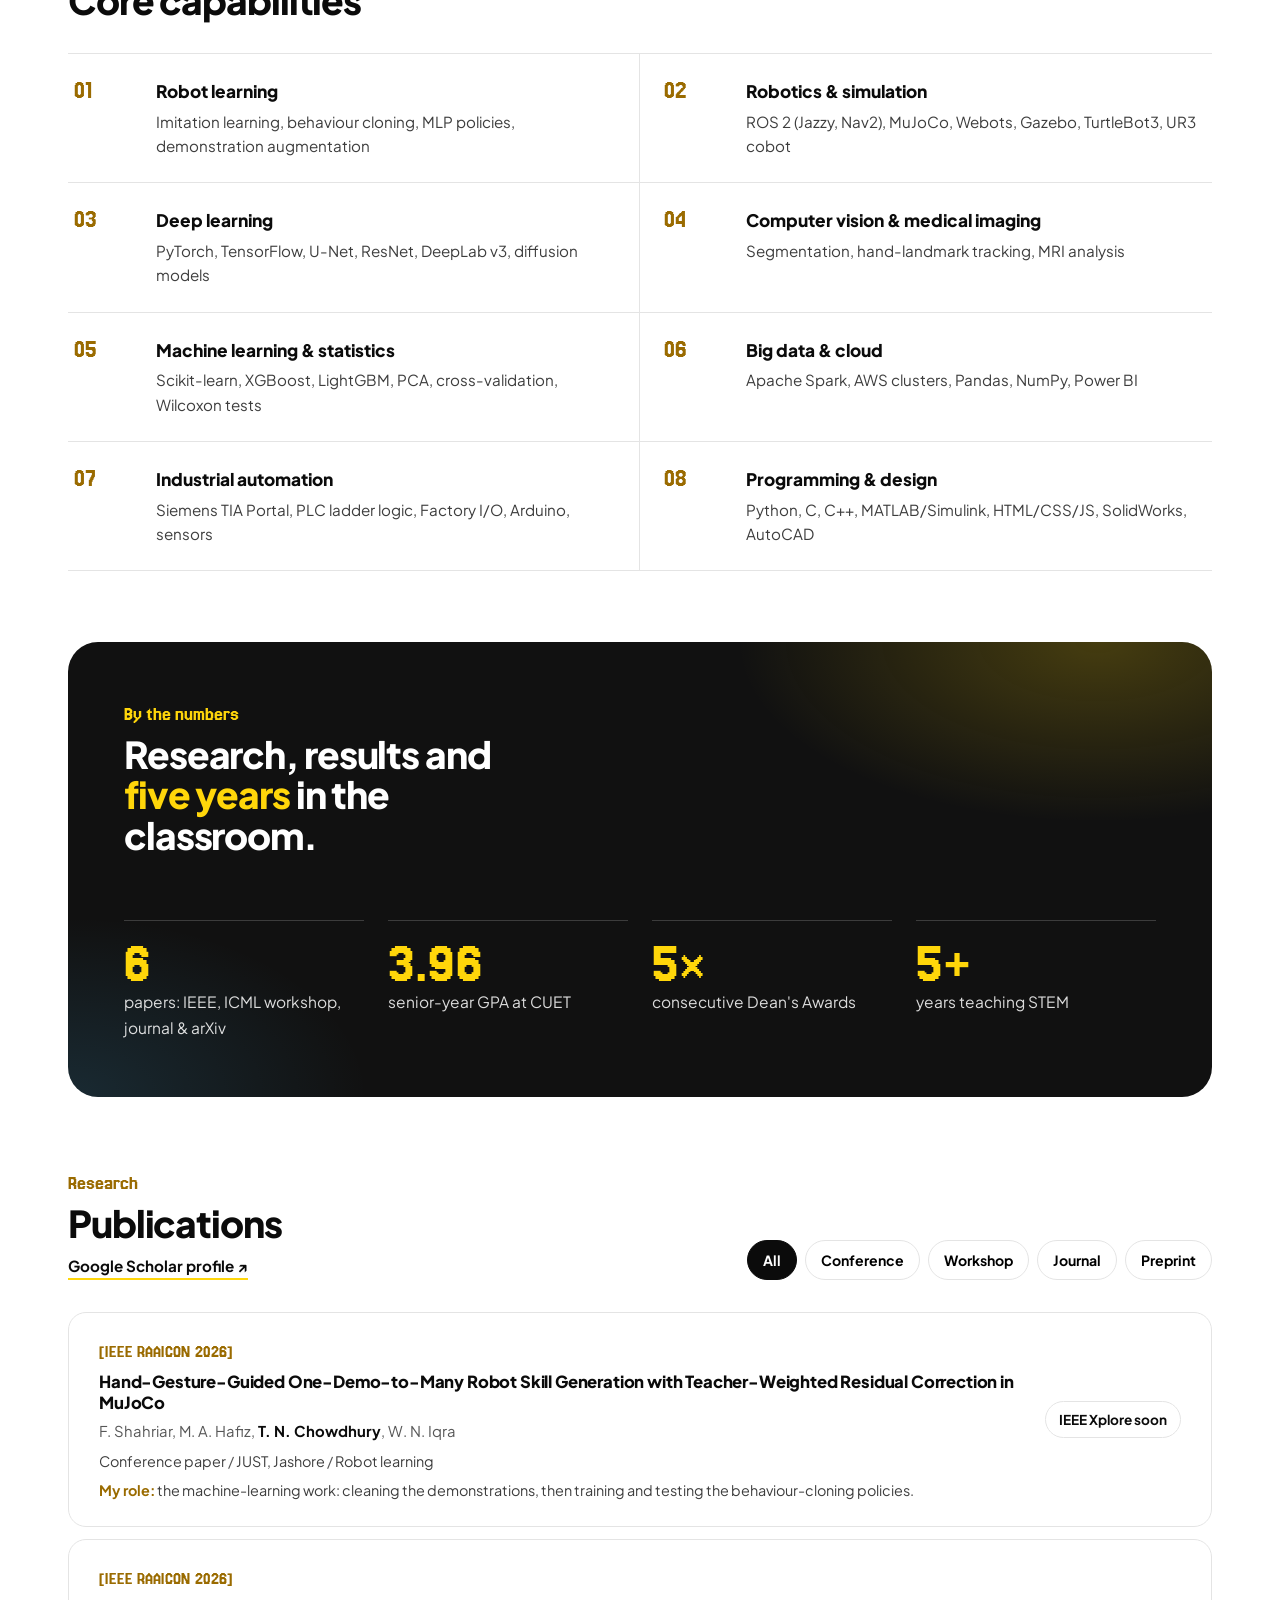
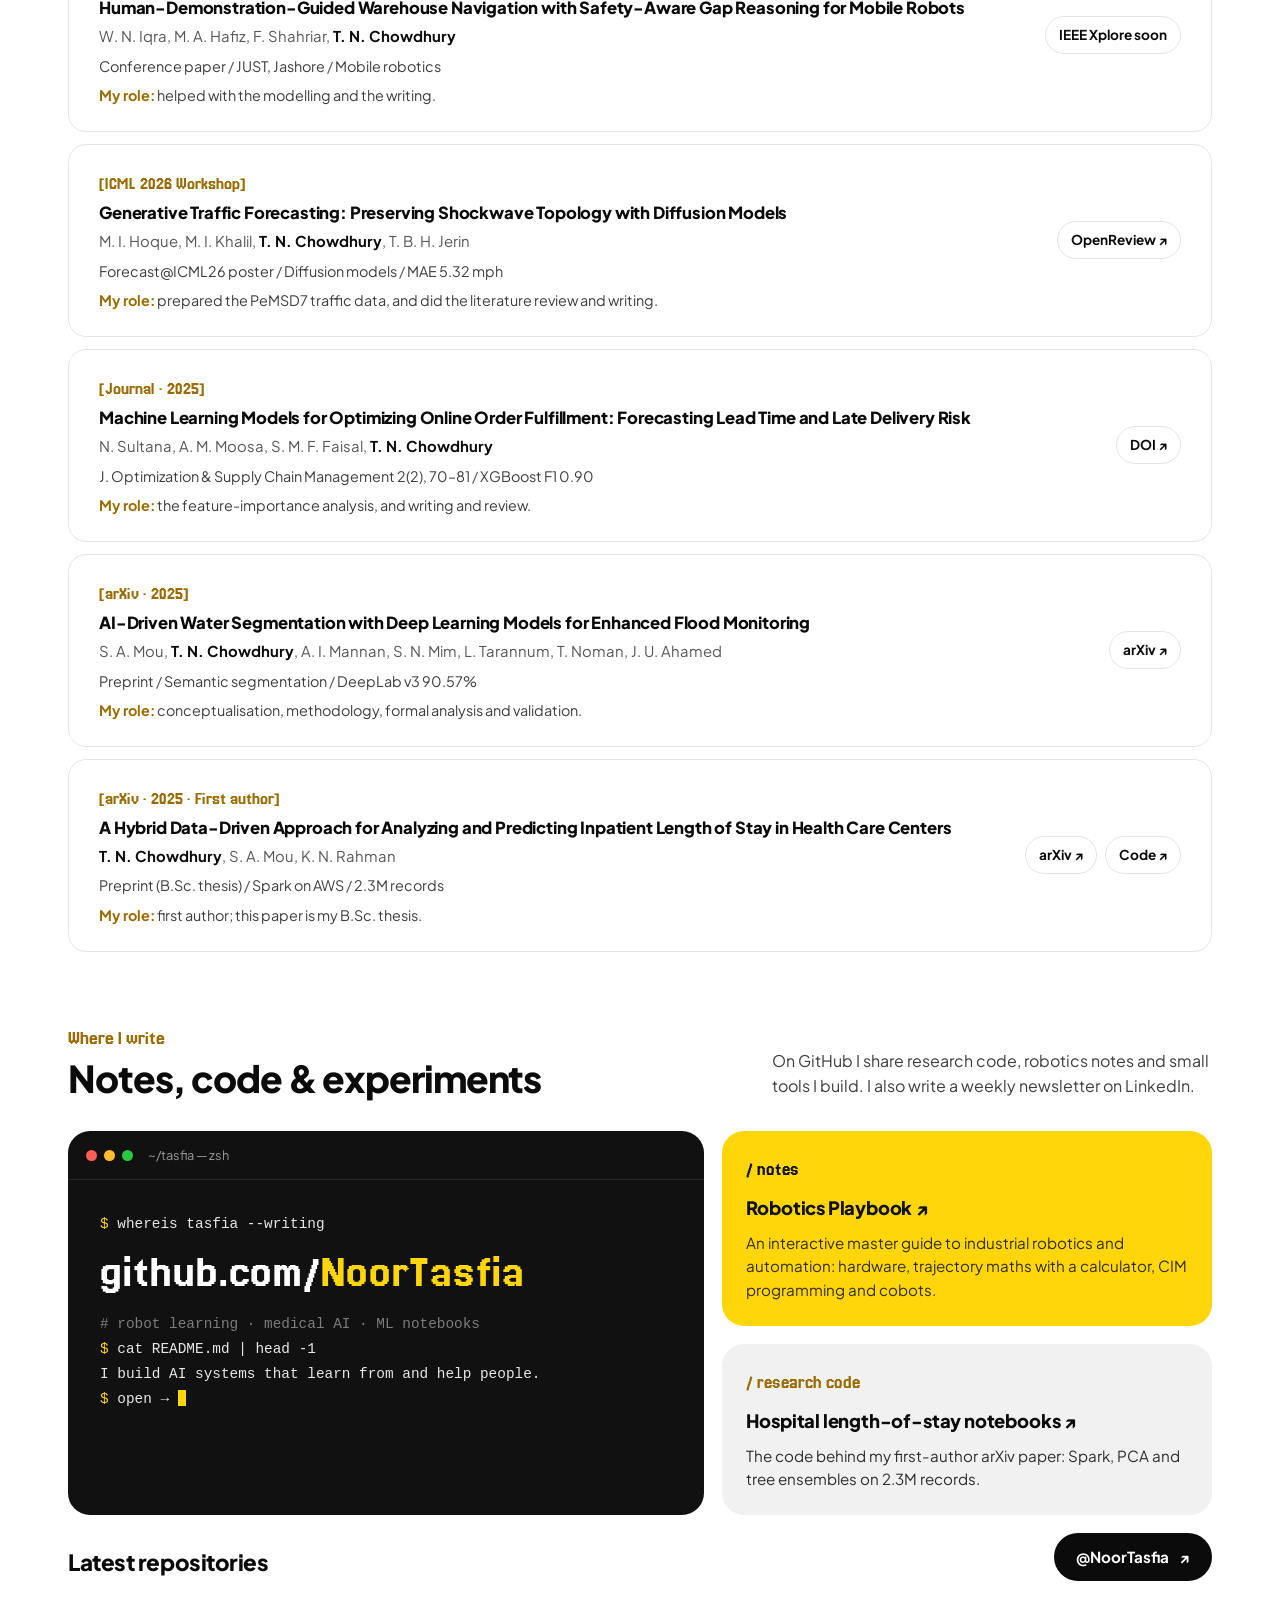
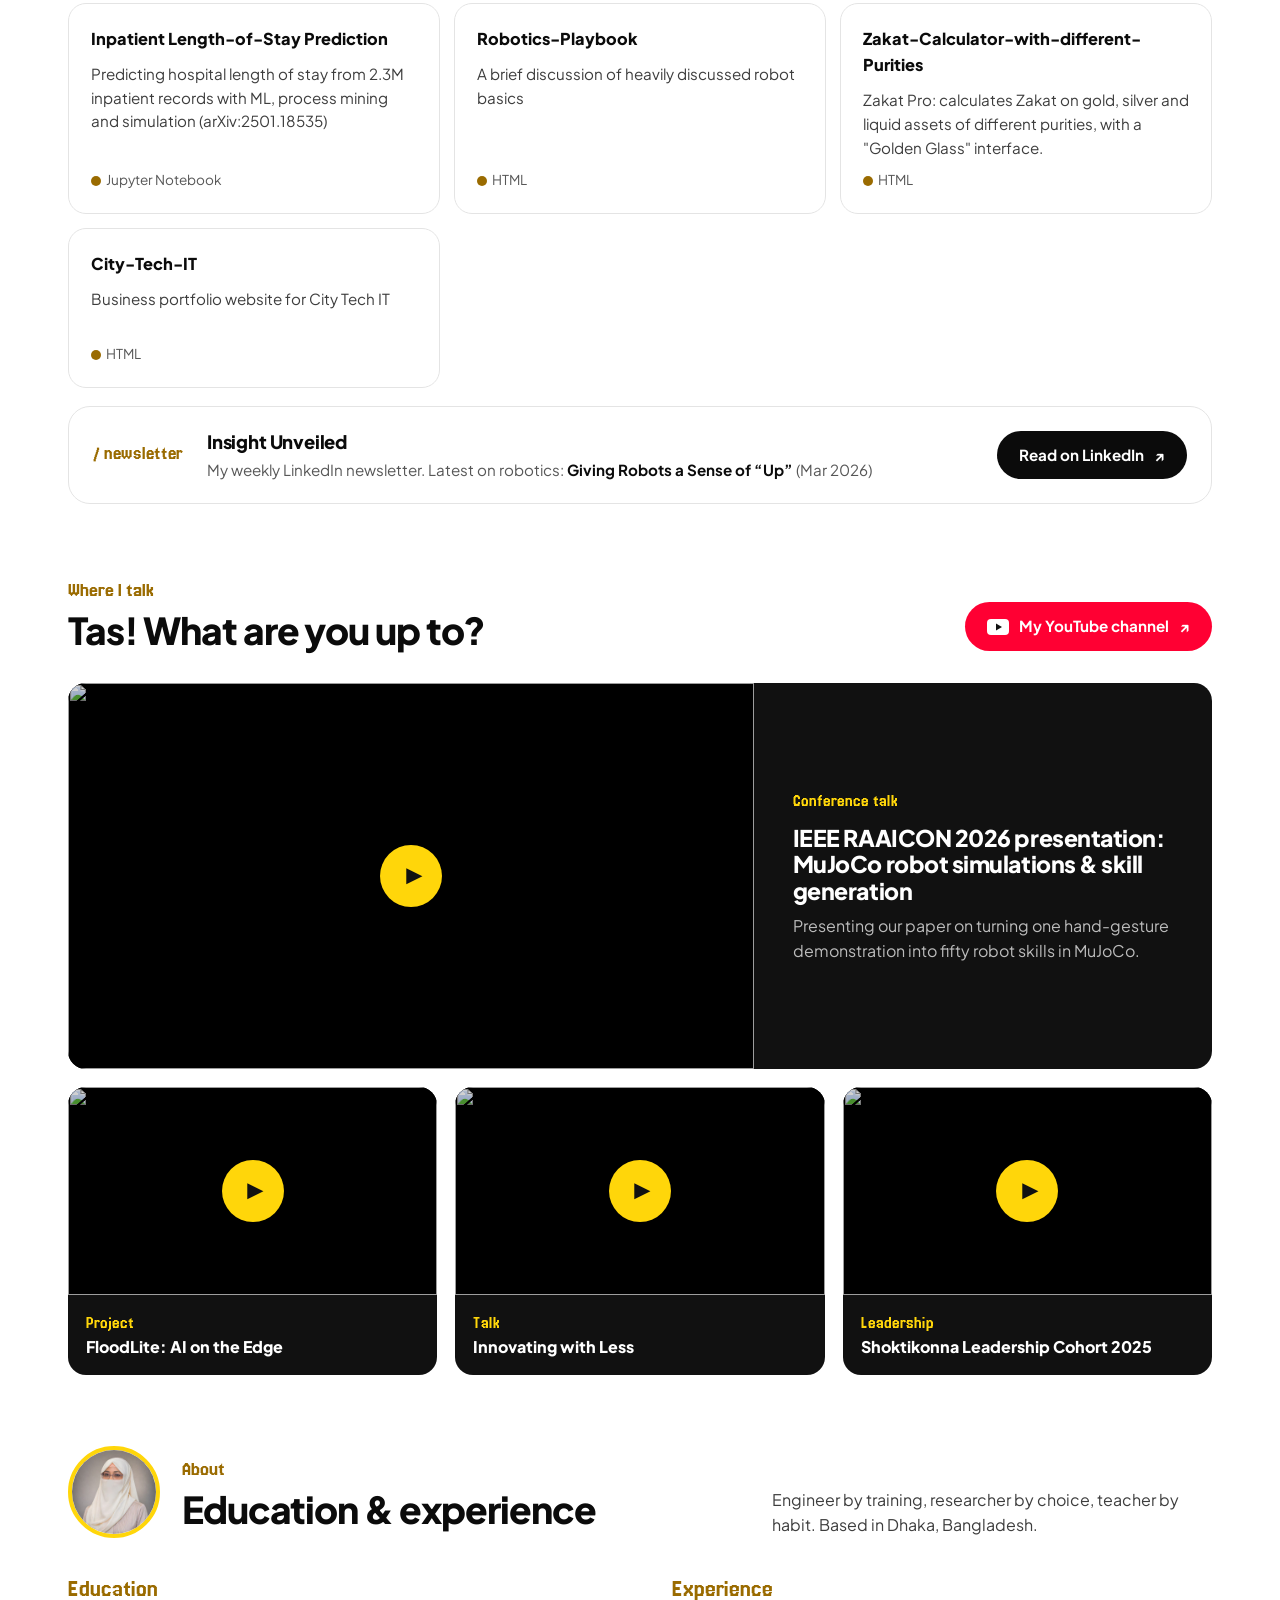
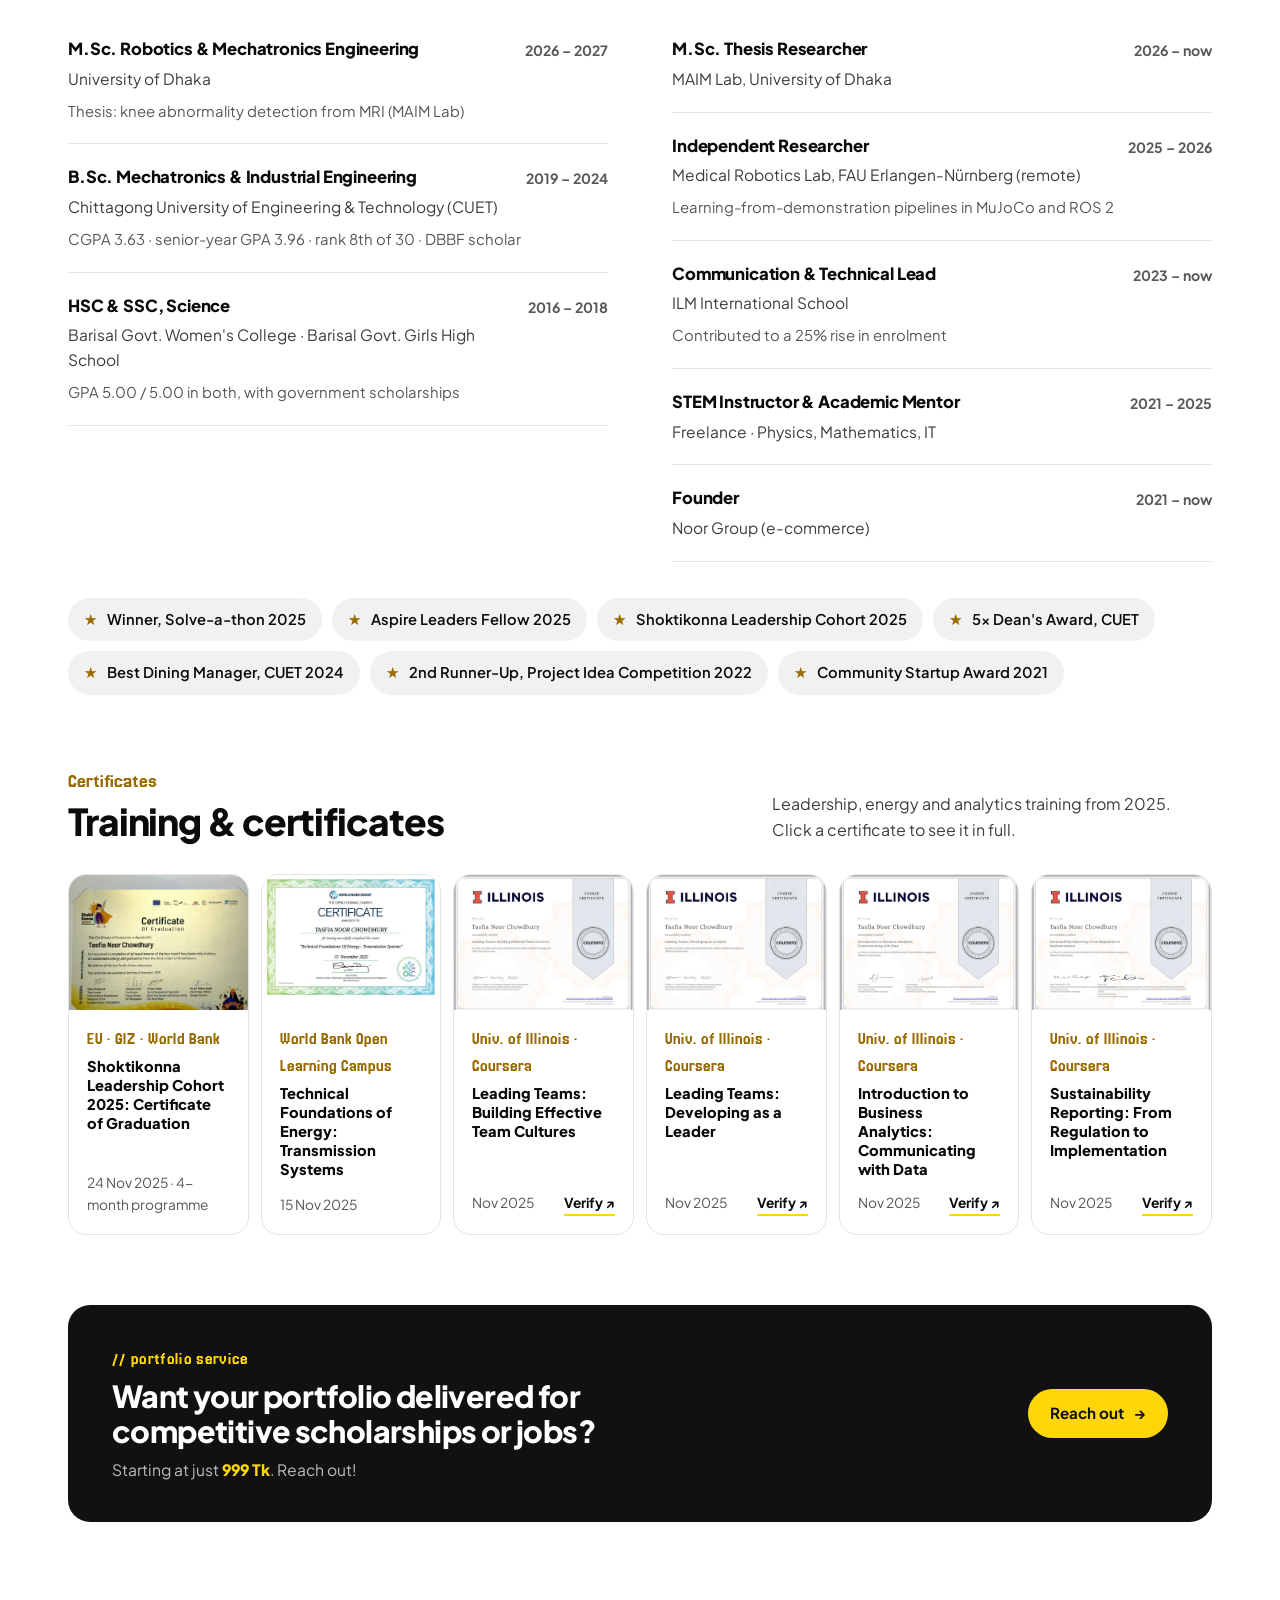
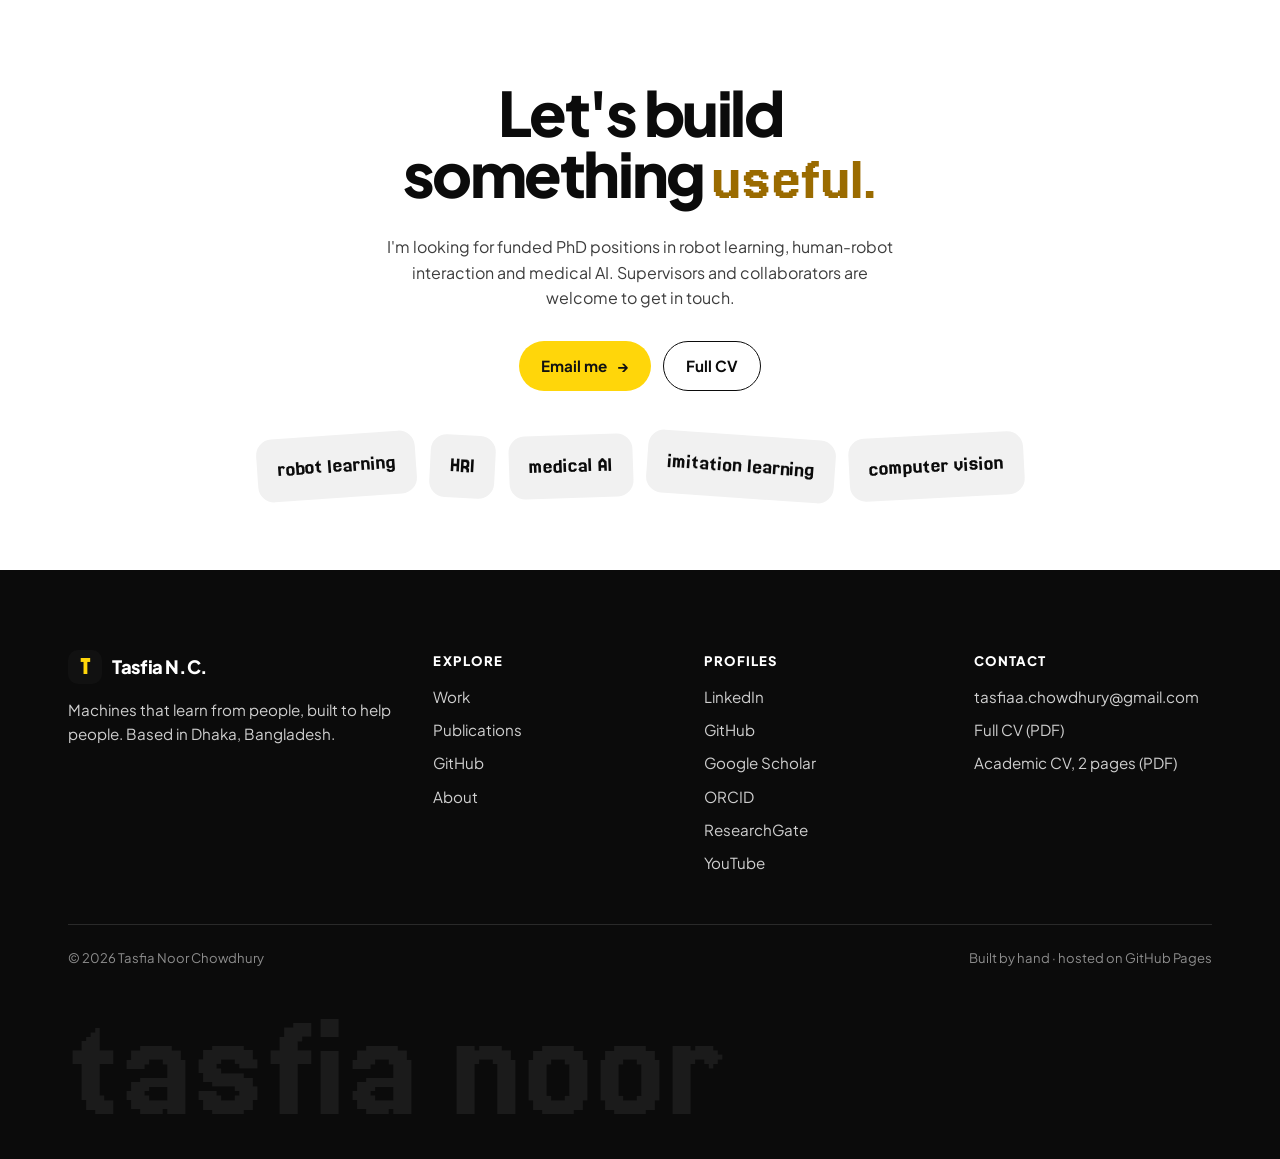
==== commit 63f5c2bd: "Add portfolio service section (from 999 Tk) Co-Authored-By: Claude Opus 5.5 <noreply@anthropic.com>" ====
--- a/index.html
+++ b/index.html
@@ -130,6 +130,13 @@
   .news h3 { font-size: 1.15rem; font-weight: 800; letter-spacing: -.01em; }
   .news p { font-size: .95rem; color: var(--ink-3); margin-top: 2px; }
   .news p b { color: var(--ink); }
+  .svc { display: flex; align-items: center; justify-content: space-between; gap: 18px 32px; flex-wrap: wrap; background: var(--night); color: #fff; border-radius: var(--radius); padding: clamp(24px, 4vw, 40px) clamp(22px, 4vw, 44px); }
+  .svc .k { font-family: var(--pixel); color: var(--sun); font-size: 1.05rem; letter-spacing: .02em; }
+  .svc h3 { font-size: clamp(1.35rem, 2.6vw, 1.9rem); font-weight: 800; letter-spacing: -.02em; line-height: 1.15; margin-top: 6px; max-width: 30ch; }
+  .svc p { color: rgba(255,255,255,.72); margin-top: 8px; font-size: .98rem; }
+  .svc .price { color: var(--sun); font-weight: 800; }
+  .svc > div:first-child { flex: 1 1 260px; min-width: 0; }
+  .svc h3 { overflow-wrap: anywhere; }
   .pub .role { font-size: .9rem; color: var(--ink-2); margin-top: 6px; }
   .pub .role b { color: var(--sun-ink); }
   .scholar { display: inline-block; margin-top: 10px; font-size: .95rem; font-weight: 700; border-bottom: 2px solid var(--sun); }
@@ -810,6 +817,19 @@
       </div>
     </div>
   </section>
+  <!-- PORTFOLIO SERVICE -->
+  <section class="sec" id="portfolio-service" style="padding-top:0">
+    <div class="wrap">
+      <div class="svc reveal">
+        <div>
+          <span class="k">// portfolio service</span>
+          <h3>Want your portfolio delivered for competitive scholarships or jobs?</h3>
+          <p>Starting at just <span class="price">999 Tk</span>. Reach out!</p>
+        </div>
+        <a class="btn btn-sun" href="mailto:tasfiaa.chowdhury@gmail.com?subject=Portfolio%20service">Reach out <span class="arr">→</span></a>
+      </div>
+    </div>
+  </section>
   <dialog class="lb" id="lightbox"><button class="x" type="button" aria-label="Close">×</button><img id="lbImg" alt=""><p id="lbCap"></p></dialog>
   <!-- CTA -->
   <section class="cta" id="contact">
